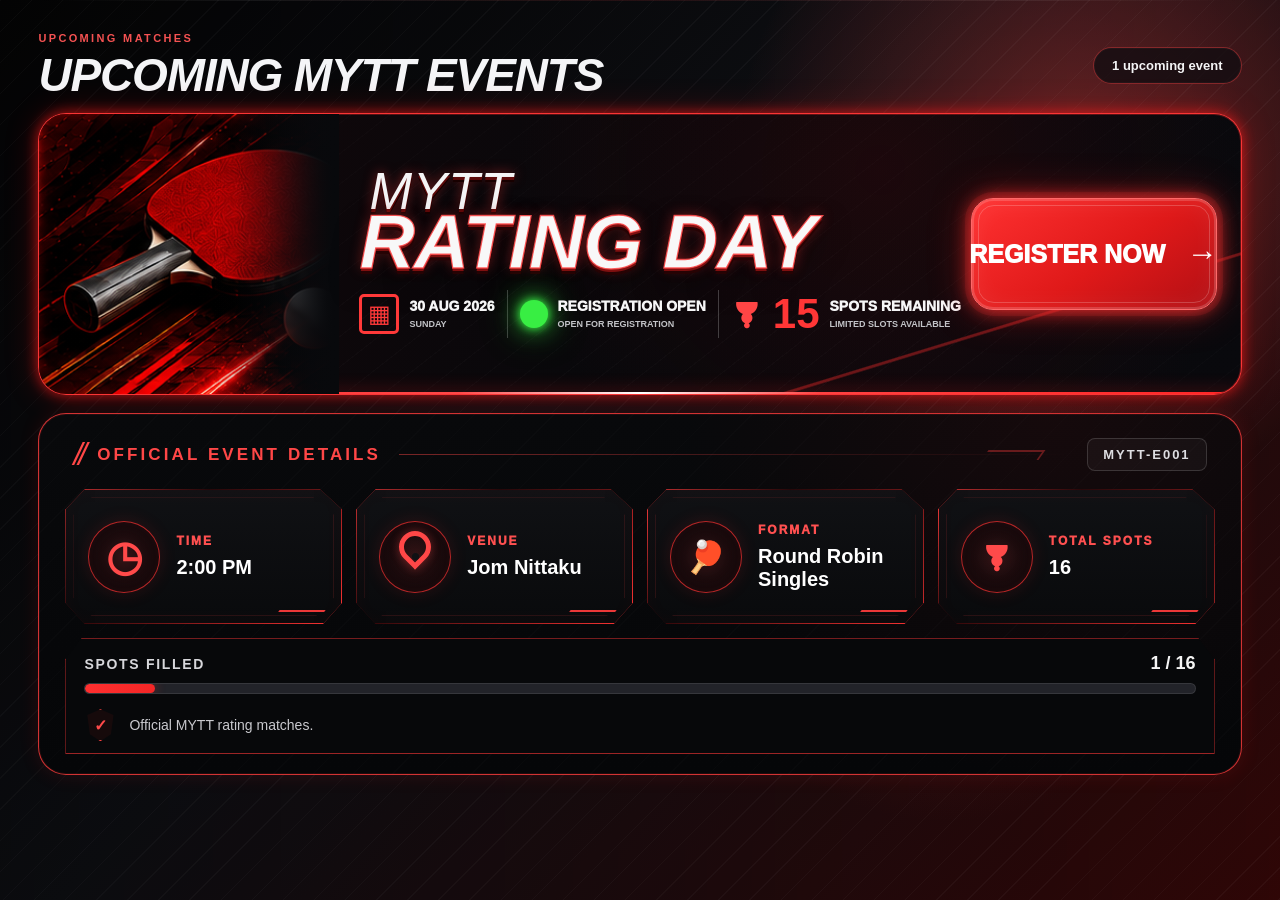
==== test_event.html @ 133fcfbb "Add files via upload" ====
<!doctype html><html><head><meta charset="utf-8"><meta name="viewport" content="width=device-width,initial-scale=1"><link rel="stylesheet" href="style.css"></head><body><main id="home" style="width:min(1280px,94%);margin:auto"><section id="events" class="events-section"><div class="section-head events-section-head"><div><p class="kicker">Upcoming Matches</p><h2>Upcoming MYTT Events</h2></div><span id="eventsStatus" class="status">1 upcoming event</span></div><div id="eventsGrid" class="events-grid events-count-1"><article class="target-event-shell"><section class="target-event-hero"><div class="target-paddle-art"></div><div class="target-hero-content"><div class="target-event-title"><span>MYTT</span><strong>RATING DAY</strong></div><div class="target-event-summary"><div class="target-summary-item target-date-summary"><span class="target-summary-icon target-calendar-icon">▦</span><div><strong>30 AUG 2026</strong><small>SUNDAY</small></div></div><i></i><div class="target-summary-item target-status-summary open"><span class="target-live-dot"></span><div><strong>REGISTRATION OPEN</strong><small>OPEN FOR REGISTRATION</small></div></div><i></i><div class="target-summary-item target-spots-summary"><span class="target-people-icon">♟</span><b>15</b><div><strong>SPOTS REMAINING</strong><small>LIMITED SLOTS AVAILABLE</small></div></div></div></div><div class="target-hero-action"><button class="target-register-button"><span>REGISTER NOW</span><b>→</b></button></div></section><section class="target-event-details"><div class="target-details-heading"><div class="target-details-title"><span>//</span><strong>OFFICIAL EVENT DETAILS</strong></div><div class="target-details-line"></div><span class="target-event-id">MYTT-E001</span></div><div class="target-tech-grid"><div class="target-tech-card"><div class="target-tech-icon target-clock">◷</div><div><small>TIME</small><strong>2:00 PM</strong></div></div><div class="target-tech-card"><div class="target-tech-icon target-pin">●</div><div><small>VENUE</small><strong>Jom Nittaku</strong></div></div><div class="target-tech-card"><div class="target-tech-icon target-ping">🏓</div><div><small>FORMAT</small><strong>Round Robin Singles</strong></div></div><div class="target-tech-card"><div class="target-tech-icon target-team">♟</div><div><small>TOTAL SPOTS</small><strong>16</strong></div></div></div><div class="target-progress-panel"><div class="target-progress-head"><span>SPOTS FILLED</span><strong>1 / 16</strong></div><div class="target-progress-track"><span style="width:6.25%"></span></div><div class="target-progress-footer"><div class="target-description"><span>✓</span><p>Official MYTT rating matches.</p></div></div></div></section></article></div></section></main></body></html>
---- style.css ----
*{box-sizing:border-box}:root{--panel:rgba(14,16,22,.84);--muted:#c9c9cf;--red:#ef4444;--line:rgba(255,255,255,.12)}html{scroll-behavior:smooth}body{margin:0;min-height:100vh;font-family:Arial,Helvetica,sans-serif;color:#fff;background:radial-gradient(circle at 84% 18%,rgba(239,68,68,.45),transparent 26%),radial-gradient(circle at 74% 62%,rgba(127,29,29,.42),transparent 24%),linear-gradient(135deg,#050506 0%,#101116 44%,#330707 100%)}body:before{content:"";position:fixed;inset:0;pointer-events:none;background:linear-gradient(90deg,rgba(0,0,0,.30),rgba(0,0,0,.08)),repeating-linear-gradient(135deg,rgba(255,255,255,.035) 0,rgba(255,255,255,.035) 1px,transparent 1px,transparent 22px);z-index:-1}.topbar{position:sticky;top:0;z-index:50;display:flex;align-items:center;justify-content:space-between;gap:22px;padding:16px clamp(18px,5vw,70px);background:rgba(5,6,9,.78);border-bottom:1px solid var(--line);backdrop-filter:blur(14px)}.brand{display:flex;align-items:center;gap:12px;color:#fff;text-decoration:none}.brand-icon{display:grid;place-items:center;width:46px;height:46px;border-radius:50%;background:rgba(239,68,68,.14);border:1px solid rgba(239,68,68,.55);font-size:26px}.brand strong{display:block;font-size:22px;letter-spacing:2px;font-weight:950}.brand small{display:block;color:var(--muted);font-size:12px;margin-top:2px}.nav{display:flex;gap:18px;flex-wrap:wrap}.nav a{color:#fff;text-decoration:none;font-size:14px;font-weight:800;opacity:.82}.nav a:hover{color:var(--red);opacity:1}main{width:min(1280px,94%);margin:0 auto}.hero{min-height:56vh;display:grid;grid-template-columns:minmax(0,1.25fr) minmax(280px,.75fr);gap:34px;align-items:center;padding:70px 0 46px}.kicker{margin:0 0 12px;color:#ff5555;font-weight:950;letter-spacing:3px;text-transform:uppercase}h1{margin:0;font-size:clamp(44px,8vw,108px);line-height:.92;font-style:italic;font-weight:950;text-transform:uppercase}.intro{max-width:720px;margin:24px 0 0;color:var(--muted);font-size:clamp(17px,2vw,22px);line-height:1.5}.cta-grid{display:flex;gap:16px;flex-wrap:wrap;margin-top:34px}.cta{display:flex;align-items:center;gap:14px;min-width:260px;padding:17px 20px;border-radius:18px;color:#fff;text-decoration:none;box-shadow:0 18px 44px rgba(0,0,0,.35);transition:.18s}.cta:hover{transform:translateY(-3px);box-shadow:0 22px 54px rgba(239,68,68,.24)}.cta span{font-size:30px}.cta strong{display:block;font-size:16px;font-weight:950}.cta small{display:block;margin-top:4px;color:rgba(255,255,255,.74)}.cta-red{background:linear-gradient(135deg,#f05252,#991b1b)}.cta-dark{background:linear-gradient(135deg,#262b33,#11141b);border:1px solid var(--line)}.cta.disabled{opacity:.65;cursor:not-allowed}.hero-card{min-height:300px;border:1px solid rgba(239,68,68,.42);border-radius:28px;padding:28px;background:linear-gradient(145deg,rgba(255,255,255,.08),rgba(255,255,255,.025));box-shadow:0 30px 80px rgba(0,0,0,.45),0 0 40px rgba(239,68,68,.18)}.pulse-ball{width:72px;height:72px;border-radius:50%;background:radial-gradient(circle at 35% 35%,#fff,#ffd9d9 30%,#ef4444 70%);box-shadow:0 0 36px rgba(239,68,68,.7)}.hero-card p{margin:28px 0 10px;color:var(--muted);text-transform:uppercase;letter-spacing:2px;font-weight:800}.hero-card h2{margin:0;font-size:clamp(30px,4vw,52px);line-height:1}.hero-card span{display:block;color:var(--muted);margin-top:14px}.search-section,.board-section,.players-section{padding:36px 0 54px}.section-head{display:flex;justify-content:space-between;align-items:end;gap:18px;margin-bottom:18px}.section-head h2{margin:0;font-size:clamp(30px,5vw,52px);line-height:1;font-style:italic;text-transform:uppercase}.status{padding:8px 12px;border:1px solid var(--line);border-radius:999px;color:var(--muted);background:rgba(255,255,255,.05);white-space:nowrap;font-size:13px}.search-card,.board-card{overflow:hidden;border-radius:22px;border:1px solid rgba(239,68,68,.46);background:var(--panel);box-shadow:0 24px 72px rgba(0,0,0,.55),0 0 32px rgba(239,68,68,.18)}.search-card{padding:22px}#globalSearch,.players-toolbar input,.players-toolbar select{width:100%;padding:18px 20px;border:1px solid rgba(239,68,68,.55);border-radius:16px;outline:none;color:#fff;font-size:18px;background:rgba(255,255,255,.07)}.players-toolbar select{max-width:220px}#globalSearch:focus,.players-toolbar input:focus{border-color:#ff6b6b;box-shadow:0 0 0 4px rgba(239,68,68,.15)}.search-results{display:grid;gap:12px;margin-top:16px}.search-result{display:grid;grid-template-columns:70px 1fr auto;align-items:center;gap:14px;padding:14px;border:1px solid var(--line);border-radius:16px;background:rgba(255,255,255,.055);color:#fff;text-decoration:none;cursor:pointer;transition:.16s}.search-result:hover{transform:translateY(-2px);background:rgba(239,68,68,.15)}.search-rank{font-weight:950}.search-name{font-weight:950;font-size:20px}.search-meta{color:var(--muted);margin-top:4px}.search-rating{font-weight:950;font-size:24px}.muted{color:var(--muted);margin:0}.table-scroll{width:100%;overflow-x:auto}table{width:100%;min-width:860px;border-collapse:collapse}thead{background:linear-gradient(90deg,#7f1d1d,#dc2626)}th{padding:18px 16px;text-align:center;font-size:14px;letter-spacing:.7px;text-transform:uppercase}th:nth-child(2),td:nth-child(2){text-align:left}td{padding:16px;text-align:center;border-bottom:1px solid rgba(255,255,255,.08);font-size:18px}tbody tr{background:rgba(255,255,255,.035)}tbody tr:nth-child(even){background:rgba(255,255,255,.07)}tbody tr:hover{background:rgba(239,68,68,.16)}.rank-badge{display:inline-flex;align-items:center;justify-content:center;min-width:56px;height:34px;padding:0 12px;border-radius:999px;background:linear-gradient(135deg,#ef4444,#991b1b);font-weight:950}.rank-1 .rank-badge{color:#111;background:linear-gradient(135deg,#fde047,#b77900)}.rank-2 .rank-badge{color:#111;background:linear-gradient(135deg,#f5f5f5,#a3a3a3)}.rank-3 .rank-badge{background:linear-gradient(135deg,#f0a96a,#884315)}.name{font-weight:950;cursor:pointer}.name:hover{color:#ff6464}.player-cell{display:flex;align-items:center;gap:12px}.row-avatar,.avatar,.profile-avatar{display:grid;place-items:center;border-radius:50%;background:linear-gradient(135deg,#ef4444,#7f1d1d);border:2px solid rgba(255,255,255,.18);overflow:hidden;flex:none}.row-avatar{width:42px;height:42px;font-size:18px}.avatar{width:64px;height:64px;font-size:30px}.profile-avatar{width:96px;height:96px;font-size:42px}.row-avatar img,.avatar img,.profile-avatar img{width:100%;height:100%;object-fit:cover;display:block}.rating{font-weight:950}.tier-pill{display:inline-flex;align-items:center;justify-content:center;gap:6px;padding:7px 12px;border-radius:999px;font-weight:950;border:1px solid rgba(255,255,255,.18);white-space:nowrap}.tier-novice{background:rgba(34,197,94,.18);color:#bbf7d0}.tier-rookie{background:rgba(132,204,22,.18);color:#d9f99d}.tier-challenger{background:rgba(59,130,246,.18);color:#bfdbfe}.tier-elite{background:rgba(250,204,21,.18);color:#fef08a}.tier-master{background:rgba(249,115,22,.18);color:#fed7aa}.tier-legend{background:rgba(168,85,247,.20);color:#e9d5ff}.tier-grandmaster{background:rgba(34,211,238,.18);color:#a5f3fc}.tier-immortal{background:rgba(239,68,68,.20);color:#fecaca}.tier-champion{background:linear-gradient(135deg,rgba(250,204,21,.32),rgba(239,68,68,.22));color:#fde68a}.loading{color:var(--muted);text-align:center!important;padding:34px}.tier-progress{margin-top:22px}.tier-progress-top{display:flex;justify-content:space-between;gap:12px;color:#fff;font-weight:900;margin-bottom:10px}.progress-track{height:14px;border-radius:999px;background:rgba(255,255,255,.12);overflow:hidden}.progress-fill{height:100%;border-radius:999px;background:linear-gradient(90deg,#ef4444,#facc15)}.progress-note{color:var(--muted);margin-top:10px}.players-toolbar{display:flex;gap:14px;margin-bottom:20px}.players-grid{display:grid;grid-template-columns:repeat(auto-fit,minmax(260px,1fr));gap:18px}.player-card{border:1px solid rgba(239,68,68,.42);border-radius:22px;padding:22px;background:var(--panel);box-shadow:0 20px 50px rgba(0,0,0,.35);cursor:pointer;transition:.16s}.player-card:hover{transform:translateY(-3px);background:rgba(239,68,68,.12)}.player-card-top{display:flex;gap:14px;align-items:center}.player-card h3{margin:0;font-size:24px}.player-card p{margin:8px 0;color:var(--muted)}.player-card .mini-stats{display:grid;grid-template-columns:repeat(3,1fr);gap:8px;margin-top:14px}.mini-stat{border:1px solid var(--line);border-radius:12px;padding:10px;text-align:center;background:rgba(255,255,255,.045)}.mini-stat small{display:block;color:var(--muted);font-size:11px;text-transform:uppercase}.mini-stat strong{font-size:18px}.info-grid{display:grid;grid-template-columns:repeat(2,minmax(0,1fr));gap:22px;padding:30px 0 56px}.info-grid article{border:1px solid var(--line);border-radius:22px;padding:26px;background:rgba(255,255,255,.055)}.info-grid h3{margin:0 0 18px;font-size:26px}.info-grid p{color:#e6e6e6;line-height:1.55}.modal.hidden{display:none}.modal{position:fixed;inset:0;z-index:100;display:grid;place-items:center;padding:18px}.modal-backdrop{position:absolute;inset:0;background:rgba(0,0,0,.72);backdrop-filter:blur(8px)}.modal-card{position:relative;width:min(720px,100%);max-height:92vh;overflow:auto;border:1px solid rgba(239,68,68,.55);border-radius:26px;padding:26px;background:radial-gradient(circle at 85% 15%,rgba(239,68,68,.28),transparent 32%),rgba(12,14,18,.96);box-shadow:0 28px 90px rgba(0,0,0,.72)}.modal-close{position:absolute;top:14px;right:16px;width:38px;height:38px;border:0;border-radius:50%;color:#fff;background:rgba(255,255,255,.12);font-size:26px;cursor:pointer}.profile-top{display:flex;align-items:center;gap:16px;margin-bottom:22px}.profile-top h3{margin:0;font-size:38px;line-height:1}.profile-top p{margin:8px 0;color:var(--muted)}.profile-stats{display:grid;grid-template-columns:repeat(2,1fr);gap:12px}.stat,.profile-panel{padding:18px;border:1px solid var(--line);border-radius:18px;background:rgba(255,255,255,.06)}.stat small,.profile-panel small{display:block;color:var(--muted);text-transform:uppercase;letter-spacing:1px;font-weight:800;margin-bottom:8px}.stat strong{font-size:28px}.profile-panel{margin-top:14px}.equipment-row{display:grid;grid-template-columns:120px 1fr;gap:12px;padding:10px 0;border-bottom:1px solid var(--line)}.equipment-row:last-child{border-bottom:0}.future-grid{display:grid;grid-template-columns:repeat(3,1fr);gap:12px;margin-top:18px}.future-card{padding:14px;border:1px solid var(--line);border-radius:16px;background:rgba(255,255,255,.055);color:var(--muted);font-weight:800}
.team-cell{display:flex;align-items:center;gap:10px;flex-wrap:wrap}
.team-member{display:flex;align-items:center;gap:8px;cursor:pointer;font-weight:950}
.team-member:hover span{color:#ff6464}
.team-plus{color:var(--muted);font-weight:950}
@media(max-width:850px){.team-cell{gap:8px}.team-member span{font-size:14px}.team-plus{font-size:13px}}

footer{display:flex;flex-direction:column;gap:8px;align-items:center;text-align:center;color:var(--muted);padding:34px 20px 46px;border-top:1px solid var(--line)}footer strong{color:#fff}@media(max-width:850px){.topbar{align-items:flex-start;flex-direction:column}.hero{grid-template-columns:1fr;padding-top:44px}.hero-card{min-height:220px}.section-head{flex-direction:column;align-items:flex-start}.cta{width:100%}.info-grid,.profile-stats,.future-grid{grid-template-columns:1fr}.search-result{grid-template-columns:1fr}.players-toolbar{flex-direction:column}table{min-width:860px}td{font-size:16px}}

/* MYTT V3.4 Recent Match Avatar Fix */
.match-card{display:grid!important;grid-template-columns:54px minmax(0,1fr)!important;gap:12px!important;align-items:start!important;overflow:hidden!important}
.match-left{width:54px!important;min-width:54px!important;max-width:54px!important}
.match-avatar{width:46px!important;height:46px!important;min-width:46px!important;max-width:46px!important;min-height:46px!important;max-height:46px!important;border-radius:50%!important;overflow:hidden!important;display:grid!important;place-items:center!important;background:linear-gradient(135deg,#ef4444,#7f1d1d)!important;border:2px solid rgba(255,255,255,.18)!important;font-size:20px!important}
.match-avatar img{width:100%!important;height:100%!important;min-width:0!important;min-height:0!important;max-width:100%!important;max-height:100%!important;object-fit:cover!important;display:block!important;border-radius:50%!important;position:static!important}
.match-body{min-width:0!important}
@media(max-width:850px){.match-card{grid-template-columns:42px minmax(0,1fr)!important}.match-left{width:42px!important;min-width:42px!important;max-width:42px!important}.match-avatar{width:38px!important;height:38px!important;min-width:38px!important;max-width:38px!important;min-height:38px!important;max-height:38px!important}}


/* MYTT V4.0.1 Profile Pro Sprint 1 */
.modal-card{width:min(900px,100%)!important;padding:0!important;overflow:auto!important;border-radius:30px!important;background:radial-gradient(circle at 82% 10%,rgba(239,68,68,.32),transparent 30%),rgba(8,10,14,.97)!important}
#profileContent{padding:26px}
.profile-hero-pro{position:relative;overflow:hidden;border:1px solid rgba(239,68,68,.38);border-radius:28px;padding:26px;margin-bottom:18px;background:linear-gradient(135deg,rgba(239,68,68,.22),rgba(255,255,255,.035));box-shadow:0 18px 60px rgba(0,0,0,.36)}
.profile-hero-pro:after{content:"";position:absolute;right:-80px;top:-80px;width:220px;height:220px;border-radius:50%;background:radial-gradient(circle,rgba(239,68,68,.32),transparent 68%)}
.profile-hero-main{position:relative;z-index:2;display:flex;align-items:center;gap:24px}
.profile-avatar-pro{width:132px!important;height:132px!important;font-size:54px!important;border:3px solid rgba(255,255,255,.22)!important;box-shadow:0 18px 45px rgba(0,0,0,.42),0 0 0 8px rgba(239,68,68,.12)}
.profile-identity{min-width:0}.profile-kicker{margin:0 0 8px;color:#ffb4b4;text-transform:uppercase;letter-spacing:2.5px;font-size:12px;font-weight:950}.profile-identity h3{margin:0;font-size:clamp(36px,6vw,64px);line-height:.95;font-weight:950;letter-spacing:-1.5px}
.profile-badges{display:flex;gap:10px;flex-wrap:wrap;margin-top:14px;align-items:center}.id-pill,.rank-pill{display:inline-flex;align-items:center;justify-content:center;padding:8px 13px;border:1px solid var(--line);border-radius:999px;background:rgba(255,255,255,.07);font-weight:950;color:#fff}.rank-pill{background:linear-gradient(135deg,rgba(250,204,21,.18),rgba(239,68,68,.13));color:#fde68a}
.profile-stats-pro{grid-template-columns:repeat(3,minmax(0,1fr))!important;gap:14px!important}.pro-stat{position:relative;overflow:hidden;padding:20px!important;background:linear-gradient(145deg,rgba(255,255,255,.09),rgba(255,255,255,.035))!important;border-radius:22px!important}.pro-stat span{font-size:22px;display:block;margin-bottom:10px}.pro-stat small{font-size:12px;letter-spacing:1.4px}.pro-stat strong{font-size:clamp(26px,4vw,38px)!important;line-height:1.05}
.rank-progress-pro{padding:20px;border:1px solid rgba(239,68,68,.28);border-radius:22px;background:rgba(255,255,255,.05);margin-top:14px}.rank-progress-pro .tier-progress{margin-top:0}.rank-progress-pro .progress-track{height:18px;background:rgba(255,255,255,.14)}.rank-progress-pro .progress-fill{box-shadow:0 0 18px rgba(239,68,68,.45)}
.career-panel h3,.achievements-panel h3{margin-top:0}.career-grid{display:grid;grid-template-columns:repeat(3,minmax(0,1fr));gap:12px}.career-grid div{padding:14px;border:1px solid var(--line);border-radius:16px;background:rgba(255,255,255,.045)}.career-grid small{display:block;color:var(--muted);text-transform:uppercase;letter-spacing:1px;font-weight:900;font-size:11px;margin-bottom:8px}.career-grid strong{font-size:24px}
.achievement-grid{display:grid;grid-template-columns:repeat(auto-fit,minmax(130px,1fr));gap:12px}.achievement{display:flex;align-items:center;gap:10px;padding:14px;border:1px solid rgba(250,204,21,.22);border-radius:16px;background:linear-gradient(135deg,rgba(250,204,21,.10),rgba(239,68,68,.06))}.achievement span{font-size:24px}.achievement strong{font-size:14px}
.match-card{border-radius:18px!important;background:linear-gradient(145deg,rgba(255,255,255,.075),rgba(255,255,255,.035))!important}.match-result{text-transform:uppercase;letter-spacing:.5px}.match-delta-up{color:#86efac!important}.match-delta-down{color:#fca5a5!important}
@media(max-width:850px){#profileContent{padding:18px}.profile-hero-main{flex-direction:column;text-align:center}.profile-badges{justify-content:center}.profile-stats-pro,.career-grid{grid-template-columns:1fr 1fr!important}.profile-avatar-pro{width:110px!important;height:110px!important}.profile-identity h3{font-size:40px}.modal-card{border-radius:22px!important}}
@media(max-width:520px){.profile-stats-pro,.career-grid{grid-template-columns:1fr!important}.profile-identity h3{font-size:34px}}

/* MYTT V4 Mobile Close Button Real Fix */
#profileModal > button,
#profileModal .close,
#profileModal .close-btn,
#profileModal [onclick*="closeProfile"]{
  position: fixed !important;
  top: 18px !important;
  right: 18px !important;
  width: 72px !important;
  height: 72px !important;
  z-index: 2147483647 !important;
  border-radius: 50% !important;
  background: rgba(0,0,0,.78) !important;
  color: #fff !important;
  font-size: 46px !important;
  font-weight: 900 !important;
  display: flex !important;
  align-items: center !important;
  justify-content: center !important;
  pointer-events: auto !important;
  touch-action: manipulation !important;
}

/* Mobile close button glass + animation */
#profileModal > button,
#profileModal .close,
#profileModal .close-btn,
#profileModal [onclick*="closeProfile"]{
  width: 60px !important;
  height: 60px !important;
  font-size: 38px !important;

  background: rgba(25,25,25,.48) !important;
  backdrop-filter: blur(14px) !important;
  -webkit-backdrop-filter: blur(14px) !important;

  box-shadow: 0 12px 30px rgba(0,0,0,.35),
              inset 0 1px 0 rgba(255,255,255,.22) !important;

  transition: transform .2s ease, background .2s ease, box-shadow .2s ease !important;
}

#profileModal > button:active,
#profileModal .close:active,
#profileModal .close-btn:active,
#profileModal [onclick*="closeProfile"]:active{
  transform: scale(.92) !important;
  background: rgba(255,255,255,.22) !important;
}

#profileModal > button:hover,
#profileModal .close:hover,
#profileModal .close-btn:hover,
#profileModal [onclick*="closeProfile"]:hover{
  transform: scale(1.06) !important;
}


/* =========================================================
   MYTT V5 HERO Ã¢â‚¬â€ consolidated final version
========================================================= */









.hero-title-v5 .rank-word{
  color:#ef4444;
  text-shadow:0 0 26px rgba(239,68,68,.42);
}







.hero-rank-card-v5{
  position:relative;
  overflow:hidden;
  border-radius:30px;
  padding:28px 25px 24px;
  background:
    radial-gradient(circle at 87% 8%,rgba(239,68,68,.23),transparent 28%),
    linear-gradient(145deg,rgba(255,255,255,.075),rgba(255,255,255,.022));
  border:1px solid rgba(239,68,68,.48);
  box-shadow:0 30px 85px rgba(0,0,0,.5),0 0 30px rgba(239,68,68,.12);
}

.rank-card-glow{
  position:absolute;
  width:360px;
  height:360px;
  right:-120px;
  top:-170px;
  border-radius:50%;
  background:rgba(239,68,68,.17);
  filter:blur(80px);
}

.rank-card-head-v5{
  position:relative;
  z-index:2;
  display:flex;
  justify-content:space-between;
  align-items:flex-start;
  gap:20px;
  margin-bottom:16px;
}

.rank-card-head-v5 p{
  margin:0 0 8px;
  color:#ff5555;
  letter-spacing:2.4px;
  text-transform:uppercase;
  font-weight:950;
}

.rank-card-head-v5 h2{
  margin:0;
  font-size:clamp(28px,3vw,42px);
}

.current-rating-v5{text-align:right}
.current-rating-v5 small{
  display:block;
  color:var(--muted);
  text-transform:uppercase;
  letter-spacing:1px;
}
.current-rating-v5 strong{
  display:block;
  margin:7px 0;
  color:#ef4444;
  font-size:44px;
  line-height:1;
}
.current-rating-v5 span{
  display:inline-flex;
  padding:7px 12px;
  border:1px solid var(--line);
  border-radius:999px;
  background:rgba(255,255,255,.06);
  font-weight:900;
}

/* Exact independent color segments */
.homepage-rank-road{
  position:relative;
  z-index:2;
  display:flex;
  align-items:flex-start;
  justify-content:center;
  width:100%;
  padding:24px 0 48px;
  overflow:visible;
}

.home-rank-node{
  position:relative;
  flex:0 0 86px;
  width:86px;
  text-align:center;
  z-index:3;
}

.home-rank-orb{
  position:relative;
  width:68px;
  height:68px;
  margin:0 auto 11px;
  display:grid;
  place-items:center;
  border-radius:50%;
  font-size:32px;
  background:radial-gradient(circle at 34% 25%,rgba(255,255,255,.13),rgba(5,6,9,.88) 65%);
  border:2px solid currentColor;
  box-shadow:0 0 14px currentColor;
}

.home-rank-node span{
  display:block;
  min-height:34px;
  color:#fff;
  font-size:12px;
  line-height:1.15;
  font-weight:950;
}

.home-rank-node small{
  display:block;
  margin-top:3px;
  color:#ff3b3b;
  font-size:13px;
  font-weight:950;
}

.home-rank-line{
  position:relative;
  z-index:1;
  display:block;
  flex:1 1 22px;
  min-width:14px;
  max-width:34px;
  height:6px;
  margin-top:31px;
  border-radius:999px;
  box-shadow:0 0 15px currentColor;
}

.home-rank-line::before,
.home-rank-line::after{
  content:"";
  position:absolute;
  top:0;
  width:10px;
  height:6px;
  background:inherit;
}

.home-rank-line::before{left:-7px}
.home-rank-line::after{right:-7px}

.line-red{color:#ff3535;background:#ff3535}
.line-orange{color:#ff8218;background:#ff8218}
.line-gold{color:#ffd000;background:#ffd000}
.line-yellow{color:#e7f42b;background:#e7f42b}
.line-green{color:#31df73;background:#31df73}
.line-cyan{color:#16dff0;background:#16dff0}
.line-purple{color:#8564ef;background:#8564ef}
.line-pink{color:#ec3dcc;background:#ec3dcc}

.tier-rookie-home{color:#ff4545}
.tier-challenger-home{color:#ff8218}
.tier-elite-home{color:#ffd000}
.tier-master-home{color:#ff8415}
.tier-legend-home{color:#edf326}
.tier-grandmaster-home{color:#1be0ec}
.tier-immortal-home{color:#8564ef}
.tier-champion-home{color:#ff9b69}
.tier-hof-home{color:#ec3dcc}

.home-rank-node.active .home-rank-orb{
  border-color:#fff;
  box-shadow:0 0 10px #fff,0 0 28px #ff4545,0 0 48px rgba(255,69,69,.65);
  animation:homeTierPulse 1.7s ease-in-out infinite;
}

.you-marker{
  position:absolute;
  left:50%;
  top:116px;
  transform:translateX(-50%);
  color:#ff4545;
  font-size:16px;
  white-space:nowrap;
}

.you-marker em{
  display:block;
  margin-top:1px;
  font-style:normal;
  font-size:9px;
  text-transform:uppercase;
  letter-spacing:.8px;
}

@keyframes homeTierPulse{
  50%{
    transform:scale(1.08);
    box-shadow:0 0 15px #fff,0 0 36px #ff4545,0 0 65px rgba(255,69,69,.78);
  }
}

.hero-progress-card{
  position:relative;
  z-index:2;
  margin-top:5px;
  padding:15px 17px;
  border:1px solid var(--line);
  border-radius:18px;
  background:rgba(3,5,9,.42);
}

.hero-progress-head{
  display:flex;
  justify-content:space-between;
  gap:12px;
  margin-bottom:10px;
}

.hero-progress-track{
  height:12px;
  border-radius:999px;
  background:rgba(255,255,255,.12);
  overflow:hidden;
}

.hero-progress-track span{
  display:block;
  height:100%;
  border-radius:inherit;
  background:linear-gradient(90deg,#ef4444,#facc15);
}

.hero-progress-card p{
  margin:9px 0 0;
  color:var(--muted);
}

.hero-progress-card b{color:#ef4444}














@media(max-width:900px){
  .homepage-rank-road{
    justify-content:flex-start;
    overflow-x:auto;
    padding-bottom:55px;
  }
  .home-rank-node{flex:0 0 86px}
  .home-rank-line{
    flex:0 0 30px;
    min-width:30px;
    max-width:30px;
  }
  
}

@media(max-width:600px){
  
  
  
  .hero-rank-card-v5{padding:20px 15px}
  .rank-card-head-v5{flex-direction:column}
  .current-rating-v5{text-align:left}
  
  
  
}

/* =========================================================
   MYTT V5.2 HERO POLISH â€” desktop fit + precise neon road
   ========================================================= */

main{
  width:min(1580px,96%);
}











.cta-grid-v5 .cta{
  min-width:0;
  padding:14px 15px !important;
}

.cta-grid-v5 .cta strong{
  font-size:13px !important;
}

.cta-grid-v5 .cta small{
  font-size:10px !important;
}

.hero-rank-card-v5{
  min-width:0;
  padding:28px 28px 24px !important;
  overflow:hidden !important;
}

.homepage-rank-road{
  width:100% !important;
  justify-content:space-between !important;
  align-items:flex-start !important;
  padding:25px 12px 50px !important;
  overflow:visible !important;
}

.home-rank-node{
  flex:0 0 72px !important;
  width:72px !important;
  min-width:72px !important;
}

.home-rank-orb{
  width:62px !important;
  height:62px !important;
  font-size:29px !important;
  margin-bottom:10px !important;
}

.home-rank-node span{
  min-height:31px !important;
  font-size:11px !important;
  line-height:1.1 !important;
}

.home-rank-node small{
  margin-top:4px !important;
  font-size:12px !important;
}

.home-rank-line{
  flex:1 1 auto !important;
  min-width:16px !important;
  max-width:none !important;
  height:6px !important;
  margin-top:28px !important;
}

.home-rank-line::before,
.home-rank-line::after{
  width:9px !important;
  height:6px !important;
}

.home-rank-line::before{left:-6px !important}
.home-rank-line::after{right:-6px !important}

.you-marker{
  top:105px !important;
  font-size:14px !important;
}

.you-marker em{
  font-size:8px !important;
}

.hero-progress-card{
  margin-top:2px !important;
}

@media(max-width:1380px){
  

  

  .home-rank-node{
    flex-basis:66px !important;
    width:66px !important;
    min-width:66px !important;
  }

  .home-rank-orb{
    width:58px !important;
    height:58px !important;
    font-size:27px !important;
  }

  .home-rank-node span{
    font-size:10px !important;
  }

  .home-rank-node small{
    font-size:11px !important;
  }

  .home-rank-line{
    min-width:12px !important;
    margin-top:26px !important;
  }
}

@media(max-width:1180px){
  

  

  

  .homepage-rank-road{
    justify-content:flex-start !important;
    overflow-x:auto !important;
    padding-bottom:55px !important;
  }

  .home-rank-node{
    flex:0 0 76px !important;
    width:76px !important;
    min-width:76px !important;
  }

  .home-rank-line{
    flex:0 0 28px !important;
    min-width:28px !important;
    max-width:28px !important;
  }
}

@media(max-width:600px){
  

  .homepage-rank-road{
    padding-left:4px !important;
    padding-right:4px !important;
  }
}

/* =========================================================
   MYTT V5 â€” Weekly Schedule & Competition Rules
   ========================================================= */

.info-grid{
  display:grid;
  grid-template-columns:minmax(0,1fr) minmax(0,1fr);
  gap:24px;
  align-items:stretch;
  padding:34px 0 58px;
}

.info-card{
  position:relative;
  overflow:hidden;
  min-width:0;
  border:1px solid rgba(239,68,68,.34);
  border-radius:26px;
  padding:28px;
  background:
    radial-gradient(circle at 90% 0%,rgba(239,68,68,.14),transparent 30%),
    linear-gradient(145deg,rgba(255,255,255,.055),rgba(255,255,255,.025));
  box-shadow:0 24px 70px rgba(0,0,0,.32);
  backdrop-filter:blur(12px);
  -webkit-backdrop-filter:blur(12px);
  transition:border-color .2s ease,transform .2s ease,box-shadow .2s ease;
}

.info-card:hover{
  transform:translateY(-3px);
  border-color:rgba(239,68,68,.72);
  box-shadow:0 28px 82px rgba(0,0,0,.42),0 0 26px rgba(239,68,68,.12);
}

.info-card h3{
  margin:0 0 22px;
  font-size:clamp(26px,2.2vw,36px);
  line-height:1.1;
  font-weight:950;
  letter-spacing:-.5px;
}

/* Weekly schedule */
.schedule-item{
  display:grid;
  grid-template-columns:minmax(150px,.75fr) minmax(0,1.25fr);
  align-items:center;
  gap:18px;
  padding:16px 0;
  border-bottom:1px solid rgba(255,255,255,.08);
}

.schedule-item:last-child{
  border-bottom:0;
}

.schedule-item .day{
  display:flex;
  align-items:center;
  gap:9px;
  min-width:0;
  font-size:18px;
  line-height:1.35;
  font-weight:950;
  color:#fff;
}

.schedule-item .desc{
  min-width:0;
  color:#d5d5da;
  font-size:16px;
  line-height:1.45;
}

/* Competition rules */
.rules-card{
  display:flex;
  flex-direction:column;
}

.rule-item{
  display:grid;
  grid-template-columns:34px minmax(0,1fr);
  align-items:start;
  gap:14px;
  padding:14px 0;
  margin:0;
  border-bottom:1px solid rgba(255,255,255,.08);
  font-size:16px;
  line-height:1.62;
}

.rule-item:last-child{
  border-bottom:0;
  padding-bottom:0;
}

.rule-item .icon{
  display:grid;
  place-items:center;
  width:30px;
  min-width:30px;
  height:30px;
  margin-top:1px;
  border-radius:10px;
  background:rgba(255,255,255,.055);
  border:1px solid rgba(255,255,255,.08);
  font-size:18px;
  line-height:1;
}

.rule-item > span:last-child{
  display:block;
  min-width:0;
  color:#ececf0;
  overflow-wrap:anywhere;
}

.rule-item strong{
  color:#ff5a5a;
  font-weight:900;
}

/* Prevent old global flex/span rules from breaking sentences */
.rules-card .rule-item span{
  flex:none;
}

@media(max-width:980px){
  .info-grid{
    grid-template-columns:1fr;
  }
}

@media(max-width:620px){
  .info-card{
    padding:22px 18px;
    border-radius:22px;
  }

  .schedule-item{
    grid-template-columns:1fr;
    gap:5px;
    padding:14px 0;
  }

  .schedule-item .day{
    font-size:17px;
  }

  .schedule-item .desc{
    padding-left:31px;
    font-size:15px;
  }

  .rule-item{
    grid-template-columns:30px minmax(0,1fr);
    gap:11px;
    padding:12px 0;
    font-size:15px;
    line-height:1.58;
  }

  .rule-item .icon{
    width:28px;
    min-width:28px;
    height:28px;
    font-size:17px;
  }
}

/* =========================================================
   MYTT Result Forms — Singles & Doubles
   ========================================================= */
.result-modal.hidden{display:none}
.result-modal{position:fixed;inset:0;z-index:180;display:grid;place-items:center;padding:18px}
.result-modal-backdrop{position:absolute;inset:0;background:rgba(0,0,0,.78);backdrop-filter:blur(10px);-webkit-backdrop-filter:blur(10px)}
.result-modal-card{position:relative;width:min(760px,100%);max-height:92vh;overflow:visible;border:1px solid rgba(239,68,68,.52);border-radius:28px;padding:28px;background:radial-gradient(circle at 90% 0%,rgba(239,68,68,.25),transparent 30%),rgba(8,10,14,.98);box-shadow:0 30px 100px rgba(0,0,0,.72),0 0 36px rgba(239,68,68,.14)}
.result-modal-card::after{content:"";position:absolute;inset:0;border-radius:inherit;pointer-events:none;border:1px solid rgba(255,255,255,.04)}
.result-modal-close{position:absolute;top:14px;right:14px;z-index:5;width:42px;height:42px;border:1px solid rgba(255,255,255,.16);border-radius:50%;background:rgba(255,255,255,.08);color:#fff;font-size:28px;line-height:1;cursor:pointer}
.result-modal-close:hover{background:rgba(239,68,68,.22);border-color:rgba(239,68,68,.55)}
.result-form-head{padding-right:48px;margin-bottom:22px}
.result-form-head .kicker{margin-bottom:8px}
.result-form-head h2{margin:0;font-size:clamp(30px,5vw,46px);line-height:1;font-style:italic;text-transform:uppercase}
.result-form-head>p:last-child{margin:12px 0 0;max-width:620px;color:var(--muted);line-height:1.5}
.result-form{display:grid;gap:18px}
.result-field{display:grid;gap:9px;min-width:0}
.result-field>span{font-size:13px;font-weight:950;text-transform:uppercase;letter-spacing:1.2px;color:#f5f5f5}
.result-field input[type="date"],.result-player-search{width:100%;height:54px;border:1px solid rgba(255,255,255,.14);border-radius:15px;padding:0 16px;outline:none;background:rgba(255,255,255,.065);color:#fff;font-size:16px;color-scheme:dark}
.result-field input[type="date"]:focus,.result-player-search:focus{border-color:rgba(239,68,68,.8);box-shadow:0 0 0 4px rgba(239,68,68,.12)}
.result-player-grid{display:grid;grid-template-columns:1fr 1fr;gap:14px}
.player-picker{position:relative;min-width:0}
.player-picker-menu{position:absolute;left:0;right:0;top:calc(100% + 7px);z-index:30;max-height:300px;overflow:auto;border:1px solid rgba(239,68,68,.38);border-radius:16px;padding:7px;background:#111319;box-shadow:0 22px 55px rgba(0,0,0,.65)}
.player-picker-menu.hidden{display:none}
.player-picker-label{padding:9px 10px 6px;color:#ff7a7a;font-size:10px;font-weight:950;text-transform:uppercase;letter-spacing:1.3px}
.player-picker-empty,.player-picker-tip{padding:12px;color:var(--muted);font-size:13px;line-height:1.4}
.player-picker-option{display:flex;width:100%;align-items:center;justify-content:space-between;gap:12px;border:0;border-radius:11px;padding:11px 12px;background:transparent;color:#fff;text-align:left;cursor:pointer}
.player-picker-option:hover,.player-picker-option:focus{outline:none;background:rgba(239,68,68,.15)}
.player-picker-option strong{font-size:15px}
.player-picker-option small{color:var(--muted);white-space:nowrap}
.choice-row{display:flex;gap:10px;flex-wrap:wrap}
.result-choice{min-width:105px;min-height:48px;padding:10px 16px;border:1px solid rgba(255,255,255,.15);border-radius:14px;background:rgba(255,255,255,.06);color:#fff;font-size:16px;font-weight:950;cursor:pointer;transition:.16s}
.result-choice:hover{transform:translateY(-1px);border-color:rgba(239,68,68,.65);background:rgba(239,68,68,.12)}
.result-choice.active{border-color:#ff6868;background:linear-gradient(135deg,#ef4444,#991b1b);box-shadow:0 10px 28px rgba(239,68,68,.22)}
.winner-choices .result-choice{flex:1 1 180px}
.result-hint{margin:0;color:var(--muted);font-size:14px}
.result-form-status{min-height:22px;padding:0 2px;color:#fca5a5;font-size:14px;font-weight:800}
.result-form-status.success{
  display:block;
  padding:13px 15px;
  border-radius:14px;
  line-height:1.45;
  font-weight:850;
  color:#bbf7d0;
  background:rgba(34,197,94,.10);
  border:1px solid rgba(134,239,172,.28);
}
.result-submit{width:100%;min-height:56px;border:0;border-radius:16px;background:linear-gradient(135deg,#f05252,#991b1b);color:#fff;font-size:17px;font-weight:950;text-transform:uppercase;letter-spacing:.8px;cursor:pointer;box-shadow:0 16px 36px rgba(239,68,68,.22)}
.result-submit:hover{filter:brightness(1.06)}
.result-submit:disabled{opacity:.62;cursor:wait}
.result-form-note{margin:-7px 0 0;color:var(--muted);font-size:12px;line-height:1.45;text-align:center}
.result-submit-frame{position:absolute;width:1px;height:1px;opacity:0;pointer-events:none;border:0}
body.result-modal-open{overflow:hidden}
@media(max-width:680px){
  .result-modal{padding:10px;align-items:end}
  .result-modal-card{width:100%;max-height:94vh;overflow-y:auto;border-radius:24px 24px 16px 16px;padding:22px 16px 18px}
  .result-form-head{padding-right:44px}
  .result-player-grid{grid-template-columns:1fr}
  .player-picker-menu{position:relative;top:auto;margin-top:7px;max-height:230px}
  .result-choice{flex:1 1 90px;min-width:0}
}


/* =========================================================
   MYTT Result Forms — Active session control
   ========================================================= */
.result-session-hidden{display:none!important}
.result-session-state{
  display:grid;
  place-items:center;
  text-align:center;
  min-height:300px;
  padding:34px 22px;
  border:1px solid rgba(255,255,255,.10);
  border-radius:22px;
  background:rgba(255,255,255,.035);
}
.result-session-lock{
  display:grid;
  place-items:center;
  width:74px;
  height:74px;
  margin-bottom:14px;
  border:1px solid rgba(239,68,68,.45);
  border-radius:50%;
  background:rgba(239,68,68,.10);
  font-size:34px;
}
.result-session-state h3{
  margin:0;
  font-size:28px;
  line-height:1.1;
}
.result-session-state p{
  max-width:520px;
  margin:12px 0 0;
  color:var(--muted);
  line-height:1.55;
}
#singlesSubmitCta.session-open,
#doublesSubmitCta.session-open{
  border:1px solid rgba(134,239,172,.32);
}
#singlesSubmitCta.session-open small,
#doublesSubmitCta.session-open small{color:#bbf7d0}
#singlesSubmitCta.session-closed,
#doublesSubmitCta.session-closed{
  background:linear-gradient(135deg,#24262d,#111319);
  border:1px solid rgba(255,255,255,.12);
}
#singlesSubmitCta.session-closed small,
#doublesSubmitCta.session-closed small{color:#fca5a5}
#singlesSubmitCta.session-checking,
#doublesSubmitCta.session-checking{opacity:.78}


/* MYTT Web App real submission status */
.result-form-status.rejected,
.result-form-status.error,
.result-form-status.closed{
  display:block;
  padding:13px 15px;
  border-radius:14px;
  line-height:1.45;
  font-weight:850;
}
.result-form-status.rejected{
  color:#fecaca;
  background:rgba(239,68,68,.12);
  border:1px solid rgba(239,68,68,.34);
}
.result-form-status.error{
  color:#fde68a;
  background:rgba(250,204,21,.09);
  border:1px solid rgba(250,204,21,.28);
}
.result-form-status.closed{
  color:#e5e7eb;
  background:rgba(255,255,255,.055);
  border:1px solid rgba(255,255,255,.13);
}


/* Final mobile polish for Singles + Doubles result forms */
.result-choice,
.player-picker-option strong,
.result-form-status{
  overflow-wrap:anywhere;
  word-break:break-word;
}

@media(max-width:480px){
  .result-modal{padding:0;align-items:end}
  .result-modal-card{
    max-height:96dvh;
    border-radius:22px 22px 0 0;
    padding:20px 14px 16px;
  }
  .result-modal-close{
    top:12px;
    right:12px;
    width:38px;
    height:38px;
    font-size:25px;
  }
  .result-form-head{
    padding-right:42px;
    margin-bottom:18px;
  }
  .result-form-head h2{
    font-size:clamp(27px,9vw,34px);
  }
  .result-form-head>p:last-child{
    font-size:13px;
  }
  .result-form{
    gap:15px;
  }
  .result-field input[type="date"],
  .result-player-search{
    height:50px;
    font-size:16px;
  }
  .choice-row{
    gap:8px;
  }
  .winner-choices .result-choice{
    flex:1 1 100%;
  }
  .score-choices .result-choice{
    flex:1 1 calc(33.333% - 6px);
    min-height:46px;
    padding:9px 8px;
  }
  .player-picker-menu{
    max-height:190px;
  }
  .result-submit{
    min-height:52px;
    font-size:15px;
  }
  .result-form-status.success,
  .result-form-status.rejected,
  .result-form-status.error,
  .result-form-status.closed{
    padding:11px 12px;
    font-size:13px;
  }
}


/* MYTT Join registration */
.join-modal-card{
  max-width:760px;
}

.join-form select{
  width:100%;
  height:52px;
  border-radius:14px;
  border:1px solid rgba(255,255,255,.14);
  background:#101216;
  color:#f7f7f8;
  padding:0 14px;
  font:inherit;
  outline:none;
}

.join-form select:focus{
  border-color:rgba(239,68,68,.72);
  box-shadow:0 0 0 3px rgba(239,68,68,.10);
}

.result-field>span em{
  margin-left:6px;
  font-style:normal;
  font-size:10px;
  letter-spacing:.05em;
  text-transform:uppercase;
  color:#fca5a5;
}

.result-field>span small{
  color:#9ca3af;
  font-weight:700;
}

.join-section{
  display:grid;
  gap:14px;
  padding:16px;
  border:1px solid rgba(255,255,255,.09);
  border-radius:18px;
  background:rgba(255,255,255,.025);
}

.join-section-head h3{
  margin:0 0 3px;
  font-size:15px;
}

.join-section-head p{
  margin:0;
  color:#9ca3af;
  font-size:12px;
}

.join-photo-input{
  position:absolute;
  width:1px;
  height:1px;
  opacity:0;
  pointer-events:none;
}

/* Profile photo quality notice */
.join-photo-guideline{
  display:flex;
  align-items:flex-start;
  gap:10px;
  margin:8px 0 12px;
  padding:10px 12px;
  border:1px solid rgba(239,68,68,.28);
  border-radius:12px;
  background:linear-gradient(135deg,rgba(239,68,68,.075),rgba(255,255,255,.018));
}

.join-photo-guideline-icon{
  flex:0 0 22px;
  width:22px;
  height:22px;
  display:grid;
  place-items:center;
  margin-top:1px;
  border-radius:7px;
  background:rgba(239,68,68,.13);
  border:1px solid rgba(239,68,68,.34);
  color:#ff6b6b;
  font-size:13px;
  line-height:1;
  font-weight:900;
}

.join-photo-guideline-copy{
  display:flex;
  flex-direction:column;
  gap:3px;
  min-width:0;
}

.join-photo-guideline-copy strong{
  color:#f3f4f6;
  font-size:12px;
  line-height:1.45;
  font-weight:750;
}

.join-photo-guideline-copy em{
  color:#b8bec8;
  font-size:11px;
  line-height:1.45;
  font-style:italic;
}

.join-photo-picker{
  min-height:74px;
  display:flex;
  align-items:center;
  gap:13px;
  padding:13px 15px;
  border:1px dashed rgba(255,255,255,.20);
  border-radius:16px;
  background:rgba(255,255,255,.025);
  cursor:pointer;
  transition:.18s ease;
}

.join-photo-picker:hover{
  border-color:rgba(239,68,68,.60);
  background:rgba(239,68,68,.045);
}

.join-photo-icon{
  display:grid;
  place-items:center;
  width:42px;
  height:42px;
  flex:0 0 42px;
  border-radius:12px;
  background:rgba(239,68,68,.10);
  font-size:21px;
}

.join-photo-copy{
  display:grid;
  gap:3px;
}

.join-photo-copy strong{
  font-size:13px;
}

.join-photo-copy small{
  color:#9ca3af;
  font-size:11px;
}

.join-photo-preview-wrap{
  display:flex;
  align-items:center;
  gap:12px;
  margin-top:10px;
}

.join-photo-preview{
  width:72px;
  height:72px;
  object-fit:cover;
  border-radius:15px;
  border:1px solid rgba(255,255,255,.12);
}

.join-remove-photo{
  border:0;
  background:transparent;
  color:#fca5a5;
  font:inherit;
  font-size:12px;
  font-weight:800;
  cursor:pointer;
}

.join-consent{
  display:flex;
  align-items:flex-start;
  gap:11px;
  padding:14px;
  border-radius:15px;
  background:rgba(255,255,255,.03);
  border:1px solid rgba(255,255,255,.09);
  color:#d1d5db;
  font-size:12px;
  line-height:1.5;
  cursor:pointer;
}

.join-consent input{
  width:18px;
  height:18px;
  flex:0 0 18px;
  margin-top:1px;
  accent-color:#ef4444;
}

.join-success-state{
  min-height:340px;
  display:grid;
  align-content:center;
  justify-items:center;
  text-align:center;
  gap:10px;
  padding:30px 10px;
}

.join-success-icon{
  display:grid;
  place-items:center;
  width:64px;
  height:64px;
  border-radius:50%;
  background:rgba(34,197,94,.12);
  border:1px solid rgba(134,239,172,.30);
  color:#86efac;
  font-size:30px;
  font-weight:950;
}

.join-success-state h3{
  margin:6px 0 0;
  font-size:25px;
}

.join-success-state p{
  margin:0 0 14px;
  color:#b7bac3;
}

.join-success-state .result-submit{
  width:min(100%,320px);
}

@media(max-width:480px){
  .join-modal-card{
    max-height:97dvh;
  }
  .join-section{
    padding:13px;
  }
  .join-photo-picker{
    min-height:68px;
    padding:11px 12px;
  }
}


/* Join MYTT long-form scrolling fix */
#joinFormModal{
  overflow-y:auto;
  overscroll-behavior:contain;
}

#joinFormModal .result-modal-card{
  max-height:calc(100dvh - 32px);
  overflow-y:auto;
  overscroll-behavior:contain;
  scrollbar-gutter:stable;
  -webkit-overflow-scrolling:touch;
}

@media(max-width:720px){
  #joinFormModal{
    align-items:flex-start;
    padding:12px 0 0;
  }

  #joinFormModal .result-modal-card{
    width:100%;
    max-height:calc(100dvh - 12px);
    overflow-y:auto;
    border-radius:22px 22px 0 0;
  }
}


/* Join MYTT visibility safeguard */
#joinSuccessState.hidden,
#joinMyttForm.hidden{
  display:none !important;
}


/* =========================================================
   MYTT HOMEPAGE FINAL — 2026-08-08
   Final approved layout:
   slogan -> rank journey -> four full-width action cards
   ========================================================= */

.nav a.active{
  color:#ff3b3b;
  opacity:1;
  position:relative;
}

.nav a.active::after{
  content:"";
  position:absolute;
  left:0;
  right:0;
  bottom:-10px;
  height:2px;
  border-radius:999px;
  background:#ff2e2e;
  box-shadow:0 0 12px rgba(255,46,46,.62);
}

.hero-home-final{
  min-height:auto !important;
  display:flex !important;
  flex-direction:column !important;
  grid-template-columns:none !important;
  align-items:stretch !important;
  gap:26px !important;
  width:100%;
  padding:34px 0 44px !important;
}

.hero-top-banner{
  width:100%;
  text-align:center;
  padding-top:2px;
}

.kicker-centered{
  display:flex;
  align-items:center;
  justify-content:center;
  gap:22px;
  margin:0 0 16px !important;
  color:#ff4d4d;
  font-size:15px;
  font-weight:950;
  letter-spacing:6px;
  text-transform:uppercase;
  white-space:nowrap;
}

.kicker-centered span{
  display:block;
  width:245px;
  max-width:19vw;
  height:2px;
  background:linear-gradient(90deg,transparent,#d92323 25%,#d92323 75%,transparent);
  opacity:.86;
}

.hero-title-row{
  display:flex;
  flex-wrap:nowrap;
  align-items:center;
  justify-content:center;
  gap:clamp(16px,2.2vw,36px);
  margin:0 !important;
  font-size:clamp(46px,5.15vw,84px) !important;
  line-height:.96 !important;
  font-style:italic;
  font-weight:950;
  letter-spacing:-2.6px;
  text-transform:uppercase;
}

.hero-title-row span{
  display:block;
  color:#fff;
  white-space:nowrap;
  text-shadow:0 3px 18px rgba(0,0,0,.32);
}

.hero-title-row .rank-word{
  color:#ff3232;
  text-shadow:0 0 26px rgba(239,68,68,.38);
}

.hero-neon-divider{
  position:relative;
  width:min(1010px,84%);
  height:4px;
  margin:17px auto 0;
  border-radius:999px;
  background:linear-gradient(
    90deg,
    transparent 0%,
    rgba(255,33,33,.12) 8%,
    #ff2828 28%,
    #ff3a3a 50%,
    #ff2828 72%,
    rgba(255,33,33,.12) 92%,
    transparent 100%
  );
  box-shadow:
    0 0 9px rgba(255,45,45,.78),
    0 0 22px rgba(255,22,22,.48),
    0 0 40px rgba(255,0,0,.22);
}

.hero-neon-divider::after{
  content:"";
  position:absolute;
  left:50%;
  top:50%;
  width:38px;
  height:16px;
  transform:translate(-50%,-50%);
  border-radius:50%;
  background:radial-gradient(
    ellipse at center,
    #fff 0 8%,
    rgba(255,255,255,.92) 9%,
    #ff3b3b 28%,
    rgba(255,32,32,.5) 48%,
    transparent 72%
  );
  filter:blur(.2px);
  box-shadow:
    0 0 12px rgba(255,255,255,.65),
    0 0 26px rgba(255,37,37,.88),
    0 0 48px rgba(255,0,0,.48);
}

.hero-rank-card-final{
  width:100% !important;
  max-width:none !important;
  margin:0 auto !important;
  padding:28px 30px 24px !important;
  border-radius:28px !important;
}

.rank-card-head-v5{
  margin-bottom:10px !important;
}

.rank-card-head-v5 h2{
  font-size:clamp(30px,3.2vw,44px) !important;
}

.current-rating-v5{
  display:grid;
  grid-template-columns:auto auto;
  grid-template-areas:
    "label pill"
    "rating pill";
  align-items:center;
  column-gap:18px;
  padding:12px 16px;
  border:1px solid rgba(255,255,255,.09);
  border-radius:18px;
  background:rgba(0,0,0,.16);
}

.current-rating-v5 small{
  grid-area:label;
}

.current-rating-v5 strong{
  grid-area:rating;
  margin:5px 0 0 !important;
}

.current-rating-v5 span{
  grid-area:pill;
  align-self:center;
}

.homepage-rank-road{
  padding-top:22px !important;
  padding-bottom:50px !important;
}

.hero-progress-card{
  margin-top:0 !important;
  padding:15px 18px !important;
  background:rgba(2,3,6,.50) !important;
}

.hero-progress-track{
  height:12px !important;
  background:rgba(255,255,255,.09) !important;
}

.hero-progress-track span{
  background:linear-gradient(90deg,#ff3030,#e02c2c) !important;
  box-shadow:0 0 16px rgba(255,45,45,.34);
}

/* Buttons align exactly with the rank-card outer red border */
.cta-grid-home-final{
  width:100% !important;
  max-width:none !important;
  margin:2px auto 0 !important;
  display:grid !important;
  grid-template-columns:repeat(4,minmax(0,1fr)) !important;
  gap:28px !important;
}

.cta-grid-home-final .cta{
  min-width:0 !important;
  min-height:126px;
  padding:22px 24px !important;
  border-radius:20px !important;
  justify-content:flex-start;
  box-shadow:0 16px 40px rgba(0,0,0,.30);
}

.cta-grid-home-final .cta>span{
  flex:0 0 auto;
  font-size:48px !important;
  line-height:1;
}

.cta-grid-home-final .cta strong{
  display:block;
  font-size:16px !important;
  line-height:1.22;
  font-weight:950;
  text-transform:uppercase;
}

.cta-grid-home-final .cta small{
  display:block;
  margin-top:7px;
  color:rgba(255,255,255,.78);
  font-size:11px !important;
  line-height:1.35;
}

.cta-grid-home-final .cta-red{
  border:1px solid rgba(255,90,90,.72);
  background:
    radial-gradient(circle at 18% 20%,rgba(255,91,91,.20),transparent 38%),
    linear-gradient(135deg,#ef3e3e 0%,#bd2020 47%,#760a0a 100%);
  box-shadow:
    0 16px 42px rgba(0,0,0,.34),
    0 0 22px rgba(239,68,68,.12);
}

.cta-grid-home-final .cta-dark{
  background:linear-gradient(145deg,rgba(26,29,36,.92),rgba(7,9,13,.98));
  border:1px solid rgba(255,255,255,.13);
}

/* Subtle emphasis only — still secondary to Singles */
.cta-grid-home-final .cta-join-highlight{
  border-color:rgba(239,68,68,.58) !important;
  box-shadow:
    inset 0 0 0 1px rgba(239,68,68,.07),
    0 0 18px rgba(239,68,68,.11),
    0 16px 40px rgba(0,0,0,.30) !important;
}

.cta-grid-home-final .cta-join-highlight:hover{
  border-color:rgba(255,91,91,.78) !important;
  box-shadow:
    inset 0 0 0 1px rgba(239,68,68,.10),
    0 0 25px rgba(239,68,68,.17),
    0 20px 50px rgba(0,0,0,.38) !important;
}

/* Remove the old promo strip from the final home layout if one survives cached markup */


@media(max-width:1180px){
  .hero-title-row{
    flex-wrap:wrap;
    row-gap:4px;
  }

  .cta-grid-home-final{
    grid-template-columns:repeat(2,minmax(0,1fr)) !important;
    gap:18px !important;
  }
}

@media(max-width:760px){
  .hero-home-final{
    gap:20px !important;
    padding-top:24px !important;
  }

  .kicker-centered{
    gap:10px;
    font-size:11px;
    letter-spacing:3px;
  }

  .kicker-centered span{
    width:55px;
    max-width:14vw;
  }

  .hero-title-row{
    gap:8px 13px;
    font-size:clamp(31px,9vw,50px) !important;
    letter-spacing:-1.5px;
  }

  .hero-neon-divider{
    width:92%;
    margin-top:12px;
  }

  .hero-rank-card-final{
    padding:20px 15px 18px !important;
  }

  .rank-card-head-v5{
    flex-direction:column;
  }

  .current-rating-v5{
    width:100%;
    text-align:left;
    grid-template-columns:1fr auto;
  }

  .cta-grid-home-final{
    grid-template-columns:1fr !important;
    gap:13px !important;
  }

  .cta-grid-home-final .cta{
    min-height:104px;
  }

  .cta-grid-home-final .cta>span{
    font-size:40px !important;
  }
}


/* =========================================================
   MYTT UPCOMING EVENTS + REGISTRATION
   ========================================================= */

.events-section{
  padding:28px 0 58px;
  scroll-margin-top:96px;
}

.events-section-head{
  align-items:end;
}

.events-grid{
  display:grid;
  grid-template-columns:repeat(2,minmax(0,1fr));
  gap:22px;
}

.event-card{
  position:relative;
  overflow:hidden;
  min-width:0;
  padding:26px;
  border:1px solid rgba(239,68,68,.42);
  border-radius:26px;
  background:
    radial-gradient(circle at 92% 0%,rgba(239,68,68,.19),transparent 34%),
    linear-gradient(145deg,rgba(255,255,255,.065),rgba(5,7,11,.82));
  box-shadow:0 24px 70px rgba(0,0,0,.38),0 0 28px rgba(239,68,68,.08);
  transition:transform .18s ease,border-color .18s ease,box-shadow .18s ease;
}

.event-card:hover{
  transform:translateY(-3px);
  border-color:rgba(239,68,68,.7);
  box-shadow:0 30px 82px rgba(0,0,0,.46),0 0 32px rgba(239,68,68,.13);
}

.event-card-top{
  display:flex;
  justify-content:space-between;
  align-items:center;
  gap:12px;
  flex-wrap:wrap;
}

.event-id{
  color:#9da0aa;
  font-size:11px;
  font-weight:900;
  letter-spacing:1.3px;
  text-transform:uppercase;
}

.event-status-badge{
  display:inline-flex;
  align-items:center;
  justify-content:center;
  padding:7px 11px;
  border-radius:999px;
  border:1px solid rgba(255,255,255,.12);
  background:rgba(255,255,255,.055);
  font-size:11px;
  font-weight:950;
  white-space:nowrap;
}

.event-status-badge.open{
  color:#bbf7d0;
  border-color:rgba(34,197,94,.36);
  background:rgba(34,197,94,.11);
}

.event-status-badge.almost-full{
  color:#fed7aa;
  border-color:rgba(249,115,22,.42);
  background:rgba(249,115,22,.12);
}

.event-status-badge.full,
.event-status-badge.closed{
  color:#fecaca;
  border-color:rgba(239,68,68,.38);
  background:rgba(239,68,68,.10);
}

.event-status-badge.upcoming{
  color:#fde68a;
  border-color:rgba(250,204,21,.34);
  background:rgba(250,204,21,.09);
}

.event-card-title{
  margin-top:19px;
}

.event-card-title p{
  margin:0 0 6px;
  color:#ff5959;
  font-size:11px;
  font-weight:950;
  letter-spacing:2px;
  text-transform:uppercase;
}

.event-card-title h3{
  margin:0;
  font-size:clamp(27px,2.6vw,39px);
  line-height:1.04;
  letter-spacing:-.7px;
}

.event-meta-grid{
  display:grid;
  grid-template-columns:repeat(2,minmax(0,1fr));
  gap:10px;
  margin-top:20px;
}

.event-meta-grid>div{
  display:grid;
  grid-template-columns:30px 1fr;
  grid-template-areas:
    "icon label"
    "icon value";
  align-items:center;
  column-gap:8px;
  padding:12px 13px;
  border:1px solid rgba(255,255,255,.085);
  border-radius:15px;
  background:rgba(0,0,0,.16);
}

.event-meta-grid>div>span{
  grid-area:icon;
  font-size:20px;
}

.event-meta-grid small{
  grid-area:label;
  color:#999da7;
  font-size:9px;
  font-weight:900;
  letter-spacing:1px;
  text-transform:uppercase;
}

.event-meta-grid strong{
  grid-area:value;
  min-width:0;
  margin-top:2px;
  overflow-wrap:anywhere;
  font-size:13px;
  line-height:1.25;
}

.event-description{
  margin:18px 0 0;
  color:#c6c8ce;
  font-size:14px;
  line-height:1.55;
}

.event-capacity{
  margin-top:20px;
  padding:14px 15px;
  border:1px solid rgba(255,255,255,.09);
  border-radius:16px;
  background:rgba(2,3,6,.34);
}

.event-capacity-head{
  display:flex;
  justify-content:space-between;
  gap:10px;
  margin-bottom:9px;
}

.event-capacity-head span{
  color:#aaaeb7;
  font-size:11px;
  font-weight:900;
  text-transform:uppercase;
  letter-spacing:1px;
}

.event-capacity-head strong{
  font-size:13px;
}

.event-capacity-track{
  height:9px;
  overflow:hidden;
  border-radius:999px;
  background:rgba(255,255,255,.09);
}

.event-capacity-track span{
  display:block;
  height:100%;
  border-radius:inherit;
  background:linear-gradient(90deg,#d71f1f,#ff4646);
  box-shadow:0 0 15px rgba(255,45,45,.35);
}

.event-capacity small{
  display:block;
  margin-top:7px;
  color:#8f939d;
  font-size:10px;
}

.event-capacity-unlimited .event-capacity-head{
  margin-bottom:0;
}

.event-card-footer{
  display:flex;
  justify-content:space-between;
  align-items:center;
  gap:16px;
  margin-top:20px;
}

.event-card-footer>small{
  color:#9da0a9;
  font-size:10px;
  line-height:1.35;
}

.event-register-button{
  display:inline-flex;
  align-items:center;
  justify-content:center;
  gap:12px;
  flex:0 0 auto;
  min-height:46px;
  padding:0 20px;
  border:1px solid rgba(255,84,84,.72);
  border-radius:13px;
  color:#fff;
  background:linear-gradient(135deg,#ef3f3f,#a81414);
  box-shadow:0 12px 28px rgba(0,0,0,.28),0 0 18px rgba(239,68,68,.13);
  font:inherit;
  font-size:12px;
  font-weight:950;
  letter-spacing:.5px;
  text-transform:uppercase;
  cursor:pointer;
  transition:.18s ease;
}

.event-register-button:hover:not(:disabled){
  transform:translateY(-2px);
  border-color:#ff7777;
  box-shadow:0 16px 34px rgba(0,0,0,.34),0 0 25px rgba(239,68,68,.22);
}

.event-register-button.disabled,
.event-register-button:disabled{
  cursor:not-allowed;
  opacity:.52;
  border-color:rgba(255,255,255,.12);
  background:rgba(255,255,255,.055);
  box-shadow:none;
}

.event-empty-state{
  grid-column:1/-1;
  display:flex;
  flex-direction:column;
  align-items:center;
  justify-content:center;
  min-height:190px;
  padding:30px;
  text-align:center;
  border:1px dashed rgba(239,68,68,.35);
  border-radius:24px;
  background:rgba(255,255,255,.025);
}

.event-empty-state>span{
  font-size:38px;
  margin-bottom:10px;
}

.event-empty-state strong{
  font-size:18px;
}

.event-empty-state small{
  margin-top:7px;
  color:var(--muted);
}

/* Registration modal */
.event-registration-modal-card{
  width:min(760px,100%) !important;
}

.event-registration-summary{
  display:flex;
  justify-content:space-between;
  align-items:center;
  gap:18px;
  margin:0 0 20px;
  padding:15px 16px;
  border:1px solid rgba(239,68,68,.28);
  border-radius:16px;
  background:
    radial-gradient(circle at 90% 20%,rgba(239,68,68,.12),transparent 34%),
    rgba(255,255,255,.035);
}

.event-registration-summary small{
  display:block;
  color:#ff6464;
  font-size:9px;
  font-weight:950;
  letter-spacing:1.2px;
  text-transform:uppercase;
}

.event-registration-summary strong{
  display:block;
  margin-top:4px;
  font-size:18px;
}

.event-registration-summary-meta{
  display:flex;
  flex-direction:column;
  gap:5px;
  text-align:right;
  color:#bfc2c9;
  font-size:11px;
}

.event-registration-form textarea{
  width:100%;
  resize:vertical;
  min-height:92px;
  padding:14px 15px;
  border:1px solid rgba(255,255,255,.14);
  border-radius:14px;
  outline:none;
  color:#fff;
  background:rgba(255,255,255,.06);
  font:inherit;
  line-height:1.45;
}

.event-registration-form textarea:focus{
  border-color:rgba(239,68,68,.72);
  box-shadow:0 0 0 4px rgba(239,68,68,.10);
}

/* Old hard-coded event announcement removed; rules now use full width. */
.info-grid-single{
  grid-template-columns:1fr !important;
}

.info-grid-single .rules-card{
  width:100%;
}

@media(max-width:900px){
  .events-grid{
    grid-template-columns:1fr;
  }
}

@media(max-width:620px){
  .events-section{
    padding-top:20px;
  }

  .event-card{
    padding:20px 17px;
  }

  .event-meta-grid{
    grid-template-columns:1fr;
  }

  .event-card-footer{
    flex-direction:column;
    align-items:stretch;
  }

  .event-register-button{
    width:100%;
  }

  .event-registration-summary{
    flex-direction:column;
    align-items:flex-start;
  }

  .event-registration-summary-meta{
    text-align:left;
  }
}


/* =========================================================
   UPCOMING EVENTS — adaptive card width
   1 event  = wider feature card
   2 events = two equal columns
   3+       = automatic three-column grid
   ========================================================= */

.events-grid.events-count-1{
  grid-template-columns:minmax(0,1fr) !important;
}

.events-grid.events-count-1 .event-card{
  width:min(68%,1120px);
}

.events-grid.events-count-2{
  grid-template-columns:repeat(2,minmax(0,1fr)) !important;
}

.events-grid.events-count-many{
  grid-template-columns:repeat(3,minmax(0,1fr)) !important;
}

@media(max-width:1250px){
  .events-grid.events-count-1 .event-card{
    width:min(78%,980px);
  }

  .events-grid.events-count-many{
    grid-template-columns:repeat(2,minmax(0,1fr)) !important;
  }
}

@media(max-width:900px){
  .events-grid.events-count-1 .event-card{
    width:100%;
  }

  .events-grid.events-count-2,
  .events-grid.events-count-many{
    grid-template-columns:1fr !important;
  }
}


/* =========================================================
   MYTT EVENT — EXACT TARGET REBUILD
   ========================================================= */

.events-grid.events-count-1{display:block!important}
.events-grid.events-count-1 .event-card.event-exact-card{width:100%!important;max-width:none!important;margin:0!important}
.event-card.event-exact-card{padding:0!important;border:0!important;border-radius:0!important;background:transparent!important;box-shadow:none!important;overflow:visible!important}
.event-card.event-exact-card:hover{transform:none!important;box-shadow:none!important}

.event-exact-hero{
  position:relative;
  display:grid;
  grid-template-columns:330px minmax(0,1fr) 285px;
  align-items:center;
  min-height:320px;
  overflow:hidden;
  border:2px solid #ff3b43;
  border-radius:30px;
  background:
    linear-gradient(125deg,rgba(98,13,17,.55) 0%,rgba(25,7,10,.88) 33%,rgba(10,10,14,.98) 74%),
    repeating-linear-gradient(133deg,rgba(255,50,50,.06) 0 2px,transparent 2px 33px),
    #09090c;
  box-shadow:0 0 18px rgba(255,47,55,.36),inset 0 0 0 1px rgba(255,255,255,.025);
}

.event-exact-hero:before{
  content:"";
  position:absolute;
  inset:auto -8% 0 22%;
  height:2px;
  background:linear-gradient(90deg,transparent,#ff3038 28%,#ff4a50 70%,transparent);
  box-shadow:0 0 15px rgba(255,48,56,.55);
  opacity:.9;
}

.event-exact-hero:after{
  content:"";
  position:absolute;
  width:620px;height:2px;
  right:-70px;bottom:82px;
  transform:rotate(-13deg);
  background:linear-gradient(90deg,transparent,#9d1d25,#ff3d45,transparent);
  opacity:.5;
}

.event-exact-art{
  align-self:stretch;
  min-height:320px;
  background-image:
    linear-gradient(90deg,rgba(8,8,11,0) 0%,rgba(8,8,11,.05) 66%,rgba(8,8,11,.98) 100%),
    url("event-paddle.png");
  background-position:center;
  background-size:cover;
  background-repeat:no-repeat;
  -webkit-mask-image:linear-gradient(90deg,#000 0%,#000 75%,transparent 100%);
  mask-image:linear-gradient(90deg,#000 0%,#000 75%,transparent 100%);
}

.event-exact-main{position:relative;z-index:2;padding:26px 18px 24px 0;min-width:0}
.event-exact-eyebrow{margin:0 0 5px;color:#ff5a5f;font-size:14px;font-weight:950;letter-spacing:4px;text-transform:uppercase}
.event-exact-title{
  margin:0;
  color:#fff;
  font-family:Impact,Haettenschweiler,"Arial Narrow Bold",Arial,sans-serif;
  font-size:clamp(54px,4.7vw,86px);
  line-height:.96;
  font-style:italic;
  font-weight:900;
  letter-spacing:1px;
  white-space:nowrap;
  text-transform:uppercase;
  -webkit-text-stroke:1px rgba(255,255,255,.22);
  text-shadow:3px 4px 0 rgba(122,16,20,.46),0 0 2px #fff,0 0 16px rgba(255,43,51,.22);
}

.event-exact-summary{display:flex;align-items:center;gap:17px;margin-top:26px;min-width:0}
.event-exact-summary-item{display:flex;align-items:center;gap:10px;min-width:0}
.event-exact-summary-item>div{display:flex;flex-direction:column;min-width:0}
.event-exact-summary-item strong{color:#fff;font-size:14px;font-weight:950;text-transform:uppercase;white-space:nowrap}
.event-exact-summary-item small{margin-top:3px;color:#a9a9af;font-size:10px;font-weight:700;text-transform:uppercase;white-space:nowrap}
.event-exact-summary-icon{display:grid;place-items:center;width:38px;height:38px;flex:0 0 38px;font-size:24px}
.event-exact-divider{width:1px;height:58px;background:rgba(255,255,255,.17);flex:0 0 1px}
.event-exact-status-dot{width:30px;height:30px;flex:0 0 30px;border-radius:50%;background:#3bef45;box-shadow:0 0 9px #51ff55,0 0 23px rgba(55,255,62,.85)}
.event-exact-summary-item.almost-full .event-exact-status-dot{background:#ff9a32;box-shadow:0 0 18px rgba(255,154,50,.65)}
.event-exact-summary-item.full .event-exact-status-dot,.event-exact-summary-item.closed .event-exact-status-dot{background:#ef4444;box-shadow:0 0 18px rgba(239,68,68,.6)}
.event-exact-summary-item.upcoming .event-exact-status-dot{background:#facc15;box-shadow:0 0 18px rgba(250,204,21,.55)}
.event-exact-summary-icon.people-icon{font-size:27px}
.event-exact-remaining{color:#ff3b43!important;font-size:43px!important;line-height:1!important;font-weight:950!important;margin-left:-2px}
.event-exact-summary-item.spots-item>div strong{font-size:13px}

.event-exact-action{position:relative;z-index:3;display:flex;align-items:center;justify-content:center;padding:0 26px 0 6px}
.event-exact-register{
  display:grid;
  grid-template-columns:1fr 34px;
  align-items:center;
  width:250px;
  min-height:132px;
  padding:20px 20px 20px 28px;
  border:2px solid rgba(255,92,98,.95);
  border-radius:24px;
  color:#fff;
  background:linear-gradient(135deg,#ff3f47 0%,#d71e26 58%,#ba1119 100%);
  box-shadow:inset 0 0 0 3px rgba(255,255,255,.09),0 0 0 8px rgba(255,44,52,.10),0 0 27px rgba(255,47,55,.47);
  font:inherit;
  cursor:pointer;
}
.event-exact-register span{font-size:27px;line-height:1.04;font-weight:950;text-transform:uppercase;text-align:center}
.event-exact-register b{font-size:31px;font-weight:400}
.event-exact-register:hover:not(:disabled){transform:translateY(-2px);filter:brightness(1.06)}
.event-exact-register.disabled,.event-exact-register:disabled{opacity:.5;cursor:not-allowed;filter:grayscale(.25)}

.event-exact-details{
  margin-top:24px;
  padding:28px 32px 24px;
  border:1px solid rgba(255,55,63,.68);
  border-radius:28px;
  background:
    linear-gradient(130deg,rgba(25,9,11,.68),rgba(6,7,10,.97) 56%),
    repeating-linear-gradient(133deg,rgba(255,255,255,.014) 0 1px,transparent 1px 31px);
  box-shadow:0 0 18px rgba(255,43,51,.10),inset 0 1px 0 rgba(255,255,255,.02);
}

.event-exact-details-head{display:flex;justify-content:space-between;align-items:center;gap:18px;margin-bottom:22px}
.event-exact-details-label{display:flex;align-items:center;gap:13px;color:#ff424b}
.event-exact-details-label span{font-family:Impact,sans-serif;font-size:21px;font-style:italic;letter-spacing:-1px}
.event-exact-details-label strong{font-size:15px;font-weight:950;letter-spacing:3.5px;text-transform:uppercase}
.event-exact-id{padding:10px 18px;border:1px solid rgba(255,255,255,.16);border-radius:13px;background:rgba(255,255,255,.045);color:#e7e7ea;font-size:13px;font-weight:900;letter-spacing:2px;text-transform:uppercase}

.event-exact-tech-grid{display:grid;grid-template-columns:repeat(4,minmax(0,1fr));gap:18px}
.event-exact-tech-card{
  position:relative;
  display:flex;
  align-items:center;
  gap:17px;
  min-height:132px;
  padding:20px 22px;
  border:1px solid rgba(255,55,63,.66);
  border-radius:19px;
  background:linear-gradient(145deg,rgba(255,255,255,.026),rgba(4,5,8,.80));
  box-shadow:inset 0 1px 0 rgba(255,255,255,.02);
}
.event-exact-tech-card:before{content:"";position:absolute;left:40px;top:-1px;width:96px;height:1px;background:#ff343d;box-shadow:0 0 8px rgba(255,52,61,.5)}
.event-exact-tech-card:after{content:"";position:absolute;right:28px;bottom:-1px;width:68px;height:1px;background:#ff343d}
.event-exact-tech-icon{display:grid;place-items:center;width:64px;height:64px;flex:0 0 64px;border-radius:50%;border:1px solid rgba(255,51,60,.58);background:radial-gradient(circle,rgba(255,47,56,.16),rgba(255,47,56,.03) 58%,transparent 60%);font-size:31px;box-shadow:0 0 17px rgba(255,39,48,.11)}
.event-exact-tech-card>div{min-width:0}
.event-exact-tech-card small{display:block;color:#ff555c;font-size:11px;font-weight:950;letter-spacing:2px;text-transform:uppercase}
.event-exact-tech-card strong{display:block;margin-top:8px;color:#fff;font-size:20px;line-height:1.2;font-weight:900;overflow-wrap:anywhere}

.event-exact-progress{margin-top:18px;padding:17px 20px 18px;border:1px solid rgba(255,55,63,.58);border-radius:16px;background:rgba(4,5,8,.66)}
.event-exact-progress-head{display:flex;justify-content:space-between;align-items:center;margin-bottom:11px}
.event-exact-progress-head span{color:#f3f3f5;font-size:13px;font-weight:950;letter-spacing:1.5px;text-transform:uppercase}
.event-exact-progress-head strong{font-size:16px;font-weight:950}
.event-exact-progress-track{height:10px;border-radius:999px;background:rgba(255,255,255,.10);overflow:hidden}
.event-exact-progress-track span{display:block;height:100%;border-radius:inherit;background:linear-gradient(90deg,#ff434b,#ff5a4b);box-shadow:0 0 15px rgba(255,55,63,.40)}
.event-exact-description{display:flex;align-items:center;gap:12px;margin-top:17px;padding-top:16px;border-top:1px solid rgba(255,255,255,.055);color:#d5d5d9}
.event-exact-description>span{display:grid;place-items:center;width:31px;height:31px;flex:0 0 31px;border-radius:50%;border:1px solid rgba(255,55,63,.58);color:#ff4d55;font-weight:950}
.event-exact-description p{margin:0;color:#d8d8dc;font-size:13px;line-height:1.4}

@media(max-width:1320px){
  .event-exact-hero{grid-template-columns:280px minmax(0,1fr) 230px}
  .event-exact-title{font-size:clamp(48px,4.4vw,70px)}
  .event-exact-register{width:205px;min-height:118px}
  .event-exact-register span{font-size:22px}
  .event-exact-summary{gap:10px}
  .event-exact-summary-item strong{font-size:12px}.event-exact-summary-item small{font-size:9px}
  .event-exact-remaining{font-size:36px!important}
}
@media(max-width:1050px){
  .event-exact-hero{grid-template-columns:230px minmax(0,1fr);padding-right:20px}
  .event-exact-action{grid-column:1/-1;padding:0 20px 22px;justify-content:flex-end}
  .event-exact-register{width:230px;min-height:70px}.event-exact-register span br{display:none}
  .event-exact-tech-grid{grid-template-columns:repeat(2,minmax(0,1fr))}
}
@media(max-width:760px){
  .event-exact-hero{display:block;min-height:0;padding-bottom:20px}
  .event-exact-art{min-height:190px;background-position:center 42%}
  .event-exact-main{padding:18px 20px 12px}
  .event-exact-title{font-size:clamp(44px,13vw,68px);white-space:normal}
  .event-exact-summary{display:grid;grid-template-columns:1fr;gap:12px}.event-exact-divider{display:none}
  .event-exact-action{padding:6px 20px 0}.event-exact-register{width:100%}
  .event-exact-details{padding:22px 18px}.event-exact-details-head{align-items:flex-start}.event-exact-details-label span:last-child{display:none}
  .event-exact-tech-grid{grid-template-columns:1fr}.event-exact-tech-card{min-height:104px}
}


/* =========================================================
   MYTT EVENTS — APPROVED TARGET CLONE V4
   This block intentionally overrides all previous event-card CSS.
   ========================================================= */

#events.events-section{
  padding:32px 0 72px !important;
  scroll-margin-top:96px;
}

#events .events-section-head{
  display:flex !important;
  justify-content:space-between !important;
  align-items:end !important;
  gap:20px !important;
  margin-bottom:22px !important;
}

#events .events-section-head .kicker{
  margin:0 0 8px !important;
  color:#ff4b4b !important;
  font-size:14px !important;
  font-weight:950 !important;
  letter-spacing:4.2px !important;
  text-transform:uppercase !important;
}

#events .events-section-head h2{
  margin:0 !important;
  color:#fff !important;
  font-family:Impact,"Arial Black",Arial,sans-serif !important;
  font-size:clamp(48px,5.2vw,82px) !important;
  line-height:.92 !important;
  font-style:italic !important;
  font-weight:900 !important;
  letter-spacing:-1.4px !important;
  text-transform:uppercase !important;
  text-shadow:0 5px 20px rgba(0,0,0,.42) !important;
}

#events #eventsStatus.status{
  padding:10px 18px !important;
  border:1px solid rgba(255,70,70,.46) !important;
  border-radius:999px !important;
  color:#f4f4f5 !important;
  background:rgba(15,13,16,.76) !important;
  font-size:13px !important;
  box-shadow:inset 0 0 0 1px rgba(255,255,255,.025) !important;
}

#events .events-grid,
#events .events-grid.events-count-1,
#events .events-grid.events-count-2,
#events .events-grid.events-count-many{
  display:grid !important;
  grid-template-columns:1fr !important;
  gap:28px !important;
  width:100% !important;
}

#events .event-card,
#events .event-exact-card,
#events .target-event-shell{
  width:100% !important;
  max-width:none !important;
  min-width:0 !important;
  margin:0 !important;
  padding:0 !important;
  border:0 !important;
  border-radius:0 !important;
  background:none !important;
  box-shadow:none !important;
  overflow:visible !important;
  transform:none !important;
}

.target-event-hero{
  position:relative;
  min-height:282px;
  display:grid;
  grid-template-columns:350px minmax(0,1fr) 330px;
  align-items:center;
  overflow:hidden;
  border:1px solid rgba(255,55,55,.98);
  border-radius:28px;
  background:
    radial-gradient(circle at 70% 20%,rgba(111,8,12,.20),transparent 42%),
    linear-gradient(107deg,#13070a 0%,#07080b 56%,#09090d 100%);
  box-shadow:
    0 0 0 1px rgba(255,44,44,.30) inset,
    0 0 14px rgba(255,28,28,.70),
    0 0 34px rgba(255,20,20,.22);
}

.target-event-hero::before{
  content:"";
  position:absolute;
  inset:0;
  pointer-events:none;
  background:
    linear-gradient(122deg,transparent 0 14%,rgba(255,48,48,.12) 14.2% 14.45%,transparent 14.7% 100%),
    linear-gradient(163deg,transparent 0 78%,rgba(255,45,45,.43) 78.2% 78.45%,transparent 78.7% 100%),
    repeating-linear-gradient(142deg,rgba(255,255,255,.018) 0 1px,transparent 1px 24px);
  opacity:.88;
}

.target-event-hero::after{
  content:"";
  position:absolute;
  left:0;
  right:0;
  bottom:0;
  height:2px;
  background:linear-gradient(90deg,#ff2525,#ff4949 35%,#fff 50%,#ff4242 65%,#ff2626);
  box-shadow:0 0 16px rgba(255,35,35,.92);
}

.target-paddle-art{
  position:relative;
  align-self:stretch;
  z-index:1;
  background:
    linear-gradient(90deg,rgba(3,5,8,.02) 65%,#08090c 98%),
    url("event-paddle.png") left center / cover no-repeat;
}

.target-paddle-art::after{
  content:"";
  position:absolute;
  inset:0;
  background:linear-gradient(90deg,transparent 0 58%,rgba(7,8,11,.24) 74%,#08090c 100%);
}

.target-hero-content{
  position:relative;
  z-index:2;
  min-width:0;
  padding:22px 20px 20px 20px;
}

.target-event-title{
  display:flex;
  flex-direction:column;
  align-items:flex-start;
  margin-bottom:18px;
  font-family:Impact,"Arial Black",Arial,sans-serif;
  font-style:italic;
  text-transform:uppercase;
  line-height:.78;
}

.target-event-title>span{
  display:block;
  margin-left:10px;
  color:#f4f4f5;
  font-size:clamp(45px,4vw,65px);
  letter-spacing:1px;
  text-shadow:
    0 3px 0 #5e0a0a,
    0 5px 0 #180000,
    0 0 12px rgba(255,54,54,.50);
}

.target-event-title>strong{
  display:block;
  color:#f8f8f8;
  font-size:clamp(70px,6.4vw,108px);
  font-weight:900;
  letter-spacing:-1px;
  -webkit-text-stroke:1.3px rgba(255,72,72,.85);
  text-shadow:
    0 3px 0 #801010,
    0 6px 0 #260304,
    0 0 14px rgba(255,50,50,.42),
    0 14px 30px rgba(0,0,0,.50);
}

.target-event-summary{
  display:grid;
  grid-template-columns:auto 1px auto 1px auto;
  align-items:center;
  gap:18px;
  width:max-content;
  max-width:100%;
}

.target-event-summary>i{
  width:1px;
  height:48px;
  background:rgba(255,255,255,.22);
}

.target-summary-item{
  display:flex;
  align-items:center;
  gap:10px;
  min-width:0;
}

.target-summary-item strong{
  display:block;
  color:#f6f6f7;
  font-size:16px;
  font-weight:950;
  line-height:1.05;
  text-transform:uppercase;
  white-space:nowrap;
}

.target-summary-item small{
  display:block;
  margin-top:6px;
  color:#c3c4c8;
  font-size:11px;
  font-weight:700;
  line-height:1;
  text-transform:uppercase;
  white-space:nowrap;
}

.target-summary-icon{
  flex:0 0 auto;
  display:grid;
  place-items:center;
  color:#ff3939;
  font-size:39px;
  line-height:1;
  font-family:Arial,sans-serif;
}

.target-calendar-icon{
  width:40px;
  height:40px;
  border:3px solid #ff3939;
  border-radius:5px;
  font-size:24px;
}

.target-live-dot{
  width:28px;
  height:28px;
  flex:0 0 28px;
  border-radius:50%;
  background:#38ee43;
  box-shadow:0 0 10px #3cff48,0 0 25px rgba(56,238,67,.80),0 0 44px rgba(56,238,67,.42);
}

.target-people-icon{
  color:#ff4545;
  font-size:36px;
  transform:rotate(180deg);
}

.target-spots-summary>b{
  color:#ff3636;
  font-family:Impact,"Arial Black",Arial,sans-serif;
  font-size:48px;
  font-weight:900;
  line-height:.85;
}

.target-hero-action{
  position:relative;
  z-index:3;
  display:flex;
  justify-content:center;
  align-items:center;
  padding:20px 24px 20px 10px;
}

.target-register-button{
  position:relative;
  width:min(300px,100%);
  min-height:128px;
  display:flex;
  align-items:center;
  justify-content:center;
  gap:22px;
  padding:0 28px;
  border:1px solid #ff6969;
  border-radius:22px;
  color:#fff;
  background:linear-gradient(145deg,#ff3131 0%,#df1919 55%,#b20f14 100%);
  box-shadow:
    0 0 0 6px rgba(255,52,52,.12),
    inset 0 0 0 2px rgba(255,255,255,.16),
    inset 0 0 28px rgba(255,255,255,.08),
    0 0 18px rgba(255,45,45,.88),
    0 0 40px rgba(255,34,34,.42);
  font-family:Arial,Helvetica,sans-serif;
  cursor:pointer;
  transition:.18s ease;
}

.target-register-button::before{
  content:"";
  position:absolute;
  inset:6px;
  border:1px solid rgba(255,255,255,.20);
  border-radius:16px;
  pointer-events:none;
}

.target-register-button span{
  font-size:25px;
  font-weight:950;
  text-transform:uppercase;
  white-space:nowrap;
}

.target-register-button b{
  font-size:31px;
  font-weight:500;
}

.target-register-button:hover:not(:disabled){
  transform:translateY(-2px) scale(1.015);
  box-shadow:
    0 0 0 6px rgba(255,52,52,.15),
    inset 0 0 0 2px rgba(255,255,255,.20),
    0 0 24px rgba(255,45,45,.95),
    0 0 52px rgba(255,34,34,.50);
}

.target-register-button.disabled,
.target-register-button:disabled{
  opacity:.48;
  cursor:not-allowed;
  filter:saturate(.45);
}

.target-event-details{
  position:relative;
  margin-top:18px;
  padding:22px 26px 20px;
  overflow:hidden;
  border:1px solid rgba(255,60,60,.82);
  border-radius:28px;
  background:linear-gradient(180deg,#08090b 0%,#050608 100%);
  box-shadow:0 0 0 1px rgba(255,60,60,.10) inset,0 0 20px rgba(255,30,30,.12);
}

.target-event-details::before{
  content:"";
  position:absolute;
  inset:0;
  pointer-events:none;
  background:
    radial-gradient(circle at 84% 0%,rgba(120,15,20,.12),transparent 34%),
    repeating-linear-gradient(135deg,rgba(255,255,255,.012) 0 1px,transparent 1px 28px);
}

.target-details-heading{
  position:relative;
  z-index:2;
  display:grid;
  grid-template-columns:auto 1fr auto;
  align-items:center;
  gap:18px;
  margin:0 8px 16px;
}

.target-details-title{
  display:flex;
  align-items:center;
  gap:14px;
  color:#ff4747;
  white-space:nowrap;
}

.target-details-title>span{
  font-family:Impact,"Arial Black",Arial,sans-serif;
  font-style:italic;
  font-size:32px;
  letter-spacing:-4px;
}

.target-details-title>strong{
  font-size:17px;
  letter-spacing:3.1px;
  font-weight:900;
}

.target-details-line{
  position:relative;
  height:1px;
  background:linear-gradient(90deg,rgba(255,70,70,.46),rgba(255,70,70,.12) 70%,transparent);
}

.target-details-line::after{
  content:"";
  position:absolute;
  right:4%;
  top:-4px;
  width:55px;
  height:8px;
  border-top:2px solid rgba(255,60,60,.36);
  border-right:2px solid rgba(255,60,60,.36);
  transform:skewX(-35deg);
}

.target-event-id{
  padding:8px 15px;
  border:1px solid rgba(255,255,255,.15);
  border-radius:8px;
  color:#dedee2;
  background:rgba(255,255,255,.035);
  font-size:13px;
  font-weight:900;
  letter-spacing:2px;
}

.target-tech-grid{
  position:relative;
  z-index:2;
  display:grid;
  grid-template-columns:repeat(4,minmax(0,1fr));
  gap:14px;
}

.target-tech-card{
  position:relative;
  min-height:135px;
  display:flex;
  align-items:center;
  gap:16px;
  padding:20px 22px;
  overflow:hidden;
  clip-path:polygon(7% 0,92% 0,100% 15%,100% 84%,93% 100%,7% 100%,0 84%,0 15%);
  background:
    linear-gradient(#101114,#090a0c) padding-box,
    linear-gradient(135deg,#ff3d3d,#2f0709 35%,#ff3333 100%) border-box;
  border:1px solid transparent;
  box-shadow:inset 0 0 20px rgba(255,45,45,.035);
}

.target-tech-card::before{
  content:"";
  position:absolute;
  inset:7px;
  clip-path:inherit;
  border:1px solid rgba(255,70,70,.12);
  pointer-events:none;
}

.target-tech-card::after{
  content:"";
  position:absolute;
  right:14px;
  bottom:11px;
  width:46px;
  height:6px;
  border-bottom:2px solid #ff3c3c;
  transform:skewX(-35deg);
  opacity:.92;
}

.target-tech-icon{
  width:72px;
  height:72px;
  flex:0 0 72px;
  display:grid;
  place-items:center;
  border:1px solid rgba(255,52,52,.70);
  border-radius:50%;
  color:#ff4a4a;
  background:radial-gradient(circle,rgba(255,50,50,.17),rgba(17,8,10,.88) 63%);
  box-shadow:0 0 18px rgba(255,40,40,.13),inset 0 0 18px rgba(255,50,50,.09);
  font-family:Arial,sans-serif;
  font-size:32px;
}

.target-clock{
  font-size:42px;
  font-weight:900;
}

.target-pin{
  position:relative;
  font-size:0;
}
.target-pin::before{
  content:"";
  width:22px;
  height:22px;
  border:5px solid #ff4747;
  border-radius:50% 50% 50% 0;
  transform:rotate(-45deg);
  box-shadow:0 0 10px rgba(255,71,71,.35);
}
.target-pin::after{
  content:"";
  position:absolute;
  width:7px;
  height:7px;
  border-radius:50%;
  background:#101114;
}

.target-team{
  font-size:36px;
  transform:rotate(180deg);
}

.target-tech-card small{
  display:block;
  margin-bottom:8px;
  color:#ff5050;
  font-size:12px;
  font-weight:950;
  letter-spacing:2px;
}

.target-tech-card strong{
  display:block;
  color:#fff;
  font-size:20px;
  font-weight:900;
  line-height:1.15;
}

.target-progress-panel{
  position:relative;
  z-index:2;
  margin-top:14px;
  padding:14px 18px 12px;
  clip-path:polygon(1.4% 0,98.6% 0,100% 18%,100% 100%,0 100%,0 18%);
  border:1px solid rgba(255,56,56,.60);
  background:#07080a;
}

.target-progress-head{
  display:flex;
  justify-content:space-between;
  align-items:center;
  gap:15px;
  margin-bottom:9px;
}

.target-progress-head span{
  color:#d7d7db;
  font-size:14px;
  font-weight:900;
  letter-spacing:1.7px;
}

.target-progress-head strong{
  color:#f4f4f4;
  font-size:18px;
  font-weight:900;
}

.target-progress-track{
  height:11px;
  overflow:hidden;
  border:1px solid rgba(255,255,255,.09);
  border-radius:999px;
  background:#222329;
}

.target-progress-track>span{
  display:block;
  height:100%;
  border-radius:inherit;
  background:linear-gradient(90deg,#ff2f2f,#f32626);
  box-shadow:0 0 12px rgba(255,45,45,.40);
}

.target-progress-footer{
  display:flex;
  justify-content:space-between;
  align-items:center;
  gap:20px;
  margin-top:15px;
}

.target-description{
  display:flex;
  align-items:center;
  gap:13px;
  min-width:0;
  color:#c9c9ce;
}

.target-description>span{
  width:32px;
  height:32px;
  flex:0 0 32px;
  display:grid;
  place-items:center;
  clip-path:polygon(50% 0,91% 18%,83% 78%,50% 100%,17% 78%,9% 18%);
  border:1px solid #ff4141;
  color:#ff4a4a;
  background:rgba(255,45,45,.06);
  font-weight:900;
}

.target-description p{
  max-width:540px;
  margin:0;
  overflow:hidden;
  text-overflow:ellipsis;
  white-space:nowrap;
  font-size:14px;
}

.target-description.target-description-expanded p{
  white-space:normal;
}

.target-details-button{
  min-height:48px;
  flex:0 0 auto;
  padding:0 24px;
  border:1px solid #ff3e3e;
  clip-path:polygon(6% 0,94% 0,100% 20%,100% 80%,94% 100%,6% 100%,0 80%,0 20%);
  color:#ff4444;
  background:rgba(18,8,10,.92);
  box-shadow:inset 0 0 12px rgba(255,50,50,.05),0 0 12px rgba(255,35,35,.14);
  font-size:14px;
  font-weight:950;
  letter-spacing:.6px;
  cursor:pointer;
}

.target-details-button b{
  margin-left:18px;
  font-size:19px;
}

.target-details-button:hover{
  color:#fff;
  background:rgba(160,16,20,.55);
  box-shadow:0 0 20px rgba(255,45,45,.25);
}

@media(max-width:1300px){
  .target-event-hero{
    grid-template-columns:300px minmax(0,1fr) 280px;
  }
  .target-event-title>strong{font-size:clamp(62px,6vw,92px)}
  .target-event-summary{gap:12px}
  .target-summary-item strong{font-size:14px}
  .target-summary-item small{font-size:9px}
  .target-spots-summary>b{font-size:42px}
  .target-register-button{min-height:112px}
}

@media(max-width:1050px){
  .target-event-hero{
    grid-template-columns:250px minmax(0,1fr);
    min-height:330px;
  }
  .target-hero-action{
    position:absolute;
    right:22px;
    top:22px;
    padding:0;
  }
  .target-register-button{width:210px;min-height:82px}
  .target-register-button span{font-size:18px}
  .target-hero-content{padding-right:24px}
  .target-event-title{padding-top:50px}
  .target-event-summary{grid-template-columns:auto 1px auto;row-gap:14px;width:100%}
  .target-spots-summary{grid-column:1/-1}
  .target-event-summary>i:last-of-type{display:none}
  .target-tech-grid{grid-template-columns:repeat(2,minmax(0,1fr))}
}

@media(max-width:760px){
  #events .events-section-head{align-items:flex-start!important;flex-direction:column}
  #events .events-section-head h2{font-size:clamp(38px,12vw,58px)!important}
  .target-event-hero{
    display:block;
    min-height:0;
    padding-top:180px;
  }
  .target-paddle-art{
    position:absolute;
    left:0;right:0;top:0;height:190px;
    background-size:cover;
  }
  .target-paddle-art::after{background:linear-gradient(180deg,transparent 55%,#09090c 100%)}
  .target-hero-content{padding:18px}
  .target-event-title{padding-top:0;margin-bottom:18px}
  .target-event-title>span{font-size:38px;margin-left:0}
  .target-event-title>strong{font-size:clamp(58px,17vw,88px)}
  .target-event-summary{display:flex;flex-direction:column;align-items:stretch;gap:12px;width:100%}
  .target-event-summary>i{display:none}
  .target-summary-item{padding:10px 0;border-bottom:1px solid rgba(255,255,255,.08)}
  .target-hero-action{position:static;padding:4px 18px 20px}
  .target-register-button{width:100%;min-height:72px}
  .target-tech-grid{grid-template-columns:1fr}
  .target-tech-card{min-height:112px}
  .target-details-heading{grid-template-columns:1fr auto}
  .target-details-line{display:none}
  .target-details-title>strong{font-size:13px;letter-spacing:2px}
  .target-event-details{padding:18px 14px 14px}
  .target-progress-footer{flex-direction:column;align-items:stretch}
  .target-details-button{width:100%}
}


/* MYTT Event details button removed */
.target-progress-footer{
  justify-content:flex-start !important;
}
.target-description{
  width:100%;
}
.target-description p{
  max-width:none !important;
  white-space:normal !important;
  overflow:visible !important;
  text-overflow:clip !important;
}
.target-details-button{
  display:none !important;
}
nn/* =========================================================\n   MYTT EVENTS — SECTION TITLE ALIGNMENT FIX\n   Match the typography used by the rest of the MYTT website.\n   ========================================================= */nn#events .events-section-head .kicker{n  margin:0 0 10px !important;n  color:#ff5555 !important;n  font-family:Arial,Helvetica,sans-serif !important;n  font-size:13px !important;n  font-weight:950 !important;n  letter-spacing:3.5px !important;n  text-transform:uppercase !important;n}nn#events .events-section-head h2{n  margin:0 !important;n  color:#fff !important;n  font-family:Arial,Helvetica,sans-serif !important;n  font-size:clamp(36px,4.1vw,60px) !important;n  line-height:.98 !important;n  font-style:italic !important;n  font-weight:950 !important;n  letter-spacing:-1.1px !important;n  text-transform:uppercase !important;n  text-shadow:0 4px 18px rgba(0,0,0,.34) !important;n}nn#events .events-section-head{n  margin-bottom:24px !important;n}nn@media(max-width:620px){n  #events .events-section-head h2{n    font-size:clamp(32px,10vw,46px) !important;n    letter-spacing:-.7px !important;n  }n  #events .events-section-head .kicker{n    font-size:11px !important;n    letter-spacing:2.8px !important;n  }n}n

/* =========================================================
   OFFICIAL PLAYERS — SORTING + 12-PER-PAGE PAGINATION
   ========================================================= */
.players-toolbar{
  display:grid!important;
  grid-template-columns:minmax(280px,1fr) minmax(180px,220px) minmax(210px,250px);
  align-items:center;
}

.players-toolbar #playersFilter,
.players-toolbar #playersSort{
  max-width:none;
}

.players-pagination{
  margin-top:24px;
  min-height:70px;
  display:grid;
  grid-template-columns:1fr auto 1fr;
  align-items:center;
  gap:18px;
  padding:14px 16px;
  border:1px solid rgba(255,255,255,.11);
  border-radius:18px;
  background:rgba(8,10,14,.74);
  box-shadow:0 16px 44px rgba(0,0,0,.24);
}

.players-page-summary,
.players-page-size{
  color:var(--muted);
  font-size:13px;
  font-weight:800;
}

.players-page-size{
  text-align:right;
}

.players-page-controls{
  display:flex;
  align-items:center;
  justify-content:center;
  gap:8px;
  flex-wrap:wrap;
}

.players-page-btn{
  min-width:42px;
  height:42px;
  padding:0 12px;
  border:1px solid rgba(255,255,255,.14);
  border-radius:10px;
  color:#fff;
  background:rgba(255,255,255,.055);
  font-weight:950;
  cursor:pointer;
  transition:.16s ease;
}

.players-page-btn.wide{
  min-width:78px;
}

.players-page-btn:hover:not(:disabled){
  border-color:rgba(239,68,68,.72);
  background:rgba(239,68,68,.16);
  transform:translateY(-1px);
}

.players-page-btn.active{
  border-color:#ff5656;
  background:linear-gradient(135deg,#ef4444,#991b1b);
  box-shadow:0 0 20px rgba(239,68,68,.28);
}

.players-page-btn:disabled{
  opacity:.34;
  cursor:not-allowed;
}

.players-page-ellipsis{
  width:26px;
  color:var(--muted);
  text-align:center;
  font-weight:950;
}

@media(max-width:850px){
  .players-toolbar{
    grid-template-columns:1fr!important;
  }

  .players-pagination{
    grid-template-columns:1fr;
    justify-items:center;
    text-align:center;
  }

  .players-page-controls{
    order:2;
  }

  .players-page-summary{
    order:1;
  }

  .players-page-size{
    order:3;
    text-align:center;
  }
}


/* =========================================================
   LEADERBOARD — TOP 10 + SHOW MORE
   ========================================================= */
.leaderboard-expand-controls{
  display:flex;
  flex-direction:column;
  align-items:center;
  justify-content:center;
  gap:10px;
  padding:22px 18px 24px;
  border-top:1px solid rgba(255,255,255,.08);
  background:
    radial-gradient(circle at 50% 0%,rgba(239,68,68,.13),transparent 58%),
    rgba(5,7,10,.32);
}

.leaderboard-expand-btn{
  min-width:250px;
  min-height:48px;
  display:inline-flex;
  align-items:center;
  justify-content:center;
  gap:10px;
  padding:0 24px;
  border:1px solid rgba(239,68,68,.72);
  border-radius:999px;
  color:#ff5959;
  background:
    linear-gradient(180deg,rgba(239,68,68,.09),rgba(239,68,68,.025));
  box-shadow:
    0 0 0 1px rgba(239,68,68,.06) inset,
    0 0 24px rgba(239,68,68,.12);
  font-size:15px;
  font-weight:950;
  letter-spacing:.2px;
  cursor:pointer;
  transition:.16s ease;
}

.leaderboard-expand-btn:hover{
  color:#fff;
  border-color:#ff6161;
  background:
    linear-gradient(135deg,rgba(239,68,68,.38),rgba(127,29,29,.26));
  box-shadow:
    0 0 28px rgba(239,68,68,.24);
  transform:translateY(-1px);
}

.leaderboard-expand-icon{
  display:inline-flex;
  align-items:center;
  justify-content:center;
  font-size:19px;
  line-height:1;
}

.leaderboard-showing{
  color:var(--muted);
  font-size:13px;
  font-weight:800;
  text-align:center;
}

@media(max-width:700px){
  .leaderboard-expand-controls{
    padding:18px 12px 20px;
  }

  .leaderboard-expand-btn{
    width:min(100%,300px);
    min-width:0;
  }
}


/* =========================================================
   MYTT PREMIUM TOP NAVIGATION
   ========================================================= */

.premium-header{
  position:sticky;
  top:0;
  z-index:1200;
  width:100%;
  background:
    linear-gradient(180deg,rgba(5,6,8,.98),rgba(7,8,11,.95));
  border-bottom:1px solid rgba(255,255,255,.08);
  box-shadow:0 12px 34px rgba(0,0,0,.34);
  backdrop-filter:blur(18px);
  -webkit-backdrop-filter:blur(18px);
}

.premium-header-inner{
  width:min(1500px,calc(100% - 42px));
  min-height:88px;
  margin:0 auto;
  display:grid;
  grid-template-columns:auto 1fr auto;
  align-items:center;
  gap:28px;
}

.premium-brand{
  display:flex;
  align-items:center;
  gap:13px;
  min-width:max-content;
  color:#fff;
  text-decoration:none;
}

.premium-brand-mark{
  width:54px;
  height:54px;
  display:grid;
  place-items:center;
  flex:0 0 54px;
  border:1px solid rgba(239,68,68,.62);
  border-radius:50%;
  background:
    radial-gradient(circle at 35% 30%,rgba(255,255,255,.09),transparent 35%),
    linear-gradient(145deg,#301012,#111318);
  box-shadow:
    0 0 0 4px rgba(239,68,68,.035),
    0 0 18px rgba(239,68,68,.13);
  font-size:29px;
}

.premium-brand-copy{
  display:flex;
  flex-direction:column;
  line-height:1;
}

.premium-brand-name{
  color:#ef4444;
  font-size:27px;
  font-weight:950;
  letter-spacing:.055em;
}

.premium-brand-sub{
  margin-top:6px;
  color:#c7cbd2;
  font-size:10px;
  font-weight:850;
  letter-spacing:.075em;
  text-transform:uppercase;
  white-space:nowrap;
}

.premium-nav{
  height:88px;
  display:flex;
  align-items:stretch;
  justify-content:center;
  gap:3px;
}

.premium-nav .nav-link{
  position:relative;
  min-width:91px;
  height:88px;
  padding:0 15px;
  display:flex;
  align-items:center;
  justify-content:center;
  gap:8px;
  color:#d8d9dd;
  text-decoration:none;
  text-transform:uppercase;
  font-size:12px;
  font-weight:900;
  letter-spacing:.035em;
  white-space:nowrap;
  transition:
    color .16s ease,
    background .16s ease;
}

.premium-nav .nav-link::after{
  content:"";
  position:absolute;
  left:18px;
  right:18px;
  bottom:0;
  height:2px;
  border-radius:2px 2px 0 0;
  background:#ef4444;
  transform:scaleX(0);
  transform-origin:center;
  box-shadow:0 0 13px rgba(239,68,68,.62);
  transition:transform .18s ease;
}

.premium-nav .nav-link:hover{
  color:#fff;
  background:linear-gradient(180deg,transparent,rgba(239,68,68,.055));
}

.premium-nav .nav-link.active{
  color:#ff4b4b;
  background:linear-gradient(180deg,transparent,rgba(239,68,68,.045));
}

.premium-nav .nav-link.active::after{
  transform:scaleX(1);
}

.nav-icon{
  width:19px;
  height:19px;
  display:inline-flex;
  align-items:center;
  justify-content:center;
  color:currentColor;
  font-size:17px;
  line-height:1;
}

.premium-header-badge{
  min-width:162px;
  height:50px;
  padding:0 15px;
  display:flex;
  align-items:center;
  gap:10px;
  border:1px solid rgba(255,255,255,.10);
  border-radius:12px;
  background:rgba(255,255,255,.035);
  box-shadow:inset 0 0 0 1px rgba(255,255,255,.015);
}

.premium-header-badge-dot{
  width:9px;
  height:9px;
  flex:0 0 9px;
  border-radius:50%;
  background:#31d158;
  box-shadow:0 0 12px rgba(49,209,88,.7);
}

.premium-header-badge strong,
.premium-header-badge small{
  display:block;
  line-height:1.15;
}

.premium-header-badge strong{
  color:#fff;
  font-size:13px;
  letter-spacing:.045em;
}

.premium-header-badge small{
  margin-top:3px;
  color:#8e949f;
  font-size:8px;
  font-weight:800;
  letter-spacing:.08em;
}

.premium-mobile-toggle{
  display:none;
  width:44px;
  height:44px;
  padding:0;
  border:1px solid rgba(255,255,255,.12);
  border-radius:11px;
  background:rgba(255,255,255,.04);
  cursor:pointer;
}

.premium-mobile-toggle span{
  width:20px;
  height:2px;
  margin:4px auto;
  display:block;
  border-radius:99px;
  background:#fff;
  transition:.18s ease;
}

/* Keep section anchors from hiding under sticky nav */
section[id]{
  scroll-margin-top:104px;
}

@media(max-width:1180px){
  .premium-header-inner{
    width:min(100% - 28px,1400px);
    grid-template-columns:auto 1fr;
  }

  .premium-header-badge{
    display:none;
  }

  .premium-nav{
    justify-content:flex-end;
  }

  .premium-nav .nav-link{
    min-width:auto;
    padding:0 10px;
    font-size:11px;
  }
}

@media(max-width:860px){
  .premium-header-inner{
    min-height:76px;
    display:grid;
    grid-template-columns:1fr auto;
    gap:14px;
  }

  .premium-brand-mark{
    width:48px;
    height:48px;
    flex-basis:48px;
    font-size:25px;
  }

  .premium-brand-name{
    font-size:23px;
  }

  .premium-brand-sub{
    font-size:9px;
  }

  .premium-mobile-toggle{
    display:block;
  }

  .premium-nav{
    position:absolute;
    top:76px;
    left:0;
    right:0;
    height:auto;
    padding:8px 14px 14px;
    display:grid;
    grid-template-columns:repeat(2,minmax(0,1fr));
    gap:7px;
    background:
      linear-gradient(180deg,rgba(5,6,8,.985),rgba(8,9,12,.985));
    border-bottom:1px solid rgba(255,255,255,.08);
    box-shadow:0 20px 30px rgba(0,0,0,.32);
    transform:translateY(-10px);
    opacity:0;
    visibility:hidden;
    pointer-events:none;
    transition:.18s ease;
  }

  .premium-header.nav-open .premium-nav{
    transform:translateY(0);
    opacity:1;
    visibility:visible;
    pointer-events:auto;
  }

  .premium-nav .nav-link{
    min-height:48px;
    height:48px;
    justify-content:flex-start;
    padding:0 14px;
    border:1px solid rgba(255,255,255,.07);
    border-radius:10px;
    background:rgba(255,255,255,.025);
  }

  .premium-nav .nav-link::after{
    left:12px;
    right:auto;
    bottom:-1px;
    width:38px;
  }

  .premium-nav .nav-link.active::after{
    transform:scaleX(1);
  }
}

@media(max-width:520px){
  .premium-header-inner{
    width:calc(100% - 22px);
  }

  .premium-brand-sub{
    max-width:230px;
    overflow:hidden;
    text-overflow:ellipsis;
  }
}


/* =========================================================
   JOIN / SUBMIT NAV ANCHOR FIX
   Keep the CTA row fully visible below the sticky header.
   ========================================================= */
#submit{
  scroll-margin-top:112px;
}

@media(max-width:860px){
  #submit{
    scroll-margin-top:94px;
  }
}


/* =========================================================
   MOBILE LAYOUT STABILITY FIX
   Prevent Samsung/Android browsers from occasionally rendering
   the main page at a partial viewport width after restore/load.
   ========================================================= */

html,
body{
  width:100%;
  max-width:100%;
  min-width:0;
}

body{
  overflow-x:hidden;
}

@media(max-width:860px){
  html,
  body{
    width:100% !important;
    max-width:100% !important;
    min-width:0 !important;
    overflow-x:hidden !important;
  }

  body{
    margin:0 !important;
  }

  main#home{
    box-sizing:border-box !important;
    width:100% !important;
    max-width:100% !important;
    min-width:0 !important;
    margin:0 !important;
    padding-left:12px !important;
    padding-right:12px !important;
    overflow-x:hidden !important;
  }

  main#home > .hero-home-final,
  main#home > #events,
  main#home > #players,
  main#home > #singles,
  main#home > #doubles,
  main#home > #market,
  main#home > #notice{
    box-sizing:border-box !important;
    width:100% !important;
    max-width:100% !important;
    min-width:0 !important;
    margin-left:0 !important;
    margin-right:0 !important;
  }

  .hero-home-final,
  .hero-top-banner,
  .hero-rank-card-final,
  .cta-grid-home-final{
    width:100% !important;
    max-width:100% !important;
    min-width:0 !important;
  }

  .hero-rank-card-final{
    overflow:hidden !important;
  }

  .homepage-rank-road{
    width:100% !important;
    max-width:100% !important;
    min-width:0 !important;
    overflow-x:auto !important;
    overflow-y:visible !important;
    -webkit-overflow-scrolling:touch;
  }

  .cta-grid-home-final{
    margin-left:0 !important;
    margin-right:0 !important;
  }

  .cta-grid-home-final .cta{
    width:100% !important;
    max-width:100% !important;
    min-width:0 !important;
  }

  .premium-header,
  .premium-header-inner{
    max-width:100% !important;
    min-width:0 !important;
  }

  .premium-header-inner{
    width:calc(100% - 22px) !important;
  }

  .events-section,
  .players-section,
  .board-section,
  .mytt-market-section,
  .info-grid-single{
    box-sizing:border-box !important;
    width:100% !important;
    max-width:100% !important;
    min-width:0 !important;
  }

  img,
  video,
  canvas,
  svg{
    max-width:100%;
  }
}

@media(max-width:520px){
  main#home{
    padding-left:8px !important;
    padding-right:8px !important;
  }

  .hero-home-final{
    padding-left:0 !important;
    padding-right:0 !important;
  }
}


/* =========================================================
   MYTT UI CONSISTENCY PASS
   Typography / cards / buttons / density
   ========================================================= */

:root{
  --mytt-radius-lg:18px;
  --mytt-radius-md:12px;
  --mytt-line-soft:rgba(255,255,255,.10);
  --mytt-line-red:rgba(239,68,68,.28);
  --mytt-panel-soft:rgba(255,255,255,.045);
  --mytt-shadow-card:0 18px 46px rgba(0,0,0,.34),0 0 20px rgba(239,68,68,.055);
}

/* ---------- TYPOGRAPHY ---------- */
.kicker{
  margin:0 0 8px !important;
  color:#f55252 !important;
  font-size:11px !important;
  line-height:1.2 !important;
  font-weight:900 !important;
  letter-spacing:2.35px !important;
  text-transform:uppercase;
}

.section-head{
  align-items:center !important;
  margin-bottom:15px !important;
}

.section-head h2{
  margin:0 !important;
  color:#f4f5f7;
  font-family:Arial,Helvetica,sans-serif;
  font-size:clamp(32px,3.7vw,46px) !important;
  line-height:.98 !important;
  font-style:italic;
  font-weight:900 !important;
  letter-spacing:-.025em;
  text-transform:uppercase;
}

.status{
  padding:7px 11px !important;
  border-color:var(--mytt-line-soft) !important;
  background:rgba(255,255,255,.035) !important;
  color:#9097a1 !important;
  font-size:11px !important;
  font-weight:800;
}

/* ---------- SECTION SPACING ---------- */
.events-section,
.players-section,
.board-section{
  padding-top:54px !important;
}

.events-section + .players-section,
.players-section + .board-section,
.board-section + .board-section{
  margin-top:0 !important;
}

/* ---------- SHARED CARDS ---------- */
.board-card,
.player-card,
.event-card,
.hero-rank-card-final{
  border-radius:var(--mytt-radius-lg) !important;
  border-color:var(--mytt-line-red) !important;
  box-shadow:var(--mytt-shadow-card) !important;
}

.board-card{
  overflow:hidden;
}

.event-card{
  padding:22px !important;
}

.player-card{
  padding:18px !important;
  background:
    linear-gradient(155deg,rgba(255,255,255,.052),rgba(255,255,255,.022)) !important;
}

.player-card:hover,
.event-card:hover{
  transform:translateY(-2px) !important;
  border-color:rgba(239,68,68,.48) !important;
  box-shadow:0 21px 50px rgba(0,0,0,.39),0 0 22px rgba(239,68,68,.075) !important;
}

/* ---------- PLAYER DIRECTORY DENSITY ---------- */
.player-card-top{
  gap:12px !important;
}

.player-card h3{
  font-size:20px !important;
  line-height:1.15;
}

.player-card p{
  margin:6px 0 !important;
  font-size:13px;
}

.player-card .mini-stats{
  gap:7px !important;
  margin-top:11px !important;
}

.mini-stat{
  padding:8px 7px !important;
  border-radius:10px !important;
  background:rgba(255,255,255,.035) !important;
}

.mini-stat small{
  font-size:9px !important;
  letter-spacing:.04em;
}

.mini-stat strong{
  font-size:16px !important;
}

/* ---------- LEADERBOARD DENSITY ---------- */
th{
  padding:14px 13px !important;
  font-size:12px !important;
  letter-spacing:.6px !important;
}

td{
  padding:13px 13px !important;
  font-size:16px !important;
}

.rank-badge{
  min-width:50px !important;
  height:30px !important;
  padding:0 10px !important;
  font-size:14px;
}

.leaderboard-expand-controls{
  padding:17px 14px 18px !important;
}

.leaderboard-expand-btn{
  min-width:220px !important;
  min-height:44px !important;
  padding:0 20px !important;
  border-radius:12px !important;
  border-color:rgba(239,68,68,.46) !important;
  background:rgba(239,68,68,.055) !important;
  color:#f45a5a !important;
  box-shadow:none !important;
  font-size:13px !important;
}

.leaderboard-expand-btn:hover{
  color:#fff !important;
  background:rgba(239,68,68,.18) !important;
  box-shadow:0 0 18px rgba(239,68,68,.10) !important;
}

/* ---------- HOME CTA BUTTON SYSTEM ---------- */
.cta-grid-home-final .cta{
  min-height:108px !important;
  padding:18px 20px !important;
  border-radius:16px !important;
  box-shadow:0 14px 32px rgba(0,0,0,.27) !important;
}

.cta-grid-home-final .cta>span{
  font-size:40px !important;
}

.cta-grid-home-final .cta strong{
  font-size:14px !important;
  letter-spacing:.02em;
}

.cta-grid-home-final .cta small{
  margin-top:5px !important;
  font-size:10px !important;
}

/* Primary submit/action buttons */
.result-submit{
  min-height:48px !important;
  border-radius:12px !important;
  font-size:14px !important;
  font-weight:900 !important;
  box-shadow:0 10px 24px rgba(190,20,28,.20) !important;
}

/* Inputs across core site */
#globalSearch,
.players-toolbar input,
.players-toolbar select{
  min-height:48px;
  padding:13px 15px !important;
  border-radius:12px !important;
  border-color:rgba(255,255,255,.12) !important;
  background:rgba(255,255,255,.045) !important;
  font-size:14px !important;
}

#globalSearch:focus,
.players-toolbar input:focus,
.players-toolbar select:focus{
  border-color:rgba(239,68,68,.55) !important;
  box-shadow:0 0 0 3px rgba(239,68,68,.10) !important;
}

/* Pagination is intentionally secondary */
.players-pagination{
  border-radius:14px !important;
  border-color:var(--mytt-line-soft) !important;
  background:rgba(8,10,14,.62) !important;
  box-shadow:0 12px 32px rgba(0,0,0,.18) !important;
}

.players-page-btn{
  height:40px !important;
  border-radius:10px !important;
  background:rgba(255,255,255,.035) !important;
}

.players-page-btn.active{
  background:linear-gradient(180deg,#e83b3b,#aa151a) !important;
  box-shadow:0 0 16px rgba(239,68,68,.18) !important;
}

/* ---------- MOBILE ---------- */
@media(max-width:700px){
  .section-head{
    align-items:flex-end !important;
  }

  .section-head h2{
    font-size:clamp(28px,9vw,38px) !important;
  }

  .events-section,
  .players-section,
  .board-section{
    padding-top:40px !important;
  }

  .player-card{
    padding:15px !important;
  }

  th{
    padding:12px 10px !important;
  }

  td{
    padding:12px 10px !important;
    font-size:15px !important;
  }

  .cta-grid-home-final .cta{
    min-height:92px !important;
    padding:15px 16px !important;
  }
}


/* =========================================================
   STABLE V1 — EVENTS SECTION TITLE FINAL UNIFICATION
   Exactly matches the global MYTT section-heading system.
   ========================================================= */
#events .events-section-head{
  align-items:center !important;
  margin-bottom:15px !important;
}

#events .events-section-head .kicker{
  margin:0 0 8px !important;
  color:#f55252 !important;
  font-family:Arial,Helvetica,sans-serif !important;
  font-size:11px !important;
  line-height:1.2 !important;
  font-weight:900 !important;
  letter-spacing:2.35px !important;
  text-transform:uppercase !important;
}

#events .events-section-head h2{
  margin:0 !important;
  color:#f4f5f7 !important;
  font-family:Arial,Helvetica,sans-serif !important;
  font-size:clamp(32px,3.7vw,46px) !important;
  line-height:.98 !important;
  font-style:italic !important;
  font-weight:900 !important;
  letter-spacing:-.025em !important;
  text-transform:uppercase !important;
  text-shadow:none !important;
}

@media(max-width:700px){
  #events .events-section-head{
    align-items:flex-end !important;
  }

  #events .events-section-head h2{
    font-size:clamp(28px,9vw,38px) !important;
  }
}


/* =========================================================
   STABLE V1 — MOBILE FIXED NAV
   Keep hamburger accessible anywhere on the page.
   ========================================================= */
@media(max-width:860px){
  .premium-header{
    position:fixed !important;
    top:0 !important;
    left:0 !important;
    right:0 !important;
    width:100% !important;
    z-index:5000 !important;
    transform:none !important;
  }

  .premium-header-inner{
    min-height:76px !important;
  }

  /* Reserve room for the fixed header so page content is not covered. */
  body{
    padding-top:76px !important;
  }

  /* The dropdown should sit directly below the fixed header. */
  .premium-nav{
    position:fixed !important;
    top:76px !important;
    left:0 !important;
    right:0 !important;
    z-index:4999 !important;
    max-height:calc(100vh - 76px) !important;
    overflow-y:auto !important;
    -webkit-overflow-scrolling:touch;
  }

  /* Keep anchors from landing behind the fixed header. */
  section[id],
  #submit{
    scroll-margin-top:92px !important;
  }

  .premium-mobile-toggle{
    position:relative;
    z-index:5001;
  }
}

@media(max-width:520px){
  body{
    padding-top:76px !important;
  }
}


/* =========================================================
   MYTT PREMIUM POLISH V2
   ========================================================= */
:root{
  --mytt-red:#ef4444;
  --mytt-surface-0:#07080a;
  --mytt-surface-1:#0b0d10;
  --mytt-surface-2:#101217;
  --mytt-line:rgba(255,255,255,.085);
  --mytt-line-red-soft:rgba(239,68,68,.20);
}

.premium-nav .nav-icon{
  width:18px !important;
  height:18px !important;
  flex:0 0 18px;
}
.premium-nav .nav-icon svg{
  width:18px;
  height:18px;
  fill:none;
  stroke:currentColor;
  stroke-width:1.65;
  stroke-linecap:round;
  stroke-linejoin:round;
  display:block;
}

.premium-header{
  background:linear-gradient(180deg,rgba(6,7,9,.985),rgba(7,8,10,.97)) !important;
  border-bottom-color:rgba(255,255,255,.065) !important;
  box-shadow:0 8px 26px rgba(0,0,0,.26) !important;
}
.premium-brand-mark{
  box-shadow:0 0 0 3px rgba(239,68,68,.028),0 0 12px rgba(239,68,68,.09) !important;
}

#events,#players,#singles,#doubles,#market{position:relative}
#events::before,#players::before,#singles::before,#doubles::before,#market::before{
  content:"";
  position:absolute;
  left:0; right:0; top:0;
  height:1px;
  background:linear-gradient(90deg,transparent,rgba(255,255,255,.07) 18%,rgba(239,68,68,.13) 50%,rgba(255,255,255,.07) 82%,transparent);
  pointer-events:none;
}
#players,#doubles{
  background:linear-gradient(180deg,rgba(255,255,255,.012),transparent 110px);
}

.board-card,.player-card,.event-card,.hero-rank-card-final{
  box-shadow:0 16px 38px rgba(0,0,0,.30),0 0 0 1px rgba(255,255,255,.015) inset !important;
}
.player-card:hover,.event-card:hover{
  border-color:rgba(239,68,68,.38) !important;
  box-shadow:0 19px 42px rgba(0,0,0,.34),0 0 0 1px rgba(239,68,68,.035) inset !important;
}

.player-card,.event-card,.board-card,.cta-grid-home-final .cta,.players-page-btn,.leaderboard-expand-btn{
  transition:transform .18s ease,border-color .18s ease,background .18s ease,box-shadow .18s ease,color .18s ease !important;
}
.player-card:hover,.event-card:hover{transform:translateY(-2px) !important}
.cta-grid-home-final .cta:hover{
  transform:translateY(-2px);
  border-color:rgba(239,68,68,.40) !important;
}
.board-card tbody tr{transition:background .16s ease}
.board-card tbody tr:hover{background:rgba(255,255,255,.025)}

.result-submit,.mytt-market-sell-button,.mytt-market-submit,.mytt-market-contact-button{
  position:relative;
  overflow:hidden;
}
.result-submit::after,.mytt-market-sell-button::after,.mytt-market-submit::after,.mytt-market-contact-button::after{
  content:"";
  position:absolute;
  inset:0;
  background:linear-gradient(105deg,transparent 30%,rgba(255,255,255,.09) 48%,transparent 66%);
  transform:translateX(-120%);
  transition:transform .45s ease;
  pointer-events:none;
}
.result-submit:hover::after,.mytt-market-sell-button:hover::after,.mytt-market-submit:hover::after,.mytt-market-contact-button:hover::after{
  transform:translateX(120%);
}

.player-card .avatar,.player-card img,.event-card img{
  transition:transform .22s ease,filter .22s ease;
}
.player-card:hover img,.event-card:hover img{transform:scale(1.025)}

.mytt-footer{
  margin-top:72px;
  border-top:1px solid rgba(255,255,255,.075);
  background:radial-gradient(circle at 18% 0%,rgba(239,68,68,.05),transparent 34%),linear-gradient(180deg,#08090b,#050607);
}
.mytt-footer-inner{
  width:min(1480px,calc(100% - 42px));
  min-height:126px;
  margin:0 auto;
  display:grid;
  grid-template-columns:1fr auto 1fr;
  align-items:center;
  gap:28px;
}
.mytt-footer-brand{display:flex;align-items:center;gap:12px}
.mytt-footer-mark{
  width:42px;height:42px;display:grid;place-items:center;
  border:1px solid rgba(239,68,68,.30);
  border-radius:50%;background:rgba(239,68,68,.05);font-size:22px;
}
.mytt-footer-brand strong,.mytt-footer-brand span{display:block}
.mytt-footer-brand strong{color:#f4f5f7;font-size:17px;letter-spacing:.06em}
.mytt-footer-brand span{
  margin-top:4px;color:#7f8792;font-size:10px;font-weight:700;letter-spacing:.045em;text-transform:uppercase;
}
.mytt-footer-nav{display:flex;align-items:center;justify-content:center;gap:22px}
.mytt-footer-nav a{
  color:#9ba1aa;text-decoration:none;font-size:11px;font-weight:800;letter-spacing:.03em;transition:color .16s ease;
}
.mytt-footer-nav a:hover{color:#fff}
.mytt-footer-meta{
  display:flex;justify-content:flex-end;gap:14px;color:#686f79;font-size:10px;font-weight:700;
}
.mytt-footer-meta span+span::before{content:"•";margin-right:14px;color:#ef4444}

@media(max-width:860px){
  .mytt-footer{margin-top:52px}
  .mytt-footer-inner{
    width:min(100% - 28px,1480px);
    min-height:0;
    padding:28px 0 34px;
    grid-template-columns:1fr;
    justify-items:start;
    gap:20px;
  }
  .mytt-footer-nav{justify-content:flex-start;flex-wrap:wrap;gap:15px 20px}
  .mytt-footer-meta{justify-content:flex-start;flex-wrap:wrap}
}
@media(prefers-reduced-motion:reduce){
  *,*::before,*::after{
    transition-duration:.001ms !important;
    animation-duration:.001ms !important;
    animation-iteration-count:1 !important;
    scroll-behavior:auto !important;
  }
}


/* =========================================================
   PLAYER PROFILE V2 — COMPACT INFORMATION HIERARCHY
   ========================================================= */

.profile-stats-core{
  grid-template-columns:repeat(3,minmax(0,1fr)) !important;
  margin-bottom:14px;
}

/* Compact Rank Journey — progress is the main information */
.profile-rank-compact{
  margin-top:14px;
  padding:20px 22px;
  border:1px solid rgba(239,68,68,.22);
  border-radius:20px;
  background:
    radial-gradient(circle at 88% 0%,rgba(239,68,68,.075),transparent 32%),
    rgba(255,255,255,.028);
  box-shadow:0 14px 34px rgba(0,0,0,.22);
}

.profile-rank-compact-head{
  display:flex;
  justify-content:space-between;
  align-items:flex-end;
  gap:18px;
  margin-bottom:15px;
}

.profile-rank-compact-head small{
  display:block;
  margin-bottom:5px;
  color:#8f96a0;
  font-size:10px;
  font-weight:900;
  letter-spacing:1.45px;
  text-transform:uppercase;
}

.profile-rank-compact-head h3{
  margin:0;
  color:#f5f6f7;
  font-size:20px;
  line-height:1.15;
}

.profile-rank-compact-head>strong{
  color:#fff;
  font-size:25px;
}

/* Existing progressHTML gets a cleaner profile treatment */
.profile-rank-compact .tier-progress{
  margin:0;
}

.profile-rank-compact .tier-progress-top{
  margin-bottom:9px;
  font-size:14px;
  font-weight:900;
}

.profile-rank-compact .progress-track{
  height:12px !important;
  border-radius:999px;
  background:rgba(255,255,255,.11) !important;
  overflow:hidden;
}

.profile-rank-compact .progress-fill{
  height:100%;
  border-radius:inherit;
  box-shadow:none !important;
}

.profile-rank-compact .progress-note{
  margin-top:9px;
  color:#a9afb8;
  font-size:13px;
}

/* Full rank list remains available, but collapsed by default */
.profile-rank-details{
  margin-top:14px;
  border-top:1px solid rgba(255,255,255,.07);
  padding-top:12px;
}

.profile-rank-details summary{
  width:max-content;
  color:#8f96a0;
  font-size:11px;
  font-weight:850;
  cursor:pointer;
  user-select:none;
  list-style:none;
  transition:color .16s ease;
}

.profile-rank-details summary::-webkit-details-marker{
  display:none;
}

.profile-rank-details summary::after{
  content:"  +";
  color:#ef5555;
}

.profile-rank-details[open] summary::after{
  content:"  −";
}

.profile-rank-details summary:hover{
  color:#fff;
}

.profile-rank-details-road{
  margin-top:14px;
  display:grid;
  grid-template-columns:repeat(5,minmax(0,1fr));
  gap:8px;
}

.profile-rank-detail-node{
  min-width:0;
  padding:10px 7px;
  border:1px solid rgba(255,255,255,.07);
  border-radius:11px;
  background:rgba(255,255,255,.025);
  text-align:center;
  opacity:.48;
}

.profile-rank-detail-node.reached{
  opacity:.82;
  border-color:rgba(239,68,68,.15);
}

.profile-rank-detail-node.current{
  opacity:1;
  border-color:rgba(239,68,68,.45);
  background:rgba(239,68,68,.075);
}

.profile-rank-detail-node span,
.profile-rank-detail-node strong,
.profile-rank-detail-node small{
  display:block;
}

.profile-rank-detail-node span{
  margin-bottom:5px;
  font-size:17px;
}

.profile-rank-detail-node strong{
  overflow:hidden;
  color:#e8e9ec;
  font-size:10px;
  text-overflow:ellipsis;
  white-space:nowrap;
}

.profile-rank-detail-node small{
  margin-top:3px;
  color:#757d88;
  font-size:9px;
}

/* Career Summary now complements, instead of repeating, the main stats */
.career-grid-compact{
  grid-template-columns:repeat(4,minmax(0,1fr)) !important;
}

.career-grid-compact div{
  padding:13px 14px !important;
}

.career-grid-compact strong{
  font-size:22px !important;
}

/* Slightly reduce vertical weight of the primary stat cards */
.profile-stats-core .pro-stat{
  min-height:132px;
  padding:18px !important;
}

.profile-stats-core .pro-stat strong{
  font-size:clamp(28px,3vw,36px) !important;
}

@media(max-width:850px){
  .profile-stats-core{
    grid-template-columns:repeat(3,minmax(0,1fr)) !important;
  }

  .profile-rank-details-road{
    grid-template-columns:repeat(3,minmax(0,1fr));
  }

  .career-grid-compact{
    grid-template-columns:repeat(2,minmax(0,1fr)) !important;
  }
}

@media(max-width:560px){
  .profile-stats-core{
    grid-template-columns:1fr !important;
  }

  .profile-stats-core .pro-stat{
    min-height:0;
  }

  .profile-rank-compact{
    padding:17px 15px;
  }

  .profile-rank-compact-head{
    align-items:flex-start;
  }

  .profile-rank-details-road{
    grid-template-columns:repeat(2,minmax(0,1fr));
  }

  .career-grid-compact{
    grid-template-columns:repeat(2,minmax(0,1fr)) !important;
  }
}


/* =========================================================
   OFFICIAL PLAYERS — SELECTED NEON CARD DESIGN
   ========================================================= */

.players-grid{
  gap:18px !important;
}

/* The card */
.player-card.player-card-neon{
  position:relative;
  isolation:isolate;
  overflow:hidden;
  min-height:300px;
  padding:22px 20px 18px !important;
  border:1px solid rgba(255,68,68,.68) !important;
  border-radius:17px !important;
  background:
    radial-gradient(circle at 88% 15%,rgba(239,68,68,.105),transparent 28%),
    linear-gradient(155deg,rgba(20,21,25,.96),rgba(8,9,12,.985)) !important;
  box-shadow:
    0 14px 34px rgba(0,0,0,.36),
    0 0 0 1px rgba(255,82,82,.035) inset,
    0 0 13px rgba(239,68,68,.085) !important;
  transition:
    transform .18s ease,
    border-color .18s ease,
    box-shadow .18s ease,
    background .18s ease !important;
}

.player-card.player-card-neon::before{
  content:"";
  position:absolute;
  inset:0;
  pointer-events:none;
  background:
    linear-gradient(135deg,rgba(255,255,255,.025),transparent 28%),
    repeating-linear-gradient(
      135deg,
      rgba(255,255,255,.012) 0 1px,
      transparent 1px 14px
    );
  z-index:-1;
}

.player-card-neon-glow{
  position:absolute;
  left:18%;
  right:18%;
  bottom:-2px;
  height:2px;
  border-radius:999px;
  background:linear-gradient(90deg,transparent,#ff4545,transparent);
  box-shadow:0 0 14px rgba(255,61,61,.62);
  opacity:.8;
  pointer-events:none;
}

.player-card.player-card-neon:hover{
  transform:translateY(-3px) !important;
  border-color:rgba(255,82,82,.94) !important;
  box-shadow:
    0 19px 42px rgba(0,0,0,.40),
    0 0 0 1px rgba(255,82,82,.055) inset,
    0 0 19px rgba(239,68,68,.16) !important;
}

/* Header */
.player-card-top-neon{
  display:grid !important;
  grid-template-columns:84px minmax(0,1fr);
  align-items:center;
  gap:14px !important;
}

.player-card-avatar-wrap{
  position:relative;
  width:84px;
  height:84px;
}

.player-card-avatar-wrap .avatar{
  position:relative;
  z-index:2;
  width:84px !important;
  height:84px !important;
  border:2px solid #ef4444 !important;
  box-shadow:
    0 0 0 4px rgba(239,68,68,.08),
    0 0 17px rgba(239,68,68,.18) !important;
}

.player-card-avatar-ring{
  position:absolute;
  inset:-5px;
  border:1px solid rgba(255,78,78,.33);
  border-radius:50%;
  z-index:1;
  pointer-events:none;
}

.player-card-identity{
  min-width:0;
}

.player-card-identity h3{
  margin:0 0 5px !important;
  color:#f6f7f9 !important;
  font-size:20px !important;
  line-height:1.05 !important;
  font-weight:900 !important;
  letter-spacing:-.015em;
  text-wrap:balance;
}

.player-card-id{
  margin:0 0 8px !important;
  color:#8f96a1 !important;
  font-size:11px !important;
  line-height:1.2;
  font-weight:700;
  letter-spacing:.02em;
}

.player-card-tier{
  display:flex;
  align-items:center;
}

.player-card-tier .tier-badge{
  padding:5px 11px !important;
  border-radius:999px !important;
  font-size:11px !important;
  line-height:1 !important;
}

/* Stats */
.mini-stats-neon{
  display:grid !important;
  grid-template-columns:repeat(3,minmax(0,1fr)) !important;
  gap:7px !important;
  margin:18px 0 0 !important;
  padding-top:14px;
  border-top:1px solid rgba(255,255,255,.08);
}

.mini-stats-neon .mini-stat{
  min-width:0;
  padding:10px 7px 9px !important;
  border:1px solid rgba(239,68,68,.22) !important;
  border-radius:9px !important;
  background:
    linear-gradient(180deg,rgba(255,255,255,.035),rgba(255,255,255,.018)) !important;
  text-align:center;
}

.mini-stats-neon .mini-stat small{
  display:block;
  margin-bottom:3px;
  color:#9299a4 !important;
  font-size:8px !important;
  line-height:1.1;
  font-weight:900 !important;
  letter-spacing:.075em;
  text-transform:uppercase;
}

.mini-stats-neon .mini-stat strong{
  display:block;
  overflow:hidden;
  color:#f7f7f8 !important;
  font-size:17px !important;
  line-height:1.08;
  font-weight:950 !important;
  text-overflow:ellipsis;
  white-space:nowrap;
}

/* Make Rating the primary stat */
.mini-stats-neon .mini-stat:first-child strong{
  color:#ff5151 !important;
}

/* Bottom metadata */
.player-card-meta{
  display:flex;
  align-items:center;
  gap:7px;
  min-width:0;
  margin-top:12px;
  color:#b0b5bd;
  font-size:11px;
  font-weight:650;
  white-space:nowrap;
  overflow:hidden;
}

.player-card-meta span{
  overflow:hidden;
  text-overflow:ellipsis;
}

.player-card-meta-dot{
  flex:0 0 auto;
  color:#6b717a;
}

/* Click affordance */
.player-card.player-card-neon::after{
  content:"VIEW PROFILE →";
  position:absolute;
  right:16px;
  bottom:9px;
  color:rgba(255,255,255,0);
  font-size:8px;
  font-weight:900;
  letter-spacing:.08em;
  transition:color .18s ease, transform .18s ease;
  transform:translateY(2px);
  pointer-events:none;
}

.player-card.player-card-neon:hover::after{
  color:rgba(255,110,110,.78);
  transform:translateY(0);
}

/* Desktop density */
@media(min-width:1200px){
  .players-grid{
    grid-template-columns:repeat(5,minmax(0,1fr)) !important;
  }
}

/* Tablet */
@media(max-width:1199px) and (min-width:760px){
  .players-grid{
    grid-template-columns:repeat(3,minmax(0,1fr)) !important;
  }
}

/* Mobile */
@media(max-width:759px){
  .players-grid{
    grid-template-columns:1fr !important;
    gap:13px !important;
  }

  .player-card.player-card-neon{
    min-height:0;
    padding:17px 15px 15px !important;
  }

  .player-card-top-neon{
    grid-template-columns:68px minmax(0,1fr);
    gap:12px !important;
  }

  .player-card-avatar-wrap,
  .player-card-avatar-wrap .avatar{
    width:68px !important;
    height:68px !important;
  }

  .player-card-identity h3{
    font-size:18px !important;
  }

  .mini-stats-neon{
    margin-top:14px !important;
    padding-top:12px;
  }

  .mini-stats-neon .mini-stat{
    padding:9px 5px 8px !important;
  }

  .mini-stats-neon .mini-stat strong{
    font-size:16px !important;
  }

  .player-card-meta{
    margin-top:10px;
    font-size:10px;
  }
}


/* PLAYER CARD COMPACT HEIGHT FIX */
.player-card.player-card-neon{
  min-height:0 !important;
  height:auto !important;
  padding:17px 16px 14px !important;
}
.player-card-top-neon{
  grid-template-columns:74px minmax(0,1fr) !important;
  gap:12px !important;
}
.player-card-avatar-wrap,
.player-card-avatar-wrap .avatar{
  width:74px !important;
  height:74px !important;
}
.player-card-identity h3{
  margin-bottom:4px !important;
  font-size:18px !important;
}
.player-card-id{
  margin-bottom:6px !important;
  font-size:10px !important;
}
.player-card-tier .tier-badge{
  padding:4px 9px !important;
  font-size:10px !important;
}
.mini-stats-neon{
  margin-top:13px !important;
  padding-top:11px !important;
  gap:6px !important;
}
.mini-stats-neon .mini-stat{
  padding:8px 5px 7px !important;
}
.mini-stats-neon .mini-stat small{
  font-size:7px !important;
}
.mini-stats-neon .mini-stat strong{
  font-size:15px !important;
}
.player-card-meta{
  margin-top:9px !important;
  font-size:10px !important;
  line-height:1.2 !important;
}
.player-card-neon-glow{
  left:24% !important;
  right:24% !important;
}
.player-card.player-card-neon::after{
  bottom:5px !important;
  font-size:7px !important;
}

@media(max-width:759px){
  .player-card.player-card-neon{
    padding:15px 14px 13px !important;
  }
  .player-card-top-neon{
    grid-template-columns:64px minmax(0,1fr) !important;
  }
  .player-card-avatar-wrap,
  .player-card-avatar-wrap .avatar{
    width:64px !important;
    height:64px !important;
  }
  .player-card-identity h3{
    font-size:17px !important;
  }
  .mini-stats-neon{
    margin-top:11px !important;
    padding-top:10px !important;
  }
}


/* =========================================================
   OFFICIAL PLAYERS — FINAL ICON-ONLY TIER CARD
   ========================================================= */
.player-card.player-card-icon-tier{
  position:relative;
  min-height:0 !important;
  height:auto !important;
  padding:15px 15px 13px !important;
}

.player-card-rank-icon{
  position:absolute;
  top:10px;
  right:10px;
  z-index:5;
  width:35px;
  height:35px;
  display:grid;
  place-items:center;
  border:1px solid rgba(255,75,75,.72);
  border-radius:11px;
  background:rgba(5,7,10,.94);
  box-shadow:0 0 10px rgba(239,68,68,.15),0 0 0 1px rgba(255,255,255,.025) inset;
}
.player-card-rank-icon span{
  display:block;
  font-size:19px;
  line-height:1;
}
 .player-card-rank-icon[data-tier-icon="Novice"]{border-color:rgba(55,210,145,.60);box-shadow:0 0 10px rgba(55,210,145,.11)}
 .player-card-rank-icon[data-tier-icon="Rookie"]{border-color:rgba(115,210,55,.60);box-shadow:0 0 10px rgba(115,210,55,.11)}
 .player-card-rank-icon[data-tier-icon="Challenger"]{border-color:rgba(255,95,70,.72)}
 .player-card-rank-icon[data-tier-icon="Elite"]{border-color:rgba(255,208,45,.75);box-shadow:0 0 10px rgba(255,208,45,.12)}
 .player-card-rank-icon[data-tier-icon="Master"]{border-color:rgba(255,120,45,.75)}
 .player-card-rank-icon[data-tier-icon="Legend"]{border-color:rgba(255,203,60,.78)}
 .player-card-rank-icon[data-tier-icon="Grandmaster"]{border-color:rgba(55,215,235,.76);box-shadow:0 0 10px rgba(55,215,235,.11)}
 .player-card-rank-icon[data-tier-icon="Immortal"]{border-color:rgba(130,95,255,.76)}
 .player-card-rank-icon[data-tier-icon="MYTT Champion"]{border-color:rgba(255,160,75,.78)}

/* Name block vertically aligned with the avatar */
.player-card-top-neon{
  grid-template-columns:72px minmax(0,1fr) !important;
  align-items:center !important;
  min-height:72px;
  gap:12px !important;
  padding-right:38px;
}
.player-card-avatar-wrap,
.player-card-avatar-wrap .avatar{
  width:72px !important;
  height:72px !important;
}
.player-card-identity{
  display:flex;
  flex-direction:column;
  justify-content:center;
  min-width:0;
  align-self:stretch;
}
.player-card-identity h3{
  margin:0 0 5px !important;
  font-size:18px !important;
  line-height:1.05 !important;
}
.player-card-id{
  margin:0 !important;
  font-size:10px !important;
}
.player-card-tier{display:none !important}

.mini-stats-neon{
  margin-top:11px !important;
  padding-top:10px !important;
  gap:6px !important;
}
.mini-stats-neon .mini-stat{padding:7px 5px !important}
.mini-stats-neon .mini-stat strong{color:#f4f5f7 !important}
.mini-stats-neon .mini-stat-rating strong{
  color:#ff4b4b !important;
  text-shadow:0 0 9px rgba(255,75,75,.15);
}
.player-card-meta{margin-top:8px !important}
.player-card.player-card-icon-tier::after{display:none !important}

@media(max-width:759px){
  .player-card.player-card-icon-tier{padding:13px 13px 11px !important}
  .player-card-rank-icon{
    top:9px;right:9px;width:30px;height:30px;border-radius:9px;
  }
  .player-card-rank-icon span{font-size:16px}
  .player-card-top-neon{
    grid-template-columns:62px minmax(0,1fr) !important;
    min-height:62px;
    gap:10px !important;
    padding-right:31px;
  }
  .player-card-avatar-wrap,
  .player-card-avatar-wrap .avatar{width:62px !important;height:62px !important}
  .player-card-identity h3{font-size:16px !important;margin-bottom:4px !important}
  .player-card-id{font-size:9px !important}
  .mini-stats-neon{margin-top:9px !important;padding-top:9px !important}
  .mini-stats-neon .mini-stat{padding:6px 4px !important}
  .mini-stats-neon .mini-stat strong{font-size:14px !important}
  .player-card-meta{margin-top:7px !important;font-size:9px !important}
}


/* ICON TIER — HARD ISOLATION FIX */
.player-card.player-card-icon-tier > .player-card-rank-icon{
  position:absolute !important;
  top:10px !important;
  right:10px !important;
  left:auto !important;
  bottom:auto !important;
  width:35px !important;
  min-width:35px !important;
  max-width:35px !important;
  height:35px !important;
  min-height:35px !important;
  max-height:35px !important;
  margin:0 !important;
  padding:0 !important;
  display:grid !important;
  place-items:center !important;
  overflow:hidden !important;
  border-radius:11px !important;
  background:rgba(5,7,10,.96) !important;
  color:#fff !important;
  line-height:1 !important;
  z-index:8 !important;
}
.player-card.player-card-icon-tier > .player-card-rank-icon > span{
  display:block !important;
  width:auto !important;
  height:auto !important;
  margin:0 !important;
  padding:0 !important;
  background:none !important;
  font-size:19px !important;
  line-height:1 !important;
}
.player-card.player-card-icon-tier > .player-card-rank-icon[data-tier-icon="Novice"]{border-color:rgba(55,210,145,.65) !important;}
.player-card.player-card-icon-tier > .player-card-rank-icon[data-tier-icon="Rookie"]{border-color:rgba(115,210,55,.65) !important;}
.player-card.player-card-icon-tier > .player-card-rank-icon[data-tier-icon="Challenger"]{border-color:rgba(255,95,70,.75) !important;}
.player-card.player-card-icon-tier > .player-card-rank-icon[data-tier-icon="Elite"]{border-color:rgba(255,208,45,.78) !important;}
.player-card.player-card-icon-tier > .player-card-rank-icon[data-tier-icon="Master"]{border-color:rgba(255,120,45,.78) !important;}
.player-card.player-card-icon-tier > .player-card-rank-icon[data-tier-icon="Legend"]{border-color:rgba(255,203,60,.80) !important;}
.player-card.player-card-icon-tier > .player-card-rank-icon[data-tier-icon="Grandmaster"]{border-color:rgba(55,215,235,.78) !important;}
.player-card.player-card-icon-tier > .player-card-rank-icon[data-tier-icon="Immortal"]{border-color:rgba(130,95,255,.78) !important;}
.player-card.player-card-icon-tier > .player-card-rank-icon[data-tier-icon="MYTT Champion"]{border-color:rgba(255,160,75,.82) !important;}
@media(max-width:759px){
  .player-card.player-card-icon-tier > .player-card-rank-icon{
    top:9px !important;right:9px !important;
    width:31px !important;min-width:31px !important;max-width:31px !important;
    height:31px !important;min-height:31px !important;max-height:31px !important;
    border-radius:9px !important;
  }
  .player-card.player-card-icon-tier > .player-card-rank-icon > span{font-size:17px !important;}
}

/* =========================================================
   MYTT MOBILE LEADERBOARD — CARD VIEW
   Desktop keeps the full table. Mobile becomes compact cards.
   ========================================================= */
@media (max-width: 768px){
  #singles .board-card,
  #doubles .board-card{
    overflow:visible !important;
    border:0 !important;
    background:transparent !important;
    box-shadow:none !important;
  }

  #singles .table-scroll,
  #doubles .table-scroll{
    overflow:visible !important;
    width:100% !important;
  }

  #singles table,
  #doubles table,
  #singles tbody,
  #doubles tbody{
    display:block !important;
    width:100% !important;
    min-width:0 !important;
  }

  #singles thead,
  #doubles thead{
    display:none !important;
  }

  #singles tbody tr,
  #doubles tbody tr{
    position:relative;
    display:grid !important;
    grid-template-columns:64px minmax(0,1fr) 74px;
    grid-template-areas:"rank name rating";
    align-items:center;
    gap:10px;
    width:100% !important;
    margin:0 0 11px !important;
    padding:12px 12px !important;
    border:1px solid rgba(239,68,68,.34);
    border-radius:16px;
    background:
      radial-gradient(circle at 100% 0%,rgba(239,68,68,.08),transparent 34%),
      linear-gradient(145deg,rgba(255,255,255,.045),rgba(255,255,255,.018));
    box-shadow:0 10px 24px rgba(0,0,0,.24);
  }

  #singles tbody tr:hover,
  #doubles tbody tr:hover{
    background:
      radial-gradient(circle at 100% 0%,rgba(239,68,68,.11),transparent 34%),
      linear-gradient(145deg,rgba(255,255,255,.055),rgba(255,255,255,.022));
  }

  #singles tbody td,
  #doubles tbody td{
    display:block !important;
    min-width:0 !important;
    width:auto !important;
    padding:0 !important;
    border:0 !important;
    text-align:left !important;
    font-size:14px !important;
    background:transparent !important;
  }

  /* Rank */
  #singles tbody td:nth-child(1),
  #doubles tbody td:nth-child(1){
    grid-area:rank;
    display:flex !important;
    justify-content:flex-start;
    align-items:center;
  }

  #singles .rank-badge,
  #doubles .rank-badge{
    min-width:54px !important;
    height:34px !important;
    padding:0 10px !important;
    font-size:14px !important;
  }

  /* Player / Team */
  #singles tbody td:nth-child(2),
  #doubles tbody td:nth-child(2){
    grid-area:name;
    overflow:visible !important;
    white-space:normal !important;
    word-break:normal !important;
    overflow-wrap:anywhere !important;
    line-height:1.22 !important;
  }

  #singles .player-cell,
  #doubles .player-cell{
    gap:9px !important;
    min-width:0;
  }

  #singles .player-cell span,
  #doubles .player-cell span{
    min-width:0;
    white-space:normal !important;
    overflow-wrap:anywhere;
    font-size:15px !important;
    font-weight:900;
  }

  #singles .leaderboard-mobile-tier,
  #doubles .leaderboard-mobile-tier{
    display:inline-flex !important;
    flex:0 0 auto;
  }

  #singles .leaderboard-name-wrap,
  #doubles .leaderboard-name-wrap{
    display:flex !important;
    align-items:center !important;
    gap:6px !important;
    min-width:0 !important;
  }

  #singles .leaderboard-name-text,
  #doubles .leaderboard-name-text{
    min-width:0 !important;
    white-space:normal !important;
    overflow-wrap:anywhere !important;
  }

  #singles .row-avatar,
  #doubles .row-avatar{
    width:38px !important;
    height:38px !important;
    min-width:38px !important;
    min-height:38px !important;
    font-size:16px !important;
  }

  /* Doubles team wraps naturally instead of running off-screen */
  #doubles .team-cell{
    display:flex !important;
    flex-wrap:wrap !important;
    align-items:center !important;
    gap:6px 7px !important;
    min-width:0 !important;
  }

  #doubles .team-cell .leaderboard-mobile-tier{
    margin-left:2px;
  }

  #doubles .team-member{
    display:flex !important;
    align-items:center !important;
    gap:6px !important;
    min-width:0 !important;
    max-width:100%;
  }

  #doubles .team-member span{
    white-space:normal !important;
    overflow-wrap:anywhere !important;
    font-size:13px !important;
    line-height:1.15 !important;
  }

  #doubles .team-plus{
    flex:0 0 auto;
    font-size:12px !important;
    color:#9298a2;
  }

  /* Rating */
  #singles tbody td:nth-child(4),
  #doubles tbody td:nth-child(4){
    grid-area:rating;
    position:relative;
    padding-top:13px !important;
    color:#ff5353 !important;
    text-align:right !important;
    font-size:18px !important;
    font-weight:950 !important;
    white-space:nowrap !important;
  }

  #singles tbody td:nth-child(4)::before,
  #doubles tbody td:nth-child(4)::before{
    content:"RATING";
    position:absolute;
    top:0;
    right:0;
    color:#858c96;
    font-size:7px;
    font-weight:900;
    letter-spacing:.08em;
  }

  /* Hide secondary desktop-only data on mobile. */
  #singles tbody td:nth-child(3),
  #singles tbody td:nth-child(5),
  #singles tbody td:nth-child(6),
  #singles tbody td:nth-child(7),
  #doubles tbody td:nth-child(3),
  #doubles tbody td:nth-child(5),
  #doubles tbody td:nth-child(6),
  #doubles tbody td:nth-child(7){
    display:none !important;
  }

  #singles .leaderboard-expand-controls,
  #doubles .leaderboard-expand-controls{
    margin-top:4px;
    padding:12px 0 4px !important;
    background:transparent !important;
  }
}

@media (max-width: 390px){
  #singles tbody tr,
  #doubles tbody tr{
    grid-template-columns:58px minmax(0,1fr) 66px;
    gap:8px;
    padding:11px 10px !important;
  }

  #singles .rank-badge,
  #doubles .rank-badge{
    min-width:50px !important;
    padding:0 8px !important;
  }

  #singles .row-avatar,
  #doubles .row-avatar{
    width:34px !important;
    height:34px !important;
    min-width:34px !important;
    min-height:34px !important;
  }

  #singles .player-cell span{
    font-size:14px !important;
  }

  #singles .leaderboard-mobile-tier,
  #doubles .leaderboard-mobile-tier{
    width:22px !important;
    height:22px !important;
    min-width:22px !important;
    font-size:12px !important;
  }

  #doubles .team-member span{
    font-size:12px !important;
  }

  #singles tbody td:nth-child(4),
  #doubles tbody td:nth-child(4){
    font-size:16px !important;
  }
}


/* =========================================================
   MOBILE LEADERBOARD — TIER ICON CLEAN FINAL
   Smaller icon-only tier badge after name. Singles/Doubles aligned.
   ========================================================= */
@media(max-width:680px){
  #singles .leaderboard-name-wrap,
  #doubles .leaderboard-name-wrap{
    display:inline-flex !important;
    align-items:center !important;
    gap:5px !important;
    min-width:0 !important;
    max-width:100% !important;
    vertical-align:middle !important;
  }

  #singles .leaderboard-name-text,
  #doubles .leaderboard-name-text{
    min-width:0 !important;
    max-width:100% !important;
    line-height:1.18 !important;
  }

  #singles .leaderboard-mobile-tier,
  #doubles .leaderboard-mobile-tier{
    display:inline-flex !important;
    align-items:center !important;
    justify-content:center !important;
    flex:0 0 18px !important;
    width:18px !important;
    height:18px !important;
    min-width:18px !important;
    padding:0 !important;
    margin:0 !important;
    border:0 !important;
    border-radius:0 !important;
    background:transparent !important;
    box-shadow:none !important;
    font-size:14px !important;
    line-height:1 !important;
  }

  /* Avoid inherited pill colors/backgrounds; icon itself carries the tier identity. */
  #singles .leaderboard-mobile-tier[class*="tier-"],
  #doubles .leaderboard-mobile-tier[class*="tier-"]{
    color:inherit !important;
    background:transparent !important;
    border:0 !important;
  }

  #singles .player-cell,
  #doubles .player-cell{
    align-items:center !important;
  }

  /* Doubles: keep team members and tier icon on the same visual baseline. */
  #doubles .team-cell{
    align-items:center !important;
    column-gap:6px !important;
    row-gap:5px !important;
  }

  #doubles .team-cell .leaderboard-mobile-tier{
    margin-left:0 !important;
    align-self:center !important;
  }

  /* Rating block uses exactly the same geometry in Singles and Doubles. */
  #singles tbody td:nth-child(4),
  #doubles tbody td:nth-child(4){
    width:74px !important;
    min-width:74px !important;
    text-align:right !important;
    justify-self:end !important;
  }
}

@media(max-width:390px){
  #singles .leaderboard-mobile-tier,
  #doubles .leaderboard-mobile-tier{
    flex-basis:16px !important;
    width:16px !important;
    height:16px !important;
    min-width:16px !important;
    font-size:12px !important;
  }

  #singles tbody td:nth-child(4),
  #doubles tbody td:nth-child(4){
    width:66px !important;
    min-width:66px !important;
  }
}

/* =========================================================
   MYTT UPCOMING EVENTS — MOBILE COMPACT V2
   Real target-event selectors. Desktop remains unchanged.
   ========================================================= */
@media (max-width:760px){
  /* Section heading: keep title + event count compact */
  #events.events-section{
    padding:22px 0 38px !important;
  }

  #events .events-section-head{
    display:grid !important;
    grid-template-columns:minmax(0,1fr) auto !important;
    align-items:end !important;
    gap:10px !important;
    margin-bottom:14px !important;
  }

  #events .events-section-head > div{
    min-width:0;
  }

  #events .events-section-head .kicker{
    margin:0 0 5px !important;
    font-size:10px !important;
    letter-spacing:3.2px !important;
  }

  #events .events-section-head h2{
    font-size:clamp(30px,8.8vw,40px) !important;
    line-height:.93 !important;
    letter-spacing:-.6px !important;
  }

  #events #eventsStatus.status{
    padding:8px 11px !important;
    font-size:10px !important;
    line-height:1 !important;
    align-self:end;
  }

  #events .events-grid,
  #events .events-grid.events-count-1,
  #events .events-grid.events-count-2,
  #events .events-grid.events-count-many{
    gap:14px !important;
  }

  /* HERO — much shorter than previous mobile layout */
  .target-event-hero{
    display:block !important;
    min-height:0 !important;
    padding-top:118px !important;
    border-radius:20px !important;
  }

  .target-paddle-art{
    position:absolute !important;
    left:0 !important;
    right:0 !important;
    top:0 !important;
    height:122px !important;
    background-position:center 48% !important;
    background-size:cover !important;
  }

  .target-paddle-art::after{
    background:linear-gradient(180deg,transparent 35%,rgba(8,9,12,.35) 66%,#09090c 100%) !important;
  }

  .target-hero-content{
    padding:10px 12px 8px !important;
  }

  .target-event-title{
    margin:0 0 9px !important;
    padding:0 !important;
  }

  .target-event-title>span{
    margin:0 0 1px !important;
    font-size:17px !important;
    line-height:1 !important;
    letter-spacing:.6px !important;
  }

  .target-event-title>strong{
    font-size:clamp(34px,10.4vw,44px) !important;
    line-height:.82 !important;
    letter-spacing:-1px !important;
  }

  /* Date / status / remaining all in one horizontal strip */
  .target-event-summary{
    display:grid !important;
    grid-template-columns:1fr 1.28fr .92fr !important;
    align-items:stretch !important;
    gap:0 !important;
    width:100% !important;
    margin:0 !important;
    padding:0 !important;
    border-top:1px solid rgba(255,255,255,.07);
    border-bottom:1px solid rgba(255,255,255,.07);
  }

  .target-event-summary>i{
    display:none !important;
  }

  .target-summary-item{
    min-width:0 !important;
    display:flex !important;
    align-items:center !important;
    gap:6px !important;
    padding:9px 5px !important;
    border:0 !important;
    border-right:1px solid rgba(255,255,255,.07) !important;
  }

  .target-summary-item:last-child{
    border-right:0 !important;
  }

  .target-summary-icon,
  .target-live-dot{
    flex:0 0 auto !important;
  }

  .target-summary-icon{
    width:27px !important;
    height:27px !important;
    font-size:14px !important;
  }

  .target-live-dot{
    width:17px !important;
    height:17px !important;
    box-shadow:0 0 11px rgba(24,255,70,.72) !important;
  }

  .target-summary-item>div{
    min-width:0 !important;
  }

  .target-summary-item strong{
    display:block !important;
    font-size:9.5px !important;
    line-height:1.08 !important;
    white-space:normal !important;
  }

  .target-summary-item small{
    display:block !important;
    margin-top:2px !important;
    font-size:6.8px !important;
    line-height:1.1 !important;
    letter-spacing:0 !important;
    white-space:normal !important;
  }

  .target-spots-summary{
    grid-column:auto !important;
  }

  .target-spots-summary .target-people-icon{
    display:none !important;
  }

  .target-spots-summary>b{
    flex:0 0 auto !important;
    font-size:25px !important;
    line-height:1 !important;
  }

  .target-spots-summary>div strong{
    font-size:8.5px !important;
  }

  .target-spots-summary>div small{
    font-size:6.4px !important;
  }

  /* Register button */
  .target-hero-action{
    position:static !important;
    padding:9px 12px 13px !important;
  }

  .target-register-button{
    width:100% !important;
    min-height:50px !important;
    height:50px !important;
    gap:14px !important;
    padding:0 18px !important;
    border-radius:15px !important;
  }

  .target-register-button::before{
    inset:4px !important;
    border-radius:11px !important;
  }

  .target-register-button span{
    font-size:14px !important;
  }

  .target-register-button b{
    font-size:21px !important;
  }

  /* DETAILS — heading + ID on one row */
  .target-event-details{
    margin-top:10px !important;
    padding:11px 10px 10px !important;
    border-radius:20px !important;
  }

  .target-details-heading{
    display:grid !important;
    grid-template-columns:minmax(0,1fr) auto !important;
    align-items:center !important;
    gap:8px !important;
    margin:0 2px 9px !important;
  }

  .target-details-line{
    display:none !important;
  }

  .target-details-title{
    gap:7px !important;
    min-width:0 !important;
  }

  .target-details-title>span{
    font-size:20px !important;
    letter-spacing:-2.8px !important;
  }

  .target-details-title>strong{
    overflow:hidden !important;
    text-overflow:ellipsis !important;
    white-space:nowrap !important;
    font-size:9px !important;
    line-height:1 !important;
    letter-spacing:1.35px !important;
  }

  .target-event-id{
    padding:5px 7px !important;
    border-radius:6px !important;
    font-size:8px !important;
    line-height:1 !important;
    letter-spacing:1px !important;
    white-space:nowrap !important;
  }

  /* All 4 Event Detail items on ONE ROW */
  .target-tech-grid{
    display:grid !important;
    grid-template-columns:repeat(4,minmax(0,1fr)) !important;
    gap:5px !important;
  }

  .target-tech-card{
    min-width:0 !important;
    min-height:78px !important;
    height:78px !important;
    display:flex !important;
    flex-direction:column !important;
    align-items:flex-start !important;
    justify-content:center !important;
    gap:4px !important;
    padding:8px 6px !important;
    clip-path:polygon(8% 0,92% 0,100% 14%,100% 86%,92% 100%,8% 100%,0 86%,0 14%) !important;
  }

  .target-tech-card::before{
    inset:4px !important;
  }

  .target-tech-card::after{
    right:6px !important;
    bottom:5px !important;
    width:20px !important;
    height:3px !important;
    border-bottom-width:1px !important;
  }

  .target-tech-icon{
    width:27px !important;
    height:27px !important;
    flex:0 0 27px !important;
    border-radius:50% !important;
    font-size:14px !important;
  }

  .target-clock{
    font-size:17px !important;
  }

  .target-pin::before{
    width:9px !important;
    height:9px !important;
    border-width:2px !important;
  }

  .target-pin::after{
    width:3px !important;
    height:3px !important;
  }

  .target-team{
    font-size:15px !important;
  }

  .target-tech-card>div:last-child{
    min-width:0 !important;
    width:100% !important;
  }

  .target-tech-card small{
    margin-bottom:2px !important;
    overflow:hidden !important;
    text-overflow:ellipsis !important;
    white-space:nowrap !important;
    font-size:6.5px !important;
    line-height:1 !important;
    letter-spacing:.65px !important;
  }

  .target-tech-card strong{
    display:-webkit-box !important;
    overflow:hidden !important;
    -webkit-box-orient:vertical !important;
    -webkit-line-clamp:2 !important;
    font-size:9.5px !important;
    line-height:1.08 !important;
    word-break:break-word !important;
  }

  /* Compact progress / note */
  .target-progress-panel{
    margin-top:7px !important;
    padding:8px 9px 8px !important;
  }

  .target-progress-head{
    margin-bottom:5px !important;
  }

  .target-progress-head span{
    font-size:8px !important;
    letter-spacing:1px !important;
  }

  .target-progress-head strong{
    font-size:11px !important;
  }

  .target-progress-track{
    height:6px !important;
  }

  .target-progress-footer{
    margin-top:7px !important;
  }

  .target-description{
    gap:7px !important;
  }

  .target-description>span{
    width:22px !important;
    height:22px !important;
    flex:0 0 22px !important;
    font-size:11px !important;
  }

  .target-description p{
    margin:0 !important;
    overflow:hidden !important;
    text-overflow:ellipsis !important;
    white-space:nowrap !important;
    font-size:9px !important;
    line-height:1.2 !important;
  }
}

@media (max-width:380px){
  #events .events-section-head h2{
    font-size:28px !important;
  }

  #events #eventsStatus.status{
    padding:7px 8px !important;
    font-size:9px !important;
  }

  .target-event-hero{
    padding-top:106px !important;
  }

  .target-paddle-art{
    height:110px !important;
  }

  .target-event-title>strong{
    font-size:33px !important;
  }

  .target-summary-item{
    padding-left:3px !important;
    padding-right:3px !important;
    gap:4px !important;
  }

  .target-summary-icon{
    width:24px !important;
    height:24px !important;
  }

  .target-tech-card{
    padding-left:5px !important;
    padding-right:5px !important;
  }

  .target-tech-card strong{
    font-size:8.7px !important;
  }
}

/* =========================================================
   MYTT MOBILE MODAL HEADER CLEARANCE FIX — 2026-08-14
   Keep form titles and close buttons below the fixed 76px header.
   Applies to Event Registration, Join MYTT, Singles and Doubles.
   ========================================================= */
@media (max-width:860px){
  .result-modal{
    top:76px !important;
    right:0 !important;
    bottom:0 !important;
    left:0 !important;
    height:calc(100dvh - 76px) !important;
    min-height:0 !important;
    padding:10px !important;
    align-items:start !important;
    z-index:4900 !important; /* below fixed header (5000), above page */
    overflow:hidden !important;
  }

  .result-modal-backdrop{
    top:0 !important;
    right:0 !important;
    bottom:0 !important;
    left:0 !important;
  }

  .result-modal-card,
  #joinFormModal .result-modal-card,
  .event-registration-modal-card{
    width:100% !important;
    max-height:calc(100dvh - 96px) !important;
    margin:0 !important;
    overflow-y:auto !important;
    overscroll-behavior:contain;
    -webkit-overflow-scrolling:touch;
    border-radius:20px !important;
  }

  .result-modal-close{
    position:sticky !important;
    top:0 !important;
    float:right !important;
    margin:0 0 -42px 10px !important;
    z-index:30 !important;
    width:40px !important;
    height:40px !important;
    min-width:40px !important;
    border:1px solid rgba(255,255,255,.20) !important;
    border-radius:50% !important;
    background:rgba(16,17,21,.96) !important;
    color:#fff !important;
    box-shadow:0 6px 22px rgba(0,0,0,.45),0 0 0 1px rgba(239,68,68,.12) inset !important;
    backdrop-filter:blur(10px);
    -webkit-backdrop-filter:blur(10px);
    pointer-events:auto !important;
    touch-action:manipulation;
  }

  .result-form-head{
    padding-right:48px !important;
  }

  /* Older Join-specific rule used to push the card under the fixed header. */
  #joinFormModal{
    padding:10px !important;
    align-items:start !important;
    overflow:hidden !important;
  }
}

@media (max-width:480px){
  .result-modal{
    top:76px !important;
    height:calc(100dvh - 76px) !important;
    padding:8px 0 0 !important;
  }

  .result-modal-card,
  #joinFormModal .result-modal-card,
  .event-registration-modal-card{
    max-height:calc(100dvh - 84px) !important;
    border-radius:18px 18px 0 0 !important;
    padding-top:16px !important;
  }

  .result-modal-close{
    top:0 !important;
    right:auto !important;
    width:38px !important;
    height:38px !important;
    min-width:38px !important;
    font-size:25px !important;
  }
}
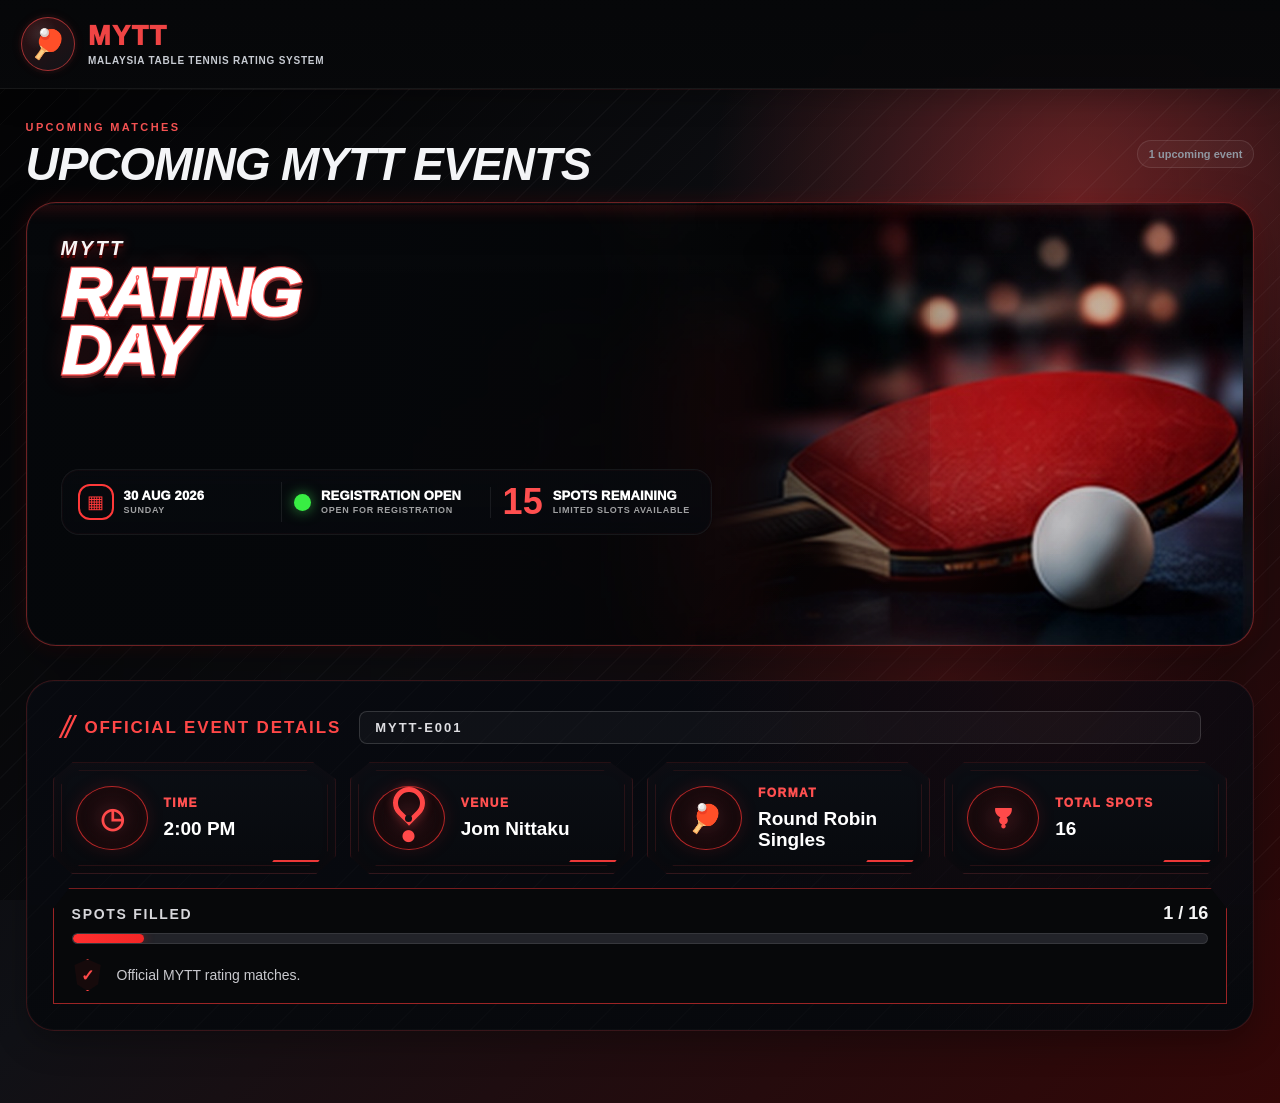
==== commit 5af7aec7: "Add files via upload" ====
--- a/test_event.html
+++ b/test_event.html
@@ -1 +1,1481 @@
-<!doctype html><html><head><meta charset="utf-8"><meta name="viewport" content="width=device-width,initial-scale=1"><link rel="stylesheet" href="style.css"></head><body><main id="home" style="width:min(1280px,94%);margin:auto"><section id="events" class="events-section"><div class="section-head events-section-head"><div><p class="kicker">Upcoming Matches</p><h2>Upcoming MYTT Events</h2></div><span id="eventsStatus" class="status">1 upcoming event</span></div><div id="eventsGrid" class="events-grid events-count-1"><article class="target-event-shell"><section class="target-event-hero"><div class="target-paddle-art"></div><div class="target-hero-content"><div class="target-event-title"><span>MYTT</span><strong>RATING DAY</strong></div><div class="target-event-summary"><div class="target-summary-item target-date-summary"><span class="target-summary-icon target-calendar-icon">▦</span><div><strong>30 AUG 2026</strong><small>SUNDAY</small></div></div><i></i><div class="target-summary-item target-status-summary open"><span class="target-live-dot"></span><div><strong>REGISTRATION OPEN</strong><small>OPEN FOR REGISTRATION</small></div></div><i></i><div class="target-summary-item target-spots-summary"><span class="target-people-icon">♟</span><b>15</b><div><strong>SPOTS REMAINING</strong><small>LIMITED SLOTS AVAILABLE</small></div></div></div></div><div class="target-hero-action"><button class="target-register-button"><span>REGISTER NOW</span><b>→</b></button></div></section><section class="target-event-details"><div class="target-details-heading"><div class="target-details-title"><span>//</span><strong>OFFICIAL EVENT DETAILS</strong></div><div class="target-details-line"></div><span class="target-event-id">MYTT-E001</span></div><div class="target-tech-grid"><div class="target-tech-card"><div class="target-tech-icon target-clock">◷</div><div><small>TIME</small><strong>2:00 PM</strong></div></div><div class="target-tech-card"><div class="target-tech-icon target-pin">●</div><div><small>VENUE</small><strong>Jom Nittaku</strong></div></div><div class="target-tech-card"><div class="target-tech-icon target-ping">🏓</div><div><small>FORMAT</small><strong>Round Robin Singles</strong></div></div><div class="target-tech-card"><div class="target-tech-icon target-team">♟</div><div><small>TOTAL SPOTS</small><strong>16</strong></div></div></div><div class="target-progress-panel"><div class="target-progress-head"><span>SPOTS FILLED</span><strong>1 / 16</strong></div><div class="target-progress-track"><span style="width:6.25%"></span></div><div class="target-progress-footer"><div class="target-description"><span>✓</span><p>Official MYTT rating matches.</p></div></div></div></section></article></div></section></main></body></html>
+<!doctype html>
+<html lang="en">
+<head>
+  <meta charset="utf-8">
+  <meta name="viewport" content="width=device-width, initial-scale=1.0, viewport-fit=cover">
+  <meta name="theme-color" content="#050506">
+  <title>MYTT — Malaysia Table Tennis Rating System</title>
+
+  <meta name="description" content="Official Malaysia Table Tennis Rating System. Track player ratings, rankings, match history and statistics.">
+
+  <meta property="og:title" content="MYTT — Malaysia Table Tennis Rating System">
+  <meta property="og:description" content="Official Malaysia Table Tennis Rating System. Track player ratings, rankings, match history and statistics.">
+  <meta property="og:type" content="website">
+  <meta property="og:url" content="https://mytt.my">
+
+  <link rel="icon" href="/favicon.ico" sizes="any">
+  <link rel="icon" type="image/png" sizes="32x32" href="/favicon-32x32.png">
+  <link rel="icon" type="image/png" sizes="16x16" href="/favicon-16x16.png">
+  <link rel="apple-touch-icon" sizes="180x180" href="/apple-touch-icon.png">
+
+  <link rel="stylesheet" href="style.css?v=20260816-mobile-event-final-compact">
+  <link rel="stylesheet" href="marketplace.css?v=20260816-mobile-event-final-compact">
+
+<style id="mytt-mobile-title-left-fix">
+@media (max-width: 768px){
+  /* Players + Join/Submit page headings: align left like the rest of the app */
+  #players .section-head,
+  #players .players-section-head,
+  #submit .section-head,
+  #submit .submit-section-head,
+  .mobile-actions-page .section-head,
+  .mobile-page-actions .section-head{
+    display:grid !important;
+    grid-template-columns:minmax(0,1fr) auto !important;
+    align-items:end !important;
+    justify-content:stretch !important;
+    gap:12px !important;
+    text-align:left !important;
+  }
+
+  #players .section-head > div:first-child,
+  #players .players-section-head > div:first-child,
+  #submit .section-head > div:first-child,
+  #submit .submit-section-head > div:first-child,
+  .mobile-actions-page .section-head > div:first-child,
+  .mobile-page-actions .section-head > div:first-child{
+    min-width:0 !important;
+    width:auto !important;
+    margin:0 !important;
+    text-align:left !important;
+    justify-self:start !important;
+  }
+
+  #players .section-head .kicker,
+  #players .players-section-head .kicker,
+  #submit .section-head .kicker,
+  #submit .submit-section-head .kicker,
+  .mobile-actions-page .section-head .kicker,
+  .mobile-page-actions .section-head .kicker{
+    margin:0 0 8px !important;
+    text-align:left !important;
+  }
+
+  #players .section-head h2,
+  #players .players-section-head h2,
+  #submit .section-head h2,
+  #submit .submit-section-head h2,
+  .mobile-actions-page .section-head h2,
+  .mobile-page-actions .section-head h2{
+    margin:0 !important;
+    text-align:left !important;
+    justify-self:start !important;
+  }
+
+  #players .section-head .status,
+  #players .players-section-head .status,
+  #submit .section-head .status,
+  #submit .submit-section-head .status,
+  .mobile-actions-page .section-head .status,
+  .mobile-page-actions .section-head .status{
+    justify-self:end !important;
+    align-self:end !important;
+    margin:0 0 2px !important;
+  }
+}
+</style>
+
+
+<style id="mytt-submit-title-left-final">
+@media (max-width: 768px){
+  #submitPage .submit-hub-head{
+    display:grid !important;
+    grid-template-columns:minmax(0,1fr) auto !important;
+    align-items:end !important;
+    justify-content:stretch !important;
+    gap:12px !important;
+    width:100% !important;
+    text-align:left !important;
+  }
+
+  #submitPage .submit-hub-head > div:first-child{
+    min-width:0 !important;
+    width:100% !important;
+    margin:0 !important;
+    padding:0 !important;
+    justify-self:start !important;
+    text-align:left !important;
+  }
+
+  #submitPage .submit-hub-head .kicker{
+    display:block !important;
+    width:100% !important;
+    margin:0 0 8px !important;
+    padding:0 !important;
+    text-align:left !important;
+  }
+
+  #submitPage .submit-hub-head h2,
+  #submitPage #submitPageTitle{
+    display:block !important;
+    width:100% !important;
+    margin:0 !important;
+    padding:0 !important;
+    text-align:left !important;
+    justify-self:start !important;
+    transform:none !important;
+  }
+
+  #submitPage .submit-hub-head .status{
+    justify-self:end !important;
+    align-self:end !important;
+    margin:0 0 2px !important;
+  }
+}
+</style>
+
+
+<style id="mytt-mobile-stable-polish-v1">
+@media (max-width: 768px){
+  :root{
+    --mytt-mobile-red:rgba(239,68,68,.38);
+    --mytt-mobile-red-soft:rgba(239,68,68,.22);
+    --mytt-mobile-card-radius:18px;
+    --mytt-mobile-gap:12px;
+  }
+
+  /* =====================================================
+     1. HEADER — slightly shorter, same identity
+     ===================================================== */
+  .premium-header,
+  .site-header{
+    min-height:72px !important;
+  }
+
+  .premium-header-inner{
+    min-height:72px !important;
+    padding:9px 15px !important;
+    gap:10px !important;
+  }
+
+  .premium-brand{
+    gap:10px !important;
+    min-width:0 !important;
+  }
+
+  .premium-brand-mark{
+    width:48px !important;
+    height:48px !important;
+    min-width:48px !important;
+    font-size:26px !important;
+  }
+
+  .premium-brand-name{
+    font-size:24px !important;
+    line-height:1 !important;
+    letter-spacing:2px !important;
+  }
+
+  .premium-brand-sub{
+    margin-top:4px !important;
+    font-size:8.5px !important;
+    line-height:1.15 !important;
+    letter-spacing:.65px !important;
+    white-space:nowrap !important;
+  }
+
+  .premium-mobile-toggle{
+    width:52px !important;
+    height:52px !important;
+    min-width:52px !important;
+    border-radius:14px !important;
+  }
+
+  /* =====================================================
+     2. ONE APP, ONE HEADING SYSTEM
+     ===================================================== */
+  .mobile-nav-page{
+    min-height:calc(100svh - 72px);
+  }
+
+  #events,
+  #players,
+  #singles,
+  #doubles,
+  #market,
+  #submitPage{
+    padding-top:24px !important;
+  }
+
+  #events .section-head,
+  #players .section-head,
+  #singles .section-head,
+  #doubles .section-head,
+  #submitPage .section-head{
+    display:grid !important;
+    grid-template-columns:minmax(0,1fr) auto !important;
+    align-items:end !important;
+    gap:10px !important;
+    margin:0 0 18px !important;
+    text-align:left !important;
+  }
+
+  #events .section-head > div:first-child,
+  #players .section-head > div:first-child,
+  #singles .section-head > div:first-child,
+  #doubles .section-head > div:first-child,
+  #submitPage .section-head > div:first-child{
+    min-width:0 !important;
+    margin:0 !important;
+    text-align:left !important;
+    justify-self:start !important;
+  }
+
+  #events .kicker,
+  #players .kicker,
+  #singles .kicker,
+  #doubles .kicker,
+  #market .kicker,
+  #submitPage .kicker{
+    margin:0 0 6px !important;
+    font-size:10.5px !important;
+    line-height:1 !important;
+    letter-spacing:3.4px !important;
+    text-align:left !important;
+  }
+
+  #events .section-head h2,
+  #players .section-head h2,
+  #singles .section-head h2,
+  #doubles .section-head h2,
+  #submitPage .section-head h2,
+  #submitPageTitle{
+    margin:0 !important;
+    max-width:none !important;
+    font-size:clamp(31px,8.8vw,40px) !important;
+    line-height:.94 !important;
+    letter-spacing:-.8px !important;
+    text-align:left !important;
+    transform:none !important;
+  }
+
+  #events .status,
+  #players .status,
+  #singles .status,
+  #doubles .status,
+  #submitPage .status{
+    align-self:end !important;
+    justify-self:end !important;
+    margin:0 0 1px !important;
+    padding:7px 10px !important;
+    font-size:10px !important;
+    line-height:1 !important;
+    border-radius:999px !important;
+  }
+
+  /* =====================================================
+     3. PLAYERS — search full row, filters 2-up
+     ===================================================== */
+  #players .players-toolbar{
+    display:grid !important;
+    grid-template-columns:minmax(0,1fr) minmax(0,1fr) !important;
+    gap:10px !important;
+    margin:0 0 16px !important;
+  }
+
+  #players #playersSearch{
+    grid-column:1 / -1 !important;
+    width:100% !important;
+    min-width:0 !important;
+    min-height:50px !important;
+    padding:0 15px !important;
+    font-size:14px !important;
+    border-radius:14px !important;
+  }
+
+  #players #playersFilter,
+  #players #playersSort{
+    width:100% !important;
+    max-width:none !important;
+    min-width:0 !important;
+    min-height:48px !important;
+    padding:0 12px !important;
+    font-size:13px !important;
+    border-radius:14px !important;
+  }
+
+  /* Keep the finished horizontal player card; only harmonise its shell. */
+  #players .players-grid{
+    gap:var(--mytt-mobile-gap) !important;
+  }
+
+  #players .player-card{
+    border-radius:var(--mytt-mobile-card-radius) !important;
+    border-color:var(--mytt-mobile-red) !important;
+    box-shadow:0 10px 26px rgba(0,0,0,.27),0 0 12px rgba(239,68,68,.055) !important;
+  }
+
+  /* =====================================================
+     4. HOME RANK JOURNEY — compact + genuine horizontal scroll
+     ===================================================== */
+  .hero-home-final{
+    padding-top:22px !important;
+  }
+
+  .hero-top-banner{
+    margin-bottom:13px !important;
+  }
+
+  .hero-title-row{
+    font-size:clamp(31px,9vw,42px) !important;
+    line-height:.98 !important;
+  }
+
+  .hero-neon-divider{
+    margin-top:13px !important;
+  }
+
+  .hero-rank-card-v5.hero-rank-card-final{
+    margin-top:12px !important;
+    padding:13px 11px 11px !important;
+    border-radius:20px !important;
+    border-color:var(--mytt-mobile-red) !important;
+    box-shadow:0 12px 30px rgba(0,0,0,.3),0 0 14px rgba(239,68,68,.07) !important;
+  }
+
+  .rank-card-head-v5{
+    display:block !important;
+    margin:0 !important;
+  }
+
+  .rank-card-head-v5 > div:first-child p{
+    margin:0 0 5px !important;
+    font-size:10px !important;
+    line-height:1 !important;
+    letter-spacing:2.8px !important;
+  }
+
+  .rank-card-head-v5 > div:first-child h2{
+    display:none !important;
+  }
+
+  .current-rating-v5{
+    display:none !important;
+  }
+
+  .homepage-rank-road{
+    position:relative !important;
+    display:flex !important;
+    align-items:flex-start !important;
+    flex-wrap:nowrap !important;
+    gap:0 !important;
+    width:100% !important;
+    max-width:100% !important;
+    overflow-x:auto !important;
+    overflow-y:hidden !important;
+    overscroll-behavior-x:contain !important;
+    -webkit-overflow-scrolling:touch !important;
+    scroll-snap-type:x proximity !important;
+    scrollbar-width:none !important;
+    padding:8px 5px 9px !important;
+    margin:0 !important;
+  }
+
+  .homepage-rank-road::-webkit-scrollbar{
+    display:none !important;
+  }
+
+  .homepage-rank-road .home-rank-node{
+    flex:0 0 68px !important;
+    width:68px !important;
+    min-width:68px !important;
+    scroll-snap-align:center !important;
+  }
+
+  .homepage-rank-road .home-rank-orb{
+    width:50px !important;
+    height:50px !important;
+    min-width:50px !important;
+    font-size:24px !important;
+  }
+
+  .homepage-rank-road .home-rank-node > span{
+    margin-top:6px !important;
+    font-size:9px !important;
+    line-height:1.05 !important;
+  }
+
+  .homepage-rank-road .home-rank-node > small{
+    margin-top:4px !important;
+    font-size:8px !important;
+  }
+
+  .homepage-rank-road .home-rank-line{
+    flex:0 0 24px !important;
+    width:24px !important;
+    min-width:24px !important;
+    margin-top:24px !important;
+  }
+
+  .homepage-rank-road .you-marker{
+    margin-top:4px !important;
+    font-size:7px !important;
+  }
+
+  .rank-scroll-hint{
+    display:flex !important;
+    align-items:center !important;
+    justify-content:center !important;
+    gap:9px !important;
+    margin:0 0 7px !important;
+    color:rgba(255,255,255,.55) !important;
+    font-size:9px !important;
+    letter-spacing:.4px !important;
+  }
+
+  .rank-scroll-hint span{
+    color:#ff5b5b !important;
+    font-size:12px !important;
+  }
+
+  .hero-progress-card{
+    margin-top:5px !important;
+    padding:8px 10px !important;
+    border-radius:13px !important;
+  }
+
+  .hero-progress-head{
+    margin-bottom:6px !important;
+  }
+
+  .hero-progress-head strong{
+    font-size:10px !important;
+  }
+
+  .hero-progress-track{
+    height:5px !important;
+  }
+
+  .hero-progress-card p{
+    margin:6px 0 0 !important;
+    font-size:9.5px !important;
+  }
+
+  .cta-grid-home-final{
+    gap:10px !important;
+    margin-top:22px !important;
+  }
+
+  .cta-grid-home-final .cta{
+    min-height:72px !important;
+    padding:11px 12px !important;
+    border-radius:16px !important;
+    box-shadow:0 9px 24px rgba(0,0,0,.24) !important;
+  }
+
+  .cta-grid-home-final .cta > span{
+    font-size:25px !important;
+  }
+
+  .cta-grid-home-final .cta strong{
+    font-size:11.5px !important;
+    line-height:1.1 !important;
+  }
+
+  .cta-grid-home-final .cta small{
+    margin-top:4px !important;
+    font-size:8px !important;
+    line-height:1.15 !important;
+  }
+
+  /* =====================================================
+     5. CARD LANGUAGE — less glow, more premium consistency
+     ===================================================== */
+  #eventsGrid > *,
+  #singles .board-card,
+  #doubles .board-card,
+  #submitPage .submit-hub-card,
+  #submitPage .submit-hub-note,
+  #market .mytt-market-hero,
+  #market .mytt-market-toolbar,
+  #market .mytt-market-info-strip,
+  #myttMarketGrid > *{
+    border-radius:var(--mytt-mobile-card-radius) !important;
+    border-color:var(--mytt-mobile-red) !important;
+    box-shadow:0 10px 26px rgba(0,0,0,.26),0 0 12px rgba(239,68,68,.05) !important;
+  }
+
+  #submitPage .submit-hub-grid{
+    gap:12px !important;
+  }
+
+  #submitPage .submit-hub-card{
+    min-height:98px !important;
+    padding:14px !important;
+  }
+
+  #submitPage .submit-hub-icon{
+    width:58px !important;
+    height:58px !important;
+    min-width:58px !important;
+  }
+
+  #submitPage .submit-hub-copy strong{
+    font-size:15px !important;
+    line-height:1.15 !important;
+  }
+
+  #submitPage .submit-hub-copy small{
+    font-size:10px !important;
+    line-height:1.25 !important;
+  }
+
+  #market .mytt-market-hero{
+    padding:17px !important;
+  }
+
+  #market .mytt-market-hero h2{
+    font-size:clamp(31px,8.8vw,40px) !important;
+    line-height:.95 !important;
+  }
+
+  #market .mytt-market-subtitle{
+    font-size:11px !important;
+    line-height:1.4 !important;
+  }
+
+  #market .mytt-market-toolbar{
+    gap:9px !important;
+  }
+
+  /* Mobile leaderboard card polish, without changing its data logic. */
+  #singles tbody tr,
+  #doubles tbody tr{
+    border-radius:16px !important;
+    border-color:rgba(239,68,68,.3) !important;
+    box-shadow:0 8px 18px rgba(0,0,0,.2) !important;
+  }
+}
+
+@media (max-width: 390px){
+  .premium-brand-mark{
+    width:45px !important;
+    height:45px !important;
+    min-width:45px !important;
+  }
+  .premium-brand-name{font-size:22px !important;}
+  .premium-brand-sub{font-size:7.8px !important;}
+
+  #events .section-head h2,
+  #players .section-head h2,
+  #singles .section-head h2,
+  #doubles .section-head h2,
+  #submitPage .section-head h2,
+  #submitPageTitle{
+    font-size:29px !important;
+  }
+
+  #players #playersFilter,
+  #players #playersSort{
+    padding:0 9px !important;
+    font-size:12px !important;
+  }
+}
+</style>
+
+
+<style id="mytt-event-photo-bg-v2">
+/* Rating Day hero — dark arena photo background */
+.target-event-hero{
+  position:relative !important;
+  isolation:isolate !important;
+  overflow:hidden !important;
+  background:
+    linear-gradient(90deg,rgba(2,3,5,.97) 0%,rgba(2,3,5,.84) 37%,rgba(2,3,5,.34) 68%,rgba(2,3,5,.12) 100%),
+    url('event-rating-day-bg.jpg') right center / cover no-repeat !important;
+}
+
+/* Remove the old separate tech-art paddle so the new photo is the hero art */
+.target-event-hero .target-paddle-art{
+  display:none !important;
+}
+
+.target-event-hero .target-hero-content,
+.target-event-hero .target-hero-action{
+  position:relative !important;
+  z-index:2 !important;
+}
+
+/* subtle premium edge light, keeps the current neon language */
+.target-event-hero::after{
+  content:"";
+  position:absolute;
+  inset:0;
+  pointer-events:none;
+  z-index:1;
+  background:
+    linear-gradient(180deg,rgba(255,255,255,.025),transparent 30%),
+    radial-gradient(circle at 80% 45%,rgba(239,68,68,.10),transparent 34%);
+}
+
+@media (max-width:768px){
+  .target-event-hero{
+    background:
+      linear-gradient(180deg,rgba(3,4,7,.20) 0%,rgba(3,4,7,.34) 34%,rgba(3,4,7,.92) 72%,rgba(3,4,7,.99) 100%),
+      linear-gradient(90deg,rgba(3,4,7,.80) 0%,rgba(3,4,7,.15) 68%,rgba(3,4,7,.08) 100%),
+      url('event-rating-day-bg.jpg') 72% 18% / auto 54% no-repeat,
+      #050608 !important;
+  }
+
+  .target-event-title,
+  .target-event-summary,
+  .target-hero-action{
+    position:relative !important;
+    z-index:3 !important;
+  }
+}
+</style>
+
+
+<style id="mytt-event-photo-layout-v3">
+/* =========================================================
+   DESKTOP EVENT HERO V3
+   Keep the arena photo intact on the right; never use cover.
+   ========================================================= */
+@media (min-width:769px){
+  .target-event-hero{
+    position:relative !important;
+    display:block !important;
+    min-height:340px !important;
+    overflow:hidden !important;
+    background:
+      linear-gradient(90deg,
+        rgba(5,6,9,.995) 0%,
+        rgba(5,6,9,.985) 31%,
+        rgba(5,6,9,.90) 43%,
+        rgba(5,6,9,.48) 56%,
+        rgba(5,6,9,.08) 73%,
+        rgba(5,6,9,.02) 100%),
+      url('event-rating-day-bg.jpg') right center / auto 118% no-repeat,
+      #050609 !important;
+  }
+
+  .target-event-hero::before{
+    opacity:.28 !important;
+  }
+
+  .target-event-hero::after{
+    z-index:1 !important;
+  }
+
+  .target-event-hero .target-paddle-art{
+    display:none !important;
+  }
+
+  .target-hero-content{
+    position:relative !important;
+    z-index:3 !important;
+    width:61% !important;
+    min-height:340px !important;
+    padding:30px 28px 24px 34px !important;
+    display:flex !important;
+    flex-direction:column !important;
+    justify-content:space-between !important;
+  }
+
+  .target-event-title{
+    margin:0 0 30px !important;
+    padding:0 !important;
+    line-height:.82 !important;
+  }
+
+  .target-event-title>span{
+    margin:0 0 4px 5px !important;
+    font-size:clamp(32px,2.5vw,44px) !important;
+    line-height:.95 !important;
+  }
+
+  .target-event-title>strong{
+    font-size:clamp(58px,4.8vw,78px) !important;
+    line-height:.82 !important;
+    letter-spacing:-1.5px !important;
+  }
+
+  .target-event-summary{
+    width:min(720px,100%) !important;
+    max-width:100% !important;
+    display:grid !important;
+    grid-template-columns:1fr 1.32fr 1.08fr !important;
+    gap:0 !important;
+    align-items:center !important;
+    padding:11px 13px !important;
+    border:1px solid rgba(255,255,255,.08) !important;
+    border-radius:16px !important;
+    background:rgba(4,5,8,.72) !important;
+    box-shadow:inset 0 0 0 1px rgba(255,45,45,.04) !important;
+    backdrop-filter:blur(7px) !important;
+  }
+
+  .target-event-summary>i{
+    display:none !important;
+  }
+
+  .target-summary-item{
+    min-width:0 !important;
+    gap:9px !important;
+    padding:3px 13px !important;
+    border-right:1px solid rgba(255,255,255,.10) !important;
+  }
+
+  .target-summary-item:first-child{
+    padding-left:3px !important;
+  }
+
+  .target-summary-item:last-child{
+    padding-right:0 !important;
+    border-right:0 !important;
+  }
+
+  .target-summary-item strong{
+    font-size:13px !important;
+    line-height:1.05 !important;
+    white-space:normal !important;
+  }
+
+  .target-summary-item small{
+    margin-top:4px !important;
+    font-size:8.5px !important;
+    line-height:1.12 !important;
+    white-space:normal !important;
+  }
+
+  .target-summary-icon{
+    width:34px !important;
+    height:34px !important;
+    font-size:18px !important;
+  }
+
+  .target-calendar-icon{
+    border-width:2px !important;
+  }
+
+  .target-live-dot{
+    width:19px !important;
+    height:19px !important;
+    flex:0 0 19px !important;
+  }
+
+  .target-people-icon{
+    display:none !important;
+  }
+
+  .target-spots-summary>b{
+    font-size:34px !important;
+    line-height:.9 !important;
+    flex:0 0 auto !important;
+  }
+
+  .target-hero-action{
+    position:absolute !important;
+    z-index:4 !important;
+    top:28px !important;
+    right:30px !important;
+    width:270px !important;
+    padding:0 !important;
+    display:block !important;
+  }
+
+  .target-register-button{
+    width:100% !important;
+    min-height:70px !important;
+    height:70px !important;
+    padding:0 22px !important;
+    border-radius:17px !important;
+    gap:16px !important;
+    background:linear-gradient(145deg,rgba(255,43,43,.96),rgba(194,14,20,.96)) !important;
+    box-shadow:
+      0 0 0 4px rgba(255,52,52,.09),
+      inset 0 0 0 1px rgba(255,255,255,.16),
+      0 0 18px rgba(255,35,35,.50) !important;
+  }
+
+  .target-register-button::before{
+    inset:5px !important;
+    border-radius:12px !important;
+  }
+
+  .target-register-button span{
+    font-size:18px !important;
+  }
+
+  .target-register-button b{
+    font-size:25px !important;
+  }
+}
+</style>
+
+<style id="mytt-event-final-integrated-v1">
+/* =========================================================
+   MYTT FINAL EVENT INTEGRATION — DESKTOP + MOBILE
+   Cleaner typography, stronger photo presentation, and a
+   more balanced hero layout for both desktop and mobile.
+   ========================================================= */
+
+:root{
+  --mytt-event-red:#ff4e4e;
+  --mytt-event-red-2:#ff2d2d;
+  --mytt-event-dark:#07090d;
+  --mytt-event-panel:rgba(10,12,17,.78);
+  --mytt-event-line:rgba(255,82,82,.26);
+}
+
+#events .events-grid.events-count-1,
+#events .events-grid{
+  gap:18px !important;
+}
+
+.target-event-shell{
+  display:flex !important;
+  flex-direction:column !important;
+  gap:16px !important;
+}
+
+.target-event-hero{
+  position:relative !important;
+  overflow:hidden !important;
+  border-radius:30px !important;
+  border:1px solid rgba(255,70,70,.42) !important;
+  box-shadow:
+    0 16px 44px rgba(0,0,0,.36),
+    inset 0 0 0 1px rgba(255,255,255,.03),
+    0 0 22px rgba(255,40,40,.12) !important;
+}
+
+.target-event-hero::before{
+  content:"" !important;
+  position:absolute !important;
+  inset:0 !important;
+  pointer-events:none !important;
+  background:
+    linear-gradient(180deg,rgba(255,255,255,.03),transparent 28%),
+    linear-gradient(125deg,transparent 0 61%,rgba(255,55,55,.18) 77%,transparent 86%) !important;
+  z-index:1 !important;
+}
+
+.target-event-hero::after{
+  content:"" !important;
+  position:absolute !important;
+  inset:0 !important;
+  pointer-events:none !important;
+  background:
+    linear-gradient(180deg,rgba(255,255,255,.02),transparent 22%),
+    radial-gradient(circle at 82% 33%,rgba(255,255,255,.08),transparent 19%),
+    radial-gradient(circle at 86% 76%,rgba(255,50,50,.16),transparent 24%) !important;
+  z-index:1 !important;
+}
+
+.target-event-hero .target-paddle-art{display:none !important;}
+.target-hero-content,.target-hero-action{position:relative !important;z-index:3 !important;}
+
+.target-event-title{margin:0 !important;line-height:.86 !important;}
+.target-event-title > span{
+  display:block !important;
+  margin:0 0 6px !important;
+  font-size:clamp(20px,1.55vw,30px) !important;
+  font-weight:900 !important;
+  letter-spacing:.12em !important;
+  text-transform:uppercase !important;
+  color:rgba(255,255,255,.96) !important;
+}
+.target-event-title > strong{
+  display:block !important;
+  max-width:4.85ch !important;
+  margin:0 !important;
+  font-size:clamp(62px,5.4vw,92px) !important;
+  font-style:italic !important;
+  font-weight:1000 !important;
+  line-height:.84 !important;
+  letter-spacing:-.055em !important;
+  text-transform:uppercase !important;
+  color:#fff !important;
+  text-shadow:
+    0 3px 0 rgba(255,80,80,.42),
+    0 0 24px rgba(255,55,55,.16) !important;
+}
+
+.target-event-summary{
+  display:grid !important;
+  grid-template-columns:1fr 1fr 1fr !important;
+  gap:0 !important;
+  width:min(660px,100%) !important;
+  padding:12px 12px !important;
+  border-radius:18px !important;
+  border:1px solid rgba(255,255,255,.06) !important;
+  background:linear-gradient(180deg,rgba(8,10,15,.78),rgba(7,9,13,.88)) !important;
+  backdrop-filter:blur(8px) !important;
+  box-shadow:inset 0 0 0 1px rgba(255,50,50,.03) !important;
+}
+.target-event-summary > i{display:none !important;}
+.target-summary-item{
+  min-width:0 !important;
+  display:flex !important;
+  align-items:center !important;
+  gap:10px !important;
+  padding:2px 12px !important;
+  border-right:1px solid rgba(255,255,255,.08) !important;
+}
+.target-summary-item:last-child{border-right:none !important;padding-right:4px !important;}
+.target-summary-item:first-child{padding-left:4px !important;}
+.target-summary-item strong{
+  display:block !important;
+  font-size:13px !important;
+  line-height:1.06 !important;
+  letter-spacing:.01em !important;
+  color:#fff !important;
+}
+.target-summary-item small{
+  display:block !important;
+  margin-top:3px !important;
+  font-size:9px !important;
+  line-height:1.15 !important;
+  letter-spacing:.08em !important;
+  text-transform:uppercase !important;
+  color:rgba(255,255,255,.62) !important;
+}
+.target-summary-icon,
+.target-live-dot,
+.target-people-icon{
+  flex:0 0 auto !important;
+}
+.target-summary-icon{
+  width:36px !important;
+  height:36px !important;
+  border-radius:12px !important;
+  font-size:18px !important;
+}
+.target-live-dot{
+  width:17px !important;
+  height:17px !important;
+  box-shadow:0 0 14px rgba(73,255,96,.55) !important;
+}
+.target-people-icon{display:none !important;}
+.target-spots-summary b{
+  font-size:36px !important;
+  line-height:.9 !important;
+  color:#ff4f4f !important;
+}
+
+.target-register-button{
+  border-radius:18px !important;
+  background:linear-gradient(180deg,#ff5353 0%,#ef2c2c 100%) !important;
+  border:1px solid rgba(255,255,255,.14) !important;
+  box-shadow:
+    0 0 0 4px rgba(255,64,64,.10),
+    0 10px 30px rgba(255,35,35,.25),
+    inset 0 0 0 1px rgba(255,255,255,.10) !important;
+}
+.target-register-button::before{
+  inset:5px !important;
+  border-radius:13px !important;
+  border:1px solid rgba(255,255,255,.18) !important;
+}
+.target-register-button span,
+.target-register-button b{
+  color:#fff !important;
+  text-shadow:none !important;
+}
+.target-register-button span{font-size:18px !important;font-weight:900 !important;letter-spacing:.03em !important;}
+.target-register-button b{font-size:24px !important;font-weight:900 !important;}
+
+.target-event-details{
+  border-radius:28px !important;
+  border:1px solid rgba(255,70,70,.20) !important;
+  background:
+    linear-gradient(180deg,rgba(8,10,15,.94),rgba(7,9,13,.97)),
+    rgba(7,9,13,.95) !important;
+  box-shadow:0 12px 32px rgba(0,0,0,.28), inset 0 0 0 1px rgba(255,255,255,.02) !important;
+}
+.target-details-title strong{letter-spacing:.11em !important;}
+.target-tech-grid{gap:14px !important;}
+.target-tech-card{
+  min-height:112px !important;
+  border-radius:20px !important;
+  background:linear-gradient(180deg,rgba(11,14,20,.98),rgba(8,10,14,.95)) !important;
+  border:1px solid rgba(255,70,70,.16) !important;
+}
+.target-tech-card small{font-size:12px !important;letter-spacing:.12em !important;}
+.target-tech-card strong{font-size:19px !important;line-height:1.14 !important;}
+.target-tech-icon{width:64px !important;height:64px !important;font-size:28px !important;}
+
+@media (min-width:769px){
+  .target-event-hero{
+    min-height:360px !important;
+    background:
+      linear-gradient(90deg,
+        rgba(5,7,10,.985) 0%,
+        rgba(5,7,10,.965) 29%,
+        rgba(5,7,10,.80) 45%,
+        rgba(5,7,10,.34) 62%,
+        rgba(5,7,10,.06) 80%,
+        rgba(5,7,10,0) 100%),
+      url('event-rating-day-bg.jpg') right center / auto 126% no-repeat,
+      #05070a !important;
+  }
+  .target-hero-content{
+    width:58% !important;
+    min-height:360px !important;
+    padding:34px 26px 28px 34px !important;
+    display:flex !important;
+    flex-direction:column !important;
+    justify-content:space-between !important;
+  }
+  .target-event-title{padding-top:2px !important;}
+  .target-hero-action{position:absolute !important;top:110px !important;right:60px !important;width:320px !important;}
+  .target-register-button{min-height:82px !important;height:82px !important;}
+  .target-event-details{padding:28px 26px 26px !important;}
+  .target-tech-grid{display:grid !important;grid-template-columns:repeat(4,minmax(0,1fr)) !important;}
+}
+
+@media (max-width:768px){
+  #events .section-head h2{max-width:11ch !important;line-height:.92 !important;}
+  .target-event-shell{gap:14px !important;}
+  .target-event-hero{
+    min-height:445px !important;
+    background:
+      linear-gradient(180deg,rgba(6,8,12,.12) 0%,rgba(6,8,12,.30) 28%,rgba(6,8,12,.88) 63%,rgba(6,8,12,.98) 100%),
+      linear-gradient(90deg,rgba(6,8,12,.88) 0%,rgba(6,8,12,.72) 34%,rgba(6,8,12,.30) 70%,rgba(6,8,12,.16) 100%),
+      url('event-rating-day-bg.jpg') right top 18px / 78% auto no-repeat,
+      #05070a !important;
+  }
+  .target-hero-content{
+    width:100% !important;
+    min-height:445px !important;
+    padding:22px 18px 114px !important;
+    display:flex !important;
+    flex-direction:column !important;
+    justify-content:space-between !important;
+  }
+  .target-event-title > span{font-size:20px !important;margin-bottom:2px !important;}
+  .target-event-title > strong{max-width:4.9ch !important;font-size:clamp(48px,13vw,70px) !important;line-height:.84 !important;}
+  .target-event-summary{width:100% !important;padding:9px 8px !important;border-radius:16px !important;grid-template-columns:1fr 1fr 1fr !important;}
+  .target-summary-item{gap:8px !important;padding:2px 7px !important;}
+  .target-summary-icon{width:28px !important;height:28px !important;border-radius:10px !important;font-size:14px !important;}
+  .target-live-dot{width:12px !important;height:12px !important;}
+  .target-spots-summary b{font-size:28px !important;}
+  .target-summary-item strong{font-size:10px !important;line-height:1.05 !important;}
+  .target-summary-item small{font-size:7px !important;line-height:1.1 !important;letter-spacing:.06em !important;}
+  .target-hero-action{position:absolute !important;left:18px !important;right:18px !important;bottom:18px !important;width:auto !important;}
+  .target-register-button{width:100% !important;min-height:60px !important;height:60px !important;gap:12px !important;}
+  .target-register-button span{font-size:15px !important;}
+  .target-register-button b{font-size:21px !important;}
+  .target-event-details{padding:16px 14px 16px !important;border-radius:22px !important;}
+  .target-details-heading{margin-bottom:12px !important;gap:10px !important;align-items:center !important;}
+  .target-details-title strong{font-size:12px !important;letter-spacing:.12em !important;}
+  .target-event-id{font-size:11px !important;padding:8px 10px !important;border-radius:12px !important;}
+  .target-tech-grid{display:grid !important;grid-template-columns:repeat(4,minmax(0,1fr)) !important;gap:8px !important;}
+  .target-tech-card{min-height:88px !important;padding:10px 8px !important;border-radius:14px !important;align-items:flex-start !important;gap:8px !important;}
+  .target-tech-icon{width:34px !important;height:34px !important;font-size:16px !important;}
+  .target-tech-card small{font-size:9px !important;line-height:1.05 !important;letter-spacing:.10em !important;}
+  .target-tech-card strong{font-size:10px !important;line-height:1.18 !important;word-break:break-word !important;}
+}
+
+@media (max-width:430px){
+  .target-event-hero{min-height:430px !important;}
+  .target-hero-content{min-height:430px !important;}
+  .target-event-title > strong{font-size:46px !important;}
+}
+</style>
+<style id="mytt-mobile-event-final-compact-v1">
+@media (max-width:768px){
+  /* ===== FINAL MOBILE EVENT — compact, premium, one-screen rhythm ===== */
+  #events.mobile-nav-page{
+    padding-top:14px !important;
+    padding-bottom:24px !important;
+  }
+
+  #events .events-section-head{
+    margin-bottom:12px !important;
+    align-items:flex-end !important;
+  }
+  #events .events-section-head .kicker{
+    margin-bottom:5px !important;
+    font-size:9px !important;
+    letter-spacing:3.4px !important;
+  }
+  #events .events-section-head h2{
+    max-width:10ch !important;
+    margin:0 !important;
+    font-size:clamp(31px,8.8vw,39px) !important;
+    line-height:.88 !important;
+    letter-spacing:-.035em !important;
+  }
+  #events .events-section-head .status{
+    padding:7px 10px !important;
+    font-size:9px !important;
+  }
+
+  #eventsGrid{
+    gap:12px !important;
+  }
+  #events .target-event-shell{
+    gap:12px !important;
+  }
+
+  /* Hero is intentionally short. Art is a separate visual, not a giant background. */
+  #events .target-event-hero{
+    position:relative !important;
+    min-height:0 !important;
+    height:372px !important;
+    border-radius:22px !important;
+    overflow:hidden !important;
+    border:1px solid rgba(255,68,68,.46) !important;
+    background:
+      radial-gradient(circle at 80% 26%,rgba(255,46,46,.14),transparent 32%),
+      linear-gradient(145deg,rgba(18,7,10,.94) 0%,rgba(6,8,12,.985) 47%,rgba(15,5,8,.96) 100%),
+      repeating-linear-gradient(135deg,rgba(255,60,60,.025) 0 1px,transparent 1px 18px),
+      #05070a !important;
+    box-shadow:
+      0 14px 32px rgba(0,0,0,.34),
+      inset 0 0 0 1px rgba(255,255,255,.025),
+      0 0 18px rgba(255,35,35,.10) !important;
+  }
+
+  #events .target-event-hero::before{
+    content:"" !important;
+    position:absolute !important;
+    inset:0 !important;
+    z-index:1 !important;
+    pointer-events:none !important;
+    background:
+      linear-gradient(118deg,transparent 0 58%,rgba(255,54,54,.14) 72%,transparent 86%),
+      linear-gradient(180deg,rgba(255,255,255,.018),transparent 24%) !important;
+  }
+  #events .target-event-hero::after{
+    content:"" !important;
+    position:absolute !important;
+    left:16px !important;
+    right:16px !important;
+    top:198px !important;
+    height:1px !important;
+    z-index:2 !important;
+    background:linear-gradient(90deg,rgba(255,55,55,.75),rgba(255,55,55,.08),transparent) !important;
+    box-shadow:0 0 10px rgba(255,40,40,.30) !important;
+  }
+
+  /* Use the strong paddle image as a contained art layer. */
+  #events .target-paddle-art{
+    display:block !important;
+    position:absolute !important;
+    z-index:2 !important;
+    top:38px !important;
+    right:-8px !important;
+    width:62% !important;
+    height:155px !important;
+    opacity:.96 !important;
+    border:0 !important;
+    border-radius:0 !important;
+    background:url('event-pro-art.png') 50% 54% / cover no-repeat !important;
+    filter:saturate(1.04) contrast(1.03) brightness(.92) !important;
+    box-shadow:none !important;
+    -webkit-mask-image:linear-gradient(90deg,transparent 0%,rgba(0,0,0,.35) 12%,#000 30%,#000 100%) !important;
+    mask-image:linear-gradient(90deg,transparent 0%,rgba(0,0,0,.35) 12%,#000 30%,#000 100%) !important;
+    pointer-events:none !important;
+  }
+
+  #events .target-hero-content{
+    position:absolute !important;
+    inset:0 !important;
+    z-index:3 !important;
+    width:100% !important;
+    min-height:0 !important;
+    height:100% !important;
+    padding:20px 16px 0 !important;
+    display:block !important;
+  }
+
+  #events .target-event-title{
+    position:absolute !important;
+    top:24px !important;
+    left:18px !important;
+    z-index:4 !important;
+    width:48% !important;
+    margin:0 !important;
+    padding:0 !important;
+    text-align:left !important;
+  }
+  #events .target-event-title>span{
+    display:block !important;
+    margin:0 0 2px !important;
+    font-size:15px !important;
+    font-style:italic !important;
+    font-weight:900 !important;
+    letter-spacing:.16em !important;
+    color:#fff !important;
+  }
+  #events .target-event-title>strong{
+    display:block !important;
+    max-width:none !important;
+    margin:0 !important;
+    font-size:clamp(38px,10.5vw,48px) !important;
+    line-height:.82 !important;
+    letter-spacing:-.045em !important;
+    font-style:italic !important;
+    font-weight:1000 !important;
+    color:#fff !important;
+    text-transform:uppercase !important;
+    text-shadow:
+      0 2px 0 rgba(255,68,68,.64),
+      0 0 15px rgba(255,50,50,.16) !important;
+  }
+
+  /* Date / status / remaining are one clean row. */
+  #events .target-event-summary{
+    position:absolute !important;
+    left:14px !important;
+    right:14px !important;
+    bottom:78px !important;
+    width:auto !important;
+    min-height:67px !important;
+    padding:8px 7px !important;
+    display:grid !important;
+    grid-template-columns:1.08fr 1.28fr .92fr !important;
+    gap:0 !important;
+    align-items:center !important;
+    border:1px solid rgba(255,255,255,.07) !important;
+    border-radius:15px !important;
+    background:rgba(6,8,12,.88) !important;
+    backdrop-filter:blur(9px) !important;
+    box-shadow:inset 0 0 0 1px rgba(255,54,54,.025) !important;
+  }
+  #events .target-event-summary>i{display:none !important;}
+  #events .target-summary-item{
+    min-width:0 !important;
+    min-height:48px !important;
+    padding:2px 7px !important;
+    gap:6px !important;
+    display:flex !important;
+    align-items:center !important;
+    border-right:1px solid rgba(255,255,255,.08) !important;
+  }
+  #events .target-summary-item:last-child{
+    border-right:0 !important;
+    padding-right:2px !important;
+  }
+  #events .target-summary-item:first-child{padding-left:2px !important;}
+  #events .target-summary-icon{
+    width:28px !important;
+    height:28px !important;
+    min-width:28px !important;
+    border-radius:9px !important;
+    font-size:13px !important;
+  }
+  #events .target-live-dot{
+    width:12px !important;
+    height:12px !important;
+    min-width:12px !important;
+  }
+  #events .target-summary-item strong{
+    display:block !important;
+    font-size:9.5px !important;
+    line-height:1.05 !important;
+    letter-spacing:0 !important;
+    white-space:normal !important;
+  }
+  #events .target-summary-item small{
+    display:block !important;
+    margin-top:3px !important;
+    font-size:6.5px !important;
+    line-height:1.1 !important;
+    letter-spacing:.05em !important;
+    white-space:normal !important;
+  }
+  #events .target-people-icon{display:none !important;}
+  #events .target-spots-summary b{
+    flex:0 0 auto !important;
+    font-size:27px !important;
+    line-height:.9 !important;
+    color:#ff4b4b !important;
+  }
+
+  /* CTA fixed to bottom of the short hero. */
+  #events .target-hero-action{
+    position:absolute !important;
+    z-index:5 !important;
+    left:14px !important;
+    right:14px !important;
+    bottom:14px !important;
+    width:auto !important;
+    padding:0 !important;
+  }
+  #events .target-register-button{
+    width:100% !important;
+    min-height:52px !important;
+    height:52px !important;
+    padding:0 18px !important;
+    border-radius:14px !important;
+    gap:10px !important;
+    background:linear-gradient(180deg,#ff4d4d,#ec2c2c) !important;
+    border:1px solid rgba(255,255,255,.15) !important;
+    box-shadow:0 8px 22px rgba(255,35,35,.22),inset 0 0 0 1px rgba(255,255,255,.09) !important;
+  }
+  #events .target-register-button::before{
+    inset:4px !important;
+    border-radius:10px !important;
+  }
+  #events .target-register-button span{
+    font-size:14px !important;
+    font-weight:950 !important;
+    letter-spacing:.025em !important;
+  }
+  #events .target-register-button b{
+    font-size:20px !important;
+  }
+
+  /* ===== Event Details — all 4 items in ONE ROW ===== */
+  #events .target-event-details{
+    margin:0 !important;
+    padding:14px 12px 13px !important;
+    border-radius:20px !important;
+    border:1px solid rgba(255,70,70,.20) !important;
+    background:linear-gradient(180deg,rgba(8,10,14,.97),rgba(6,8,12,.985)) !important;
+    box-shadow:0 10px 24px rgba(0,0,0,.25) !important;
+  }
+  #events .target-details-heading{
+    min-height:31px !important;
+    margin:0 0 9px !important;
+    display:flex !important;
+    align-items:center !important;
+    gap:8px !important;
+  }
+  #events .target-details-title{
+    min-width:0 !important;
+    display:flex !important;
+    align-items:center !important;
+    gap:6px !important;
+  }
+  #events .target-details-title>span{
+    font-size:14px !important;
+  }
+  #events .target-details-title>strong{
+    font-size:10px !important;
+    letter-spacing:.11em !important;
+    white-space:nowrap !important;
+  }
+  #events .target-details-line{display:none !important;}
+  #events .target-event-id{
+    margin-left:auto !important;
+    padding:6px 8px !important;
+    border-radius:9px !important;
+    font-size:8.5px !important;
+    letter-spacing:.10em !important;
+  }
+
+  #events .target-tech-grid{
+    display:grid !important;
+    grid-template-columns:repeat(4,minmax(0,1fr)) !important;
+    gap:6px !important;
+    width:100% !important;
+    overflow:visible !important;
+  }
+  #events .target-tech-card{
+    min-width:0 !important;
+    min-height:81px !important;
+    padding:8px 5px !important;
+    display:flex !important;
+    flex-direction:column !important;
+    align-items:flex-start !important;
+    justify-content:flex-start !important;
+    gap:5px !important;
+    border-radius:12px !important;
+    border:1px solid rgba(255,72,72,.17) !important;
+    background:rgba(10,12,17,.82) !important;
+    clip-path:none !important;
+    box-shadow:none !important;
+  }
+  #events .target-tech-icon{
+    width:29px !important;
+    height:29px !important;
+    min-width:29px !important;
+    border-radius:50% !important;
+    font-size:14px !important;
+  }
+  #events .target-tech-card>div:last-child{
+    min-width:0 !important;
+    width:100% !important;
+  }
+  #events .target-tech-card small{
+    display:block !important;
+    margin-bottom:3px !important;
+    font-size:7px !important;
+    line-height:1 !important;
+    letter-spacing:.09em !important;
+    white-space:nowrap !important;
+    overflow:hidden !important;
+    text-overflow:ellipsis !important;
+  }
+  #events .target-tech-card strong{
+    display:block !important;
+    width:100% !important;
+    font-size:9px !important;
+    line-height:1.13 !important;
+    white-space:normal !important;
+    overflow-wrap:anywhere !important;
+  }
+
+  #events .target-progress-panel{
+    margin-top:9px !important;
+    padding:9px 8px 8px !important;
+    border-radius:12px !important;
+    background:rgba(8,10,14,.72) !important;
+  }
+  #events .target-progress-head{
+    margin-bottom:6px !important;
+  }
+  #events .target-progress-head span,
+  #events .target-progress-head strong{
+    font-size:9px !important;
+    letter-spacing:.08em !important;
+  }
+  #events .target-progress-track{
+    height:7px !important;
+    border-radius:999px !important;
+  }
+  #events .target-progress-footer{
+    margin-top:7px !important;
+  }
+  #events .target-description{
+    gap:7px !important;
+  }
+  #events .target-description span{
+    font-size:11px !important;
+  }
+  #events .target-description p{
+    margin:0 !important;
+    font-size:8px !important;
+    line-height:1.2 !important;
+  }
+}
+
+@media (max-width:390px){
+  #events .target-event-hero{height:356px !important;}
+  #events .target-paddle-art{height:145px !important;width:61% !important;}
+  #events .target-event-title>strong{font-size:36px !important;}
+  #events .target-event-summary{bottom:74px !important;}
+  #events .target-summary-item strong{font-size:8.5px !important;}
+  #events .target-summary-item small{font-size:6px !important;}
+  #events .target-spots-summary b{font-size:25px !important;}
+  #events .target-register-button{height:48px !important;min-height:48px !important;}
+  #events .target-tech-card strong{font-size:8.4px !important;}
+  #events .target-tech-card small{font-size:6.6px !important;}
+}
+</style>
+
+</head>
+<body class="mytt-mobile-page-mode">
+<header class="site-header premium-header"><div class="premium-header-inner"><a class="premium-brand"><div class="premium-brand-mark">🏓</div><div class="premium-brand-copy"><div class="premium-brand-name">MYTT</div><div class="premium-brand-sub">Malaysia Table Tennis Rating System</div></div></a><button class="premium-mobile-toggle"><span></span><span></span><span></span></button></div></header>
+<main id="home"><section id="events" class="events-section mobile-nav-page is-mobile-page-active" data-mobile-page="events">
+<div class="section-head events-section-head"><div><p class="kicker">Upcoming Matches</p><h2>Upcoming MYTT Events</h2></div><span class="status">1 upcoming event</span></div>
+<div id="eventsGrid" class="events-grid events-count-1"><article class="target-event-shell">
+<section class="target-event-hero"><div class="target-paddle-art"></div><div class="target-hero-content"><div class="target-event-title"><span>MYTT</span><strong>RATING DAY</strong></div><div class="target-event-summary"><div class="target-summary-item target-date-summary"><span class="target-summary-icon target-calendar-icon">▦</span><div><strong>30 AUG 2026</strong><small>SUNDAY</small></div></div><div class="target-summary-item target-status-summary open"><span class="target-live-dot"></span><div><strong>REGISTRATION OPEN</strong><small>OPEN FOR REGISTRATION</small></div></div><div class="target-summary-item target-spots-summary"><b>15</b><div><strong>SPOTS REMAINING</strong><small>LIMITED SLOTS AVAILABLE</small></div></div></div></div><div class="target-hero-action"><button class="target-register-button"><span>REGISTER NOW</span><b>→</b></button></div></section>
+<section class="target-event-details"><div class="target-details-heading"><div class="target-details-title"><span>//</span><strong>OFFICIAL EVENT DETAILS</strong></div><span class="target-event-id">MYTT-E001</span></div><div class="target-tech-grid"><div class="target-tech-card"><div class="target-tech-icon target-clock">◷</div><div><small>TIME</small><strong>2:00 PM</strong></div></div><div class="target-tech-card"><div class="target-tech-icon target-pin">●</div><div><small>VENUE</small><strong>Jom Nittaku</strong></div></div><div class="target-tech-card"><div class="target-tech-icon target-ping">🏓</div><div><small>FORMAT</small><strong>Round Robin Singles</strong></div></div><div class="target-tech-card"><div class="target-tech-icon target-team">♟</div><div><small>TOTAL SPOTS</small><strong>16</strong></div></div></div><div class="target-progress-panel"><div class="target-progress-head"><span>SPOTS FILLED</span><strong>1 / 16</strong></div><div class="target-progress-track"><span style="width:6.25%"></span></div><div class="target-progress-footer"><div class="target-description"><span>✓</span><p>Official MYTT rating matches.</p></div></div></div></section>
+</article></div></section></main></body></html>
--- a/style.css
+++ b/style.css
@@ -5759,3 +5759,825 @@
     font-size:25px !important;
   }
 }
+
+
+/* =========================================================
+   MYTT MOBILE PAGE MODE + HOME RANK JOURNEY — V1
+   Each navigation destination becomes its own mobile page.
+   Desktop remains a continuous website.
+   ========================================================= */
+
+/* Dedicated Join / Submit hub exists for mobile navigation only. */
+.submit-hub-section{
+  display:none;
+}
+
+@media (max-width:860px){
+  /* One navigation destination at a time. JS adds is-mobile-page-active. */
+  main#home > .mobile-nav-page{
+    display:none !important;
+  }
+
+  main#home > .mobile-nav-page.is-mobile-page-active{
+    display:block !important;
+  }
+
+  main#home > .mobile-nav-page{
+    min-height:calc(100dvh - 76px);
+    scroll-margin-top:76px;
+  }
+
+  /* Competition rules are supporting content, not a primary mobile nav page. */
+  #notice{
+    display:none !important;
+  }
+
+  /* HOME = brand statement + Rank Journey + compact quick actions. */
+  .hero-home-final.is-mobile-page-active{
+    min-height:calc(100dvh - 76px) !important;
+    gap:13px !important;
+    padding:18px 0 20px !important;
+  }
+
+  .hero-home-final .hero-top-banner{
+    flex:0 0 auto;
+  }
+
+  .hero-home-final .kicker-centered{
+    margin-bottom:10px !important;
+    font-size:9px !important;
+    letter-spacing:2.6px !important;
+  }
+
+  .hero-home-final .hero-title-row{
+    gap:4px 10px !important;
+    font-size:clamp(29px,8.4vw,43px) !important;
+    line-height:.92 !important;
+  }
+
+  .hero-home-final .hero-neon-divider{
+    height:3px !important;
+    margin-top:10px !important;
+  }
+
+  .hero-home-final .hero-rank-card-final{
+    flex:0 0 auto;
+    margin-top:0 !important;
+    padding:14px 13px 13px !important;
+    border-radius:20px !important;
+  }
+
+  .hero-home-final .rank-card-head-v5{
+    display:grid !important;
+    grid-template-columns:minmax(0,1fr) auto !important;
+    align-items:center !important;
+    gap:10px !important;
+    margin-bottom:2px !important;
+  }
+
+  .hero-home-final .rank-card-head-v5 > div:first-child p{
+    margin:0 0 3px !important;
+    font-size:9px !important;
+    letter-spacing:2px !important;
+  }
+
+  .hero-home-final .rank-card-head-v5 h2{
+    margin:0 !important;
+    font-size:24px !important;
+    line-height:1 !important;
+  }
+
+  .hero-home-final .current-rating-v5{
+    width:auto !important;
+    min-width:126px;
+    display:grid !important;
+    grid-template-columns:auto auto !important;
+    grid-template-areas:"label pill" "rating pill" !important;
+    column-gap:8px !important;
+    padding:8px 9px !important;
+    border-radius:13px !important;
+  }
+
+  .hero-home-final .current-rating-v5 small{
+    font-size:7px !important;
+    letter-spacing:.7px !important;
+  }
+
+  .hero-home-final .current-rating-v5 strong{
+    margin-top:2px !important;
+    font-size:24px !important;
+    line-height:1 !important;
+  }
+
+  .hero-home-final .current-rating-v5 span{
+    padding:5px 7px !important;
+    font-size:9px !important;
+    white-space:nowrap !important;
+  }
+
+  .hero-home-final .homepage-rank-road{
+    display:flex !important;
+    justify-content:flex-start !important;
+    align-items:flex-start !important;
+    gap:0 !important;
+    margin:0 !important;
+    padding:12px 2px 34px !important;
+    overflow-x:auto !important;
+    overflow-y:visible !important;
+    scrollbar-width:none;
+  }
+
+  .hero-home-final .homepage-rank-road::-webkit-scrollbar{
+    display:none;
+  }
+
+  .hero-home-final .home-rank-node{
+    flex:0 0 54px !important;
+    width:54px !important;
+    min-width:54px !important;
+  }
+
+  .hero-home-final .home-rank-orb{
+    width:46px !important;
+    height:46px !important;
+    margin:0 auto 5px !important;
+    font-size:21px !important;
+  }
+
+  .hero-home-final .home-rank-node span{
+    min-height:20px !important;
+    font-size:7.5px !important;
+    line-height:1.05 !important;
+  }
+
+  .hero-home-final .home-rank-node small{
+    margin-top:2px !important;
+    font-size:8px !important;
+  }
+
+  .hero-home-final .home-rank-line{
+    flex:0 0 18px !important;
+    min-width:18px !important;
+    max-width:18px !important;
+    height:4px !important;
+    margin-top:21px !important;
+  }
+
+  .hero-home-final .you-marker{
+    top:72px !important;
+    font-size:9px !important;
+  }
+
+  .hero-home-final .you-marker em{
+    font-size:5.8px !important;
+    letter-spacing:.35px !important;
+  }
+
+  .hero-home-final .hero-progress-card{
+    padding:10px 11px !important;
+    border-radius:14px !important;
+  }
+
+  .hero-home-final .hero-progress-head{
+    margin-bottom:7px !important;
+    font-size:11px !important;
+  }
+
+  .hero-home-final .hero-progress-track{
+    height:8px !important;
+  }
+
+  .hero-home-final .hero-progress-card p{
+    margin-top:6px !important;
+    font-size:10px !important;
+  }
+
+  /* Home quick actions stay available but occupy far less vertical space. */
+  .hero-home-final .cta-grid-home-final{
+    display:grid !important;
+    grid-template-columns:repeat(2,minmax(0,1fr)) !important;
+    gap:8px !important;
+    margin:0 !important;
+  }
+
+  .hero-home-final .cta-grid-home-final .cta{
+    min-height:62px !important;
+    padding:9px 10px !important;
+    border-radius:13px !important;
+    gap:8px !important;
+  }
+
+  .hero-home-final .cta-grid-home-final .cta>span{
+    font-size:24px !important;
+  }
+
+  .hero-home-final .cta-grid-home-final .cta strong{
+    font-size:10px !important;
+  }
+
+  .hero-home-final .cta-grid-home-final .cta small{
+    margin-top:2px !important;
+    font-size:7px !important;
+    line-height:1.15 !important;
+  }
+
+  /* Each feature page gets consistent top spacing below the fixed header. */
+  #events.mobile-nav-page,
+  #players.mobile-nav-page,
+  #singles.mobile-nav-page,
+  #doubles.mobile-nav-page,
+  #market.mobile-nav-page,
+  #submitPage.mobile-nav-page{
+    padding-top:18px !important;
+    padding-bottom:34px !important;
+  }
+
+  #events .section-head,
+  #players .section-head,
+  #singles .section-head,
+  #doubles .section-head,
+  #submitPage .section-head{
+    margin-bottom:14px !important;
+  }
+
+  /* Dedicated mobile Join / Submit page. */
+  #submitPage.submit-hub-section{
+    display:none !important;
+  }
+
+  #submitPage.submit-hub-section.is-mobile-page-active{
+    display:block !important;
+  }
+
+  .submit-hub-grid{
+    display:grid;
+    gap:11px;
+  }
+
+  .submit-hub-card{
+    width:100%;
+    min-height:92px;
+    display:grid;
+    grid-template-columns:52px minmax(0,1fr) auto;
+    align-items:center;
+    gap:12px;
+    padding:14px 15px;
+    border:1px solid rgba(255,255,255,.11);
+    border-radius:18px;
+    color:#fff;
+    text-align:left;
+    background:
+      radial-gradient(circle at 100% 0%,rgba(239,68,68,.10),transparent 38%),
+      linear-gradient(145deg,rgba(24,26,32,.96),rgba(8,9,12,.99));
+    box-shadow:0 16px 34px rgba(0,0,0,.30);
+  }
+
+  .submit-hub-card-primary{
+    border-color:rgba(255,67,67,.65);
+    background:
+      radial-gradient(circle at 95% 0%,rgba(255,82,82,.18),transparent 40%),
+      linear-gradient(145deg,rgba(95,13,15,.96),rgba(28,8,10,.99));
+  }
+
+  .submit-hub-card-join{
+    border-color:rgba(239,68,68,.34);
+  }
+
+  .submit-hub-icon{
+    width:52px;
+    height:52px;
+    display:grid;
+    place-items:center;
+    border-radius:15px;
+    border:1px solid rgba(255,72,72,.34);
+    background:rgba(239,68,68,.08);
+    font-size:28px;
+  }
+
+  .submit-hub-copy{
+    min-width:0;
+  }
+
+  .submit-hub-copy strong{
+    display:block;
+    font-size:15px;
+    line-height:1.15;
+    text-transform:uppercase;
+  }
+
+  .submit-hub-copy small{
+    display:block;
+    margin-top:5px;
+    color:#aeb3bc;
+    font-size:10px;
+    line-height:1.3;
+  }
+
+  .submit-hub-card>b{
+    color:#ff5555;
+    font-size:25px;
+  }
+
+  .submit-hub-note{
+    display:flex;
+    gap:10px;
+    align-items:flex-start;
+    margin-top:14px;
+    padding:12px 13px;
+    border:1px solid rgba(239,68,68,.18);
+    border-radius:15px;
+    background:rgba(0,0,0,.22);
+  }
+
+  .submit-hub-note>span{
+    color:#ff5656;
+    font-weight:950;
+  }
+
+  .submit-hub-note p{
+    margin:0;
+    color:#aeb3bc;
+    font-size:10px;
+    line-height:1.45;
+  }
+
+  /* When a page is selected, start it cleanly below the header. */
+  body.mytt-mobile-page-mode{
+    overflow-x:hidden !important;
+  }
+}
+
+@media (min-width:861px){
+  #submitPage{
+    display:none !important;
+  }
+}
+
+/* =========================================================
+   HOME QUICK ACTIONS — MOBILE SPACING
+   Add breathing room below Rank Journey.
+   ========================================================= */
+@media (max-width: 680px){
+  .hero-home-final .cta-grid-home-final{
+    margin-top:22px !important;
+  }
+}
+
+/* =========================================================
+   MYTT MOBILE PLAYER CARD — HORIZONTAL FIXED
+   Reuse the existing card DOM. NO duplicated mobile markup.
+   ========================================================= */
+@media (max-width:759px){
+  .players-grid{
+    grid-template-columns:1fr !important;
+    gap:12px !important;
+  }
+
+  .player-card.player-card-neon.player-card-icon-tier{
+    display:grid !important;
+    grid-template-columns:98px minmax(0,1fr) !important;
+    grid-template-areas:
+      "avatar identity"
+      "avatar stats"
+      "avatar meta" !important;
+    column-gap:14px !important;
+    row-gap:6px !important;
+    align-items:center !important;
+    min-height:0 !important;
+    height:auto !important;
+    padding:14px 14px !important;
+    border-radius:18px !important;
+    overflow:hidden !important;
+  }
+
+  /* The old wrapper no longer takes its own row; its children become grid items. */
+  .player-card.player-card-icon-tier > .player-card-top-neon{
+    display:contents !important;
+  }
+
+  .player-card.player-card-icon-tier .player-card-avatar-wrap{
+    grid-area:avatar !important;
+    align-self:center !important;
+    justify-self:center !important;
+    width:98px !important;
+    height:98px !important;
+    margin:0 !important;
+  }
+
+  .player-card.player-card-icon-tier .player-card-avatar-wrap .avatar{
+    width:98px !important;
+    height:98px !important;
+    border:2px solid #ef4444 !important;
+    box-shadow:
+      0 0 0 4px rgba(239,68,68,.08),
+      0 0 18px rgba(239,68,68,.20) !important;
+  }
+
+  .player-card.player-card-icon-tier .player-card-avatar-ring{
+    inset:-5px !important;
+  }
+
+  .player-card.player-card-icon-tier .player-card-identity{
+    grid-area:identity !important;
+    align-self:end !important;
+    min-width:0 !important;
+    padding:0 36px 0 0 !important;
+    margin:0 !important;
+    display:block !important;
+  }
+
+  .player-card.player-card-icon-tier .player-card-identity h3{
+    margin:0 0 4px !important;
+    font-size:18px !important;
+    line-height:1.05 !important;
+    font-weight:950 !important;
+    color:#f7f7f8 !important;
+    overflow-wrap:anywhere !important;
+  }
+
+  .player-card.player-card-icon-tier .player-card-id{
+    margin:0 !important;
+    font-size:9px !important;
+    line-height:1.15 !important;
+    color:#8f96a1 !important;
+    font-weight:750 !important;
+  }
+
+  .player-card.player-card-icon-tier > .mini-stats-neon{
+    grid-area:stats !important;
+    display:grid !important;
+    grid-template-columns:repeat(3,minmax(0,1fr)) !important;
+    gap:6px !important;
+    align-self:center !important;
+    margin:2px 0 0 !important;
+    padding:0 !important;
+    border-top:0 !important;
+    min-width:0 !important;
+  }
+
+  .player-card.player-card-icon-tier > .mini-stats-neon .mini-stat{
+    min-width:0 !important;
+    padding:6px 4px 5px !important;
+    border-radius:9px !important;
+    background:linear-gradient(180deg,rgba(255,255,255,.035),rgba(255,255,255,.015)) !important;
+  }
+
+  .player-card.player-card-icon-tier > .mini-stats-neon .mini-stat small{
+    margin:0 0 2px !important;
+    font-size:6.5px !important;
+    line-height:1 !important;
+    letter-spacing:.08em !important;
+  }
+
+  .player-card.player-card-icon-tier > .mini-stats-neon .mini-stat strong{
+    font-size:14px !important;
+    line-height:1.08 !important;
+    white-space:nowrap !important;
+  }
+
+  .player-card.player-card-icon-tier > .mini-stats-neon .mini-stat-rating strong{
+    color:#ff4d4d !important;
+    text-shadow:0 0 8px rgba(255,77,77,.16) !important;
+  }
+
+  .player-card.player-card-icon-tier > .player-card-meta{
+    grid-area:meta !important;
+    display:flex !important;
+    align-items:center !important;
+    gap:6px !important;
+    min-width:0 !important;
+    margin:0 !important;
+    padding:0 !important;
+    color:#adb3bc !important;
+    font-size:9px !important;
+    line-height:1.15 !important;
+    white-space:nowrap !important;
+    overflow:hidden !important;
+  }
+
+  .player-card.player-card-icon-tier > .player-card-meta span{
+    min-width:0 !important;
+    overflow:hidden !important;
+    text-overflow:ellipsis !important;
+  }
+
+  .player-card.player-card-icon-tier > .player-card-meta .player-card-meta-dot{
+    flex:0 0 auto !important;
+    color:#626872 !important;
+  }
+
+  /* Embedded tier icon stays in the top-right corner. */
+  .player-card.player-card-icon-tier > .player-card-rank-icon{
+    top:10px !important;
+    right:10px !important;
+    width:31px !important;
+    min-width:31px !important;
+    max-width:31px !important;
+    height:31px !important;
+    min-height:31px !important;
+    max-height:31px !important;
+    border-radius:9px !important;
+  }
+
+  .player-card.player-card-icon-tier > .player-card-rank-icon > span{
+    font-size:17px !important;
+  }
+
+  .player-card.player-card-icon-tier > .player-card-neon-glow{
+    left:28% !important;
+    right:16% !important;
+  }
+}
+
+@media (max-width:390px){
+  .player-card.player-card-neon.player-card-icon-tier{
+    grid-template-columns:88px minmax(0,1fr) !important;
+    column-gap:11px !important;
+    padding:12px !important;
+  }
+
+  .player-card.player-card-icon-tier .player-card-avatar-wrap,
+  .player-card.player-card-icon-tier .player-card-avatar-wrap .avatar{
+    width:88px !important;
+    height:88px !important;
+  }
+
+  .player-card.player-card-icon-tier .player-card-identity h3{
+    font-size:16px !important;
+  }
+
+  .player-card.player-card-icon-tier > .mini-stats-neon .mini-stat strong{
+    font-size:13px !important;
+  }
+
+  .player-card.player-card-icon-tier > .player-card-meta{
+    font-size:8px !important;
+  }
+}
+
+/* =========================================================
+   MYTT MOBILE POLISH V2 — FINAL MOBILE REFINEMENT
+   2026-08-16
+   ========================================================= */
+@media (max-width:860px){
+  :root{
+    --mytt-mobile-header:70px;
+    --mytt-mobile-gap:14px;
+    --mytt-mobile-radius:18px;
+  }
+
+  /* 1) Header: slightly shorter, still premium and easy to tap */
+  .premium-header-inner{
+    min-height:var(--mytt-mobile-header) !important;
+    width:calc(100% - 20px) !important;
+    gap:11px !important;
+  }
+  .premium-brand{gap:10px !important;}
+  .premium-brand-mark{
+    width:44px !important;
+    height:44px !important;
+    flex-basis:44px !important;
+    font-size:23px !important;
+  }
+  .premium-brand-name{
+    font-size:22px !important;
+    line-height:1 !important;
+  }
+  .premium-brand-sub{
+    margin-top:5px !important;
+    font-size:8px !important;
+    letter-spacing:.065em !important;
+  }
+  .premium-mobile-toggle{
+    width:42px !important;
+    height:42px !important;
+    border-radius:12px !important;
+  }
+  .premium-nav{
+    top:var(--mytt-mobile-header) !important;
+  }
+
+  main#home > .mobile-nav-page{
+    min-height:calc(100dvh - var(--mytt-mobile-header)) !important;
+    scroll-margin-top:var(--mytt-mobile-header) !important;
+  }
+
+  /* 2) Universal page-title rhythm */
+  #events.mobile-nav-page,
+  #players.mobile-nav-page,
+  #singles.mobile-nav-page,
+  #doubles.mobile-nav-page,
+  #market.mobile-nav-page,
+  #submitPage.mobile-nav-page{
+    padding-top:16px !important;
+    padding-bottom:28px !important;
+  }
+  #events .section-head,
+  #players .section-head,
+  #singles .section-head,
+  #doubles .section-head,
+  #submitPage .section-head{
+    align-items:flex-end !important;
+    margin-bottom:13px !important;
+    gap:10px !important;
+  }
+  #events .section-head .kicker,
+  #players .section-head .kicker,
+  #singles .section-head .kicker,
+  #doubles .section-head .kicker,
+  #submitPage .section-head .kicker{
+    margin-bottom:5px !important;
+    font-size:9px !important;
+    letter-spacing:3px !important;
+  }
+  #events .section-head h2,
+  #players .section-head h2,
+  #singles .section-head h2,
+  #doubles .section-head h2,
+  #submitPage .section-head h2{
+    margin:0 !important;
+    font-size:clamp(29px,8vw,38px) !important;
+    line-height:.94 !important;
+    letter-spacing:-.025em !important;
+  }
+  #events .section-head .status,
+  #players .section-head .status,
+  #singles .section-head .status,
+  #doubles .section-head .status,
+  #submitPage .section-head .status{
+    padding:7px 10px !important;
+    font-size:9px !important;
+    border-radius:999px !important;
+  }
+
+  /* 3) Players: search one row, both filters share the next row */
+  #players .players-toolbar{
+    display:grid !important;
+    grid-template-columns:repeat(2,minmax(0,1fr)) !important;
+    gap:9px !important;
+    margin-bottom:13px !important;
+  }
+  #players #playersSearch{
+    grid-column:1 / -1 !important;
+  }
+  #players #playersSearch,
+  #players #playersFilter,
+  #players #playersSort{
+    width:100% !important;
+    max-width:none !important;
+    height:48px !important;
+    padding:0 13px !important;
+    border-radius:14px !important;
+    font-size:12px !important;
+    background:rgba(255,255,255,.045) !important;
+  }
+  #players #playersSearch{
+    font-size:13px !important;
+  }
+  #players .players-grid{
+    gap:10px !important;
+  }
+
+  /* Keep the approved horizontal player card; just improve compact rhythm */
+  .player-card.player-card-neon.player-card-icon-tier{
+    margin:0 !important;
+    box-shadow:0 10px 24px rgba(0,0,0,.24),0 0 15px rgba(239,68,68,.05) !important;
+  }
+
+  /* 4) Home: tighter hero with a clear horizontal-rank cue */
+  .hero-home-final.is-mobile-page-active{
+    min-height:calc(100dvh - var(--mytt-mobile-header)) !important;
+    padding-top:14px !important;
+    padding-bottom:20px !important;
+  }
+  .hero-home-final .hero-rank-card-final{
+    position:relative !important;
+    overflow:hidden !important;
+  }
+  .hero-home-final .homepage-rank-road{
+    padding-right:34px !important;
+    scroll-snap-type:x proximity !important;
+    overscroll-behavior-x:contain !important;
+    -webkit-overflow-scrolling:touch !important;
+  }
+  .hero-home-final .home-rank-node{
+    scroll-snap-align:start !important;
+  }
+  .hero-home-final .hero-rank-card-final::after{
+    content:"SWIPE →";
+    position:absolute;
+    right:11px;
+    bottom:73px;
+    z-index:6;
+    padding:5px 7px;
+    border:1px solid rgba(255,255,255,.07);
+    border-radius:999px;
+    color:rgba(255,255,255,.45);
+    background:rgba(4,5,8,.62);
+    backdrop-filter:blur(6px);
+    font-size:6px;
+    font-weight:900;
+    letter-spacing:.12em;
+    pointer-events:none;
+  }
+  .hero-home-final .cta-grid-home-final{
+    gap:10px !important;
+    margin-top:22px !important;
+  }
+  .hero-home-final .cta-grid-home-final .cta{
+    min-height:66px !important;
+    padding:10px 11px !important;
+    border-radius:15px !important;
+  }
+
+  /* 5) Join / Submit: compact app-like actions */
+  #submitPage .submit-hub-grid{
+    gap:10px !important;
+  }
+  #submitPage .submit-hub-card{
+    min-height:82px !important;
+    grid-template-columns:50px minmax(0,1fr) auto !important;
+    gap:11px !important;
+    padding:12px 13px !important;
+    border-radius:17px !important;
+    box-shadow:0 10px 22px rgba(0,0,0,.22) !important;
+  }
+  #submitPage .submit-hub-icon{
+    width:50px !important;
+    height:50px !important;
+    border-radius:14px !important;
+    font-size:25px !important;
+  }
+  #submitPage .submit-hub-copy strong{
+    font-size:14px !important;
+  }
+  #submitPage .submit-hub-copy small{
+    margin-top:4px !important;
+    font-size:9px !important;
+  }
+  #submitPage .submit-hub-note{
+    margin-top:12px !important;
+    padding:11px 12px !important;
+  }
+
+  /* 6) Leaderboards: less glow, cleaner vertical rhythm */
+  #singles tbody tr,
+  #doubles tbody tr{
+    margin-bottom:9px !important;
+    border-radius:15px !important;
+    border-color:rgba(239,68,68,.26) !important;
+    box-shadow:0 8px 18px rgba(0,0,0,.20) !important;
+  }
+  #singles .rank-badge,
+  #doubles .rank-badge{
+    box-shadow:none !important;
+  }
+
+  /* 7) Event details: compact without destroying the 4-column layout */
+  #events .target-event-details{
+    margin-top:0 !important;
+  }
+  #events .target-tech-grid{
+    gap:7px !important;
+  }
+  #events .target-tech-card{
+    box-shadow:none !important;
+  }
+  #events .target-progress-panel{
+    margin-top:10px !important;
+  }
+
+  /* 8) Reduce excessive glow globally on mobile; keep active CTA glow */
+  .player-card,
+  .board-card,
+  .submit-hub-card,
+  .target-event-details,
+  .mytt-market-card{
+    filter:none !important;
+  }
+
+  /* 9) Footer is not useful inside app-like page mode */
+  body.mytt-mobile-page-mode footer{
+    display:none !important;
+  }
+}
+
+@media (max-width:390px){
+  .premium-brand-sub{
+    max-width:210px !important;
+    font-size:7.5px !important;
+  }
+  #players #playersSearch,
+  #players #playersFilter,
+  #players #playersSort{
+    height:45px !important;
+    font-size:11px !important;
+  }
+  #events .section-head h2,
+  #players .section-head h2,
+  #singles .section-head h2,
+  #doubles .section-head h2,
+  #submitPage .section-head h2{
+    font-size:28px !important;
+  }
+}
--- a/marketplace.css
+++ b/marketplace.css
@@ -0,0 +1,1589 @@
+/* =========================================================
+   MYTT GEAR MARKET — isolated add-on styles
+   This file intentionally uses mytt-market-* names only so
+   it does not interfere with the existing MYTT website CSS.
+   ========================================================= */
+
+.mytt-market-section{
+  width:min(1180px,calc(100% - 40px));
+  margin:0 auto;
+  padding:76px 0 56px;
+}
+
+.mytt-market-head{
+  align-items:flex-end;
+  gap:20px;
+}
+
+.mytt-market-head h2{
+  margin-bottom:8px;
+}
+
+.mytt-market-subtitle{
+  margin:0;
+  color:#9ea4ad;
+  font-size:15px;
+  line-height:1.6;
+}
+
+.mytt-market-sell-button{
+  flex:0 0 auto;
+  min-height:48px;
+  padding:0 22px;
+  border:1px solid rgba(255,65,65,.68);
+  border-radius:12px;
+  background:linear-gradient(180deg,#f13a3a,#b91119);
+  color:#fff;
+  font:900 14px/1 Arial,Helvetica,sans-serif;
+  letter-spacing:.02em;
+  cursor:pointer;
+  box-shadow:0 12px 30px rgba(206,20,27,.22),inset 0 1px 0 rgba(255,255,255,.2);
+  transition:transform .18s ease,box-shadow .18s ease,filter .18s ease;
+}
+
+.mytt-market-sell-button:hover{
+  transform:translateY(-1px);
+  filter:brightness(1.06);
+  box-shadow:0 15px 34px rgba(206,20,27,.3),inset 0 1px 0 rgba(255,255,255,.2);
+}
+
+.mytt-market-toolbar{
+  display:grid;
+  grid-template-columns:minmax(260px,1fr) 190px 180px;
+  gap:12px;
+  margin-top:24px;
+}
+
+.mytt-market-toolbar input,
+.mytt-market-toolbar select,
+.mytt-market-field input,
+.mytt-market-field select,
+.mytt-market-field textarea{
+  width:100%;
+  box-sizing:border-box;
+  border:1px solid rgba(255,255,255,.11);
+  border-radius:12px;
+  outline:0;
+  background:rgba(255,255,255,.05);
+  color:#fff;
+  font:700 14px/1.35 Arial,Helvetica,sans-serif;
+  transition:border-color .18s ease,box-shadow .18s ease,background .18s ease;
+}
+
+.mytt-market-toolbar input,
+.mytt-market-toolbar select{
+  height:48px;
+  padding:0 14px;
+}
+
+.mytt-market-toolbar select,
+.mytt-market-field select{
+  color-scheme:dark;
+}
+
+.mytt-market-search-wrap{
+  position:relative;
+  display:block;
+}
+
+.mytt-market-search-wrap>span{
+  position:absolute;
+  z-index:1;
+  left:15px;
+  top:50%;
+  transform:translateY(-50%);
+  color:#737a84;
+  font-size:21px;
+  pointer-events:none;
+}
+
+.mytt-market-search-wrap input{
+  padding-left:44px;
+}
+
+.mytt-market-toolbar input:focus,
+.mytt-market-toolbar select:focus,
+.mytt-market-field input:focus,
+.mytt-market-field select:focus,
+.mytt-market-field textarea:focus{
+  border-color:rgba(255,64,64,.7);
+  background:rgba(255,255,255,.065);
+  box-shadow:0 0 0 3px rgba(239,49,49,.12);
+}
+
+.mytt-market-info-strip{
+  display:flex;
+  flex-wrap:wrap;
+  gap:10px 18px;
+  margin-top:14px;
+  padding:12px 15px;
+  border:1px solid rgba(239,68,68,.16);
+  border-radius:12px;
+  background:linear-gradient(90deg,rgba(239,68,68,.07),rgba(255,255,255,.025));
+  color:#b8bdc6;
+  font-size:12px;
+  font-weight:800;
+}
+
+.mytt-market-info-strip span::first-letter{
+  color:#ef4444;
+}
+
+.mytt-market-status{
+  min-height:20px;
+  margin:18px 2px 10px;
+  color:#7f8792;
+  font-size:12px;
+  font-weight:800;
+  text-transform:uppercase;
+  letter-spacing:.08em;
+}
+
+.mytt-market-grid{
+  display:grid;
+  grid-template-columns:repeat(3,minmax(0,1fr));
+  gap:18px;
+}
+
+.mytt-market-card{
+  min-width:0;
+  overflow:hidden;
+  border:1px solid rgba(255,255,255,.09);
+  border-radius:18px;
+  background:linear-gradient(155deg,rgba(255,255,255,.072),rgba(255,255,255,.026));
+  box-shadow:0 18px 42px rgba(0,0,0,.24);
+  transition:transform .2s ease,border-color .2s ease,box-shadow .2s ease;
+}
+
+.mytt-market-card:hover{
+  transform:translateY(-3px);
+  border-color:rgba(239,68,68,.36);
+  box-shadow:0 23px 48px rgba(0,0,0,.34),0 0 24px rgba(239,68,68,.05);
+}
+
+.mytt-market-card-photo{
+  position:relative;
+  aspect-ratio:4/3;
+  overflow:hidden;
+  background:#0c0d10;
+  cursor:pointer;
+}
+
+.mytt-market-card-photo img{
+  width:100%;
+  height:100%;
+  display:block;
+  object-fit:cover;
+  transition:transform .28s ease;
+}
+
+.mytt-market-card:hover .mytt-market-card-photo img{
+  transform:scale(1.025);
+}
+
+.mytt-market-card-badges{
+  position:absolute;
+  top:12px;
+  left:12px;
+  right:12px;
+  display:flex;
+  justify-content:space-between;
+  gap:8px;
+  pointer-events:none;
+}
+
+.mytt-market-badge{
+  display:inline-flex;
+  align-items:center;
+  min-height:27px;
+  padding:0 9px;
+  border:1px solid rgba(255,255,255,.12);
+  border-radius:999px;
+  backdrop-filter:blur(9px);
+  -webkit-backdrop-filter:blur(9px);
+  background:rgba(7,8,10,.74);
+  color:#fff;
+  font-size:10px;
+  font-weight:950;
+  text-transform:uppercase;
+  letter-spacing:.08em;
+  box-shadow:0 5px 16px rgba(0,0,0,.25);
+}
+
+.mytt-market-badge.condition{
+  border-color:rgba(74,222,128,.3);
+  color:#a7f3d0;
+}
+
+.mytt-market-card-body{
+  padding:16px 16px 17px;
+}
+
+.mytt-market-card-brand{
+  margin:0 0 5px;
+  color:#ef5555;
+  font-size:11px;
+  font-weight:950;
+  text-transform:uppercase;
+  letter-spacing:.13em;
+}
+
+.mytt-market-card-title{
+  margin:0;
+  color:#f7f7f8;
+  font-size:20px;
+  font-weight:950;
+  line-height:1.18;
+  overflow-wrap:anywhere;
+}
+
+.mytt-market-price{
+  display:block;
+  margin-top:12px;
+  color:#fff;
+  font-size:25px;
+  font-weight:950;
+  letter-spacing:-.03em;
+}
+
+.mytt-market-price small{
+  color:#9ba1aa;
+  font-size:11px;
+  font-weight:850;
+  letter-spacing:.04em;
+}
+
+.mytt-market-card-meta{
+  display:grid;
+  gap:7px;
+  margin-top:13px;
+  padding-top:13px;
+  border-top:1px solid rgba(255,255,255,.075);
+  color:#a6adb6;
+  font-size:12px;
+  line-height:1.4;
+}
+
+.mytt-market-card-meta strong{
+  color:#e7e8ea;
+}
+
+.mytt-market-card-actions{
+  display:grid;
+  grid-template-columns:1fr 1.25fr;
+  gap:9px;
+  margin-top:15px;
+}
+
+.mytt-market-details-button,
+.mytt-market-contact-button{
+  min-height:42px;
+  display:inline-flex;
+  align-items:center;
+  justify-content:center;
+  padding:0 11px;
+  border-radius:10px;
+  text-decoration:none;
+  font-size:12px;
+  font-weight:950;
+  cursor:pointer;
+  transition:transform .18s ease,filter .18s ease,border-color .18s ease;
+}
+
+.mytt-market-details-button{
+  border:1px solid rgba(255,255,255,.13);
+  background:rgba(255,255,255,.045);
+  color:#d9dce1;
+}
+
+.mytt-market-contact-button{
+  border:1px solid rgba(239,68,68,.55);
+  background:linear-gradient(180deg,#e93434,#a90d15);
+  color:#fff;
+  box-shadow:0 8px 20px rgba(205,26,33,.18);
+}
+
+.mytt-market-details-button:hover,
+.mytt-market-contact-button:hover{
+  transform:translateY(-1px);
+  filter:brightness(1.06);
+}
+
+.mytt-market-empty{
+  grid-column:1/-1;
+  min-height:210px;
+  display:flex;
+  flex-direction:column;
+  align-items:center;
+  justify-content:center;
+  gap:10px;
+  padding:30px;
+  border:1px dashed rgba(255,255,255,.12);
+  border-radius:18px;
+  background:rgba(255,255,255,.022);
+  color:#8f969f;
+  text-align:center;
+}
+
+.mytt-market-empty span{
+  font-size:35px;
+  filter:grayscale(.2);
+}
+
+.mytt-market-empty strong{
+  color:#d9dce0;
+  font-size:16px;
+}
+
+.mytt-market-empty p{
+  max-width:520px;
+  margin:0;
+  color:#818994;
+  font-size:13px;
+  line-height:1.55;
+}
+
+.mytt-market-empty button{
+  margin-top:7px;
+}
+
+.mytt-market-disclaimer{
+  margin:18px 2px 0;
+  color:#6f7680;
+  font-size:11px;
+  line-height:1.55;
+}
+
+/* --------------------------- modal --------------------------- */
+.mytt-market-modal{
+  position:fixed;
+  inset:0;
+  z-index:10050;
+  display:flex;
+  align-items:center;
+  justify-content:center;
+  padding:18px;
+}
+
+.mytt-market-modal.hidden{
+  display:none!important;
+}
+
+.mytt-market-modal-backdrop{
+  position:absolute;
+  inset:0;
+  background:rgba(0,0,0,.78);
+  backdrop-filter:blur(8px);
+  -webkit-backdrop-filter:blur(8px);
+}
+
+.mytt-market-modal-card{
+  position:relative;
+  z-index:1;
+  width:min(760px,100%);
+  max-height:92vh;
+  overflow:auto;
+  box-sizing:border-box;
+  padding:27px;
+  border:1px solid rgba(239,68,68,.4);
+  border-radius:23px;
+  background:radial-gradient(circle at 90% 5%,rgba(239,68,68,.18),transparent 28%),#0d0f12;
+  color:#fff;
+  box-shadow:0 35px 100px rgba(0,0,0,.72);
+}
+
+.mytt-market-modal-close{
+  position:absolute;
+  top:14px;
+  right:14px;
+  z-index:2;
+  width:39px;
+  height:39px;
+  border:1px solid rgba(255,255,255,.1);
+  border-radius:50%;
+  background:rgba(255,255,255,.08);
+  color:#fff;
+  font-size:25px;
+  line-height:1;
+  cursor:pointer;
+}
+
+.mytt-market-modal-head{
+  padding-right:45px;
+  margin-bottom:22px;
+}
+
+.mytt-market-modal-head h2{
+  margin:6px 0 8px;
+  font-size:33px;
+  line-height:1.06;
+}
+
+.mytt-market-modal-head>p:last-child{
+  max-width:620px;
+  margin:0;
+  color:#969da7;
+  font-size:13px;
+  line-height:1.58;
+}
+
+.mytt-market-form{
+  display:grid;
+  gap:16px;
+}
+
+.mytt-market-field-grid{
+  display:grid;
+  gap:14px;
+}
+
+.mytt-market-field-grid.two{
+  grid-template-columns:1fr 1fr;
+}
+
+.mytt-market-field{
+  display:grid;
+  gap:7px;
+}
+
+.mytt-market-field>span{
+  color:#dfe2e6;
+  font-size:12px;
+  font-weight:900;
+  text-transform:uppercase;
+  letter-spacing:.06em;
+}
+
+.mytt-market-field>span em{
+  margin-left:4px;
+  color:#ef5555;
+  font-style:normal;
+  font-size:9px;
+  letter-spacing:.05em;
+}
+
+.mytt-market-field input,
+.mytt-market-field select{
+  height:45px;
+  padding:0 13px;
+}
+
+.mytt-market-field textarea{
+  min-height:102px;
+  resize:vertical;
+  padding:12px 13px;
+}
+
+.mytt-market-field>small{
+  color:#737b85;
+  font-size:10px;
+  line-height:1.45;
+}
+
+.mytt-market-photo-note{
+  display:grid;
+  gap:3px;
+  padding:11px 12px;
+  border:1px solid rgba(239,68,68,.17);
+  border-radius:10px;
+  background:rgba(239,68,68,.05);
+}
+
+.mytt-market-photo-note strong{
+  color:#e7e8eb;
+  font-size:12px;
+}
+
+.mytt-market-photo-note small{
+  color:#969da6;
+  font-size:10px;
+  line-height:1.5;
+}
+
+.mytt-market-photo-picker{
+  min-height:70px;
+  display:flex;
+  align-items:center;
+  gap:12px;
+  box-sizing:border-box;
+  padding:13px;
+  border:1px dashed rgba(255,255,255,.16);
+  border-radius:12px;
+  background:rgba(255,255,255,.035);
+  cursor:pointer;
+  transition:border-color .18s ease,background .18s ease;
+}
+
+.mytt-market-photo-picker:hover{
+  border-color:rgba(239,68,68,.45);
+  background:rgba(239,68,68,.045);
+}
+
+.mytt-market-photo-picker>span:first-child{
+  font-size:25px;
+}
+
+.mytt-market-photo-picker>span:last-child{
+  display:grid;
+  gap:4px;
+}
+
+.mytt-market-photo-picker strong{
+  color:#e5e7ea;
+  font-size:13px;
+}
+
+.mytt-market-photo-picker small{
+  color:#7d858f;
+  font-size:10px;
+}
+
+.mytt-market-photo-input{
+  position:absolute!important;
+  width:1px!important;
+  height:1px!important;
+  opacity:0!important;
+  pointer-events:none!important;
+}
+
+.mytt-market-photo-preview-wrap{
+  position:relative;
+  width:min(310px,100%);
+  overflow:hidden;
+  border:1px solid rgba(255,255,255,.1);
+  border-radius:13px;
+  background:#090a0c;
+}
+
+.mytt-market-photo-preview-wrap.hidden{
+  display:none!important;
+}
+
+.mytt-market-photo-preview-wrap img{
+  width:100%;
+  aspect-ratio:4/3;
+  display:block;
+  object-fit:cover;
+}
+
+.mytt-market-photo-preview-wrap button{
+  position:absolute;
+  right:9px;
+  bottom:9px;
+  min-height:31px;
+  padding:0 10px;
+  border:1px solid rgba(255,255,255,.18);
+  border-radius:8px;
+  background:rgba(0,0,0,.72);
+  color:#fff;
+  font-size:10px;
+  font-weight:900;
+  cursor:pointer;
+}
+
+.mytt-market-consent{
+  display:flex;
+  align-items:flex-start;
+  gap:10px;
+  color:#8f969f;
+  font-size:11px;
+  line-height:1.55;
+}
+
+.mytt-market-consent input{
+  margin-top:2px;
+  accent-color:#e52b32;
+}
+
+.mytt-market-form-status{
+  min-height:18px;
+  color:#a9b0b9;
+  font-size:12px;
+  font-weight:800;
+  line-height:1.45;
+}
+
+.mytt-market-form-status.error{color:#fca5a5}
+.mytt-market-form-status.success{color:#86efac}
+.mytt-market-form-status.loading{color:#fde68a}
+
+.mytt-market-submit{
+  min-height:49px;
+  border:1px solid rgba(255,69,69,.58);
+  border-radius:12px;
+  background:linear-gradient(180deg,#ee3939,#ad1119);
+  color:#fff;
+  font-size:13px;
+  font-weight:950;
+  cursor:pointer;
+  box-shadow:0 11px 25px rgba(196,20,28,.22);
+}
+
+.mytt-market-submit:disabled{
+  cursor:wait;
+  opacity:.65;
+}
+
+.mytt-market-form-note{
+  margin:0;
+  color:#707782;
+  font-size:10px;
+  line-height:1.5;
+  text-align:center;
+}
+
+.mytt-market-submit-frame{
+  position:absolute;
+  width:1px;
+  height:1px;
+  opacity:0;
+  pointer-events:none;
+  border:0;
+}
+
+.mytt-market-success{
+  padding:30px 8px 12px;
+  text-align:center;
+}
+
+.mytt-market-success.hidden{display:none!important}
+
+.mytt-market-success>div{
+  width:58px;
+  height:58px;
+  display:grid;
+  place-items:center;
+  margin:0 auto 15px;
+  border:1px solid rgba(74,222,128,.35);
+  border-radius:50%;
+  background:rgba(34,197,94,.11);
+  color:#86efac;
+  font-size:29px;
+  font-weight:950;
+}
+
+.mytt-market-success h3{
+  margin:0 0 8px;
+  font-size:26px;
+}
+
+.mytt-market-success p{
+  margin:0;
+  color:#969da7;
+}
+
+/* ---------------------- detail modal ---------------------- */
+.mytt-market-detail-card{
+  width:min(820px,100%);
+}
+
+.mytt-market-detail-layout{
+  display:grid;
+  grid-template-columns:minmax(260px,.9fr) minmax(0,1.1fr);
+  gap:24px;
+  align-items:start;
+}
+
+.mytt-market-detail-photo{
+  overflow:hidden;
+  border:1px solid rgba(255,255,255,.1);
+  border-radius:16px;
+  background:#07080a;
+}
+
+.mytt-market-detail-photo img{
+  width:100%;
+  aspect-ratio:4/3;
+  display:block;
+  object-fit:cover;
+}
+
+.mytt-market-detail-category{
+  margin:0 0 8px;
+  color:#ef5555;
+  font-size:11px;
+  font-weight:950;
+  text-transform:uppercase;
+  letter-spacing:.12em;
+}
+
+.mytt-market-detail-info h2{
+  margin:0;
+  padding-right:35px;
+  color:#fff;
+  font-size:31px;
+  line-height:1.06;
+}
+
+.mytt-market-detail-price{
+  display:block;
+  margin:14px 0;
+  color:#fff;
+  font-size:29px;
+  font-weight:950;
+}
+
+.mytt-market-detail-chips{
+  display:flex;
+  flex-wrap:wrap;
+  gap:7px;
+  margin-bottom:15px;
+}
+
+.mytt-market-detail-chips span{
+  padding:6px 9px;
+  border:1px solid rgba(255,255,255,.1);
+  border-radius:999px;
+  background:rgba(255,255,255,.045);
+  color:#b9bec6;
+  font-size:10px;
+  font-weight:850;
+}
+
+.mytt-market-detail-description{
+  margin:0 0 17px;
+  color:#a7adb5;
+  font-size:13px;
+  line-height:1.65;
+  white-space:pre-wrap;
+}
+
+.mytt-market-detail-seller{
+  display:grid;
+  gap:6px;
+  padding:13px;
+  border:1px solid rgba(255,255,255,.08);
+  border-radius:12px;
+  background:rgba(255,255,255,.035);
+  color:#9ca3ad;
+  font-size:11px;
+}
+
+.mytt-market-detail-seller strong{
+  color:#e9eaec;
+  font-size:13px;
+}
+
+.mytt-market-detail-contact{
+  min-height:47px;
+  display:flex;
+  align-items:center;
+  justify-content:center;
+  margin-top:14px;
+  border:1px solid rgba(239,68,68,.5);
+  border-radius:11px;
+  background:linear-gradient(180deg,#e93434,#a90d15);
+  color:#fff;
+  text-decoration:none;
+  font-size:13px;
+  font-weight:950;
+}
+
+body.mytt-market-modal-open{
+  overflow:hidden;
+}
+
+@media(max-width:900px){
+  .mytt-market-grid{grid-template-columns:repeat(2,minmax(0,1fr))}
+  .mytt-market-toolbar{grid-template-columns:1fr 1fr}
+  .mytt-market-search-wrap{grid-column:1/-1}
+}
+
+@media(max-width:680px){
+  .mytt-market-section{
+    width:min(100% - 28px,1180px);
+    padding-top:56px;
+  }
+  .mytt-market-head{
+    align-items:flex-start;
+  }
+  .mytt-market-sell-button{
+    width:100%;
+  }
+  .mytt-market-grid{grid-template-columns:1fr}
+  .mytt-market-toolbar{grid-template-columns:1fr}
+  .mytt-market-search-wrap{grid-column:auto}
+  .mytt-market-info-strip{
+    display:grid;
+    gap:8px;
+  }
+  .mytt-market-modal{
+    padding:0;
+    align-items:flex-end;
+  }
+  .mytt-market-modal-card{
+    width:100%;
+    max-height:94vh;
+    border-radius:22px 22px 0 0;
+    padding:23px 16px 24px;
+  }
+  .mytt-market-field-grid.two{grid-template-columns:1fr}
+  .mytt-market-detail-layout{grid-template-columns:1fr}
+  .mytt-market-detail-photo{
+    width:min(100%,420px);
+  }
+}
+
+
+/* =========================================================
+   MYTT MARKET — PREMIUM INTEGRATED LAYOUT
+   ========================================================= */
+#market{
+  scroll-margin-top:108px;
+}
+
+.mytt-market-section{
+  width:min(1480px,calc(100% - 42px));
+  padding-top:76px;
+}
+
+.mytt-market-hero{
+  position:relative;
+  overflow:hidden;
+  min-height:250px;
+  display:grid;
+  grid-template-columns:minmax(0,1fr) 310px;
+  gap:32px;
+  align-items:center;
+  padding:34px 36px;
+  border:1px solid rgba(239,68,68,.30);
+  border-radius:24px;
+  background:
+    radial-gradient(circle at 82% 40%,rgba(239,68,68,.16),transparent 30%),
+    repeating-linear-gradient(135deg,rgba(255,255,255,.018) 0 1px,transparent 1px 16px),
+    linear-gradient(120deg,#0b0d10,#111217 68%,#21090b);
+  box-shadow:0 26px 68px rgba(0,0,0,.34);
+}
+
+.mytt-market-hero::after{
+  content:"";
+  position:absolute;
+  right:-90px;
+  bottom:-150px;
+  width:500px;
+  height:300px;
+  border:1px solid rgba(239,68,68,.18);
+  transform:rotate(-14deg);
+  box-shadow:0 0 60px rgba(239,68,68,.08);
+  pointer-events:none;
+}
+
+.mytt-market-hero-copy{
+  position:relative;
+  z-index:1;
+}
+
+.mytt-market-hero h2{
+  margin:4px 0 10px;
+  color:#fff;
+  font-size:clamp(42px,5vw,74px);
+  line-height:.95;
+  font-weight:950;
+  font-style:italic;
+  text-transform:uppercase;
+  letter-spacing:-.035em;
+}
+
+.mytt-market-subtitle{
+  max-width:760px;
+  font-size:15px;
+}
+
+.mytt-market-trust-grid{
+  max-width:860px;
+  margin-top:24px;
+  display:grid;
+  grid-template-columns:repeat(3,minmax(0,1fr));
+  border:1px solid rgba(255,255,255,.09);
+  border-radius:14px;
+  background:rgba(0,0,0,.25);
+}
+
+.mytt-market-trust-item{
+  min-height:68px;
+  display:flex;
+  align-items:center;
+  gap:12px;
+  padding:12px 16px;
+}
+
+.mytt-market-trust-item+ .mytt-market-trust-item{
+  border-left:1px solid rgba(255,255,255,.08);
+}
+
+.mytt-market-trust-item>span{
+  width:35px;
+  height:35px;
+  flex:0 0 35px;
+  display:grid;
+  place-items:center;
+  border-radius:50%;
+  background:rgba(239,68,68,.12);
+  color:#ff4a4a;
+  font-weight:950;
+}
+
+.mytt-market-trust-item strong,
+.mytt-market-trust-item small{
+  display:block;
+}
+
+.mytt-market-trust-item strong{
+  color:#fff;
+  font-size:12px;
+}
+
+.mytt-market-trust-item small{
+  margin-top:3px;
+  color:#9299a3;
+  font-size:10px;
+}
+
+.mytt-market-hero-action{
+  position:relative;
+  z-index:1;
+  display:grid;
+  justify-items:center;
+  gap:18px;
+}
+
+.mytt-market-hero-icon{
+  width:150px;
+  height:150px;
+  display:grid;
+  place-items:center;
+  border:1px solid rgba(239,68,68,.25);
+  border-radius:50%;
+  background:
+    radial-gradient(circle at 40% 30%,rgba(255,255,255,.08),transparent 28%),
+    rgba(0,0,0,.34);
+  font-size:78px;
+  filter:drop-shadow(0 12px 28px rgba(239,68,68,.24));
+}
+
+.mytt-market-hero-action .mytt-market-sell-button{
+  width:100%;
+  min-height:52px;
+}
+
+.mytt-market-toolbar{
+  grid-template-columns:minmax(300px,1fr) 220px 200px;
+  margin-top:20px;
+}
+
+.mytt-market-grid{
+  grid-template-columns:repeat(4,minmax(0,1fr));
+}
+
+.mytt-market-card-title{
+  min-height:47px;
+}
+
+.mytt-market-details-button,
+.mytt-market-contact-button{
+  border:0;
+}
+
+@media(max-width:1180px){
+  .mytt-market-grid{
+    grid-template-columns:repeat(3,minmax(0,1fr));
+  }
+}
+
+@media(max-width:900px){
+  .mytt-market-hero{
+    grid-template-columns:1fr;
+  }
+
+  .mytt-market-hero-action{
+    grid-template-columns:110px 1fr;
+    justify-items:stretch;
+    align-items:center;
+  }
+
+  .mytt-market-hero-icon{
+    width:100px;
+    height:100px;
+    font-size:51px;
+  }
+
+  .mytt-market-grid{
+    grid-template-columns:repeat(2,minmax(0,1fr));
+  }
+}
+
+@media(max-width:680px){
+  #market{
+    scroll-margin-top:90px;
+  }
+
+  .mytt-market-section{
+    width:min(100% - 24px,1480px);
+  }
+
+  .mytt-market-hero{
+    padding:25px 18px;
+    border-radius:19px;
+  }
+
+  .mytt-market-hero h2{
+    font-size:42px;
+  }
+
+  .mytt-market-trust-grid{
+    grid-template-columns:1fr;
+  }
+
+  .mytt-market-trust-item+ .mytt-market-trust-item{
+    border-left:0;
+    border-top:1px solid rgba(255,255,255,.08);
+  }
+
+  .mytt-market-hero-action{
+    grid-template-columns:1fr;
+  }
+
+  .mytt-market-hero-icon{
+    display:none;
+  }
+
+  .mytt-market-grid{
+    grid-template-columns:1fr;
+  }
+}
+
+
+/* =========================================================
+   MARKET MULTI-PHOTO UPLOAD + GALLERY
+   ========================================================= */
+.mytt-market-photo-preview-wrap{
+  display:block;
+}
+.mytt-market-photo-preview-grid{
+  display:grid;
+  grid-template-columns:repeat(5,minmax(0,1fr));
+  gap:10px;
+}
+.mytt-market-photo-preview-item{
+  position:relative;
+  overflow:hidden;
+  aspect-ratio:1/1;
+  border:1px solid rgba(255,255,255,.12);
+  border-radius:12px;
+  background:#080a0d;
+}
+.mytt-market-photo-preview-item:first-child{
+  border-color:rgba(239,68,68,.75);
+  box-shadow:0 0 16px rgba(239,68,68,.13);
+}
+.mytt-market-photo-preview-item img{
+  width:100%;
+  height:100%;
+  object-fit:cover;
+  display:block;
+}
+.mytt-market-photo-preview-item>span{
+  position:absolute;
+  left:6px;
+  bottom:6px;
+  padding:4px 6px;
+  border-radius:6px;
+  background:rgba(0,0,0,.72);
+  color:#fff;
+  font-size:8px;
+  font-weight:950;
+  letter-spacing:.08em;
+}
+.mytt-market-photo-preview-item>button{
+  position:absolute;
+  top:6px;
+  right:6px;
+  width:27px;
+  height:27px;
+  display:grid;
+  place-items:center;
+  padding:0;
+  border:1px solid rgba(255,255,255,.22);
+  border-radius:50%;
+  background:rgba(0,0,0,.72);
+  color:#fff;
+  font-size:18px;
+  line-height:1;
+  cursor:pointer;
+}
+.mytt-market-photo-preview-actions{
+  margin-top:10px;
+  display:flex;
+  align-items:center;
+  justify-content:space-between;
+  gap:12px;
+}
+.mytt-market-photo-preview-actions small{
+  color:#949ba5;
+}
+.mytt-market-photo-preview-actions button{
+  border:0;
+  background:transparent;
+  color:#ff7373;
+  font-weight:850;
+  cursor:pointer;
+}
+.mytt-market-detail-photo-column{
+  min-width:0;
+}
+.mytt-market-detail-thumbs{
+  margin-top:10px;
+  display:grid;
+  grid-template-columns:repeat(5,minmax(0,1fr));
+  gap:8px;
+}
+.mytt-market-detail-thumb{
+  overflow:hidden;
+  aspect-ratio:1/1;
+  padding:0;
+  border:1px solid rgba(255,255,255,.12);
+  border-radius:9px;
+  background:#080a0d;
+  cursor:pointer;
+  opacity:.68;
+  transition:.16s ease;
+}
+.mytt-market-detail-thumb.active,
+.mytt-market-detail-thumb:hover{
+  opacity:1;
+  border-color:#ef4444;
+  box-shadow:0 0 14px rgba(239,68,68,.18);
+}
+.mytt-market-detail-thumb img{
+  width:100%;
+  height:100%;
+  display:block;
+  object-fit:cover;
+}
+@media(max-width:650px){
+  .mytt-market-photo-preview-grid{
+    grid-template-columns:repeat(3,minmax(0,1fr));
+  }
+  .mytt-market-photo-preview-actions{
+    align-items:flex-start;
+    flex-direction:column;
+  }
+}
+
+
+/* =========================================================
+   MYTT MARKET — COMPACT HERO
+   Keeps the premium look while bringing listings higher.
+   ========================================================= */
+@media(min-width:681px){
+  .mytt-market-section{
+    padding-top:54px;
+  }
+
+  .mytt-market-hero{
+    min-height:190px;
+    grid-template-columns:minmax(0,1fr) 245px;
+    gap:24px;
+    padding:24px 28px;
+    border-radius:20px;
+  }
+
+  .mytt-market-hero h2{
+    margin:2px 0 8px;
+    font-size:clamp(38px,4.15vw,60px);
+    line-height:.96;
+  }
+
+  .mytt-market-subtitle{
+    max-width:720px;
+    font-size:14px;
+    line-height:1.55;
+  }
+
+  .mytt-market-trust-grid{
+    max-width:800px;
+    margin-top:17px;
+  }
+
+  .mytt-market-trust-item{
+    min-height:56px;
+    gap:10px;
+    padding:9px 13px;
+  }
+
+  .mytt-market-trust-item>span{
+    width:31px;
+    height:31px;
+    flex-basis:31px;
+  }
+
+  .mytt-market-trust-item strong{
+    font-size:11px;
+  }
+
+  .mytt-market-trust-item small{
+    font-size:9px;
+  }
+
+  .mytt-market-hero-action{
+    gap:12px;
+  }
+
+  .mytt-market-hero-icon{
+    width:108px;
+    height:108px;
+    font-size:56px;
+  }
+
+  .mytt-market-hero-action .mytt-market-sell-button{
+    min-height:46px;
+    font-size:14px;
+  }
+
+  .mytt-market-toolbar{
+    margin-top:14px;
+  }
+}
+
+/* Slightly tighter large desktop spacing */
+@media(min-width:1200px){
+  .mytt-market-section{
+    padding-top:50px;
+  }
+
+  .mytt-market-hero{
+    min-height:184px;
+  }
+}
+
+
+/* =========================================================
+   MYTT MARKET — MINIMAL HERO
+   ========================================================= */
+.mytt-market-hero{
+  min-height:158px;
+  grid-template-columns:minmax(0,1fr) 220px;
+  padding-top:20px;
+  padding-bottom:20px;
+}
+
+.mytt-market-hero h2{
+  margin-bottom:7px;
+}
+
+.mytt-market-subtitle{
+  margin-bottom:0;
+  max-width:650px;
+  font-size:14px;
+}
+
+.mytt-market-hero-action{
+  gap:10px;
+}
+
+.mytt-market-hero-icon{
+  width:92px;
+  height:92px;
+  font-size:48px;
+}
+
+.mytt-market-hero-action .mytt-market-sell-button{
+  min-height:44px;
+}
+
+.mytt-market-toolbar{
+  margin-top:12px;
+}
+
+.mytt-market-safety-strip-minimal{
+  display:flex;
+  justify-content:flex-start;
+  align-items:center;
+  gap:24px;
+  padding:10px 2px 0;
+  border:0;
+  background:transparent;
+  box-shadow:none;
+}
+
+.mytt-market-safety-strip-minimal span{
+  color:#9da3ad;
+  font-size:11px;
+  font-weight:800;
+}
+
+@media(max-width:680px){
+  .mytt-market-hero{
+    min-height:0;
+    padding:20px 16px;
+  }
+
+  .mytt-market-hero h2{
+    font-size:36px;
+  }
+
+  .mytt-market-safety-strip-minimal{
+    gap:12px;
+    flex-wrap:wrap;
+  }
+}
+
+
+/* =========================================================
+   MARKET — MATCH GLOBAL MYTT DESIGN SYSTEM
+   ========================================================= */
+.mytt-market-section{
+  padding-top:54px !important;
+}
+
+.mytt-market-hero{
+  min-height:148px !important;
+  padding:20px 24px !important;
+  border-radius:18px !important;
+  border-color:rgba(239,68,68,.28) !important;
+  box-shadow:0 18px 46px rgba(0,0,0,.34),0 0 20px rgba(239,68,68,.055) !important;
+}
+
+.mytt-market-hero h2{
+  margin:2px 0 7px !important;
+  color:#f4f5f7;
+  font-family:Arial,Helvetica,sans-serif;
+  font-size:clamp(34px,3.8vw,48px) !important;
+  line-height:.98 !important;
+  font-style:italic;
+  font-weight:900 !important;
+  letter-spacing:-.025em !important;
+}
+
+.mytt-market-subtitle{
+  max-width:620px !important;
+  color:#9ca2ac !important;
+  font-size:13px !important;
+  line-height:1.5 !important;
+}
+
+.mytt-market-hero-icon{
+  width:84px !important;
+  height:84px !important;
+  font-size:44px !important;
+}
+
+.mytt-market-sell-button,
+.mytt-market-submit{
+  min-height:46px !important;
+  border-radius:12px !important;
+  font-size:13px !important;
+  font-weight:900 !important;
+  box-shadow:0 10px 24px rgba(190,20,28,.20) !important;
+}
+
+.mytt-market-toolbar{
+  margin-top:12px !important;
+  gap:10px !important;
+}
+
+.mytt-market-toolbar input,
+.mytt-market-toolbar select{
+  height:46px !important;
+  border-radius:12px !important;
+  border-color:rgba(255,255,255,.11) !important;
+  background:rgba(255,255,255,.042) !important;
+  font-size:13px !important;
+}
+
+.mytt-market-info-strip{
+  gap:18px !important;
+  margin-top:10px !important;
+  padding:8px 2px 0 !important;
+  border:0 !important;
+  border-radius:0 !important;
+  background:transparent !important;
+  color:#8f96a0 !important;
+  font-size:10px !important;
+}
+
+.mytt-market-status{
+  margin:14px 2px 9px !important;
+  font-size:10px !important;
+}
+
+.mytt-market-card{
+  border-radius:18px !important;
+  border-color:rgba(239,68,68,.20) !important;
+  box-shadow:0 18px 46px rgba(0,0,0,.28),0 0 18px rgba(239,68,68,.04) !important;
+}
+
+.mytt-market-card:hover{
+  transform:translateY(-2px) !important;
+  border-color:rgba(239,68,68,.40) !important;
+  box-shadow:0 21px 50px rgba(0,0,0,.34),0 0 20px rgba(239,68,68,.065) !important;
+}
+
+.mytt-market-details-button,
+.mytt-market-contact-button{
+  min-height:40px !important;
+  border-radius:10px !important;
+  font-size:11px !important;
+}
+
+.mytt-market-details-button{
+  background:rgba(255,255,255,.035) !important;
+}
+
+.mytt-market-contact-button{
+  box-shadow:0 7px 16px rgba(190,20,28,.15) !important;
+}
+
+@media(max-width:680px){
+  .mytt-market-section{
+    padding-top:40px !important;
+  }
+
+  .mytt-market-hero{
+    padding:18px 16px !important;
+  }
+
+  .mytt-market-hero h2{
+    font-size:34px !important;
+  }
+}
+
+
+/* =========================================================
+   MARKET — PREMIUM POLISH V2
+   ========================================================= */
+.mytt-market-card{
+  background:linear-gradient(160deg,rgba(255,255,255,.045),rgba(255,255,255,.018)) !important;
+  border-color:rgba(255,255,255,.09) !important;
+  box-shadow:0 16px 36px rgba(0,0,0,.28) !important;
+  transition:transform .18s ease,border-color .18s ease,box-shadow .18s ease !important;
+}
+.mytt-market-card:hover{
+  transform:translateY(-3px) !important;
+  border-color:rgba(239,68,68,.32) !important;
+  box-shadow:0 20px 42px rgba(0,0,0,.33) !important;
+}
+.mytt-market-card-image{overflow:hidden}
+.mytt-market-card-image img{transition:transform .28s ease,filter .28s ease}
+.mytt-market-card:hover .mytt-market-card-image img{
+  transform:scale(1.035);
+  filter:contrast(1.02) saturate(1.03);
+}
+.mytt-market-price{
+  color:#ff5252 !important;
+  text-shadow:none !important;
+}
+.mytt-market-hero{
+  box-shadow:0 16px 38px rgba(0,0,0,.30),0 0 0 1px rgba(255,255,255,.012) inset !important;
+}
+
+
+/* =========================================================
+   MARKET DETAIL PHOTO — FULL IMAGE VIEW
+   Show the entire seller-uploaded photo without cropping.
+   ========================================================= */
+
+.mytt-market-detail-photo{
+  display:flex !important;
+  align-items:center !important;
+  justify-content:center !important;
+  aspect-ratio:4/3;
+  overflow:hidden !important;
+  background:
+    radial-gradient(circle at center,rgba(255,255,255,.025),transparent 62%),
+    #07080a !important;
+}
+
+.mytt-market-detail-photo img{
+  width:100% !important;
+  height:100% !important;
+  aspect-ratio:auto !important;
+  object-fit:contain !important;
+  object-position:center center !important;
+  display:block !important;
+  background:#07080a;
+}
+
+/* Thumbnails also show the full uploaded image. */
+.mytt-market-detail-thumb{
+  background:#07080a !important;
+}
+
+.mytt-market-detail-thumb img{
+  width:100% !important;
+  height:100% !important;
+  object-fit:contain !important;
+  object-position:center center !important;
+}
+
+/* Keep product-list card images unchanged; only detail/gallery is full-view. */
+@media(max-width:680px){
+  .mytt-market-detail-photo{
+    width:100% !important;
+    max-width:100% !important;
+    aspect-ratio:4/3;
+  }
+}
+
+/* =========================================================
+   MYTT MOBILE MARKET POLISH V2
+   ========================================================= */
+@media(max-width:680px){
+  #market .mytt-market-hero{
+    padding:15px 14px !important;
+    border-radius:18px !important;
+    margin-bottom:11px !important;
+  }
+  #market .mytt-market-hero h2{
+    margin-bottom:6px !important;
+    font-size:clamp(29px,8vw,37px) !important;
+    line-height:.95 !important;
+  }
+  #market .mytt-market-subtitle{
+    margin:0 !important;
+    max-width:33ch !important;
+    font-size:10px !important;
+    line-height:1.35 !important;
+  }
+  #market .mytt-market-hero-action{
+    gap:8px !important;
+  }
+  #market .mytt-market-hero-icon{
+    font-size:29px !important;
+  }
+  #market .mytt-market-sell-button{
+    min-height:46px !important;
+    padding:0 14px !important;
+    border-radius:13px !important;
+    font-size:12px !important;
+  }
+  #market .mytt-market-toolbar{
+    display:grid !important;
+    grid-template-columns:repeat(2,minmax(0,1fr)) !important;
+    gap:8px !important;
+    margin-bottom:9px !important;
+  }
+  #market .mytt-market-search-wrap{
+    grid-column:1 / -1 !important;
+  }
+  #market .mytt-market-toolbar input,
+  #market .mytt-market-toolbar select{
+    height:46px !important;
+    min-height:46px !important;
+    border-radius:13px !important;
+    font-size:11px !important;
+  }
+  #market .mytt-market-info-strip{
+    gap:8px !important;
+    padding:9px 10px !important;
+    border-radius:13px !important;
+    font-size:9px !important;
+  }
+  #market .mytt-market-grid{
+    gap:11px !important;
+  }
+  #market .mytt-market-card{
+    border-radius:17px !important;
+    box-shadow:0 9px 20px rgba(0,0,0,.22) !important;
+  }
+}
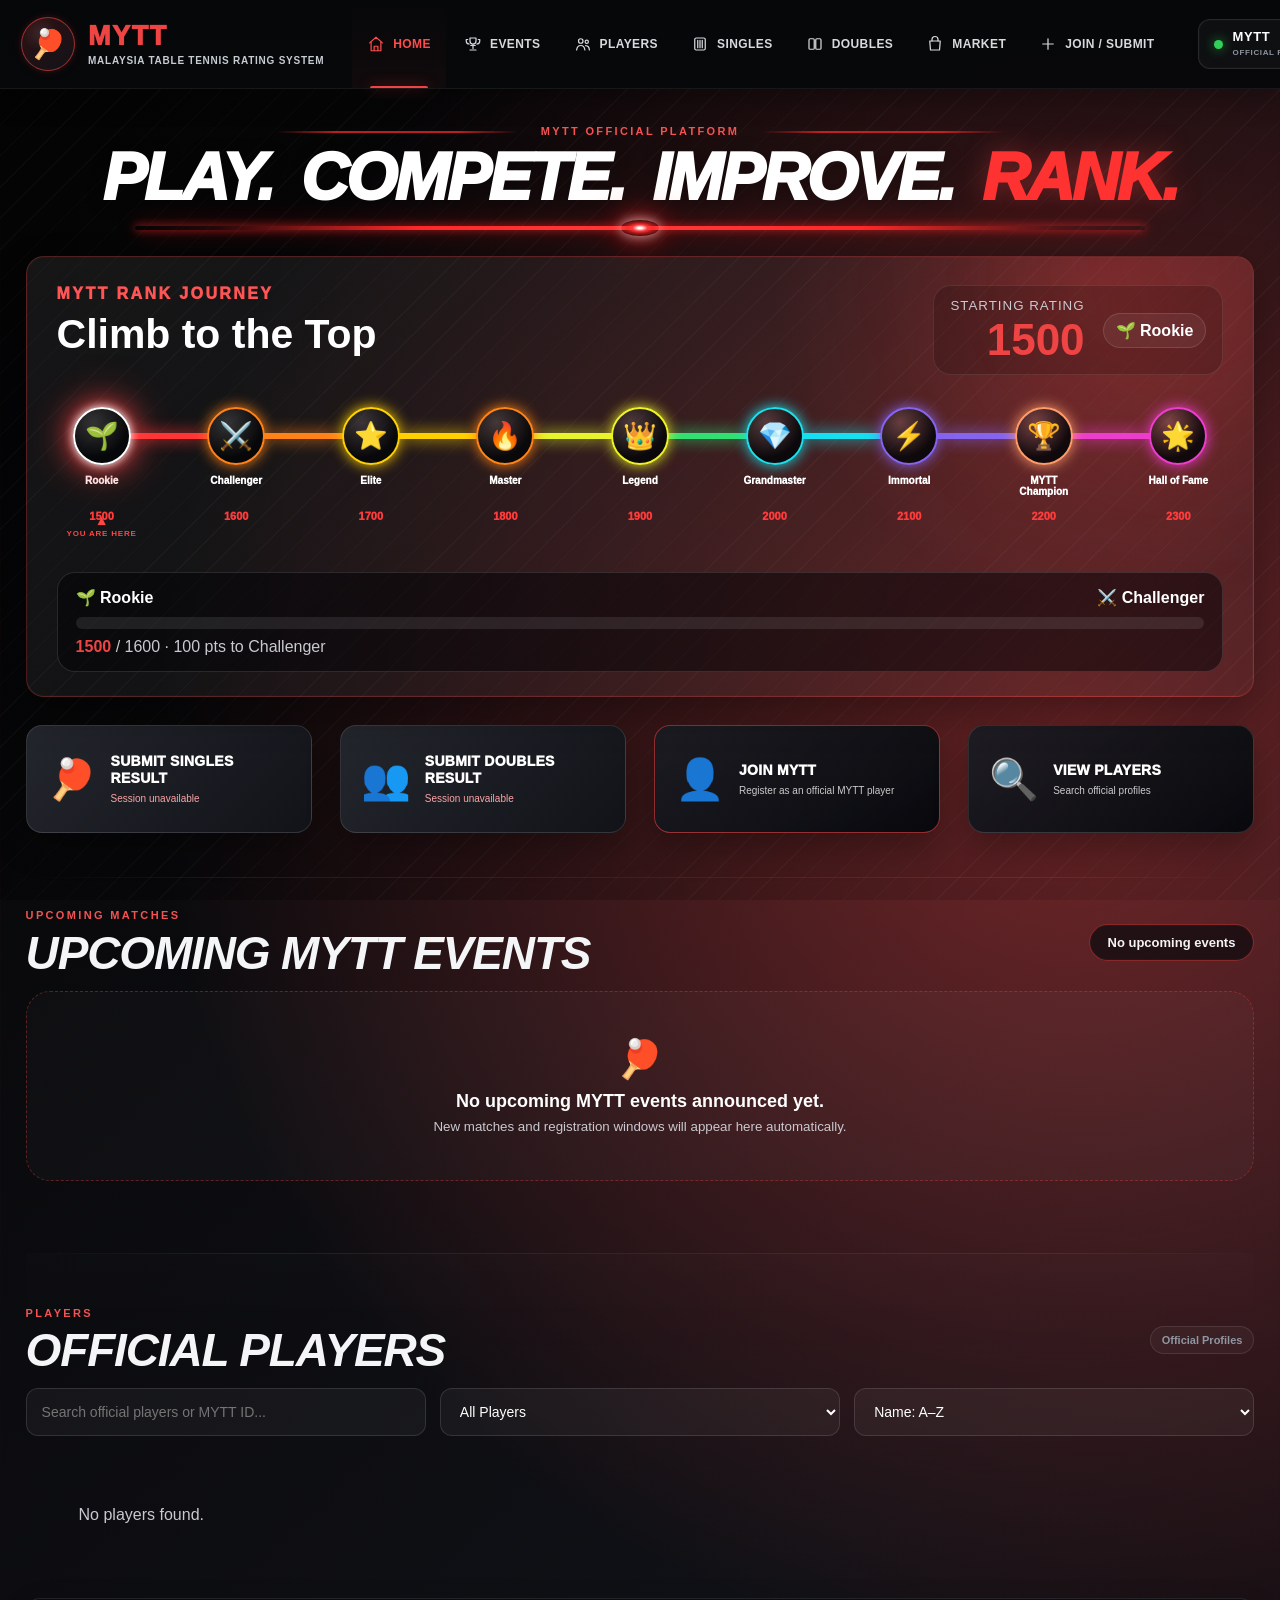
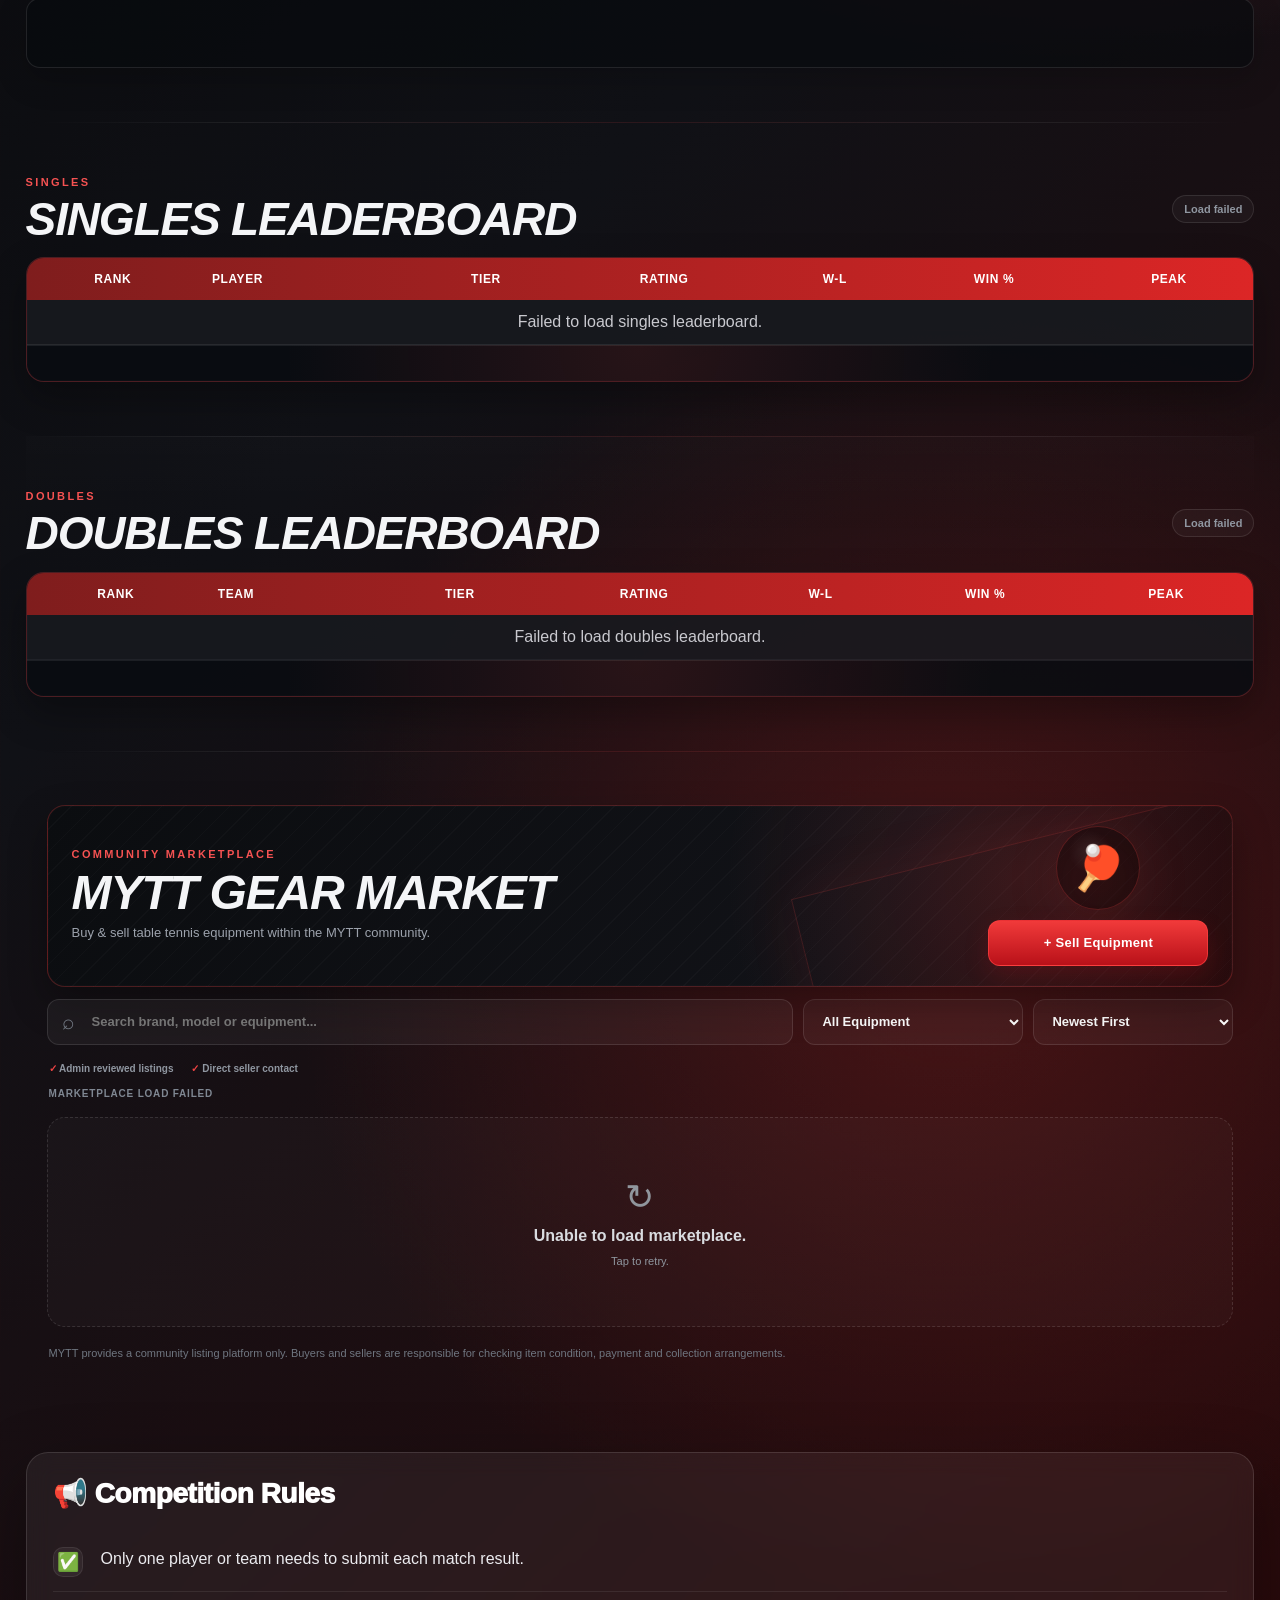
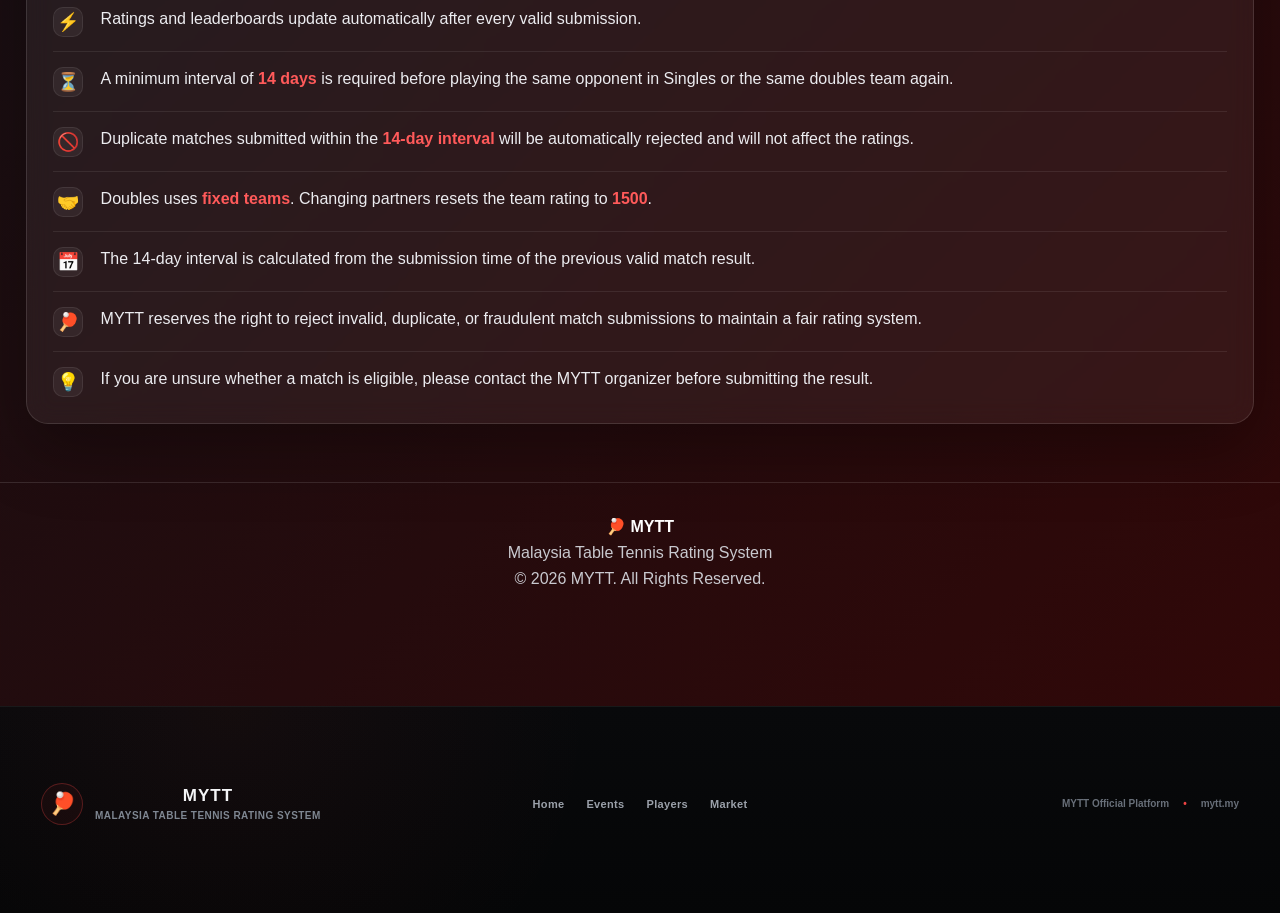
==== commit 979d348b: "Add files via upload" ====
--- a/test_event.html
+++ b/test_event.html
@@ -18,8 +18,8 @@
   <link rel="icon" type="image/png" sizes="16x16" href="/favicon-16x16.png">
   <link rel="apple-touch-icon" sizes="180x180" href="/apple-touch-icon.png">
 
-  <link rel="stylesheet" href="style.css?v=20260816-mobile-event-final-compact">
-  <link rel="stylesheet" href="marketplace.css?v=20260816-mobile-event-final-compact">
+  <link rel="stylesheet" href="style.css?v=20260816-event-v11-clean-status">
+  <link rel="stylesheet" href="marketplace.css?v=20260816-event-v11-clean-status">
 
 <style id="mytt-mobile-title-left-fix">
 @media (max-width: 768px){
@@ -1470,12 +1470,2652 @@
 }
 </style>
 
+
+<style id="mytt-mobile-event-pro-dom-v2">
+/* New mobile-only Event DOM. Desktop keeps the existing target-event layout. */
+.mobile-event-pro{display:none;}
+
+@media (max-width:768px){
+  #events.mobile-nav-page{
+    padding-top:14px !important;
+    padding-bottom:24px !important;
+  }
+
+  #events .events-section-head{
+    margin-bottom:12px !important;
+  }
+
+  #events .events-section-head h2{
+    max-width:235px !important;
+    font-size:clamp(30px,8.7vw,38px) !important;
+    line-height:.90 !important;
+    letter-spacing:-.8px !important;
+  }
+
+  #events .events-section-head .status{
+    padding:7px 10px !important;
+    font-size:10px !important;
+  }
+
+  /* The old event hero/details are completely disabled on phones. */
+  #events .target-event-shell > .target-event-hero,
+  #events .target-event-shell > .target-event-details{
+    display:none !important;
+  }
+
+  #events .target-event-shell{
+    display:block !important;
+    margin:0 !important;
+  }
+
+  #events .mobile-event-pro{
+    display:block !important;
+    width:100% !important;
+  }
+
+  #events .mobile-event-pro-hero{
+    position:relative !important;
+    overflow:hidden !important;
+    border:1px solid rgba(255,70,70,.48) !important;
+    border-radius:22px !important;
+    background:#05070b !important;
+    box-shadow:
+      0 12px 28px rgba(0,0,0,.30),
+      0 0 17px rgba(255,44,44,.10),
+      inset 0 0 0 1px rgba(255,255,255,.02) !important;
+  }
+
+  #events .mobile-event-pro-stage{
+    position:relative !important;
+    height:205px !important;
+    overflow:hidden !important;
+    background:
+      linear-gradient(90deg,rgba(5,7,11,.92) 0%,rgba(5,7,11,.68) 34%,rgba(5,7,11,.12) 70%,rgba(5,7,11,.02) 100%),
+      linear-gradient(180deg,rgba(5,7,11,.03) 0%,rgba(5,7,11,.06) 66%,rgba(5,7,11,.74) 100%),
+      url('event-rating-day-bg.jpg') 68% center / cover no-repeat !important;
+  }
+
+  #events .mobile-event-pro-stage::after{
+    content:"";
+    position:absolute;
+    inset:0;
+    pointer-events:none;
+    background:
+      linear-gradient(118deg,transparent 0 62%,rgba(255,56,56,.13) 77%,transparent 89%),
+      radial-gradient(circle at 81% 78%,rgba(255,39,39,.13),transparent 24%);
+  }
+
+  #events .mobile-event-pro-title{
+    position:absolute !important;
+    z-index:2 !important;
+    left:18px !important;
+    top:22px !important;
+    width:56% !important;
+    color:#fff !important;
+    text-transform:uppercase !important;
+    pointer-events:none !important;
+  }
+
+  #events .mobile-event-pro-title > span{
+    display:block !important;
+    margin:0 0 3px 2px !important;
+    font-family:Impact,"Arial Narrow",Arial,sans-serif !important;
+    font-size:18px !important;
+    font-style:italic !important;
+    font-weight:900 !important;
+    line-height:1 !important;
+    letter-spacing:.13em !important;
+    color:#fff !important;
+    text-shadow:0 2px 0 rgba(195,28,28,.72) !important;
+  }
+
+  #events .mobile-event-pro-title > strong{
+    display:block !important;
+    max-width:4.6ch !important;
+    margin:0 !important;
+    font-family:Impact,"Arial Narrow",Arial,sans-serif !important;
+    font-size:clamp(46px,13.2vw,62px) !important;
+    font-style:italic !important;
+    font-weight:900 !important;
+    line-height:.82 !important;
+    letter-spacing:-.035em !important;
+    color:#fff !important;
+    -webkit-text-stroke:.7px rgba(255,72,72,.70) !important;
+    text-shadow:
+      0 3px 0 rgba(123,8,12,.95),
+      0 0 15px rgba(255,35,35,.18) !important;
+  }
+
+  #events .mobile-event-pro-summary{
+    display:grid !important;
+    grid-template-columns:1fr 1.15fr .9fr !important;
+    align-items:stretch !important;
+    margin:0 12px !important;
+    border:1px solid rgba(255,255,255,.065) !important;
+    border-radius:16px !important;
+    overflow:hidden !important;
+    background:linear-gradient(180deg,rgba(10,12,17,.96),rgba(6,8,12,.98)) !important;
+  }
+
+  #events .mobile-event-pro-summary-item{
+    min-width:0 !important;
+    min-height:67px !important;
+    display:flex !important;
+    align-items:center !important;
+    gap:7px !important;
+    padding:9px 7px !important;
+    border-right:1px solid rgba(255,255,255,.07) !important;
+  }
+  #events .mobile-event-pro-summary-item:last-child{border-right:0 !important;}
+
+  #events .mobile-event-pro-summary-icon{
+    width:31px !important;
+    height:31px !important;
+    min-width:31px !important;
+    display:grid !important;
+    place-items:center !important;
+    border:1px solid rgba(255,70,70,.55) !important;
+    border-radius:10px !important;
+    color:#ff5353 !important;
+    font-size:15px !important;
+  }
+
+  #events .mobile-event-pro-live-dot{
+    width:13px !important;
+    height:13px !important;
+    min-width:13px !important;
+    border-radius:999px !important;
+    background:#25e33d !important;
+    box-shadow:0 0 12px rgba(37,227,61,.55) !important;
+  }
+
+  #events .mobile-event-pro-summary-item strong{
+    display:block !important;
+    font-size:9.5px !important;
+    line-height:1.05 !important;
+    font-weight:900 !important;
+    color:#fff !important;
+  }
+  #events .mobile-event-pro-summary-item small{
+    display:block !important;
+    margin-top:4px !important;
+    font-size:6.6px !important;
+    line-height:1.08 !important;
+    font-weight:700 !important;
+    letter-spacing:.04em !important;
+    color:rgba(255,255,255,.57) !important;
+  }
+
+  #events .mobile-event-pro-spots{
+    gap:5px !important;
+  }
+  #events .mobile-event-pro-spots > b{
+    flex:0 0 auto !important;
+    font-size:29px !important;
+    line-height:.9 !important;
+    color:#ff4b4b !important;
+    font-weight:950 !important;
+  }
+
+  #events .mobile-event-pro-action{
+    padding:12px !important;
+  }
+  #events .mobile-event-pro-register{
+    position:relative !important;
+    width:100% !important;
+    min-height:56px !important;
+    display:flex !important;
+    align-items:center !important;
+    justify-content:center !important;
+    gap:14px !important;
+    border:1px solid rgba(255,255,255,.18) !important;
+    border-radius:16px !important;
+    background:linear-gradient(180deg,#ff5050 0%,#ec2828 100%) !important;
+    color:#fff !important;
+    box-shadow:
+      0 0 0 4px rgba(255,64,64,.08),
+      0 8px 22px rgba(255,34,34,.24),
+      inset 0 0 0 1px rgba(255,255,255,.08) !important;
+    font:inherit !important;
+  }
+  #events .mobile-event-pro-register span{
+    font-size:15px !important;
+    font-weight:950 !important;
+    letter-spacing:.03em !important;
+  }
+  #events .mobile-event-pro-register b{
+    font-size:22px !important;
+  }
+  #events .mobile-event-pro-register.disabled{
+    opacity:.55 !important;
+    box-shadow:none !important;
+  }
+
+  #events .mobile-event-pro-details{
+    margin-top:12px !important;
+    padding:14px 12px 13px !important;
+    border:1px solid rgba(255,70,70,.24) !important;
+    border-radius:20px !important;
+    background:linear-gradient(180deg,rgba(8,10,15,.97),rgba(5,7,11,.99)) !important;
+    box-shadow:0 10px 24px rgba(0,0,0,.24) !important;
+  }
+
+  #events .mobile-event-pro-details-head{
+    display:flex !important;
+    align-items:center !important;
+    justify-content:space-between !important;
+    gap:8px !important;
+    margin:0 0 10px !important;
+  }
+  #events .mobile-event-pro-details-head > strong{
+    min-width:0 !important;
+    font-size:11px !important;
+    line-height:1 !important;
+    letter-spacing:.11em !important;
+    color:#ff5151 !important;
+  }
+  #events .mobile-event-pro-details-head > strong span{
+    margin-right:6px !important;
+  }
+  #events .mobile-event-pro-details-head > em{
+    flex:0 0 auto !important;
+    padding:7px 9px !important;
+    border:1px solid rgba(255,255,255,.14) !important;
+    border-radius:11px !important;
+    background:rgba(255,255,255,.03) !important;
+    font-size:9px !important;
+    font-style:normal !important;
+    font-weight:850 !important;
+    letter-spacing:.10em !important;
+    color:rgba(255,255,255,.85) !important;
+  }
+
+  #events .mobile-event-pro-detail-grid{
+    display:grid !important;
+    grid-template-columns:repeat(4,minmax(0,1fr)) !important;
+    gap:6px !important;
+  }
+  #events .mobile-event-pro-detail-card{
+    min-width:0 !important;
+    min-height:83px !important;
+    display:flex !important;
+    flex-direction:column !important;
+    align-items:center !important;
+    justify-content:flex-start !important;
+    padding:8px 4px 7px !important;
+    border:1px solid rgba(255,70,70,.18) !important;
+    border-radius:13px !important;
+    background:linear-gradient(180deg,rgba(12,14,20,.96),rgba(8,10,14,.98)) !important;
+    text-align:center !important;
+    overflow:hidden !important;
+  }
+  #events .mobile-event-pro-detail-icon{
+    width:29px !important;
+    height:29px !important;
+    min-height:29px !important;
+    display:grid !important;
+    place-items:center !important;
+    margin-bottom:5px !important;
+    border:1px solid rgba(255,69,69,.42) !important;
+    border-radius:999px !important;
+    color:#ff5151 !important;
+    font-size:14px !important;
+  }
+  #events .mobile-event-pro-detail-card small{
+    width:100% !important;
+    min-width:0 !important;
+    font-size:7px !important;
+    line-height:1 !important;
+    font-weight:850 !important;
+    letter-spacing:.07em !important;
+    color:#ff5252 !important;
+    white-space:nowrap !important;
+    overflow:hidden !important;
+    text-overflow:ellipsis !important;
+  }
+  #events .mobile-event-pro-detail-card strong{
+    width:100% !important;
+    min-width:0 !important;
+    margin-top:5px !important;
+    font-size:8.8px !important;
+    line-height:1.13 !important;
+    color:#fff !important;
+    word-break:normal !important;
+    overflow-wrap:anywhere !important;
+  }
+
+  #events .mobile-event-pro-progress{
+    margin-top:10px !important;
+    padding:10px 9px 9px !important;
+    border:1px solid rgba(255,255,255,.07) !important;
+    border-radius:13px !important;
+    background:rgba(255,255,255,.018) !important;
+  }
+  #events .mobile-event-pro-progress-head{
+    display:flex !important;
+    align-items:center !important;
+    justify-content:space-between !important;
+    gap:10px !important;
+  }
+  #events .mobile-event-pro-progress-head span{
+    font-size:8px !important;
+    font-weight:850 !important;
+    letter-spacing:.11em !important;
+    color:rgba(255,255,255,.72) !important;
+  }
+  #events .mobile-event-pro-progress-head strong{
+    font-size:11px !important;
+    color:#fff !important;
+  }
+  #events .mobile-event-pro-progress-track{
+    height:5px !important;
+    margin-top:7px !important;
+    overflow:hidden !important;
+    border-radius:999px !important;
+    background:rgba(255,255,255,.08) !important;
+  }
+  #events .mobile-event-pro-progress-track span{
+    display:block !important;
+    height:100% !important;
+    border-radius:inherit !important;
+    background:linear-gradient(90deg,#ff3434,#ff5b5b) !important;
+    box-shadow:0 0 8px rgba(255,55,55,.34) !important;
+  }
+  #events .mobile-event-pro-note{
+    display:flex !important;
+    align-items:center !important;
+    gap:7px !important;
+    margin-top:8px !important;
+  }
+  #events .mobile-event-pro-note span{
+    color:#ff5252 !important;
+    font-size:10px !important;
+  }
+  #events .mobile-event-pro-note p{
+    min-width:0 !important;
+    margin:0 !important;
+    font-size:8px !important;
+    line-height:1.2 !important;
+    color:rgba(255,255,255,.54) !important;
+  }
+}
+
+@media (max-width:390px){
+  #events .mobile-event-pro-stage{height:194px !important;}
+  #events .mobile-event-pro-title > strong{font-size:44px !important;}
+  #events .mobile-event-pro-summary-item{padding-left:5px !important;padding-right:5px !important;}
+  #events .mobile-event-pro-summary-item strong{font-size:8.8px !important;}
+  #events .mobile-event-pro-detail-grid{gap:5px !important;}
+  #events .mobile-event-pro-detail-card{padding-left:3px !important;padding-right:3px !important;}
+  #events .mobile-event-pro-detail-card strong{font-size:8.2px !important;}
+}
+</style>
+
+
+<style id="mytt-mobile-event-hero-only-v3">
+/* =========================================================
+   MOBILE EVENT HERO ONLY V3
+   Approved direction: tech red/black hero, metallic title,
+   paddle + ball visual, register CTA, 3 status cells only.
+   Event Details are intentionally omitted on mobile.
+   ========================================================= */
+@media (max-width:768px){
+  #events.mobile-nav-page{
+    padding-top:18px !important;
+    padding-bottom:26px !important;
+  }
+
+  /* Mobile heading becomes one clean kicker only. */
+  #events .events-section-head{
+    display:block !important;
+    margin:0 0 14px !important;
+  }
+  #events .events-section-head > div{
+    display:block !important;
+  }
+  #events .events-section-head .kicker{
+    display:block !important;
+    margin:0 !important;
+    font-size:12px !important;
+    font-weight:850 !important;
+    letter-spacing:.30em !important;
+    color:#ff4d4d !important;
+    text-transform:uppercase !important;
+  }
+  #events .events-section-head .kicker::after{
+    content:" EVENT";
+  }
+  #events .events-section-head h2,
+  #events .events-section-head .status{
+    display:none !important;
+  }
+
+  #events .target-event-shell > .target-event-hero,
+  #events .target-event-shell > .target-event-details{
+    display:none !important;
+  }
+  #events .target-event-shell{
+    display:block !important;
+    margin:0 !important;
+  }
+
+  #events .mobile-event-pro{
+    display:block !important;
+    width:100% !important;
+  }
+
+  #events .mobile-event-pro-hero{
+    position:relative !important;
+    min-height:410px !important;
+    overflow:hidden !important;
+    border:1px solid rgba(255,63,63,.74) !important;
+    border-radius:22px !important;
+    background:
+      radial-gradient(circle at 78% 40%,rgba(255,45,45,.18),transparent 28%),
+      linear-gradient(145deg,rgba(255,45,45,.09),transparent 30%),
+      repeating-linear-gradient(135deg,rgba(255,47,47,.08) 0 1px,transparent 1px 18px),
+      linear-gradient(180deg,#0b080b 0%,#050507 100%) !important;
+    box-shadow:
+      0 0 0 1px rgba(255,57,57,.12),
+      0 0 22px rgba(255,31,31,.18),
+      0 14px 30px rgba(0,0,0,.32) !important;
+  }
+  #events .mobile-event-pro-hero::before{
+    content:"" !important;
+    position:absolute !important;
+    inset:0 !important;
+    pointer-events:none !important;
+    background:
+      linear-gradient(128deg,transparent 0 54%,rgba(255,39,39,.18) 55% 56%,transparent 57% 100%),
+      linear-gradient(160deg,transparent 0 72%,rgba(255,45,45,.08) 73% 74%,transparent 75% 100%) !important;
+    z-index:1 !important;
+  }
+  #events .mobile-event-pro-hero::after{
+    content:"" !important;
+    position:absolute !important;
+    left:18px !important;
+    bottom:78px !important;
+    width:54% !important;
+    height:44% !important;
+    background:url('event-paddle.png') left bottom / contain no-repeat !important;
+    filter:saturate(1.08) contrast(1.04) !important;
+    pointer-events:none !important;
+    z-index:2 !important;
+  }
+
+  #events .mobile-event-pro-stage{
+    position:absolute !important;
+    inset:0 !important;
+    height:auto !important;
+    background:none !important;
+    overflow:visible !important;
+    z-index:3 !important;
+  }
+  #events .mobile-event-pro-stage::after{display:none !important;}
+
+  #events .mobile-event-pro-title{
+    position:absolute !important;
+    left:22px !important;
+    right:18px !important;
+    top:22px !important;
+    width:auto !important;
+    z-index:4 !important;
+    text-transform:uppercase !important;
+    pointer-events:none !important;
+  }
+  #events .mobile-event-pro-title > span{
+    display:block !important;
+    margin:0 0 1px 3px !important;
+    font-family:Impact,"Arial Black","Arial Narrow",sans-serif !important;
+    font-size:clamp(26px,7.4vw,34px) !important;
+    font-style:italic !important;
+    font-weight:950 !important;
+    line-height:.95 !important;
+    letter-spacing:.11em !important;
+    color:#fff !important;
+    -webkit-text-stroke:.6px rgba(255,78,78,.45) !important;
+    text-shadow:0 3px 0 rgba(117,9,12,.78),0 0 12px rgba(255,41,41,.16) !important;
+  }
+  #events .mobile-event-pro-title > strong{
+    display:block !important;
+    max-width:none !important;
+    margin:0 !important;
+    font-family:Impact,"Arial Black","Arial Narrow",sans-serif !important;
+    font-size:clamp(49px,13.8vw,70px) !important;
+    font-style:italic !important;
+    font-weight:1000 !important;
+    line-height:.82 !important;
+    letter-spacing:-.035em !important;
+    color:#fff !important;
+    -webkit-text-stroke:1px rgba(255,56,56,.76) !important;
+    text-shadow:
+      0 4px 0 rgba(112,5,10,.96),
+      0 1px 0 #fff,
+      0 0 14px rgba(255,35,35,.20) !important;
+  }
+
+  /* Register button floats on the right, like the approved mockup. */
+  #events .mobile-event-pro-action{
+    position:absolute !important;
+    top:190px !important;
+    right:20px !important;
+    width:47% !important;
+    padding:0 !important;
+    z-index:6 !important;
+  }
+  #events .mobile-event-pro-register{
+    width:100% !important;
+    min-height:82px !important;
+    display:flex !important;
+    align-items:center !important;
+    justify-content:center !important;
+    gap:14px !important;
+    padding:0 14px !important;
+    border:1px solid rgba(255,255,255,.27) !important;
+    border-radius:18px !important;
+    background:linear-gradient(180deg,#ff3939 0%,#cf1217 100%) !important;
+    color:#fff !important;
+    box-shadow:
+      0 0 0 4px rgba(255,55,55,.13),
+      inset 0 0 0 1px rgba(255,255,255,.14),
+      0 0 20px rgba(255,28,28,.48) !important;
+  }
+  #events .mobile-event-pro-register::before{
+    content:"" !important;
+    position:absolute !important;
+    inset:6px !important;
+    border:1px solid rgba(255,255,255,.14) !important;
+    border-radius:13px !important;
+    pointer-events:none !important;
+  }
+  #events .mobile-event-pro-register span{
+    font-size:15px !important;
+    font-weight:950 !important;
+    letter-spacing:.02em !important;
+  }
+  #events .mobile-event-pro-register b{
+    font-size:22px !important;
+    line-height:1 !important;
+  }
+  #events .mobile-event-pro-register.disabled{
+    opacity:.54 !important;
+    box-shadow:none !important;
+  }
+
+  /* 3 summary cells lock to the bottom of the hero. */
+  #events .mobile-event-pro-summary{
+    position:absolute !important;
+    left:16px !important;
+    right:16px !important;
+    bottom:15px !important;
+    z-index:7 !important;
+    display:grid !important;
+    grid-template-columns:1.05fr 1.18fr .92fr !important;
+    margin:0 !important;
+    overflow:hidden !important;
+    border:1px solid rgba(255,255,255,.07) !important;
+    border-radius:15px !important;
+    background:linear-gradient(180deg,rgba(9,10,14,.93),rgba(4,5,8,.96)) !important;
+    box-shadow:0 6px 16px rgba(0,0,0,.28) !important;
+  }
+  #events .mobile-event-pro-summary-item{
+    min-width:0 !important;
+    min-height:65px !important;
+    display:flex !important;
+    align-items:center !important;
+    gap:7px !important;
+    padding:8px 7px !important;
+    border-right:1px solid rgba(255,255,255,.08) !important;
+  }
+  #events .mobile-event-pro-summary-item:last-child{border-right:0 !important;}
+  #events .mobile-event-pro-summary-icon{
+    width:30px !important;
+    height:30px !important;
+    min-width:30px !important;
+    display:grid !important;
+    place-items:center !important;
+    border:1px solid rgba(255,65,65,.65) !important;
+    border-radius:9px !important;
+    color:#ff4a4a !important;
+    font-size:14px !important;
+  }
+  #events .mobile-event-pro-live-dot{
+    width:13px !important;
+    height:13px !important;
+    min-width:13px !important;
+    border-radius:999px !important;
+    background:#27e43c !important;
+    box-shadow:0 0 13px rgba(39,228,60,.70) !important;
+  }
+  #events .mobile-event-pro-summary-item strong{
+    display:block !important;
+    font-size:9.4px !important;
+    line-height:1.03 !important;
+    font-weight:900 !important;
+    color:#fff !important;
+  }
+  #events .mobile-event-pro-summary-item small{
+    display:block !important;
+    margin-top:4px !important;
+    font-size:6.5px !important;
+    line-height:1.08 !important;
+    letter-spacing:.025em !important;
+    color:rgba(255,255,255,.60) !important;
+  }
+  #events .mobile-event-pro-spots{gap:5px !important;}
+  #events .mobile-event-pro-spots > b{
+    flex:0 0 auto !important;
+    font-size:29px !important;
+    line-height:.88 !important;
+    font-weight:1000 !important;
+    color:#ff4141 !important;
+  }
+
+  /* No Event Details on mobile, by design. */
+  #events .mobile-event-pro-details{display:none !important;}
+}
+
+@media (max-width:390px){
+  #events .mobile-event-pro-hero{min-height:392px !important;}
+  #events .mobile-event-pro-title > span{font-size:23px !important;}
+  #events .mobile-event-pro-title > strong{font-size:47px !important;}
+  #events .mobile-event-pro-action{top:184px !important;right:17px !important;width:48% !important;}
+  #events .mobile-event-pro-register{min-height:76px !important;}
+  #events .mobile-event-pro-hero::after{left:14px !important;width:55% !important;bottom:78px !important;}
+  #events .mobile-event-pro-summary{left:12px !important;right:12px !important;}
+  #events .mobile-event-pro-summary-item{padding-left:5px !important;padding-right:5px !important;}
+  #events .mobile-event-pro-summary-item strong{font-size:8.6px !important;}
+}
+</style>
+
+
+<style id="mytt-event-exact-code-v4">
+/* =========================================================
+   MOBILE EVENT V4 — isolated from every legacy Event layout.
+   Matches the approved red/black tech card direction.
+   ========================================================= */
+.mytt-event-v4{display:none;}
+
+@media (max-width:768px){
+  /* Only the new V4 Event exists visually on mobile. */
+  #events .events-section-head{display:none !important;}
+  #events .target-event-shell > .mobile-event-pro,
+  #events .target-event-shell > .target-event-hero,
+  #events .target-event-shell > .target-event-details{display:none !important;}
+  #events .target-event-shell{display:block !important;margin:0 !important;}
+  #eventsGrid{display:block !important;}
+
+  #events .mytt-event-v4{
+    display:block !important;
+    width:100% !important;
+    padding:8px 0 12px !important;
+  }
+
+  #events .me4-kicker{
+    margin:0 0 14px 5px !important;
+    font-size:13px !important;
+    font-weight:850 !important;
+    letter-spacing:.30em !important;
+    color:#ff4949 !important;
+    text-transform:uppercase !important;
+  }
+
+  #events .me4-card{
+    position:relative !important;
+    width:100% !important;
+    height:472px !important;
+    overflow:hidden !important;
+    border:1px solid rgba(255,62,62,.92) !important;
+    border-radius:22px !important;
+    background:
+      radial-gradient(circle at 72% 46%,rgba(255,36,36,.20),transparent 30%),
+      linear-gradient(142deg,transparent 0 43%,rgba(255,45,45,.14) 44% 45%,transparent 46% 100%),
+      repeating-linear-gradient(135deg,rgba(255,50,50,.07) 0 1px,transparent 1px 16px),
+      linear-gradient(180deg,#09090c 0%,#050507 100%) !important;
+    box-shadow:
+      0 0 0 1px rgba(255,52,52,.14),
+      0 0 18px rgba(255,29,29,.20),
+      inset 0 0 28px rgba(255,34,34,.055),
+      0 18px 36px rgba(0,0,0,.35) !important;
+  }
+
+  #events .me4-card::before{
+    content:"" !important;
+    position:absolute !important;
+    inset:0 !important;
+    pointer-events:none !important;
+    z-index:1 !important;
+    background:
+      linear-gradient(120deg,transparent 0 62%,rgba(255,46,46,.18) 63% 64%,transparent 65% 100%),
+      radial-gradient(circle at 92% 16%,rgba(255,44,44,.18),transparent 18%) !important;
+  }
+
+  /* Metallic tournament title — CSS, not an image. */
+  #events .me4-title{
+    position:absolute !important;
+    z-index:6 !important;
+    top:24px !important;
+    left:22px !important;
+    right:18px !important;
+    pointer-events:none !important;
+    text-transform:uppercase !important;
+  }
+  #events .me4-title span{
+    display:block !important;
+    margin:0 0 1px 7px !important;
+    font-family:Impact,"Arial Black","Arial Narrow",sans-serif !important;
+    font-size:clamp(35px,9.8vw,48px) !important;
+    font-style:italic !important;
+    font-weight:900 !important;
+    line-height:.88 !important;
+    letter-spacing:.08em !important;
+    color:transparent !important;
+    background:linear-gradient(180deg,#fff 0%,#f8f8f8 40%,#b7b7b7 64%,#fff 100%) !important;
+    -webkit-background-clip:text !important;
+    background-clip:text !important;
+    -webkit-text-stroke:.8px rgba(255,255,255,.66) !important;
+    filter:drop-shadow(0 3px 0 #6b070a) drop-shadow(0 0 6px rgba(255,42,42,.52)) !important;
+  }
+  #events .me4-title strong{
+    display:block !important;
+    margin:0 !important;
+    white-space:nowrap !important;
+    font-family:Impact,"Arial Black","Arial Narrow",sans-serif !important;
+    font-size:clamp(51px,14.2vw,72px) !important;
+    font-style:italic !important;
+    font-weight:1000 !important;
+    line-height:.84 !important;
+    letter-spacing:-.045em !important;
+    color:transparent !important;
+    background:linear-gradient(180deg,#fff 0%,#f5f5f5 35%,#b1b1b1 67%,#fff 100%) !important;
+    -webkit-background-clip:text !important;
+    background-clip:text !important;
+    -webkit-text-stroke:1px rgba(255,255,255,.82) !important;
+    filter:drop-shadow(0 4px 0 #74070b) drop-shadow(0 0 7px rgba(255,38,38,.64)) !important;
+  }
+
+  /* Existing paddle asset used as artwork, blended into the tech background. */
+  #events .me4-art{
+    position:absolute !important;
+    z-index:3 !important;
+    left:14px !important;
+    bottom:88px !important;
+    width:51% !important;
+    height:42% !important;
+    background:url('event-paddle.png') center / cover no-repeat !important;
+    border-radius:18px !important;
+    -webkit-mask-image:linear-gradient(90deg,#000 0 74%,rgba(0,0,0,.76) 86%,transparent 100%),linear-gradient(180deg,#000 0 80%,rgba(0,0,0,.82) 91%,transparent 100%) !important;
+    -webkit-mask-composite:source-in !important;
+    mask-image:linear-gradient(90deg,#000 0 74%,rgba(0,0,0,.76) 86%,transparent 100%) !important;
+    filter:saturate(1.08) contrast(1.07) brightness(.97) !important;
+    box-shadow:inset 0 0 18px rgba(0,0,0,.22) !important;
+  }
+
+  #events .me4-register-wrap{
+    position:absolute !important;
+    z-index:8 !important;
+    right:22px !important;
+    top:205px !important;
+    width:46% !important;
+  }
+  #events .me4-register{
+    position:relative !important;
+    width:100% !important;
+    min-height:86px !important;
+    padding:0 15px !important;
+    display:flex !important;
+    align-items:center !important;
+    justify-content:center !important;
+    gap:12px !important;
+    border:1px solid rgba(255,255,255,.62) !important;
+    border-radius:13px !important;
+    color:#fff !important;
+    background:linear-gradient(180deg,#ff3939 0%,#c70d13 100%) !important;
+    box-shadow:
+      0 0 0 4px rgba(255,40,40,.14),
+      0 0 22px rgba(255,25,25,.55),
+      inset 0 0 0 1px rgba(255,255,255,.15) !important;
+    clip-path:polygon(6% 0,100% 0,100% 82%,94% 100%,0 100%,0 18%) !important;
+  }
+  #events .me4-register::after{
+    content:"" !important;
+    position:absolute !important;
+    inset:6px !important;
+    border:1px solid rgba(255,255,255,.20) !important;
+    border-radius:9px !important;
+    pointer-events:none !important;
+  }
+  #events .me4-register span{
+    font-size:16px !important;
+    font-weight:900 !important;
+    letter-spacing:.02em !important;
+    white-space:nowrap !important;
+  }
+  #events .me4-register b{
+    font-size:23px !important;
+    line-height:1 !important;
+  }
+  #events .me4-register.disabled{opacity:.54 !important;box-shadow:none !important;}
+
+  /* Bottom three cells exactly in one row. */
+  #events .me4-summary{
+    position:absolute !important;
+    z-index:9 !important;
+    left:0 !important;
+    right:0 !important;
+    bottom:0 !important;
+    min-height:92px !important;
+    display:grid !important;
+    grid-template-columns:1.02fr 1.08fr .95fr !important;
+    background:rgba(4,5,8,.96) !important;
+    border-top:1px solid rgba(255,64,64,.26) !important;
+  }
+  #events .me4-summary-item{
+    min-width:0 !important;
+    display:flex !important;
+    align-items:center !important;
+    gap:8px !important;
+    padding:12px 9px !important;
+    border-right:1px solid rgba(255,255,255,.10) !important;
+  }
+  #events .me4-summary-item:last-child{border-right:0 !important;}
+  #events .me4-icon{
+    width:34px !important;
+    height:34px !important;
+    min-width:34px !important;
+    color:#ff4242 !important;
+  }
+  #events .me4-icon svg{
+    display:block !important;
+    width:100% !important;
+    height:100% !important;
+    fill:none !important;
+    stroke:currentColor !important;
+    stroke-width:1.8 !important;
+    stroke-linecap:round !important;
+    stroke-linejoin:round !important;
+  }
+  #events .me4-live-dot{
+    width:15px !important;
+    height:15px !important;
+    min-width:15px !important;
+    border-radius:50% !important;
+    background:#28e53e !important;
+    box-shadow:0 0 14px rgba(40,229,62,.82) !important;
+  }
+  #events .me4-summary-item strong{
+    display:block !important;
+    font-size:10px !important;
+    line-height:1.08 !important;
+    font-weight:900 !important;
+    color:#fff !important;
+  }
+  #events .me4-summary-item small{
+    display:block !important;
+    margin-top:4px !important;
+    font-size:7px !important;
+    line-height:1.1 !important;
+    color:rgba(255,255,255,.68) !important;
+  }
+  #events .me4-spots{gap:5px !important;}
+  #events .me4-spots b{
+    flex:0 0 auto !important;
+    font-size:31px !important;
+    line-height:.9 !important;
+    color:#ff3939 !important;
+    font-weight:1000 !important;
+  }
+
+  /* Explicit user choice: no Event Details section on mobile. */
+  #events .target-event-details{display:none !important;}
+}
+
+@media (max-width:390px){
+  #events .me4-card{height:448px !important;}
+  #events .me4-title{top:22px !important;left:18px !important;}
+  #events .me4-title span{font-size:32px !important;}
+  #events .me4-title strong{font-size:52px !important;}
+  #events .me4-art{left:10px !important;width:52% !important;bottom:88px !important;}
+  #events .me4-register-wrap{right:16px !important;top:200px !important;width:48% !important;}
+  #events .me4-register{min-height:80px !important;}
+  #events .me4-register span{font-size:14px !important;}
+  #events .me4-summary-item{padding-left:6px !important;padding-right:6px !important;gap:6px !important;}
+  #events .me4-icon{width:29px !important;height:29px !important;min-width:29px !important;}
+  #events .me4-summary-item strong{font-size:8.8px !important;}
+  #events .me4-summary-item small{font-size:6.2px !important;}
+  #events .me4-spots b{font-size:28px !important;}
+}
+</style>
+
+
+<style id="mytt-event-hero-exact-v5">
+/* =========================================================
+   MYTT MOBILE EVENT V5 — HERO ONLY
+   Dedicated DOM + dedicated CSS. No legacy mobile Event UI.
+   ========================================================= */
+.mytt-event-v5{display:none;}
+
+@media (max-width:768px){
+  /* Remove every legacy mobile event heading/card/detail block. */
+  #events > .section-head,
+  #events .events-section-head,
+  #events .target-event-shell > .mytt-event-v4,
+  #events .target-event-shell > .mobile-event-pro,
+  #events .target-event-shell > .target-event-hero,
+  #events .target-event-shell > .target-event-details{
+    display:none !important;
+  }
+
+  #events{
+    padding-top:22px !important;
+  }
+  #eventsGrid{
+    display:block !important;
+    width:100% !important;
+    margin:0 !important;
+  }
+  #events .target-event-shell{
+    display:block !important;
+    margin:0 !important;
+    padding:0 !important;
+  }
+
+  #events .mytt-event-v5{
+    display:block !important;
+    width:100% !important;
+    margin:0 !important;
+    padding:0 0 16px !important;
+  }
+
+  #events .me5-kicker{
+    margin:0 0 15px 6px !important;
+    color:#ff4a4a !important;
+    font-size:13px !important;
+    font-weight:900 !important;
+    line-height:1 !important;
+    letter-spacing:.30em !important;
+    text-transform:uppercase !important;
+  }
+
+  #events .me5-card{
+    position:relative !important;
+    width:100% !important;
+    height:min(108vw,420px) !important;
+    min-height:385px !important;
+    max-height:420px !important;
+    overflow:hidden !important;
+    isolation:isolate !important;
+    border:1px solid rgba(255,66,66,.96) !important;
+    border-radius:22px !important;
+    background:
+      radial-gradient(circle at 78% 44%,rgba(255,35,35,.22),transparent 32%),
+      linear-gradient(122deg,transparent 0 58%,rgba(255,48,48,.14) 59% 60%,transparent 61% 100%),
+      repeating-linear-gradient(135deg,rgba(255,56,56,.075) 0 1px,transparent 1px 15px),
+      linear-gradient(180deg,#0a090c 0%,#050507 100%) !important;
+    box-shadow:
+      0 0 0 1px rgba(255,55,55,.14),
+      0 0 20px rgba(255,26,26,.25),
+      inset 0 0 32px rgba(255,38,38,.065),
+      0 18px 36px rgba(0,0,0,.34) !important;
+  }
+
+  #events .me5-card::before{
+    content:"" !important;
+    position:absolute !important;
+    inset:0 !important;
+    z-index:1 !important;
+    pointer-events:none !important;
+    background:
+      linear-gradient(120deg,transparent 0 54%,rgba(255,50,50,.16) 55% 56%,transparent 57% 100%),
+      radial-gradient(circle at 90% 17%,rgba(255,42,42,.17),transparent 18%),
+      repeating-linear-gradient(90deg,transparent 0 18px,rgba(255,255,255,.012) 18px 19px) !important;
+  }
+  #events .me5-card::after{
+    content:"" !important;
+    position:absolute !important;
+    inset:0 !important;
+    z-index:4 !important;
+    pointer-events:none !important;
+    background:
+      linear-gradient(180deg,rgba(0,0,0,0) 0 67%,rgba(0,0,0,.18) 73%,rgba(0,0,0,.82) 84%,rgba(0,0,0,.96) 100%) !important;
+  }
+
+  /* Metallic tournament title. */
+  #events .me5-title{
+    position:absolute !important;
+    z-index:8 !important;
+    top:24px !important;
+    left:28px !important;
+    right:10px !important;
+    pointer-events:none !important;
+    text-transform:uppercase !important;
+  }
+  #events .me5-title span,
+  #events .me5-title strong{
+    display:block !important;
+    width:max-content !important;
+    max-width:none !important;
+    margin:0 !important;
+    color:transparent !important;
+    font-family:Impact,"Arial Black","Arial Narrow",sans-serif !important;
+    font-style:italic !important;
+    font-weight:1000 !important;
+    text-transform:uppercase !important;
+    background:linear-gradient(180deg,#ffffff 0%,#ffffff 27%,#d6d6d6 46%,#9b9b9b 64%,#f4f4f4 82%,#ffffff 100%) !important;
+    -webkit-background-clip:text !important;
+    background-clip:text !important;
+    -webkit-text-stroke:1px rgba(255,255,255,.88) !important;
+    transform-origin:left center !important;
+    filter:
+      drop-shadow(0 3px 0 #6b070a)
+      drop-shadow(0 5px 0 #240204)
+      drop-shadow(0 0 7px rgba(255,38,38,.78)) !important;
+  }
+  #events .me5-title span{
+    margin-left:6px !important;
+    font-size:clamp(35px,11.2vw,50px) !important;
+    line-height:.86 !important;
+    letter-spacing:.08em !important;
+    transform:scaleX(.90) skewX(-2deg) !important;
+  }
+  #events .me5-title strong{
+    margin-top:2px !important;
+    white-space:nowrap !important;
+    font-size:clamp(52px,15.8vw,72px) !important;
+    line-height:.82 !important;
+    letter-spacing:-.025em !important;
+    transform:scaleX(.90) skewX(-2deg) !important;
+  }
+
+  /* Paddle/photo blended into the card — no visible square image panel. */
+  #events .me5-art{
+    position:absolute !important;
+    z-index:3 !important;
+    left:-4px !important;
+    bottom:76px !important;
+    width:66% !important;
+    height:55% !important;
+    background:url('event-paddle.png') left bottom / contain no-repeat !important;
+    mix-blend-mode:screen !important;
+    opacity:.97 !important;
+    filter:saturate(1.10) contrast(1.08) brightness(1.00) !important;
+    pointer-events:none !important;
+  }
+  #events .me5-art::after{
+    content:"" !important;
+    position:absolute !important;
+    inset:0 !important;
+    background:linear-gradient(90deg,transparent 0 68%,rgba(7,7,10,.55) 84%,#07070a 100%) !important;
+    pointer-events:none !important;
+  }
+
+  /* Register button sits to the right of the paddle, like the approved mockup. */
+  #events .me5-register-wrap{
+    position:absolute !important;
+    z-index:10 !important;
+    right:18px !important;
+    top:50% !important;
+    width:46% !important;
+    transform:translateY(-18%) !important;
+  }
+  #events .me5-register{
+    position:relative !important;
+    width:100% !important;
+    min-height:84px !important;
+    padding:0 12px !important;
+    display:flex !important;
+    align-items:center !important;
+    justify-content:center !important;
+    gap:10px !important;
+    border:1px solid rgba(255,255,255,.75) !important;
+    border-radius:13px !important;
+    color:#fff !important;
+    background:linear-gradient(180deg,#ff3e3e 0%,#c60d13 100%) !important;
+    box-shadow:
+      0 0 0 4px rgba(255,40,40,.14),
+      0 0 24px rgba(255,25,25,.60),
+      inset 0 0 0 1px rgba(255,255,255,.16) !important;
+    clip-path:polygon(6% 0,100% 0,100% 82%,94% 100%,0 100%,0 18%) !important;
+  }
+  #events .me5-register::after{
+    content:"" !important;
+    position:absolute !important;
+    inset:6px !important;
+    border:1px solid rgba(255,255,255,.24) !important;
+    border-radius:9px !important;
+    clip-path:inherit !important;
+    pointer-events:none !important;
+  }
+  #events .me5-register span{
+    position:relative !important;
+    z-index:1 !important;
+    font-size:15px !important;
+    font-weight:950 !important;
+    line-height:1 !important;
+    letter-spacing:.015em !important;
+    white-space:nowrap !important;
+  }
+  #events .me5-register b{
+    position:relative !important;
+    z-index:1 !important;
+    font-size:22px !important;
+    line-height:1 !important;
+  }
+  #events .me5-register.disabled{opacity:.55 !important;box-shadow:none !important;}
+
+  /* Date / registration / spots: one clean row at the bottom. */
+  #events .me5-summary{
+    position:absolute !important;
+    z-index:12 !important;
+    left:0 !important;
+    right:0 !important;
+    bottom:0 !important;
+    height:82px !important;
+    display:grid !important;
+    grid-template-columns:1fr 1.10fr 1.12fr !important;
+    background:rgba(3,4,7,.965) !important;
+    border-top:1px solid rgba(255,63,63,.30) !important;
+  }
+  #events .me5-summary-item{
+    min-width:0 !important;
+    display:flex !important;
+    align-items:center !important;
+    gap:7px !important;
+    padding:9px 7px !important;
+    border-right:1px solid rgba(255,255,255,.10) !important;
+  }
+  #events .me5-summary-item:last-child{border-right:0 !important;}
+  #events .me5-icon,
+  #events .me5-users{
+    width:29px !important;
+    height:29px !important;
+    min-width:29px !important;
+    color:#ff4343 !important;
+  }
+  #events .me5-icon svg,
+  #events .me5-users svg{
+    display:block !important;
+    width:100% !important;
+    height:100% !important;
+    fill:none !important;
+    stroke:currentColor !important;
+    stroke-width:1.8 !important;
+    stroke-linecap:round !important;
+    stroke-linejoin:round !important;
+  }
+  #events .me5-live-dot{
+    width:14px !important;
+    height:14px !important;
+    min-width:14px !important;
+    border-radius:50% !important;
+    background:#2ce445 !important;
+    box-shadow:0 0 13px rgba(44,228,69,.86) !important;
+  }
+  #events .me5-summary-item strong{
+    display:block !important;
+    margin:0 !important;
+    color:#fff !important;
+    font-size:9px !important;
+    font-weight:950 !important;
+    line-height:1.05 !important;
+  }
+  #events .me5-summary-item small{
+    display:block !important;
+    margin-top:3px !important;
+    color:rgba(255,255,255,.60) !important;
+    font-size:6.8px !important;
+    font-weight:650 !important;
+    line-height:1.08 !important;
+    letter-spacing:.035em !important;
+  }
+  #events .me5-spots{
+    gap:5px !important;
+  }
+  #events .me5-spots b{
+    flex:0 0 auto !important;
+    margin-right:1px !important;
+    color:#ff4444 !important;
+    font-size:30px !important;
+    font-weight:1000 !important;
+    line-height:.88 !important;
+  }
+}
+
+@media (max-width:390px){
+  #events .me5-card{
+    height:min(109vw,405px) !important;
+    min-height:380px !important;
+  }
+  #events .me5-title{left:22px !important;top:22px !important;}
+  #events .me5-title span{font-size:36px !important;}
+  #events .me5-title strong{font-size:54px !important;transform:scaleX(.88) skewX(-2deg) !important;}
+  #events .me5-register-wrap{right:15px !important;width:46% !important;}
+  #events .me5-register{min-height:78px !important;}
+  #events .me5-register span{font-size:13.5px !important;}
+  #events .me5-summary-item{padding-left:5px !important;padding-right:5px !important;gap:5px !important;}
+  #events .me5-icon,#events .me5-users{width:27px !important;height:27px !important;min-width:27px !important;}
+  #events .me5-summary-item strong{font-size:8.3px !important;}
+  #events .me5-summary-item small{font-size:6.2px !important;}
+  #events .me5-spots b{font-size:28px !important;}
+}
+</style>
+
+
+<style id="mytt-event-v6-clean-title-small-button">
+/* V6 — only refine the mobile event title and Register Now button. */
+@media (max-width:768px){
+  /* Cleaner metallic title: remove the busy multi-layer effects. */
+  #events .me5-title span,
+  #events .me5-title strong{
+    color:transparent !important;
+    background:linear-gradient(
+      180deg,
+      #ffffff 0%,
+      #f7f7f7 33%,
+      #cfcfcf 58%,
+      #ffffff 100%
+    ) !important;
+    -webkit-background-clip:text !important;
+    background-clip:text !important;
+    -webkit-text-stroke:.65px rgba(255,78,78,.92) !important;
+    filter:none !important;
+    text-shadow:
+      0 2px 0 rgba(96,5,8,.90),
+      0 0 5px rgba(255,45,45,.24) !important;
+  }
+
+  #events .me5-title span{
+    letter-spacing:.075em !important;
+    transform:scaleX(.92) skewX(-1deg) !important;
+  }
+  #events .me5-title strong{
+    letter-spacing:-.02em !important;
+    transform:scaleX(.92) skewX(-1deg) !important;
+  }
+
+  /* Register button: intentionally smaller and quieter. */
+  #events .me5-register-wrap{
+    right:20px !important;
+    top:52% !important;
+    width:37% !important;
+    transform:translateY(-12%) !important;
+  }
+  #events .me5-register{
+    min-height:62px !important;
+    height:62px !important;
+    padding:0 10px !important;
+    gap:7px !important;
+    border-radius:11px !important;
+    box-shadow:
+      0 0 0 2px rgba(255,40,40,.12),
+      0 0 13px rgba(255,25,25,.36),
+      inset 0 0 0 1px rgba(255,255,255,.12) !important;
+  }
+  #events .me5-register::after{
+    inset:5px !important;
+    border-radius:7px !important;
+    border-color:rgba(255,255,255,.17) !important;
+  }
+  #events .me5-register span{
+    font-size:12px !important;
+    letter-spacing:.01em !important;
+  }
+  #events .me5-register b{
+    font-size:18px !important;
+  }
+}
+
+@media (max-width:390px){
+  #events .me5-register-wrap{
+    width:36% !important;
+    right:17px !important;
+  }
+  #events .me5-register{
+    min-height:58px !important;
+    height:58px !important;
+  }
+  #events .me5-register span{font-size:11px !important;}
+  #events .me5-register b{font-size:17px !important;}
+}
+</style>
+
+<style id="mytt-event-v7-restore-v5-title">
+/* V7: restore the approved V5 tournament title exactly; keep V6 compact register CTA. */
+@media (max-width:768px){
+  #events .me5-title span,
+  #events .me5-title strong{
+    display:block !important;
+    width:max-content !important;
+    max-width:none !important;
+    margin:0 !important;
+    color:transparent !important;
+    font-family:Impact,"Arial Black","Arial Narrow",sans-serif !important;
+    font-style:italic !important;
+    font-weight:1000 !important;
+    text-transform:uppercase !important;
+    background:linear-gradient(180deg,#ffffff 0%,#ffffff 27%,#d6d6d6 46%,#9b9b9b 64%,#f4f4f4 82%,#ffffff 100%) !important;
+    -webkit-background-clip:text !important;
+    background-clip:text !important;
+    -webkit-text-stroke:1px rgba(255,255,255,.88) !important;
+    transform-origin:left center !important;
+    text-shadow:none !important;
+    filter:
+      drop-shadow(0 3px 0 #6b070a)
+      drop-shadow(0 5px 0 #240204)
+      drop-shadow(0 0 7px rgba(255,38,38,.78)) !important;
+  }
+  #events .me5-title span{
+    margin-left:6px !important;
+    font-size:clamp(35px,11.2vw,50px) !important;
+    line-height:.86 !important;
+    letter-spacing:.08em !important;
+    transform:scaleX(.90) skewX(-2deg) !important;
+  }
+  #events .me5-title strong{
+    margin-top:2px !important;
+    white-space:nowrap !important;
+    font-size:clamp(52px,15.8vw,72px) !important;
+    line-height:.82 !important;
+    letter-spacing:-.025em !important;
+    transform:scaleX(.90) skewX(-2deg) !important;
+  }
+}
+@media (max-width:390px){
+  #events .me5-title span{font-size:36px !important;}
+  #events .me5-title strong{font-size:54px !important;transform:scaleX(.88) skewX(-2deg) !important;}
+}
+</style>
+
+
+<style id="mytt-event-v9-solid-metal-title">
+/* V9 — keep V7 typography/size/3D edge exactly; remove only internal split/banding. */
+@media (max-width:768px){
+  #events .me5-title span,
+  #events .me5-title strong{
+    background:none !important;
+    -webkit-background-clip:border-box !important;
+    background-clip:border-box !important;
+    color:#f7f7f7 !important;
+    -webkit-text-fill-color:#f7f7f7 !important;
+    -webkit-text-stroke:1px rgba(255,255,255,.88) !important;
+    text-shadow:none !important;
+    filter:
+      drop-shadow(0 3px 0 #6b070a)
+      drop-shadow(0 5px 0 #240204)
+      drop-shadow(0 0 7px rgba(255,38,38,.78)) !important;
+  }
+}
+</style>
+
+
+<style id="mytt-event-v10-metal-flat-details">
+/* V10 — preserve V9 clean letters, restore smooth metal, flatten hero, add compact facts row. */
+.me10-facts{display:none;}
+
+@media (max-width:768px){
+  /* Smooth metallic fill: continuous gradient only, no hard band / split stops. */
+  #events .me5-title span,
+  #events .me5-title strong{
+    color:transparent !important;
+    -webkit-text-fill-color:transparent !important;
+    background:linear-gradient(180deg,#ffffff 0%,#f7f7f7 26%,#e7e7e7 54%,#c7c7c7 78%,#f3f3f3 100%) !important;
+    background-size:100% 100% !important;
+    background-repeat:no-repeat !important;
+    -webkit-background-clip:text !important;
+    background-clip:text !important;
+    -webkit-text-stroke:.8px rgba(255,255,255,.86) !important;
+    text-shadow:none !important;
+    filter:
+      drop-shadow(0 2px 0 #821015)
+      drop-shadow(0 4px 0 #310407)
+      drop-shadow(0 0 5px rgba(255,42,42,.48)) !important;
+  }
+
+  /* Make the hero much flatter. */
+  #events .me5-card{
+    height:350px !important;
+    min-height:350px !important;
+    max-height:350px !important;
+    border-radius:20px !important;
+  }
+
+  #events .me5-title{
+    top:17px !important;
+    left:24px !important;
+  }
+  #events .me5-title span{
+    font-size:clamp(31px,9.8vw,43px) !important;
+    line-height:.86 !important;
+  }
+  #events .me5-title strong{
+    font-size:clamp(46px,13.6vw,62px) !important;
+    line-height:.82 !important;
+  }
+
+  /* Lift paddle and button together. */
+  #events .me5-art{
+    left:2px !important;
+    bottom:69px !important;
+    width:52% !important;
+    height:48% !important;
+  }
+  #events .me5-register-wrap{
+    right:17px !important;
+    top:155px !important;
+    width:38% !important;
+    transform:none !important;
+  }
+  #events .me5-register{
+    min-height:60px !important;
+    height:60px !important;
+    padding:0 9px !important;
+    border-radius:12px !important;
+  }
+  #events .me5-register span{
+    font-size:12px !important;
+  }
+  #events .me5-register b{
+    font-size:18px !important;
+  }
+
+  /* Bottom status strip stays one row but is slightly shorter. */
+  #events .me5-summary{
+    height:68px !important;
+  }
+  #events .me5-summary-item{
+    padding:7px 6px !important;
+    gap:6px !important;
+  }
+  #events .me5-icon,
+  #events .me5-users{
+    width:25px !important;
+    height:25px !important;
+    min-width:25px !important;
+  }
+  #events .me5-live-dot{
+    width:12px !important;
+    height:12px !important;
+    min-width:12px !important;
+  }
+  #events .me5-summary-item strong{
+    font-size:8.8px !important;
+    line-height:1.05 !important;
+  }
+  #events .me5-summary-item small{
+    font-size:6.2px !important;
+    line-height:1.08 !important;
+  }
+  #events .me5-spots b{
+    font-size:27px !important;
+  }
+
+  /* Four compact facts directly under the hero, exactly one row. */
+  #events .me10-facts{
+    display:grid !important;
+    grid-template-columns:repeat(4,minmax(0,1fr)) !important;
+    gap:7px !important;
+    margin:10px 0 0 !important;
+    padding:0 !important;
+  }
+  #events .me10-fact{
+    min-width:0 !important;
+    min-height:82px !important;
+    padding:9px 6px 8px !important;
+    display:flex !important;
+    flex-direction:column !important;
+    align-items:center !important;
+    justify-content:flex-start !important;
+    text-align:center !important;
+    border:1px solid rgba(255,63,63,.28) !important;
+    border-radius:13px !important;
+    background:linear-gradient(180deg,rgba(14,12,15,.94),rgba(7,8,11,.98)) !important;
+    box-shadow:inset 0 0 18px rgba(255,35,35,.025) !important;
+  }
+  #events .me10-fact-icon{
+    width:28px !important;
+    height:28px !important;
+    display:flex !important;
+    align-items:center !important;
+    justify-content:center !important;
+    margin-bottom:5px !important;
+    border:1px solid rgba(255,60,60,.46) !important;
+    border-radius:50% !important;
+    color:#ff4a4a !important;
+    font-size:15px !important;
+    line-height:1 !important;
+    box-shadow:0 0 10px rgba(255,38,38,.12) !important;
+  }
+  #events .me10-paddle{font-size:14px !important;}
+  #events .me10-fact small{
+    display:block !important;
+    margin:0 0 4px !important;
+    color:#ff5656 !important;
+    font-size:7.5px !important;
+    line-height:1 !important;
+    font-weight:900 !important;
+    letter-spacing:.08em !important;
+    white-space:nowrap !important;
+  }
+  #events .me10-fact strong{
+    display:block !important;
+    max-width:100% !important;
+    color:#fff !important;
+    font-size:9.2px !important;
+    line-height:1.12 !important;
+    font-weight:850 !important;
+    overflow:hidden !important;
+    display:-webkit-box !important;
+    -webkit-box-orient:vertical !important;
+    -webkit-line-clamp:2 !important;
+  }
+
+  /* Keep old mobile/desktop detail block hidden on mobile; V10 facts replace it. */
+  #events .target-event-details{display:none !important;}
+}
+
+@media (max-width:390px){
+  #events .me5-card{
+    height:330px !important;
+    min-height:330px !important;
+    max-height:330px !important;
+  }
+  #events .me5-title{top:15px !important;left:20px !important;}
+  #events .me5-title span{font-size:30px !important;}
+  #events .me5-title strong{font-size:45px !important;}
+  #events .me5-art{bottom:64px !important;width:50% !important;height:45% !important;}
+  #events .me5-register-wrap{top:145px !important;right:14px !important;width:39% !important;}
+  #events .me5-register{height:56px !important;min-height:56px !important;}
+  #events .me5-summary{height:64px !important;}
+  #events .me10-facts{gap:5px !important;}
+  #events .me10-fact{min-height:78px !important;padding-left:4px !important;padding-right:4px !important;}
+  #events .me10-fact strong{font-size:8.5px !important;}
+}
+</style>
+
+
+<style id="mytt-event-v11-clean-status">
+@media (max-width:768px){
+  /* V11: remove duplicated second-line copy and keep the three summary cells readable. */
+  #events .me5-status small,
+  #events .me5-spots small{display:none !important;}
+
+  #events .me5-summary{
+    grid-template-columns:1.02fr 1.12fr .86fr !important;
+  }
+  #events .me5-status strong{
+    font-size:8.7px !important;
+    line-height:1.08 !important;
+    white-space:normal !important;
+  }
+  #events .me5-spots{
+    gap:4px !important;
+    padding-left:5px !important;
+    padding-right:4px !important;
+  }
+  #events .me5-spots b{
+    font-size:26px !important;
+    line-height:.9 !important;
+  }
+  #events .me5-spots strong{
+    font-size:8.4px !important;
+    line-height:1.02 !important;
+    white-space:normal !important;
+    overflow:visible !important;
+  }
+}
+@media (max-width:390px){
+  #events .me5-summary{grid-template-columns:1.02fr 1.1fr .88fr !important;}
+  #events .me5-summary-item strong{font-size:8px !important;}
+  #events .me5-spots b{font-size:24px !important;}
+  #events .me5-spots strong{font-size:7.8px !important;}
+}
+</style>
 </head>
-<body class="mytt-mobile-page-mode">
-<header class="site-header premium-header"><div class="premium-header-inner"><a class="premium-brand"><div class="premium-brand-mark">🏓</div><div class="premium-brand-copy"><div class="premium-brand-name">MYTT</div><div class="premium-brand-sub">Malaysia Table Tennis Rating System</div></div></a><button class="premium-mobile-toggle"><span></span><span></span><span></span></button></div></header>
-<main id="home"><section id="events" class="events-section mobile-nav-page is-mobile-page-active" data-mobile-page="events">
-<div class="section-head events-section-head"><div><p class="kicker">Upcoming Matches</p><h2>Upcoming MYTT Events</h2></div><span class="status">1 upcoming event</span></div>
-<div id="eventsGrid" class="events-grid events-count-1"><article class="target-event-shell">
-<section class="target-event-hero"><div class="target-paddle-art"></div><div class="target-hero-content"><div class="target-event-title"><span>MYTT</span><strong>RATING DAY</strong></div><div class="target-event-summary"><div class="target-summary-item target-date-summary"><span class="target-summary-icon target-calendar-icon">▦</span><div><strong>30 AUG 2026</strong><small>SUNDAY</small></div></div><div class="target-summary-item target-status-summary open"><span class="target-live-dot"></span><div><strong>REGISTRATION OPEN</strong><small>OPEN FOR REGISTRATION</small></div></div><div class="target-summary-item target-spots-summary"><b>15</b><div><strong>SPOTS REMAINING</strong><small>LIMITED SLOTS AVAILABLE</small></div></div></div></div><div class="target-hero-action"><button class="target-register-button"><span>REGISTER NOW</span><b>→</b></button></div></section>
-<section class="target-event-details"><div class="target-details-heading"><div class="target-details-title"><span>//</span><strong>OFFICIAL EVENT DETAILS</strong></div><span class="target-event-id">MYTT-E001</span></div><div class="target-tech-grid"><div class="target-tech-card"><div class="target-tech-icon target-clock">◷</div><div><small>TIME</small><strong>2:00 PM</strong></div></div><div class="target-tech-card"><div class="target-tech-icon target-pin">●</div><div><small>VENUE</small><strong>Jom Nittaku</strong></div></div><div class="target-tech-card"><div class="target-tech-icon target-ping">🏓</div><div><small>FORMAT</small><strong>Round Robin Singles</strong></div></div><div class="target-tech-card"><div class="target-tech-icon target-team">♟</div><div><small>TOTAL SPOTS</small><strong>16</strong></div></div></div><div class="target-progress-panel"><div class="target-progress-head"><span>SPOTS FILLED</span><strong>1 / 16</strong></div><div class="target-progress-track"><span style="width:6.25%"></span></div><div class="target-progress-footer"><div class="target-description"><span>✓</span><p>Official MYTT rating matches.</p></div></div></div></section>
-</article></div></section></main></body></html>+<body>
+<header class="site-header premium-header">
+  <div class="premium-header-inner">
+
+    <a class="premium-brand" href="#home" data-target="home" aria-label="MYTT Home">
+      <div class="premium-brand-mark" aria-hidden="true">🏓</div>
+      <div class="premium-brand-copy">
+        <div class="premium-brand-name">MYTT</div>
+        <div class="premium-brand-sub">Malaysia Table Tennis Rating System</div>
+      </div>
+    </a>
+
+    <nav class="premium-nav" aria-label="Primary navigation">
+      <a href="#home" class="nav-link active" data-target="home">
+        <span class="nav-icon"><svg viewBox="0 0 24 24" aria-hidden="true"><path d="M3.5 10.5 12 3l8.5 7.5"/><path d="M5.5 9.5V21h13V9.5"/><path d="M9.5 21v-6h5v6"/></svg></span>
+        <span>Home</span>
+      </a>
+
+      <a href="#events" class="nav-link" data-target="events">
+        <span class="nav-icon"><svg viewBox="0 0 24 24" aria-hidden="true"><path d="M8 4h8v4a4 4 0 0 1-8 0V4Z"/><path d="M9 14h6"/><path d="M12 12v6"/><path d="M8 20h8"/><path d="M5 6H3v2a4 4 0 0 0 4 4"/><path d="M19 6h2v2a4 4 0 0 1-4 4"/></svg></span>
+        <span>Events</span>
+      </a>
+
+      <a href="#players" class="nav-link" data-target="players">
+        <span class="nav-icon"><svg viewBox="0 0 24 24" aria-hidden="true"><circle cx="9" cy="8" r="3"/><path d="M3.5 20c.5-4 2.6-6 5.5-6s5 2 5.5 6"/><circle cx="17" cy="9" r="2.2"/><path d="M15.5 14.2c3.2.2 4.8 2 5 5.8"/></svg></span>
+        <span>Players</span>
+      </a>
+
+      <a href="#singles" class="nav-link" data-target="singles">
+        <span class="nav-icon"><svg viewBox="0 0 24 24" aria-hidden="true"><rect x="5" y="4" width="14" height="16" rx="2"/><path d="M9 7v10M12 7v10M15 7v10"/></svg></span>
+        <span>Singles</span>
+      </a>
+
+      <a href="#doubles" class="nav-link" data-target="doubles">
+        <span class="nav-icon"><svg viewBox="0 0 24 24" aria-hidden="true"><rect x="4" y="5" width="7" height="14" rx="1.5"/><rect x="13" y="5" width="7" height="14" rx="1.5"/></svg></span>
+        <span>Doubles</span>
+      </a>
+
+      <a href="#market" class="nav-link" data-target="market">
+        <span class="nav-icon"><svg viewBox="0 0 24 24" aria-hidden="true"><path d="M5 8h14l-1 12H6L5 8Z"/><path d="M8 8V6a4 4 0 0 1 8 0v2"/></svg></span>
+        <span>Market</span>
+      </a>
+
+      <a href="#submit" class="nav-link" data-target="submit">
+        <span class="nav-icon"><svg viewBox="0 0 24 24" aria-hidden="true"><path d="M12 5v14M5 12h14"/></svg></span>
+        <span>Join / Submit</span>
+      </a>
+    </nav>
+
+    <div class="premium-header-badge" aria-label="Official MYTT Platform">
+      <span class="premium-header-badge-dot"></span>
+      <div>
+        <strong>MYTT</strong>
+        <small>OFFICIAL PLATFORM</small>
+      </div>
+    </div>
+
+    <button class="premium-mobile-toggle" type="button" aria-label="Open navigation" aria-expanded="false">
+      <span></span><span></span><span></span>
+    </button>
+
+  </div>
+</header>
+
+<main id="home">
+  <section class="hero hero-home-final mobile-nav-page" data-mobile-page="home">
+    <div class="hero-top-banner">
+      <p class="kicker kicker-centered">
+        <span aria-hidden="true"></span>
+        MYTT Official Platform
+        <span aria-hidden="true"></span>
+      </p>
+
+      <h1 class="hero-title-row">
+        <span>Play.</span>
+        <span>Compete.</span>
+        <span>Improve.</span>
+        <span class="rank-word">Rank.</span>
+      </h1>
+
+      <div class="hero-neon-divider" aria-hidden="true"></div>
+    </div>
+
+    
+
+
+
+<section class="hero-rank-card-v5 hero-rank-card-final">
+      <div class="rank-card-glow"></div>
+
+      <div class="rank-card-head-v5">
+        <div>
+          <p>MYTT Rank Journey</p>
+          <h2>Climb to the Top</h2>
+        </div>
+        <div class="current-rating-v5">
+          <small>Starting Rating</small>
+          <strong>1500</strong>
+          <span>🌱 Rookie</span>
+        </div>
+      </div>
+
+      <div class="homepage-rank-road">
+        <article class="home-rank-node active tier-rookie-home">
+          <div class="home-rank-orb">🌱</div>
+          <span>Rookie</span><small>1500</small>
+          <b class="you-marker">▲<em>You are here</em></b>
+        </article>
+
+        <i class="home-rank-line line-red"></i>
+
+        <article class="home-rank-node tier-challenger-home">
+          <div class="home-rank-orb">⚔️</div>
+          <span>Challenger</span><small>1600</small>
+        </article>
+
+        <i class="home-rank-line line-orange"></i>
+
+        <article class="home-rank-node tier-elite-home">
+          <div class="home-rank-orb">⭐</div>
+          <span>Elite</span><small>1700</small>
+        </article>
+
+        <i class="home-rank-line line-gold"></i>
+
+        <article class="home-rank-node tier-master-home">
+          <div class="home-rank-orb">🔥</div>
+          <span>Master</span><small>1800</small>
+        </article>
+
+        <i class="home-rank-line line-yellow"></i>
+
+        <article class="home-rank-node tier-legend-home">
+          <div class="home-rank-orb">👑</div>
+          <span>Legend</span><small>1900</small>
+        </article>
+
+        <i class="home-rank-line line-green"></i>
+
+        <article class="home-rank-node tier-grandmaster-home">
+          <div class="home-rank-orb">💎</div>
+          <span>Grandmaster</span><small>2000</small>
+        </article>
+
+        <i class="home-rank-line line-cyan"></i>
+
+        <article class="home-rank-node tier-immortal-home">
+          <div class="home-rank-orb">⚡</div>
+          <span>Immortal</span><small>2100</small>
+        </article>
+
+        <i class="home-rank-line line-purple"></i>
+
+        <article class="home-rank-node tier-champion-home">
+          <div class="home-rank-orb">🏆</div>
+          <span>MYTT Champion</span><small>2200</small>
+        </article>
+
+        <i class="home-rank-line line-pink"></i>
+
+        <article class="home-rank-node tier-hof-home">
+          <div class="home-rank-orb">🌟</div>
+          <span>Hall of Fame</span><small>2300</small>
+        </article>
+      </div>
+
+      <div class="hero-progress-card">
+        <div class="hero-progress-head">
+          <strong>🌱 Rookie</strong>
+          <strong>⚔️ Challenger</strong>
+        </div>
+        <div class="hero-progress-track"><span style="width:0%"></span></div>
+        <p><b>1500</b> / 1600 · 100 pts to Challenger</p>
+      </div>
+    </section>
+
+    <div id="submit" class="cta-grid cta-grid-home-final">
+      <a id="singlesSubmitCta" class="cta cta-red" href="#submit" data-open-singles-form aria-haspopup="dialog">
+        <span>🏓</span>
+        <div>
+          <strong>Submit Singles Result</strong>
+          <small id="singlesSubmitCtaText">Checking active match session…</small>
+        </div>
+      </a>
+
+      <a id="doublesSubmitCta" class="cta cta-dark" href="#submit" data-open-doubles-form aria-haspopup="dialog">
+        <span>👥</span>
+        <div>
+          <strong>Submit Doubles Result</strong>
+          <small id="doublesSubmitCtaText">Checking active doubles session…</small>
+        </div>
+      </a>
+
+      <a id="joinMyttCta" class="cta cta-dark cta-join-highlight" href="#submit" data-open-join-form aria-haspopup="dialog">
+        <span>👤</span>
+        <div>
+          <strong>Join MYTT</strong>
+          <small>Register as an official MYTT player</small>
+        </div>
+      </a>
+
+      <a class="cta cta-dark" href="#players">
+        <span>🔍</span>
+        <div>
+          <strong>View Players</strong>
+          <small>Search official profiles</small>
+        </div>
+      </a>
+    </div>
+  </section>
+
+
+
+<section id="events" class="events-section mobile-nav-page" data-mobile-page="events">
+    <div class="section-head events-section-head">
+      <div>
+        <p class="kicker">Upcoming Matches</p>
+        <h2>Upcoming MYTT Events</h2>
+      </div>
+      <span id="eventsStatus" class="status">Checking events...</span>
+    </div>
+
+    <div id="eventsGrid" class="events-grid" aria-live="polite">
+      <div class="event-empty-state">
+        <span>🏓</span>
+        <strong>Loading upcoming MYTT events...</strong>
+      </div>
+    </div>
+  </section>
+
+  <section id="players" class="players-section mobile-nav-page" data-mobile-page="players">
+    <div class="section-head"><div><p class="kicker">Players</p><h2>Official Players</h2></div><span class="status">Official Profiles</span></div>
+    <div class="players-toolbar">
+      <input id="playersSearch" type="search" placeholder="Search official players or MYTT ID..." autocomplete="off">
+
+      <select id="playersFilter" aria-label="Filter players">
+        <option value="all">All Players</option>
+        <option value="approved">Approved Only</option>
+        <option value="leaderboard">Leaderboard Players</option>
+      </select>
+
+      <select id="playersSort" aria-label="Sort players">
+        <option value="name-asc" selected>Name: A–Z</option>
+        <option value="name-desc">Name: Z–A</option>
+        <option value="rating-desc">Rating: High to Low</option>
+        <option value="rating-asc">Rating: Low to High</option>
+        <option value="rank-asc">Leaderboard Rank</option>
+      </select>
+    </div>
+
+    <div id="playersGrid" class="players-grid"><p class="loading">Loading players...</p></div>
+    <div id="playersPagination" class="players-pagination" aria-label="Players pages"></div>
+  </section>
+
+  <section id="singles" class="board-section mobile-nav-page" data-mobile-page="singles">
+    <div class="section-head"><div><p class="kicker">Singles</p><h2>Singles Leaderboard</h2></div><span id="singlesStatus" class="status">Loading...</span></div>
+    <div class="board-card">
+      <div class="table-scroll"><table>
+        <thead><tr><th>Rank</th><th>Player</th><th>Tier</th><th>Rating</th><th>W-L</th><th>Win %</th><th>Peak</th></tr></thead>
+        <tbody id="singlesBody"><tr><td colspan="7" class="loading">Loading singles leaderboard...</td></tr></tbody>
+      </table></div>
+      <div id="singlesLeaderboardControls" class="leaderboard-expand-controls"></div>
+    </div>
+  </section>
+
+  <section id="doubles" class="board-section mobile-nav-page" data-mobile-page="doubles">
+    <div class="section-head"><div><p class="kicker">Doubles</p><h2>Doubles Leaderboard</h2></div><span id="doublesStatus" class="status">Loading...</span></div>
+    <div class="board-card">
+      <div class="table-scroll"><table>
+        <thead><tr><th>Rank</th><th>Team</th><th>Tier</th><th>Rating</th><th>W-L</th><th>Win %</th><th>Peak</th></tr></thead>
+        <tbody id="doublesBody"><tr><td colspan="7" class="loading">Loading doubles leaderboard...</td></tr></tbody>
+      </table></div>
+      <div id="doublesLeaderboardControls" class="leaderboard-expand-controls"></div>
+    </div>
+  </section>
+
+<section id="market" class="mytt-market-section mobile-nav-page" data-mobile-page="market">
+    <div class="mytt-market-hero">
+      <div class="mytt-market-hero-copy">
+        <p class="kicker">Community Marketplace</p>
+        <h2>MYTT Gear Market</h2>
+        <p class="mytt-market-subtitle">Buy &amp; sell table tennis equipment within the MYTT community.</p>
+      </div>
+
+      <div class="mytt-market-hero-action">
+        <span class="mytt-market-hero-icon">🏓</span>
+        <button id="myttMarketSellButton" class="mytt-market-sell-button" type="button">
+          + Sell Equipment
+        </button>
+      </div>
+    </div>
+
+    <div class="mytt-market-toolbar" aria-label="Marketplace filters">
+      <label class="mytt-market-search-wrap">
+        <span aria-hidden="true">⌕</span>
+        <input id="myttMarketSearch" type="search" placeholder="Search brand, model or equipment..." autocomplete="off">
+      </label>
+      <select id="myttMarketCategory" aria-label="Filter by category">
+        <option value="all">All Equipment</option>
+        <option value="Complete Racket">Complete Racket</option>
+        <option value="Blade">Blade</option>
+        <option value="Rubber">Rubber</option>
+        <option value="Shoes">Shoes</option>
+        <option value="Apparel">Apparel</option>
+        <option value="Bag">Bag</option>
+        <option value="Accessories">Accessories</option>
+        <option value="Other">Other</option>
+      </select>
+      <select id="myttMarketSort" aria-label="Sort marketplace listings">
+        <option value="newest">Newest First</option>
+        <option value="price-low">Price: Low to High</option>
+        <option value="price-high">Price: High to Low</option>
+      </select>
+    </div>
+
+    <div class="mytt-market-info-strip">
+      <span>✓ Admin reviewed listings</span>
+      <span>✓ Direct seller contact</span>
+    </div>
+
+    <div id="myttMarketStatus" class="mytt-market-status" aria-live="polite">Loading marketplace...</div>
+    <div id="myttMarketGrid" class="mytt-market-grid" aria-live="polite">
+      <div class="mytt-market-empty">
+        <span>🏓</span>
+        <strong>Loading equipment listings...</strong>
+      </div>
+    </div>
+
+    <p class="mytt-market-disclaimer">MYTT provides a community listing platform only. Buyers and sellers are responsible for checking item condition, payment and collection arrangements.</p>
+  </section>
+
+
+
+  <section id="submitPage" class="submit-hub-section mobile-nav-page" data-mobile-page="submit" aria-labelledby="submitPageTitle">
+    <div class="section-head submit-hub-head">
+      <div>
+        <p class="kicker">Join / Submit</p>
+        <h2 id="submitPageTitle">MYTT Actions</h2>
+      </div>
+      <span class="status">Official Forms</span>
+    </div>
+
+    <div class="submit-hub-grid">
+      <button class="submit-hub-card submit-hub-card-primary" type="button" data-open-singles-form>
+        <span class="submit-hub-icon">🏓</span>
+        <span class="submit-hub-copy">
+          <strong>Submit Singles Result</strong>
+          <small id="mobileSinglesSubmitText">Open current singles submission</small>
+        </span>
+        <b>→</b>
+      </button>
+
+      <button class="submit-hub-card" type="button" data-open-doubles-form>
+        <span class="submit-hub-icon">👥</span>
+        <span class="submit-hub-copy">
+          <strong>Submit Doubles Result</strong>
+          <small id="mobileDoublesSubmitText">Open current doubles submission</small>
+        </span>
+        <b>→</b>
+      </button>
+
+      <button class="submit-hub-card submit-hub-card-join" type="button" data-open-join-form>
+        <span class="submit-hub-icon">👤</span>
+        <span class="submit-hub-copy">
+          <strong>Join MYTT</strong>
+          <small>Register as an official MYTT player</small>
+        </span>
+        <b>→</b>
+      </button>
+    </div>
+
+    <div class="submit-hub-note">
+      <span>✓</span>
+      <p>Use the official MYTT forms above. Submissions are reviewed before they are accepted or published.</p>
+    </div>
+  </section>
+
+
+  <section id="notice" class="info-grid info-grid-single">
+  <article class="info-card rules-card">
+    <h3>📢 Competition Rules</h3>
+
+    <div class="rule-item">
+      <span class="icon">✅</span>
+      <span>Only one player or team needs to submit each match result.</span>
+    </div>
+
+    <div class="rule-item">
+      <span class="icon">⚡</span>
+      <span>Ratings and leaderboards update automatically after every valid submission.</span>
+    </div>
+
+    <div class="rule-item">
+      <span class="icon">⏳</span>
+      <span>A minimum interval of <strong>14 days</strong> is required before playing the same opponent in Singles or the same doubles team again.</span>
+    </div>
+
+    <div class="rule-item">
+      <span class="icon">🚫</span>
+      <span>Duplicate matches submitted within the <strong>14-day interval</strong> will be automatically rejected and will not affect the ratings.</span>
+    </div>
+
+    <div class="rule-item">
+      <span class="icon">🤝</span>
+      <span>Doubles uses <strong>fixed teams</strong>. Changing partners resets the team rating to <strong>1500</strong>.</span>
+    </div>
+
+    <div class="rule-item">
+      <span class="icon">📅</span>
+      <span>The 14-day interval is calculated from the submission time of the previous valid match result.</span>
+    </div>
+
+    <div class="rule-item">
+      <span class="icon">🏓</span>
+      <span>MYTT reserves the right to reject invalid, duplicate, or fraudulent match submissions to maintain a fair rating system.</span>
+    </div>
+
+    <div class="rule-item">
+      <span class="icon">💡</span>
+      <span>If you are unsure whether a match is eligible, please contact the MYTT organizer before submitting the result.</span>
+    </div>
+  </article>
+</section>
+</main>
+
+
+<div id="eventRegistrationModal" class="result-modal hidden" aria-hidden="true">
+  <div class="result-modal-backdrop" data-close-event-registration></div>
+
+  <section class="result-modal-card event-registration-modal-card"
+           role="dialog"
+           aria-modal="true"
+           aria-labelledby="eventRegistrationTitle">
+
+    <button class="result-modal-close"
+            type="button"
+            data-close-event-registration
+            aria-label="Close event registration">×</button>
+
+    <div class="result-form-head">
+      <p class="kicker">MYTT Event Registration</p>
+      <h2 id="eventRegistrationTitle">Register for Event</h2>
+      <p>Submit your registration for the selected MYTT event. Your entry will be recorded as pending until MYTT admin review.</p>
+    </div>
+
+    <div id="eventRegistrationSummary" class="event-registration-summary">
+      <div>
+        <small>Selected Event</small>
+        <strong id="eventRegistrationEventName">MYTT Event</strong>
+      </div>
+      <div class="event-registration-summary-meta">
+        <span id="eventRegistrationDate">📅 —</span>
+        <span id="eventRegistrationVenue">📍 —</span>
+      </div>
+    </div>
+
+    <form id="eventRegistrationForm"
+          class="result-form event-registration-form"
+          action="https://script.google.com/macros/s/AKfycbxFeSz9bn7LmnvcMDYIQnbsCdvD6dPnf3hEADE4JjWQ3UHzaTO_nVtjj3ABnGlz7fillA/exec"
+          method="POST"
+          target="eventRegistrationSubmitFrame"
+          novalidate>
+
+      <input id="eventRegistrationSubmissionId" type="hidden" name="submissionId">
+      <input id="eventRegistrationEventId" type="hidden" name="eventId">
+
+      <div class="result-player-grid">
+        <label class="result-field">
+          <span>Player Name <em>Required</em></span>
+          <input id="eventRegistrationPlayerName"
+                 name="playerName"
+                 type="text"
+                 list="eventPlayerSuggestions"
+                 placeholder="Your player name"
+                 maxlength="80"
+                 autocomplete="name"
+                 required>
+          <datalist id="eventPlayerSuggestions"></datalist>
+        </label>
+
+        <label class="result-field">
+          <span>MYTT ID <small>Optional</small></span>
+          <input id="eventRegistrationMyttId"
+                 name="myttId"
+                 type="text"
+                 placeholder="e.g. MYTT0001"
+                 maxlength="40"
+                 autocomplete="off">
+        </label>
+      </div>
+
+      <div class="result-player-grid">
+        <label class="result-field">
+          <span>Category <em>Required</em></span>
+          <select id="eventRegistrationCategory" name="category" required>
+            <option value="">Select category</option>
+          </select>
+        </label>
+
+        <label id="eventDoublesPartnerField" class="result-field hidden">
+          <span>Doubles Partner <em>Required for Doubles</em></span>
+          <input id="eventRegistrationDoublesPartner"
+                 name="doublesPartner"
+                 type="text"
+                 list="eventPlayerSuggestions"
+                 placeholder="Partner name"
+                 maxlength="80"
+                 autocomplete="off">
+        </label>
+      </div>
+
+      <label class="result-field">
+        <span>Contact Number <em>Required</em></span>
+        <input id="eventRegistrationContact"
+               name="contactNumber"
+               type="tel"
+               placeholder="e.g. 012-3456789"
+               maxlength="40"
+               autocomplete="tel"
+               required>
+      </label>
+
+      <label class="result-field">
+        <span>Notes <small>Optional</small></span>
+        <textarea id="eventRegistrationNotes"
+                  name="notes"
+                  rows="3"
+                  maxlength="500"
+                  placeholder="Anything MYTT should know?"></textarea>
+      </label>
+
+      <div id="eventRegistrationFormStatus"
+           class="result-form-status"
+           aria-live="polite"></div>
+
+      <button id="eventRegistrationSubmitButton"
+              class="result-submit"
+              type="submit">Submit Registration</button>
+
+      <p class="result-form-note">
+        Registration does not guarantee a confirmed slot until MYTT admin review.
+        Pending and approved entries count toward event capacity.
+      </p>
+    </form>
+
+    <div id="eventRegistrationSuccessState" class="join-success-state hidden">
+      <div class="join-success-icon">✓</div>
+      <h3>Registration Received</h3>
+      <p id="eventRegistrationSuccessText">
+        Your registration has been received and is now pending MYTT admin review and approval.
+      </p>
+    </div>
+
+    <iframe id="eventRegistrationSubmitFrame"
+            name="eventRegistrationSubmitFrame"
+            class="result-submit-frame"
+            title="MYTT event registration submission"></iframe>
+  </section>
+</div>
+
+
+<div id="singlesFormModal" class="result-modal hidden" aria-hidden="true">
+  <div class="result-modal-backdrop" data-close-singles-form></div>
+  <section class="result-modal-card" role="dialog" aria-modal="true" aria-labelledby="singlesFormTitle">
+    <button class="result-modal-close" type="button" data-close-singles-form aria-label="Close singles result form">×</button>
+
+    <div class="result-form-head">
+      <p class="kicker">MYTT Match Submission</p>
+      <h2 id="singlesFormTitle">Submit Singles Result</h2>
+      <p>Only players listed in the current MYTT Active Players session can submit a result. Choose both players, the winner and final score.</p>
+    </div>
+
+    <div id="singlesClosedState" class="result-session-state result-session-hidden" aria-live="polite">
+      <div class="result-session-lock">🔒</div>
+      <h3 id="singlesClosedTitle">Result Submission Closed</h3>
+      <p id="singlesClosedText">No active MYTT match session is currently available.</p>
+    </div>
+
+    <form id="singlesResultForm"
+          class="result-form"
+          action="https://script.google.com/macros/s/AKfycbz24rx6NLZ_FLRft5mUcGbRBbqiofs4Ai0tuU_S58ZgCK9LVf9Q3TT1aQSzDLA6YVDfbQ/exec"
+          method="POST"
+          target="singlesSubmitFrame"
+          novalidate>
+      <input id="singlesSubmissionId" type="hidden" name="submissionId">
+
+      <label class="result-field">
+        <span>Match Date</span>
+        <input id="singlesMatchDate" name="matchDate" type="date" required>
+      </label>
+
+      <div class="result-player-grid">
+        <div class="result-field">
+          <span>Player A</span>
+          <div class="player-picker" data-picker="A">
+            <input id="playerASearch" class="result-player-search" type="search" placeholder="Search player..." autocomplete="off" aria-autocomplete="list">
+            <input id="playerAValue" type="hidden" name="playerA">
+            <div id="playerAMenu" class="player-picker-menu hidden" role="listbox"></div>
+          </div>
+        </div>
+
+        <div class="result-field">
+          <span>Player B</span>
+          <div class="player-picker" data-picker="B">
+            <input id="playerBSearch" class="result-player-search" type="search" placeholder="Search opponent..." autocomplete="off" aria-autocomplete="list">
+            <input id="playerBValue" type="hidden" name="playerB">
+            <div id="playerBMenu" class="player-picker-menu hidden" role="listbox"></div>
+          </div>
+        </div>
+      </div>
+
+      <div class="result-field">
+        <span>Winner</span>
+        <input id="winnerValue" type="hidden" name="winner">
+        <div id="winnerChoices" class="choice-row winner-choices">
+          <p class="result-hint">Select Player A and Player B first.</p>
+        </div>
+      </div>
+
+      <div class="result-field">
+        <span>Final Score</span>
+        <input id="scoreValue" type="hidden" name="matchScore">
+        <div class="choice-row score-choices">
+          <button type="button" class="result-choice" data-score="3-0">3–0</button>
+          <button type="button" class="result-choice" data-score="3-1">3–1</button>
+          <button type="button" class="result-choice" data-score="3-2">3–2</button>
+        </div>
+      </div>
+
+      <div id="singlesFormStatus" class="result-form-status" aria-live="polite"></div>
+
+      <button id="singlesSubmitButton" class="result-submit" type="submit">Submit Result</button>
+      <p class="result-form-note">Only current Active Players are eligible. MYTT will confirm whether the result is accepted or rejected before showing the final status.</p>
+    </form>
+
+    <iframe id="singlesSubmitFrame" name="singlesSubmitFrame" class="result-submit-frame" title="Singles result submission"></iframe>
+  </section>
+</div>
+
+
+
+<div id="joinFormModal" class="result-modal hidden" aria-hidden="true">
+  <div class="result-modal-backdrop" data-close-join-form></div>
+  <section class="result-modal-card join-modal-card" role="dialog" aria-modal="true" aria-labelledby="joinFormTitle">
+    <button class="result-modal-close" type="button" data-close-join-form aria-label="Close Join MYTT form">×</button>
+
+    <div class="result-form-head">
+      <p class="kicker">MYTT Player Registration</p>
+      <h2 id="joinFormTitle">Join MYTT</h2>
+      <p>Register your player profile for MYTT. Your submission will be reviewed before your MYTT ID and public player profile are activated.</p>
+    </div>
+
+    <form id="joinMyttForm"
+          class="result-form join-form"
+          action="https://script.google.com/macros/s/AKfycbyMF13I7EuIuSExNl-mCgVgIAW1GQwa6o7gujC-eby0sgBphKxb2vrNTV5tlivDKU0faQ/exec"
+          method="POST"
+          target="joinSubmitFrame"
+          novalidate>
+      <input id="joinSubmissionId" type="hidden" name="submissionId">
+      <input id="joinPhotoData" type="hidden" name="photoData">
+      <input id="joinPhotoName" type="hidden" name="photoName">
+      <input id="joinPhotoType" type="hidden" name="photoType">
+
+      <label class="result-field">
+        <span>Player Name <em>Required</em></span>
+        <input id="joinPlayerName" name="playerName" type="text" placeholder="Your player name" maxlength="80" autocomplete="name" required>
+      </label>
+
+      <div class="result-player-grid">
+        <div class="result-field">
+          <span>Grip Style <em>Required</em></span>
+          <select id="joinGripStyle" name="gripStyle" required>
+            <option value="">Select grip style</option>
+            <option value="Shakehand">Shakehand</option>
+            <option value="Penhold">Penhold</option>
+          </select>
+        </div>
+
+        <div class="result-field">
+          <span>Playing Hand <em>Required</em></span>
+          <select id="joinPlayingHand" name="playingHand" required>
+            <option value="">Select playing hand</option>
+            <option value="Right-handed">Right-handed</option>
+            <option value="Left-handed">Left-handed</option>
+          </select>
+        </div>
+      </div>
+
+      <div class="join-section">
+        <div class="join-section-head">
+          <h3>Equipment</h3>
+          <p>Required — if you don’t know the exact model, simply enter the brand name.</p>
+        </div>
+
+        <label class="result-field">
+          <span>Blade <em>Required</em></span>
+          <input id="joinBlade" name="blade" type="text" placeholder="e.g. Butterfly Viscaria or Butterfly" maxlength="120" required>
+        </label>
+
+        <div class="result-player-grid">
+          <label class="result-field">
+            <span>Forehand Rubber <em>Required</em></span>
+            <input id="joinForehandRubber" name="forehandRubber" type="text" placeholder="e.g. Dignics 09C or Butterfly" maxlength="120" required>
+          </label>
+
+          <label class="result-field">
+            <span>Backhand Rubber <em>Required</em></span>
+            <input id="joinBackhandRubber" name="backhandRubber" type="text" placeholder="e.g. Dignics 05 or Butterfly" maxlength="120" required>
+          </label>
+        </div>
+      </div>
+
+      <div class="result-field">
+        <span>Profile Photo <em>Required</em></span>
+        <div class="join-photo-guideline" role="note" aria-label="Profile photo guidelines">
+          <span class="join-photo-guideline-icon" aria-hidden="true">!</span>
+          <span class="join-photo-guideline-copy">
+            <strong>A clear and authentic profile photo is required.</strong>
+            <em>Avatars, group photos, heavily filtered or unclear images will be automatically rejected.</em>
+          </span>
+        </div>
+        <label class="join-photo-picker" for="joinProfilePhoto">
+          <span class="join-photo-icon">📷</span>
+          <span class="join-photo-copy">
+            <strong id="joinPhotoLabel">Choose profile photo</strong>
+            <small>JPG, PNG or WebP · max 4 MB</small>
+          </span>
+        </label>
+        <input id="joinProfilePhoto" class="join-photo-input" type="file" accept="image/jpeg,image/png,image/webp" required>
+        <div id="joinPhotoPreviewWrap" class="join-photo-preview-wrap hidden">
+          <img id="joinPhotoPreview" class="join-photo-preview" alt="Profile photo preview">
+          <button id="joinRemovePhoto" class="join-remove-photo" type="button">Remove photo</button>
+        </div>
+      </div>
+
+      <label class="join-consent">
+        <input id="joinConsent" name="consent" type="checkbox" value="yes" required>
+        <span>I agree that MYTT may publish my player profile, rating, match statistics, profile photo and equipment information on the official MYTT website.</span>
+      </label>
+
+      <div id="joinFormStatus" class="result-form-status" aria-live="polite"></div>
+
+      <button id="joinSubmitButton" class="result-submit" type="submit">Submit Registration</button>
+
+      <p class="result-form-note">Submitting this form does not activate your profile immediately. MYTT will review the registration before assigning a MYTT ID and publishing the player profile.</p>
+    </form>
+
+    <div id="joinSuccessState" class="join-success-state hidden">
+      <div class="join-success-icon">✓</div>
+      <h3>Registration Received</h3>
+      <p>Your registration has been received and is now pending MYTT admin review and approval.</p>
+    </div>
+
+    <iframe id="joinSubmitFrame" name="joinSubmitFrame" class="result-submit-frame" title="Join MYTT registration submission"></iframe>
+  </section>
+</div>
+
+<div id="doublesFormModal" class="result-modal hidden" aria-hidden="true">
+  <div class="result-modal-backdrop" data-close-doubles-form></div>
+  <section class="result-modal-card" role="dialog" aria-modal="true" aria-labelledby="doublesFormTitle">
+    <button class="result-modal-close" type="button" data-close-doubles-form aria-label="Close doubles result form">×</button>
+
+    <div class="result-form-head">
+      <p class="kicker">MYTT Match Submission</p>
+      <h2 id="doublesFormTitle">Submit Doubles Result</h2>
+      <p>Only teams listed in the current MYTT Active Doubles Teams session can submit a result. Choose both teams, the winner and final score.</p>
+    </div>
+
+    <div id="doublesClosedState" class="result-session-state result-session-hidden" aria-live="polite">
+      <div class="result-session-lock">🔒</div>
+      <h3 id="doublesClosedTitle">Result Submission Closed</h3>
+      <p id="doublesClosedText">No active MYTT Doubles match session is currently available.</p>
+    </div>
+
+    <form id="doublesResultForm"
+          class="result-form"
+          action="https://script.google.com/macros/s/AKfycbyZpeTiK4R31KME890Xh29TbGnbSZ5ACl8XYaWNiUPLvtjjEBSs43eSUwfq3VMdKPnK7A/exec"
+          method="POST"
+          target="doublesSubmitFrame"
+          novalidate>
+      <input id="doublesSubmissionId" type="hidden" name="submissionId">
+
+      <label class="result-field">
+        <span>Match Date</span>
+        <input id="doublesMatchDate" name="matchDate" type="date" required>
+      </label>
+
+      <div class="result-player-grid">
+        <div class="result-field">
+          <span>Team A</span>
+          <div class="player-picker">
+            <input id="teamASearch" class="result-player-search" type="search" placeholder="Search active team..." autocomplete="off" aria-autocomplete="list">
+            <input id="teamAValue" type="hidden" name="teamA">
+            <div id="teamAMenu" class="player-picker-menu hidden" role="listbox"></div>
+          </div>
+        </div>
+
+        <div class="result-field">
+          <span>Team B</span>
+          <div class="player-picker">
+            <input id="teamBSearch" class="result-player-search" type="search" placeholder="Search opponent team..." autocomplete="off" aria-autocomplete="list">
+            <input id="teamBValue" type="hidden" name="teamB">
+            <div id="teamBMenu" class="player-picker-menu hidden" role="listbox"></div>
+          </div>
+        </div>
+      </div>
+
+      <div class="result-field">
+        <span>Winner</span>
+        <input id="doublesWinnerValue" type="hidden" name="winner">
+        <div id="doublesWinnerChoices" class="choice-row winner-choices">
+          <p class="result-hint">Select Team A and Team B first.</p>
+        </div>
+      </div>
+
+      <div class="result-field">
+        <span>Final Score</span>
+        <input id="doublesScoreValue" type="hidden" name="matchScore">
+        <div class="choice-row score-choices">
+          <button type="button" class="result-choice" data-doubles-score="3-0">3–0</button>
+          <button type="button" class="result-choice" data-doubles-score="3-1">3–1</button>
+          <button type="button" class="result-choice" data-doubles-score="3-2">3–2</button>
+        </div>
+      </div>
+
+      <div id="doublesFormStatus" class="result-form-status" aria-live="polite"></div>
+
+      <button id="doublesSubmitButton" class="result-submit" type="submit">Submit Result</button>
+      <p class="result-form-note">Only current Active Doubles Teams are eligible. MYTT will confirm whether the result is accepted or rejected before showing the final status.</p>
+    </form>
+
+    <iframe id="doublesSubmitFrame" name="doublesSubmitFrame" class="result-submit-frame" title="Doubles result submission"></iframe>
+  </section>
+</div>
+
+<div id="myttMarketSellModal" class="mytt-market-modal hidden" aria-hidden="true">
+  <div class="mytt-market-modal-backdrop" data-close-market-sell></div>
+  <section class="mytt-market-modal-card" role="dialog" aria-modal="true" aria-labelledby="myttMarketSellTitle">
+    <button class="mytt-market-modal-close" type="button" data-close-market-sell aria-label="Close sell equipment form">×</button>
+
+    <div class="mytt-market-modal-head">
+      <p class="kicker">MYTT Gear Market</p>
+      <h2 id="myttMarketSellTitle">Sell Equipment</h2>
+      <p>Listings are reviewed by MYTT before they appear publicly. Only registered MYTT players should submit equipment for sale.</p>
+    </div>
+
+    <form id="myttMarketSellForm" class="mytt-market-form" method="POST" target="myttMarketSubmitFrame" novalidate>
+      <input id="myttMarketSubmissionId" name="submissionId" type="hidden">
+      <input id="myttMarketPhotoCount" name="photoCount" type="hidden" value="0">
+      <input id="myttMarketPhotoData" name="photoData" type="hidden">
+      <input id="myttMarketPhotoName" name="photoName" type="hidden">
+      <input id="myttMarketPhotoType" name="photoType" type="hidden">
+      <input id="myttMarketPhotoData2" name="photoData2" type="hidden">
+      <input id="myttMarketPhotoName2" name="photoName2" type="hidden">
+      <input id="myttMarketPhotoType2" name="photoType2" type="hidden">
+      <input id="myttMarketPhotoData3" name="photoData3" type="hidden">
+      <input id="myttMarketPhotoName3" name="photoName3" type="hidden">
+      <input id="myttMarketPhotoType3" name="photoType3" type="hidden">
+      <input id="myttMarketPhotoData4" name="photoData4" type="hidden">
+      <input id="myttMarketPhotoName4" name="photoName4" type="hidden">
+      <input id="myttMarketPhotoType4" name="photoType4" type="hidden">
+      <input id="myttMarketPhotoData5" name="photoData5" type="hidden">
+      <input id="myttMarketPhotoName5" name="photoName5" type="hidden">
+      <input id="myttMarketPhotoType5" name="photoType5" type="hidden">
+
+      <div class="mytt-market-field-grid two">
+        <label class="mytt-market-field">
+          <span>MYTT ID <em>Required</em></span>
+          <input id="myttMarketSellerId" name="myttId" type="text" placeholder="e.g. MYTT0001" maxlength="20" autocomplete="off" required>
+        </label>
+        <label class="mytt-market-field">
+          <span>Seller Name <em>Required</em></span>
+          <input id="myttMarketSellerName" name="sellerName" type="text" placeholder="Name shown on your MYTT profile" maxlength="80" autocomplete="name" required>
+        </label>
+      </div>
+
+      <div class="mytt-market-field-grid two">
+        <label class="mytt-market-field">
+          <span>Category <em>Required</em></span>
+          <select id="myttMarketSellCategory" name="category" required>
+            <option value="">Select category</option>
+            <option value="Complete Racket">Complete Racket</option>
+            <option value="Blade">Blade</option>
+            <option value="Rubber">Rubber</option>
+            <option value="Shoes">Shoes</option>
+            <option value="Apparel">Apparel</option>
+            <option value="Bag">Bag</option>
+            <option value="Accessories">Accessories</option>
+            <option value="Other">Other</option>
+          </select>
+        </label>
+        <label class="mytt-market-field">
+          <span>Condition <em>Required</em></span>
+          <select id="myttMarketCondition" name="condition" required>
+            <option value="">Select condition</option>
+            <option value="New">New</option>
+            <option value="Like New">Like New</option>
+            <option value="Good">Good</option>
+            <option value="Fair">Fair</option>
+          </select>
+        </label>
+      </div>
+
+      <div class="mytt-market-field-grid two">
+        <label class="mytt-market-field">
+          <span>Brand <em>Required</em></span>
+          <input id="myttMarketBrand" name="brand" type="text" placeholder="e.g. Butterfly" maxlength="60" required>
+        </label>
+        <label class="mytt-market-field">
+          <span>Model / Item Name <em>Required</em></span>
+          <input id="myttMarketModel" name="model" type="text" placeholder="e.g. Viscaria" maxlength="100" required>
+        </label>
+      </div>
+
+      <div class="mytt-market-field-grid two">
+        <label class="mytt-market-field">
+          <span>Price (RM) <em>Required</em></span>
+          <input id="myttMarketPrice" name="price" type="number" min="1" max="99999" step="1" placeholder="e.g. 450" required>
+        </label>
+        <label class="mytt-market-field">
+          <span>Location <em>Required</em></span>
+          <input id="myttMarketLocation" name="location" type="text" placeholder="e.g. Kuala Lumpur" maxlength="80" required>
+        </label>
+      </div>
+
+      <label class="mytt-market-field">
+        <span>Description <em>Required</em></span>
+        <textarea id="myttMarketDescription" name="description" rows="4" maxlength="800" placeholder="Condition details, age, reason for selling, included items, etc." required></textarea>
+      </label>
+
+      <label class="mytt-market-field">
+        <span>WhatsApp / Contact Number <em>Required</em></span>
+        <input id="myttMarketContact" name="contact" type="tel" placeholder="e.g. +60123456789" maxlength="30" autocomplete="tel" required>
+        <small>Your number is used to create the Contact Seller button on approved listings.</small>
+      </label>
+
+      <div class="mytt-market-field">
+        <span>Item Photos <em>Required</em></span>
+        <div class="mytt-market-photo-note">
+          <strong>Upload 1–5 clear photos of the actual item.</strong>
+          <small>The first photo becomes the listing cover. Show both sides and any wear or damage clearly. Stock photos, unrelated images or unclear photos may be rejected.</small>
+        </div>
+        <label class="mytt-market-photo-picker" for="myttMarketPhoto">
+          <span>📷</span>
+          <span>
+            <strong id="myttMarketPhotoLabel">Choose up to 5 item photos</strong>
+            <small>JPG, PNG or WebP · up to 5 photos · max 8 MB each</small>
+          </span>
+        </label>
+        <input id="myttMarketPhoto" class="mytt-market-photo-input" type="file" accept="image/jpeg,image/png,image/webp" multiple required>
+        <div id="myttMarketPhotoPreviewWrap" class="mytt-market-photo-preview-wrap hidden">
+          <div id="myttMarketPhotoPreviewGrid" class="mytt-market-photo-preview-grid"></div>
+          <div class="mytt-market-photo-preview-actions">
+            <small>Photo 1 is the cover image.</small>
+            <button id="myttMarketRemovePhoto" type="button">Remove all photos</button>
+          </div>
+        </div>
+      </div>
+
+      <label class="mytt-market-consent">
+        <input id="myttMarketConsent" name="consent" type="checkbox" value="yes" required>
+        <span>I confirm that this listing is accurate and I agree that MYTT may publish the listing, seller name, MYTT ID and contact button on the MYTT website.</span>
+      </label>
+
+      <div id="myttMarketFormStatus" class="mytt-market-form-status" aria-live="polite"></div>
+      <button id="myttMarketSubmitButton" class="mytt-market-submit" type="submit">Submit Listing for Review</button>
+      <p class="mytt-market-form-note">Submitting a listing does not publish it immediately. MYTT admin approval is required first.</p>
+    </form>
+
+    <div id="myttMarketSuccess" class="mytt-market-success hidden">
+      <div>✓</div>
+      <h3>Listing Received</h3>
+      <p>Your equipment listing is pending MYTT admin review.</p>
+    </div>
+
+    <iframe id="myttMarketSubmitFrame" name="myttMarketSubmitFrame" class="mytt-market-submit-frame" title="Marketplace listing submission"></iframe>
+  </section>
+</div>
+
+
+
+<div id="myttMarketDetailModal" class="mytt-market-modal hidden" aria-hidden="true">
+  <div class="mytt-market-modal-backdrop" data-close-market-detail></div>
+  <section class="mytt-market-modal-card mytt-market-detail-card" role="dialog" aria-modal="true" aria-labelledby="myttMarketDetailTitle">
+    <button class="mytt-market-modal-close" type="button" data-close-market-detail aria-label="Close equipment details">×</button>
+    <div id="myttMarketDetailContent"></div>
+  </section>
+</div>
+
+
+
+<div id="profileModal" class="modal hidden">
+  <div class="modal-backdrop" data-close-modal></div>
+  <div class="modal-card">
+    <button class="modal-close" data-close-modal aria-label="Close profile">×</button>
+    <div id="profileContent"></div>
+  </div>
+</div>
+
+<footer><strong>🏓 MYTT</strong><span>Malaysia Table Tennis Rating System</span><span>© 2026 MYTT. All Rights Reserved.</span></footer>
+
+<script>
+window.MYTT = {
+  singlesCsv: "https://docs.google.com/spreadsheets/d/e/2PACX-1vSXGQ-Pfqt9eY3wGYsSdbvEUtzhi3CeeBvGe06j3e5jXOkucz2vTtaQ7SbQTJu_qdwRfBYxNoqmi6R2/pub?gid=0&single=true&output=csv",
+  doublesCsv: "https://docs.google.com/spreadsheets/d/e/2PACX-1vSluDdRh-2MZW7emwK5wqPgFH-DUEgtWHbLcoZbThrl4rCEJOD25ztXK15S7_MPibRKNee5W0Y9GCY0/pub?gid=20383104&single=true&output=csv",
+  playerDbCsv: "https://docs.google.com/spreadsheets/d/e/2PACX-1vQVFMviJw4bvH24DESoH7oOsBgk5xHNSZ5PMrW--UPOwFilVx8PDlq06khW70NHjPzEwYXDKe2D5OKB/pub?gid=508447017&single=true&output=csv",
+  matchResultsCsv: "https://docs.google.com/spreadsheets/d/e/2PACX-1vSXGQ-Pfqt9eY3wGYsSdbvEUtzhi3CeeBvGe06j3e5jXOkucz2vTtaQ7SbQTJu_qdwRfBYxNoqmi6R2/pub?gid=909390526&single=true&output=csv",
+  activePlayersCsv: "https://docs.google.com/spreadsheets/d/e/2PACX-1vSXGQ-Pfqt9eY3wGYsSdbvEUtzhi3CeeBvGe06j3e5jXOkucz2vTtaQ7SbQTJu_qdwRfBYxNoqmi6R2/pub?gid=1293054635&single=true&output=csv",
+  activeDoublesTeamsCsv: "https://docs.google.com/spreadsheets/d/e/2PACX-1vSluDdRh-2MZW7emwK5wqPgFH-DUEgtWHbLcoZbThrl4rCEJOD25ztXK15S7_MPibRKNee5W0Y9GCY0/pub?gid=642146116&single=true&output=csv",
+  singlesWebAppUrl: "https://script.google.com/macros/s/AKfycbz24rx6NLZ_FLRft5mUcGbRBbqiofs4Ai0tuU_S58ZgCK9LVf9Q3TT1aQSzDLA6YVDfbQ/exec",
+  doublesWebAppUrl: "https://script.google.com/macros/s/AKfycbyZpeTiK4R31KME890Xh29TbGnbSZ5ACl8XYaWNiUPLvtjjEBSs43eSUwfq3VMdKPnK7A/exec",
+  joinWebAppUrl: "https://script.google.com/macros/s/AKfycbyMF13I7EuIuSExNl-mCgVgIAW1GQwa6o7gujC-eby0sgBphKxb2vrNTV5tlivDKU0faQ/exec",
+  eventsCsvUrl: "https://docs.google.com/spreadsheets/d/e/2PACX-1vS1_V7xQmPWSbB-slp4q_aYqBiVZLqEMQiakRBSRSbU1SG18eX8ahkpvcQTVk7qlPqCL7Ggd8bKiZpe/pub?gid=935869480&single=true&output=csv",
+  eventsGvizUrl: "https://docs.google.com/spreadsheets/d/1WFX7yzKVeu4qVx86MFl6LPPo7yf075tHmsZldO9Rpsk/gviz/tq?gid=935869480",
+  // Same-origin page fallback data. This is only used if both live Google sources fail.
+  // It is still passed through the normal event-date/status logic, so it will expire naturally.
+  eventsFallbackRows: [
+    ["MYTT-E001","MYTT Rating Day","2026-08-30","2:00 PM","Jom Nittaku","Round Robin Singles","16","2026-08-28","Open","Official MYTT rating matches.","1"]
+  ],
+  eventsWebAppUrl: "https://script.google.com/macros/s/AKfycbxFeSz9bn7LmnvcMDYIQnbsCdvD6dPnf3hEADE4JjWQ3UHzaTO_nVtjj3ABnGlz7fillA/exec",
+  marketplaceWebAppUrl: "https://script.google.com/macros/s/AKfycbzsbA7txcX5n7i-my-hVKbX79BQvF--DeU58E-638P6U-HaUaaGRi2P-igQK3UwfNdtaw/exec"
+};
+</script>
+<script src="app.js?v=20260816-event-v11-clean-status"></script>
+<script src="marketplace.js?v=20260816-event-v11-clean-status"></script>
+<footer class="mytt-footer">
+  <div class="mytt-footer-inner">
+    <div class="mytt-footer-brand">
+      <div class="mytt-footer-mark">🏓</div>
+      <div>
+        <strong>MYTT</strong>
+        <span>Malaysia Table Tennis Rating System</span>
+      </div>
+    </div>
+    <nav class="mytt-footer-nav" aria-label="Footer navigation">
+      <a href="#home">Home</a>
+      <a href="#events">Events</a>
+      <a href="#players">Players</a>
+      <a href="#market">Market</a>
+    </nav>
+    <div class="mytt-footer-meta">
+      <span>MYTT Official Platform</span>
+      <span>mytt.my</span>
+    </div>
+  </div>
+</footer>
+</body>
+</html>
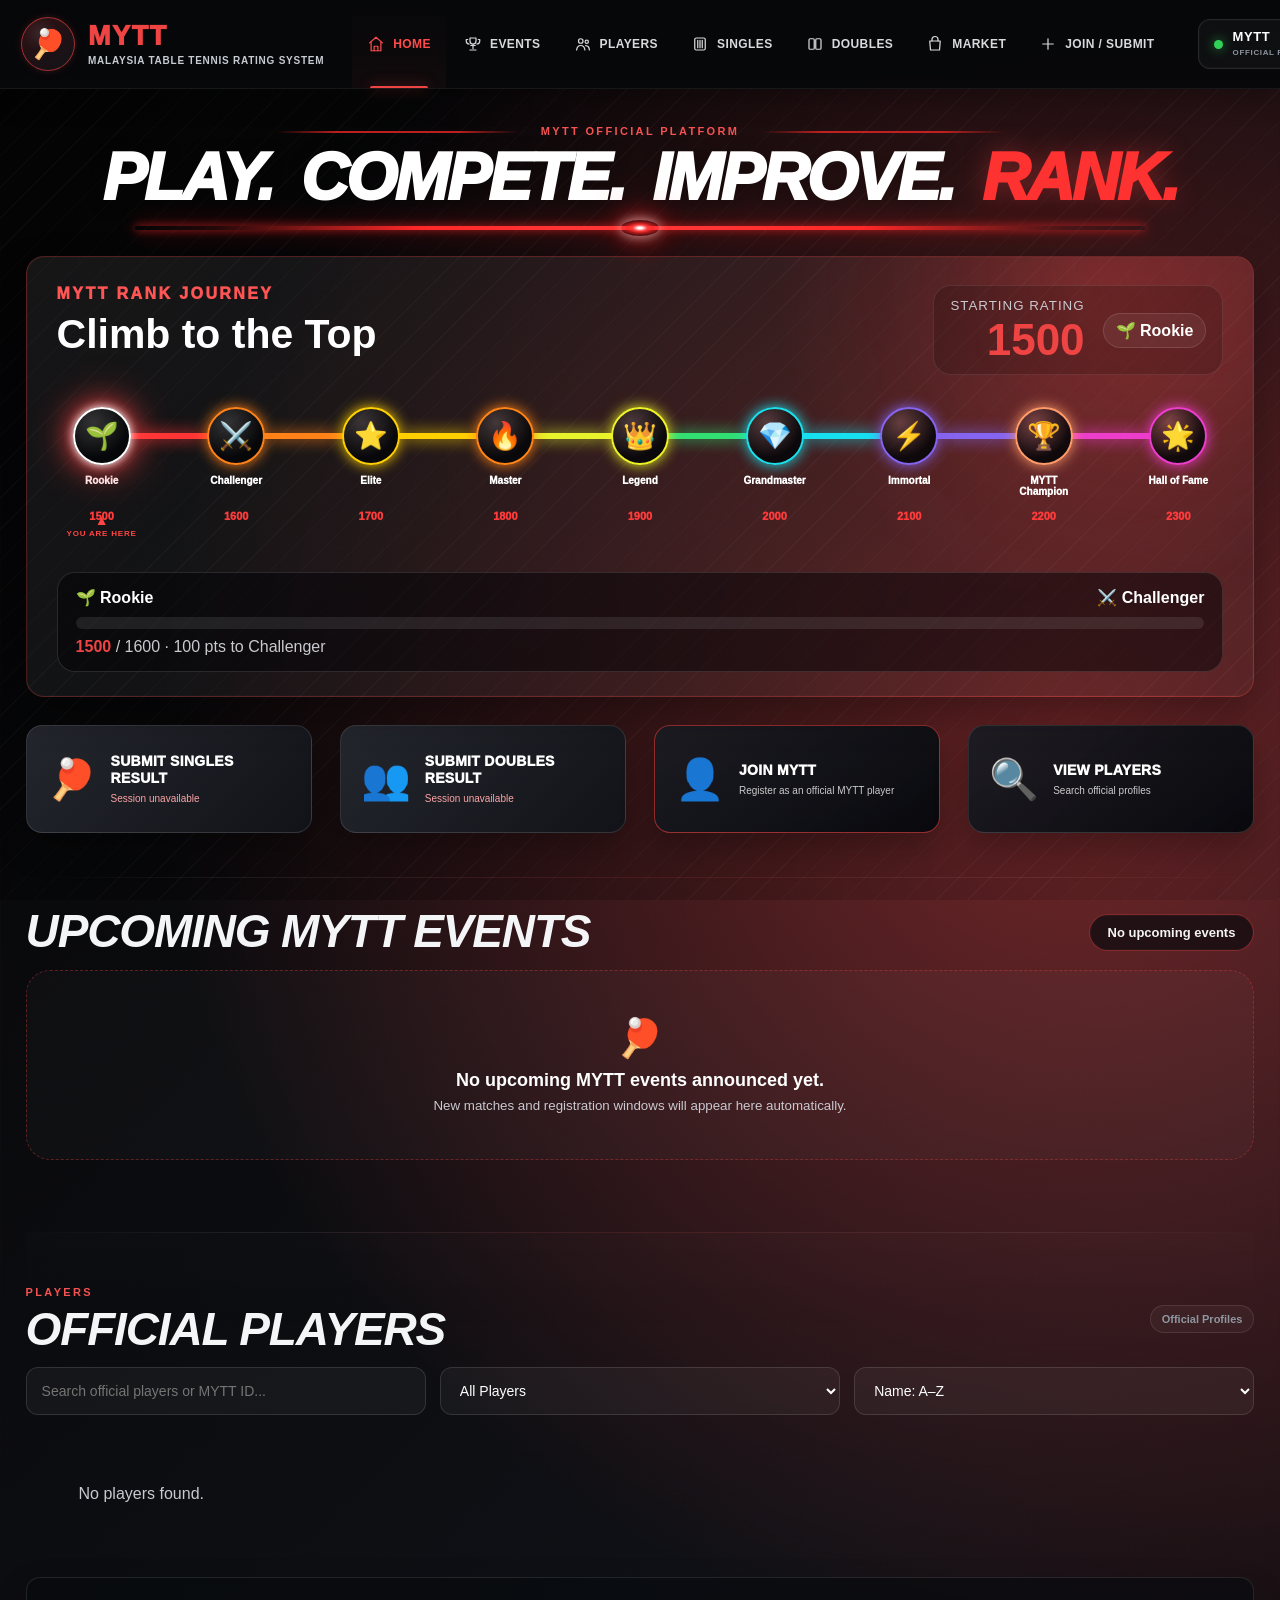
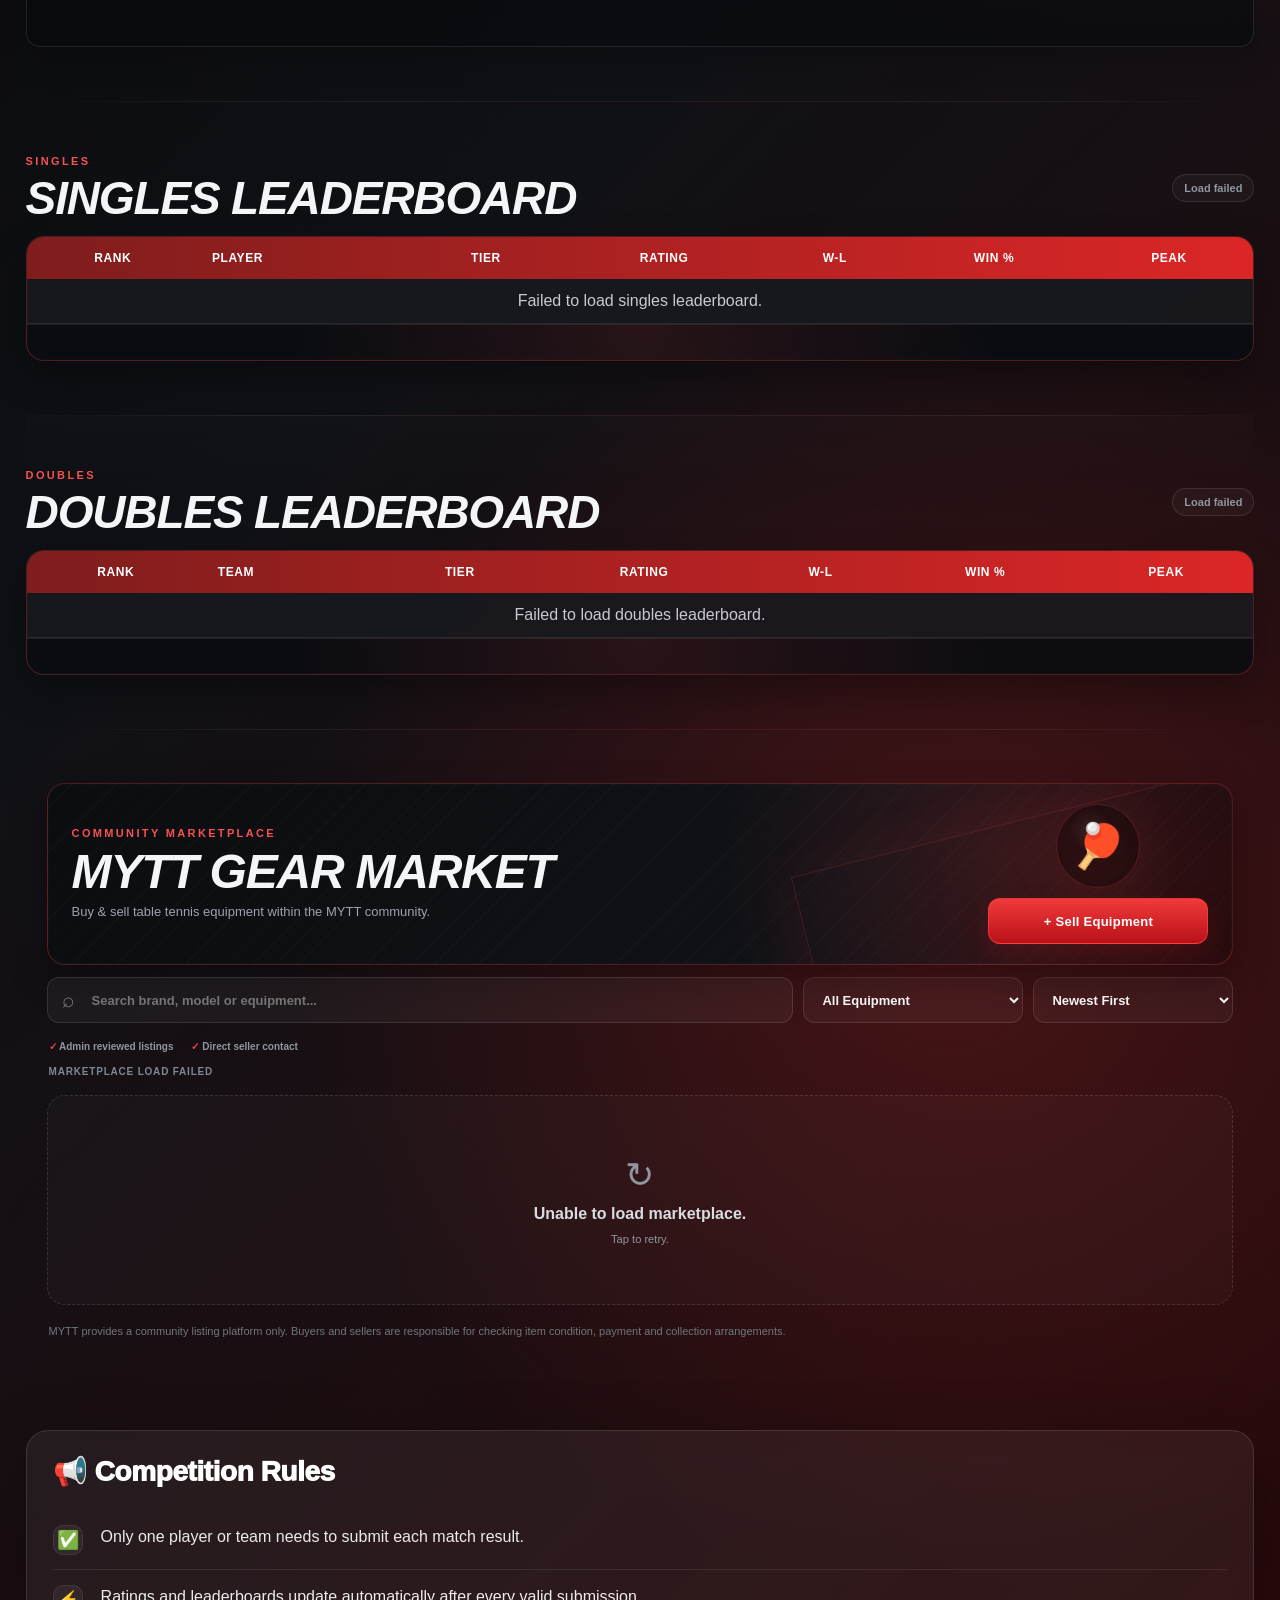
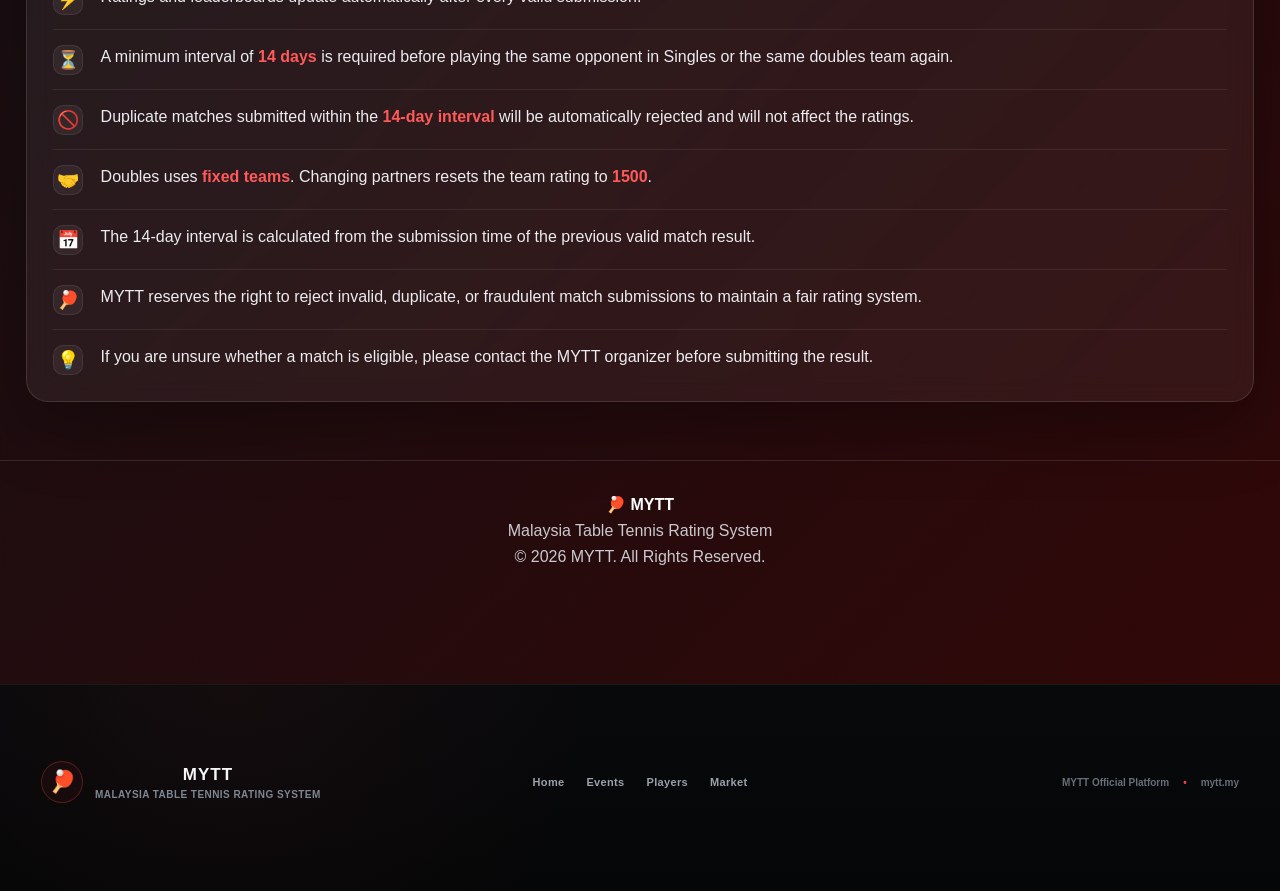
==== commit 42dc0bc7: "Add files via upload" ====
--- a/test_event.html
+++ b/test_event.html
@@ -18,8 +18,8 @@
   <link rel="icon" type="image/png" sizes="16x16" href="/favicon-16x16.png">
   <link rel="apple-touch-icon" sizes="180x180" href="/apple-touch-icon.png">
 
-  <link rel="stylesheet" href="style.css?v=20260816-event-v11-clean-status">
-  <link rel="stylesheet" href="marketplace.css?v=20260816-event-v11-clean-status">
+  <link rel="stylesheet" href="style.css?v=20260816-event-v12-clean-metal-compact">
+  <link rel="stylesheet" href="marketplace.css?v=20260816-event-v12-clean-metal-compact">
 
 <style id="mytt-mobile-title-left-fix">
 @media (max-width: 768px){
@@ -3070,6 +3070,176 @@
   #events .me5-spots strong{font-size:7.8px !important;}
 }
 </style>
+
+<style id="mytt-event-v12-clean-metal-compact">
+/* V12 — no internal title cut-lines; metallic depth via solid silver + edge shadows only. */
+@media (max-width:768px){
+  /* Narrower mobile event block. */
+  #events .mytt-event-v5{
+    box-sizing:border-box !important;
+    width:100% !important;
+    padding:0 14px 14px !important;
+  }
+  #events .me5-kicker{
+    margin-left:4px !important;
+  }
+
+  /* Flatter hero. */
+  #events .me5-card{
+    width:100% !important;
+    height:315px !important;
+    min-height:315px !important;
+    max-height:315px !important;
+    border-radius:19px !important;
+  }
+
+  /* Clean metallic type: no background gradient = no internal slicing/bands. */
+  #events .me5-title span,
+  #events .me5-title strong{
+    color:#f2f2f0 !important;
+    -webkit-text-fill-color:#f2f2f0 !important;
+    background:none !important;
+    -webkit-background-clip:border-box !important;
+    background-clip:border-box !important;
+    -webkit-text-stroke:.7px rgba(255,255,255,.94) !important;
+    text-shadow:
+      0 -1px 0 #ffffff,
+      0 1px 0 #c7c7c4,
+      0 2px 0 #8e8e8b,
+      0 3px 0 #720d12,
+      0 5px 0 #2c0305,
+      0 0 7px rgba(255,45,45,.46) !important;
+    filter:none !important;
+  }
+
+  #events .me5-title{
+    top:14px !important;
+    left:22px !important;
+  }
+  #events .me5-title span{
+    font-size:clamp(29px,9.4vw,40px) !important;
+    line-height:.86 !important;
+  }
+  #events .me5-title strong{
+    font-size:clamp(43px,12.9vw,58px) !important;
+    line-height:.82 !important;
+  }
+
+  /* Lift paddle/ball and CTA noticeably. */
+  #events .me5-art{
+    left:0 !important;
+    bottom:92px !important;
+    width:50% !important;
+    height:43% !important;
+  }
+  #events .me5-register-wrap{
+    top:123px !important;
+    right:17px !important;
+    width:36% !important;
+    transform:none !important;
+  }
+  #events .me5-register{
+    height:56px !important;
+    min-height:56px !important;
+    padding:0 9px !important;
+    border-radius:11px !important;
+  }
+  #events .me5-register span{
+    font-size:11.5px !important;
+    white-space:nowrap !important;
+  }
+  #events .me5-register b{
+    font-size:17px !important;
+  }
+
+  /* Status strip stays simple and compact. */
+  #events .me5-summary{
+    height:62px !important;
+    grid-template-columns:1.04fr 1.08fr .88fr !important;
+  }
+  #events .me5-summary-item{
+    min-width:0 !important;
+    padding:6px 6px !important;
+    gap:5px !important;
+  }
+  #events .me5-icon,
+  #events .me5-users{
+    width:23px !important;
+    height:23px !important;
+    min-width:23px !important;
+  }
+  #events .me5-live-dot{
+    width:11px !important;
+    height:11px !important;
+    min-width:11px !important;
+  }
+  #events .me5-summary-item strong{
+    font-size:8.2px !important;
+    line-height:1.05 !important;
+  }
+  #events .me5-summary-item small{
+    font-size:6px !important;
+    line-height:1.05 !important;
+  }
+  #events .me5-status small,
+  #events .me5-spots small{display:none !important;}
+  #events .me5-spots b{
+    font-size:24px !important;
+  }
+  #events .me5-spots strong{
+    font-size:7.7px !important;
+    line-height:1 !important;
+  }
+
+  /* Keep the four facts below in a single compact row. */
+  #events .me10-facts{
+    box-sizing:border-box !important;
+    width:calc(100% - 28px) !important;
+    margin:9px auto 0 !important;
+    gap:6px !important;
+  }
+  #events .me10-fact{
+    min-height:74px !important;
+    padding:8px 4px 7px !important;
+    border-radius:12px !important;
+  }
+  #events .me10-fact-icon{
+    width:25px !important;
+    height:25px !important;
+    margin-bottom:4px !important;
+    font-size:13px !important;
+  }
+  #events .me10-fact small{
+    font-size:7px !important;
+    margin-bottom:3px !important;
+  }
+  #events .me10-fact strong{
+    font-size:8.4px !important;
+    line-height:1.1 !important;
+  }
+}
+
+@media (max-width:390px){
+  #events .mytt-event-v5{padding-left:12px !important;padding-right:12px !important;}
+  #events .me5-card{
+    height:300px !important;
+    min-height:300px !important;
+    max-height:300px !important;
+  }
+  #events .me5-title{top:13px !important;left:19px !important;}
+  #events .me5-title span{font-size:28px !important;}
+  #events .me5-title strong{font-size:42px !important;}
+  #events .me5-art{bottom:87px !important;width:49% !important;height:41% !important;}
+  #events .me5-register-wrap{top:116px !important;right:14px !important;width:37% !important;}
+  #events .me5-register{height:52px !important;min-height:52px !important;}
+  #events .me5-register span{font-size:10.5px !important;}
+  #events .me5-summary{height:59px !important;}
+  #events .me10-facts{width:calc(100% - 24px) !important;gap:5px !important;}
+  #events .me10-fact{min-height:70px !important;}
+  #events .me10-fact strong{font-size:8px !important;}
+}
+</style>
+
 </head>
 <body>
 <header class="site-header premium-header">
@@ -3287,7 +3457,6 @@
 <section id="events" class="events-section mobile-nav-page" data-mobile-page="events">
     <div class="section-head events-section-head">
       <div>
-        <p class="kicker">Upcoming Matches</p>
         <h2>Upcoming MYTT Events</h2>
       </div>
       <span id="eventsStatus" class="status">Checking events...</span>
@@ -3513,7 +3682,7 @@
     <div class="result-form-head">
       <p class="kicker">MYTT Event Registration</p>
       <h2 id="eventRegistrationTitle">Register for Event</h2>
-      <p>Submit your registration for the selected MYTT event. Your entry will be recorded as pending until MYTT admin review.</p>
+      <p>Register for the selected MYTT event. Successful registrations are confirmed immediately.</p>
     </div>
 
     <div id="eventRegistrationSummary" class="event-registration-summary">
@@ -3610,17 +3779,14 @@
               class="result-submit"
               type="submit">Submit Registration</button>
 
-      <p class="result-form-note">
-        Registration does not guarantee a confirmed slot until MYTT admin review.
-        Pending and approved entries count toward event capacity.
-      </p>
+      <p class="result-form-note">Successful registration confirms your place automatically. No admin approval is required.</p>
     </form>
 
     <div id="eventRegistrationSuccessState" class="join-success-state hidden">
       <div class="join-success-icon">✓</div>
-      <h3>Registration Received</h3>
+      <h3>Registration Confirmed</h3>
       <p id="eventRegistrationSuccessText">
-        Your registration has been received and is now pending MYTT admin review and approval.
+        Your registration is confirmed and your place has been reserved for this event.
       </p>
     </div>
 
@@ -4094,8 +4260,8 @@
   marketplaceWebAppUrl: "https://script.google.com/macros/s/AKfycbzsbA7txcX5n7i-my-hVKbX79BQvF--DeU58E-638P6U-HaUaaGRi2P-igQK3UwfNdtaw/exec"
 };
 </script>
-<script src="app.js?v=20260816-event-v11-clean-status"></script>
-<script src="marketplace.js?v=20260816-event-v11-clean-status"></script>
+<script src="app.js?v=20260817-event-v19-auto-confirm"></script>
+<script src="marketplace.js?v=20260816-event-v12-clean-metal-compact"></script>
 <footer class="mytt-footer">
   <div class="mytt-footer-inner">
     <div class="mytt-footer-brand">
--- a/style.css
+++ b/style.css
@@ -6581,3 +6581,397 @@
     font-size:28px !important;
   }
 }
+
+
+/* =========================================================
+   MYTT MOBILE BOTTOM NAV — V14
+   ISOLATED: selectors intentionally use only v14-* classes.
+   ========================================================= */
+@media (max-width:860px){
+  body{
+    padding-bottom:calc(76px + env(safe-area-inset-bottom, 0px));
+  }
+
+  .v14-bottom-nav{
+    position:fixed;
+    left:0;
+    right:0;
+    bottom:0;
+    z-index:4900;
+    display:grid;
+    grid-template-columns:repeat(5,minmax(0,1fr));
+    align-items:center;
+    gap:2px;
+    min-height:66px;
+    padding:7px 8px calc(7px + env(safe-area-inset-bottom, 0px));
+    background:rgba(7,8,12,.94);
+    border-top:1px solid rgba(255,255,255,.055);
+    box-shadow:0 -6px 20px rgba(0,0,0,.18);
+    backdrop-filter:blur(14px);
+    -webkit-backdrop-filter:blur(14px);
+  }
+
+  .v14-bottom-nav::before{
+    content:"";
+    position:absolute;
+    left:22%;
+    right:22%;
+    top:0;
+    height:1px;
+    background:linear-gradient(90deg,transparent,rgba(255,70,70,.25),transparent);
+    pointer-events:none;
+  }
+
+  .v14-bottom-item{
+    appearance:none;
+    border:0;
+    outline:0;
+    text-decoration:none;
+    color:#8f97a5;
+    background:transparent;
+    min-width:0;
+    min-height:52px;
+    padding:4px 2px;
+    border-radius:12px;
+    display:flex;
+    flex-direction:column;
+    align-items:center;
+    justify-content:center;
+    gap:4px;
+    font:inherit;
+    cursor:pointer;
+    position:relative;
+  }
+
+  .v14-bottom-icon{
+    width:25px;
+    height:25px;
+    display:flex;
+    align-items:center;
+    justify-content:center;
+  }
+
+  .v14-bottom-icon svg,
+  .v14-more-icon svg{
+    width:100%;
+    height:100%;
+    fill:none;
+    stroke:currentColor;
+    stroke-width:1.8;
+    stroke-linecap:round;
+    stroke-linejoin:round;
+  }
+
+  .v14-bottom-label{
+    font-size:10px;
+    line-height:1;
+    font-weight:700;
+    letter-spacing:.025em;
+  }
+
+  .v14-bottom-item.active{
+    color:#ff5b5b;
+  }
+
+  .v14-bottom-item.active::after{
+    content:"";
+    position:absolute;
+    left:50%;
+    bottom:0;
+    width:18px;
+    height:2px;
+    border-radius:999px;
+    transform:translateX(-50%);
+    background:#ff5454;
+    box-shadow:0 0 8px rgba(255,84,84,.42);
+  }
+
+  /* Events is highlighted, but deliberately no thick black border / giant bubble. */
+  .v14-bottom-events .v14-bottom-icon{
+    width:34px;
+    height:34px;
+    border-radius:12px;
+    color:#fff;
+    background:linear-gradient(180deg,#ff6262,#e83e3e);
+    box-shadow:0 5px 14px rgba(238,55,55,.22), inset 0 1px 0 rgba(255,255,255,.22);
+    padding:7px;
+  }
+
+  .v14-bottom-events .v14-bottom-label{
+    color:#e9ebef;
+  }
+
+  .v14-bottom-events.active .v14-bottom-icon{
+    box-shadow:0 6px 16px rgba(238,55,55,.28),0 0 14px rgba(255,70,70,.12),inset 0 1px 0 rgba(255,255,255,.25);
+  }
+
+  .v14-bottom-more.active{
+    color:#ff5b5b;
+  }
+
+  .v14-more-backdrop{
+    position:fixed;
+    inset:0;
+    z-index:4880;
+    background:rgba(0,0,0,.48);
+    backdrop-filter:blur(2px);
+    -webkit-backdrop-filter:blur(2px);
+  }
+
+  .v14-more-sheet{
+    position:fixed;
+    left:12px;
+    right:12px;
+    bottom:calc(74px + env(safe-area-inset-bottom, 0px));
+    z-index:4890;
+    padding:10px 14px 16px;
+    border-radius:20px;
+    background:linear-gradient(180deg,rgba(16,17,23,.98),rgba(8,9,13,.99));
+    border:1px solid rgba(255,255,255,.07);
+    box-shadow:0 16px 38px rgba(0,0,0,.46);
+  }
+
+  .v14-more-handle{
+    width:38px;
+    height:3px;
+    margin:0 auto 10px;
+    border-radius:999px;
+    background:rgba(255,255,255,.2);
+  }
+
+  .v14-more-head{
+    display:flex;
+    align-items:center;
+    justify-content:space-between;
+    margin-bottom:12px;
+  }
+
+  .v14-more-head div{
+    display:flex;
+    flex-direction:column;
+    gap:2px;
+  }
+
+  .v14-more-head small{
+    color:#ff5b5b;
+    font-size:9px;
+    font-weight:800;
+    letter-spacing:.14em;
+  }
+
+  .v14-more-head strong{
+    color:#fff;
+    font-size:18px;
+    line-height:1.1;
+  }
+
+  .v14-more-close{
+    width:32px;
+    height:32px;
+    border:0;
+    border-radius:10px;
+    background:rgba(255,255,255,.055);
+    color:#d9dde5;
+    font-size:22px;
+    line-height:1;
+  }
+
+  .v14-more-grid{
+    display:grid;
+    grid-template-columns:repeat(3,minmax(0,1fr));
+    gap:8px;
+  }
+
+  .v14-more-grid a{
+    min-width:0;
+    min-height:96px;
+    padding:12px 10px;
+    border-radius:15px;
+    text-decoration:none;
+    color:#fff;
+    background:rgba(255,255,255,.025);
+    border:1px solid rgba(255,255,255,.055);
+    display:flex;
+    flex-direction:column;
+    gap:6px;
+  }
+
+  .v14-more-icon{
+    width:26px;
+    height:26px;
+    color:#ff6262;
+  }
+
+  .v14-more-grid strong{
+    font-size:12px;
+    line-height:1.2;
+  }
+
+  .v14-more-grid small{
+    color:#9299a6;
+    font-size:9.5px;
+    line-height:1.25;
+  }
+}
+
+@media (min-width:861px){
+  .v14-bottom-nav,
+  .v14-more-backdrop,
+  .v14-more-sheet{
+    display:none !important;
+  }
+}
+
+@media (max-width:860px){ body.v15-more-open{overflow:hidden;} }
+
+
+/* =========================================================
+   MYTT EVENT REGISTRATION — V16 COMPACT + SUCCESS VISIBILITY FIX
+   ========================================================= */
+/* Critical: this success panel must never appear before a successful submit. */
+#eventRegistrationSuccessState.hidden{
+  display:none !important;
+}
+
+/* When the registration/result modal is open, free the phone's bottom area. */
+@media (max-width:860px){
+  body.result-modal-open .v14-bottom-nav,
+  body.result-modal-open .v15-bottom-nav,
+  body.result-modal-open .mytt-bottom-nav{
+    display:none !important;
+  }
+
+  #eventRegistrationModal .event-registration-modal-card{
+    padding:14px 14px 16px !important;
+  }
+
+  #eventRegistrationModal .result-form-head{
+    margin-bottom:10px !important;
+    padding-right:44px !important;
+  }
+
+  #eventRegistrationModal .result-form-head .kicker{
+    margin-bottom:4px !important;
+    font-size:10px !important;
+    letter-spacing:2px !important;
+  }
+
+  #eventRegistrationModal .result-form-head h2{
+    font-size:24px !important;
+    line-height:1.02 !important;
+  }
+
+  #eventRegistrationModal .result-form-head > p:last-child{
+    margin:6px 0 0 !important;
+    font-size:12px !important;
+    line-height:1.35 !important;
+  }
+
+  #eventRegistrationModal .event-registration-summary{
+    margin:0 0 11px !important;
+    padding:10px 11px !important;
+    border-radius:13px !important;
+    gap:10px !important;
+    flex-direction:row !important;
+    align-items:center !important;
+  }
+
+  #eventRegistrationModal .event-registration-summary > div:first-child{
+    min-width:0 !important;
+    flex:1 1 auto !important;
+  }
+
+  #eventRegistrationModal .event-registration-summary strong{
+    margin-top:2px !important;
+    font-size:15px !important;
+    white-space:nowrap !important;
+    overflow:hidden !important;
+    text-overflow:ellipsis !important;
+  }
+
+  #eventRegistrationModal .event-registration-summary-meta{
+    flex:0 0 auto !important;
+    text-align:right !important;
+    gap:2px !important;
+    font-size:9.5px !important;
+    line-height:1.25 !important;
+  }
+
+  #eventRegistrationForm{
+    gap:10px !important;
+  }
+
+  #eventRegistrationForm .result-player-grid{
+    gap:10px !important;
+  }
+
+  #eventRegistrationForm .result-field{
+    gap:5px !important;
+  }
+
+  #eventRegistrationForm .result-field > span{
+    font-size:11px !important;
+    letter-spacing:.8px !important;
+  }
+
+  #eventRegistrationForm .result-field input,
+  #eventRegistrationForm .result-field select{
+    min-height:46px !important;
+    height:46px !important;
+    padding:0 12px !important;
+    border-radius:12px !important;
+    font-size:14px !important;
+  }
+
+  #eventRegistrationForm textarea{
+    min-height:58px !important;
+    height:58px !important;
+    padding:10px 12px !important;
+    border-radius:12px !important;
+    resize:none !important;
+    font-size:14px !important;
+  }
+
+  #eventRegistrationForm .result-form-status{
+    min-height:0 !important;
+    padding:0 !important;
+    font-size:12px !important;
+  }
+
+  #eventRegistrationForm .result-form-status:empty{
+    display:none !important;
+  }
+
+  #eventRegistrationSubmitButton{
+    min-height:50px !important;
+    border-radius:14px !important;
+    font-size:15px !important;
+  }
+
+  #eventRegistrationForm .result-form-note{
+    margin:-2px 4px 0 !important;
+    font-size:10.5px !important;
+    line-height:1.35 !important;
+  }
+
+  #eventRegistrationSuccessState{
+    min-height:260px !important;
+    padding:24px 10px !important;
+  }
+}
+
+@media (max-width:520px){
+  #eventRegistrationModal .result-form-head > p:last-child{
+    display:none !important;
+  }
+
+  #eventRegistrationModal .event-registration-summary-meta{
+    max-width:46% !important;
+  }
+
+  #eventRegistrationModal .event-registration-summary-meta span{
+    white-space:nowrap !important;
+    overflow:hidden !important;
+    text-overflow:ellipsis !important;
+  }
+}
